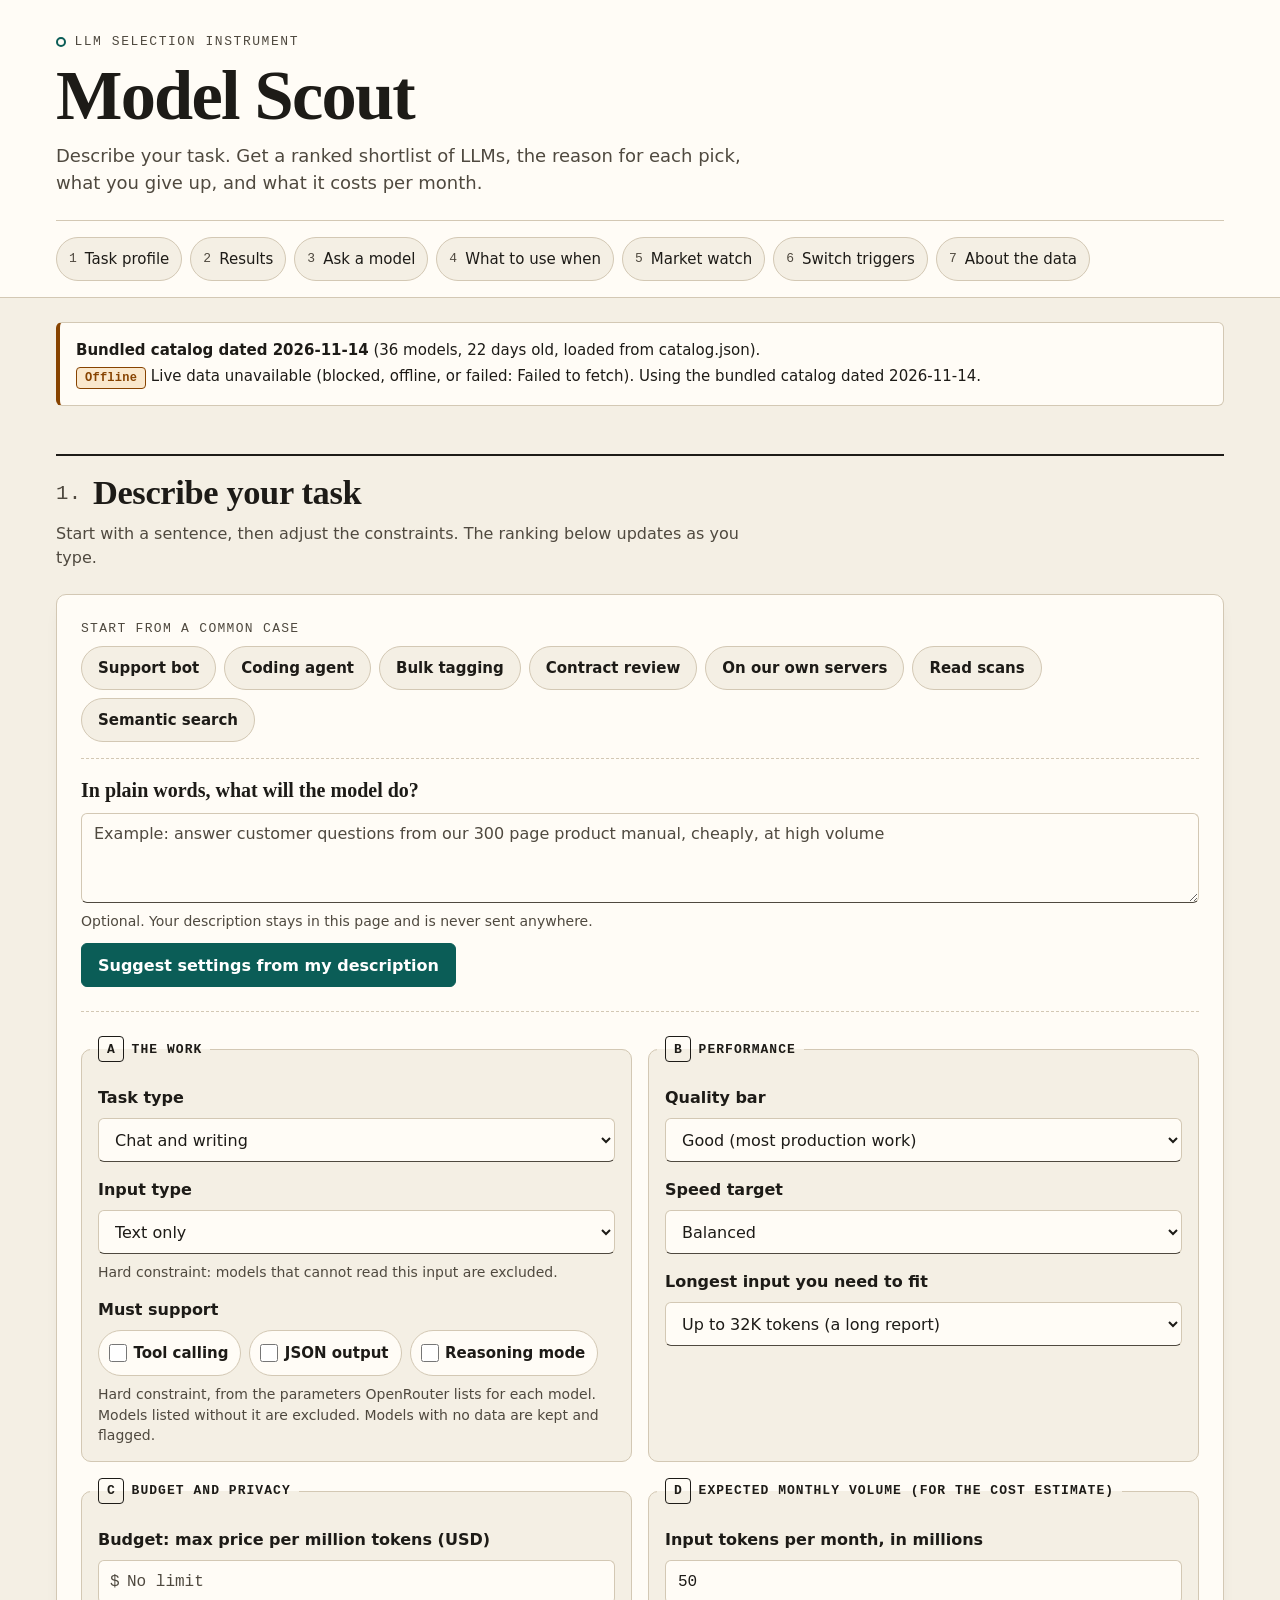
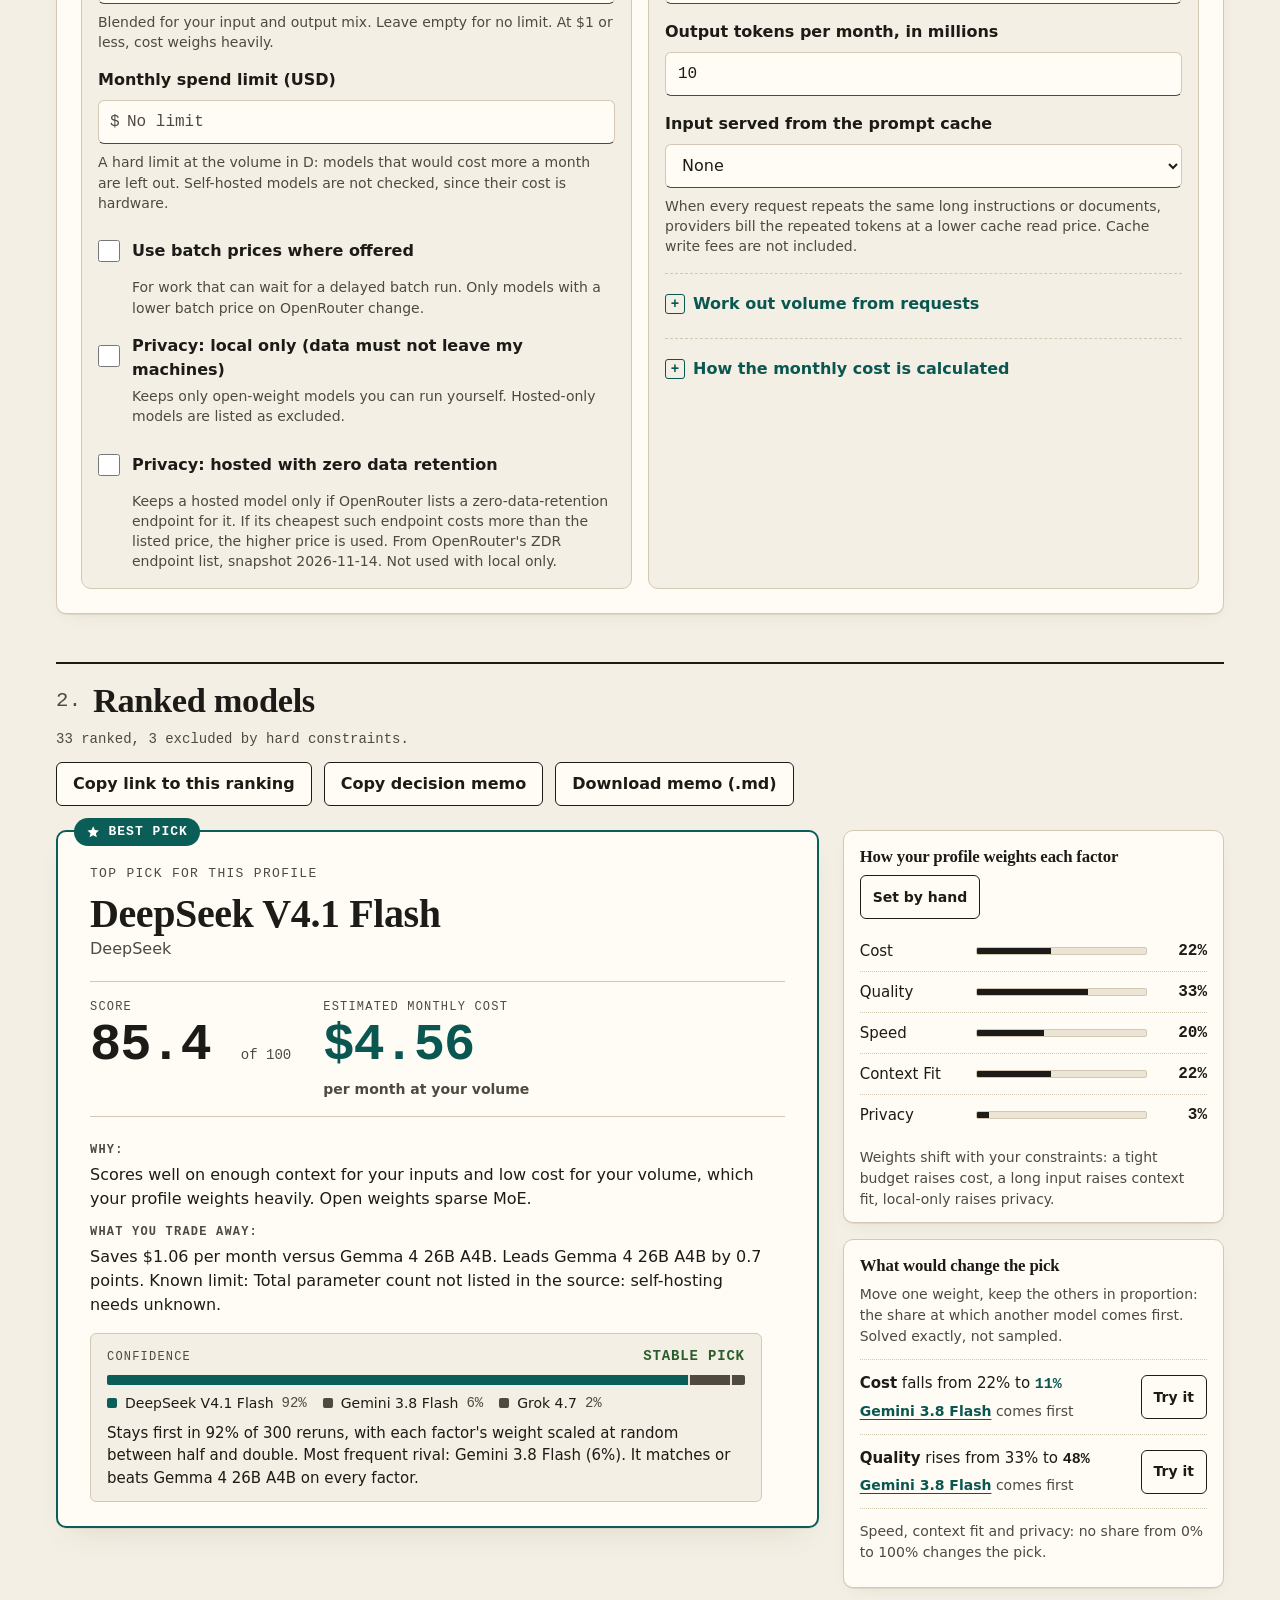
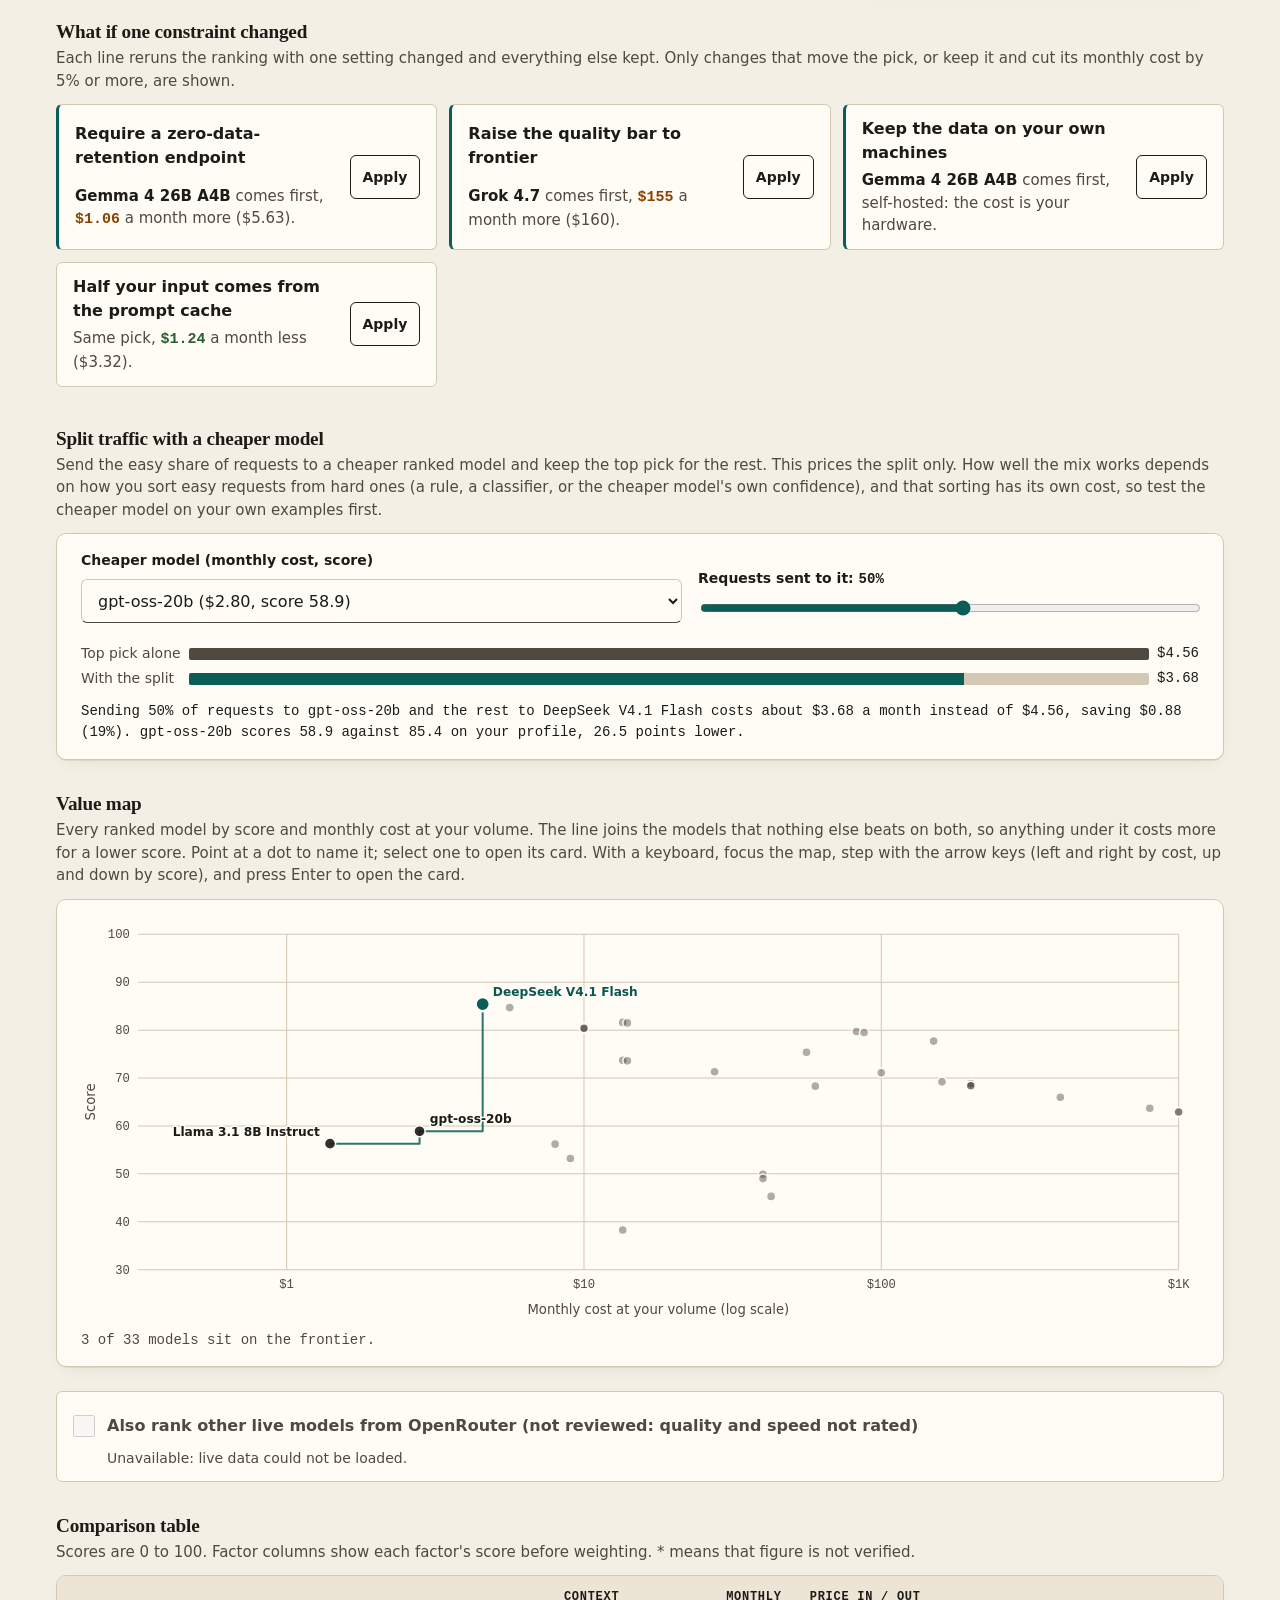
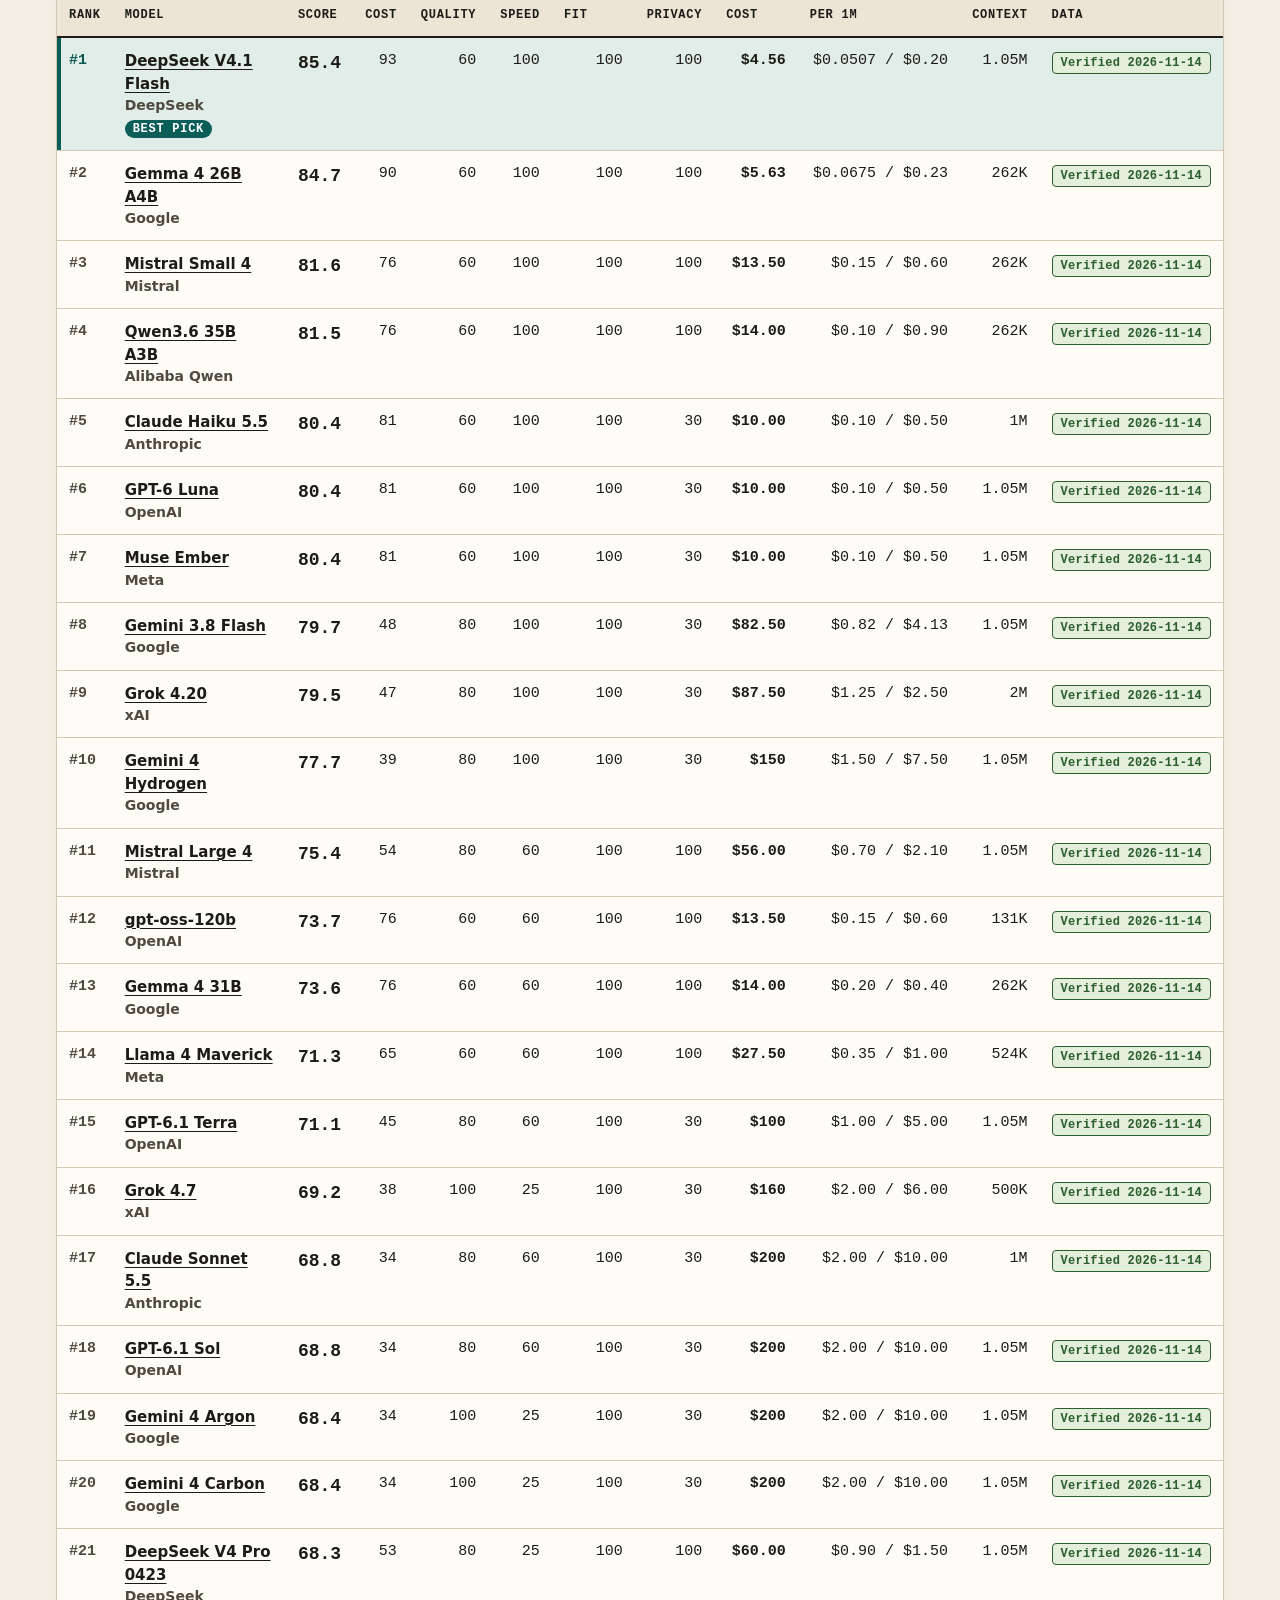
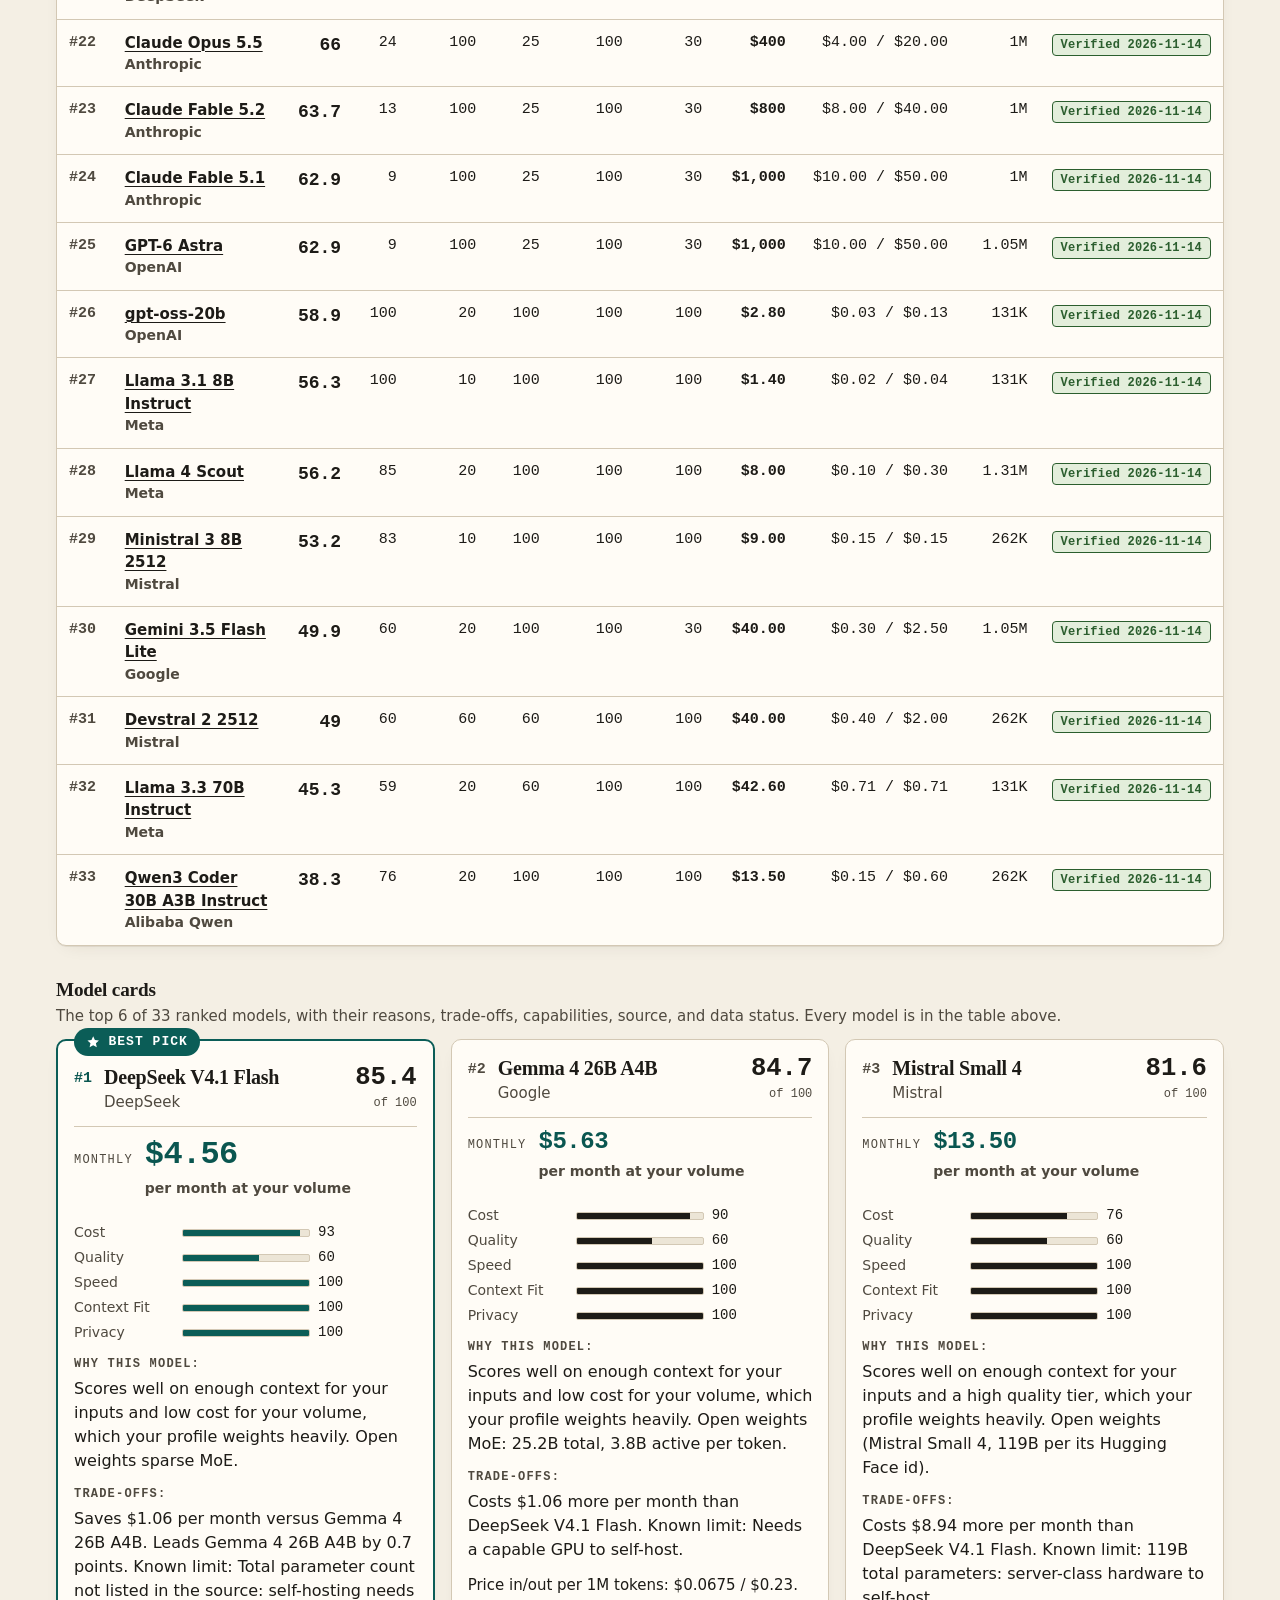
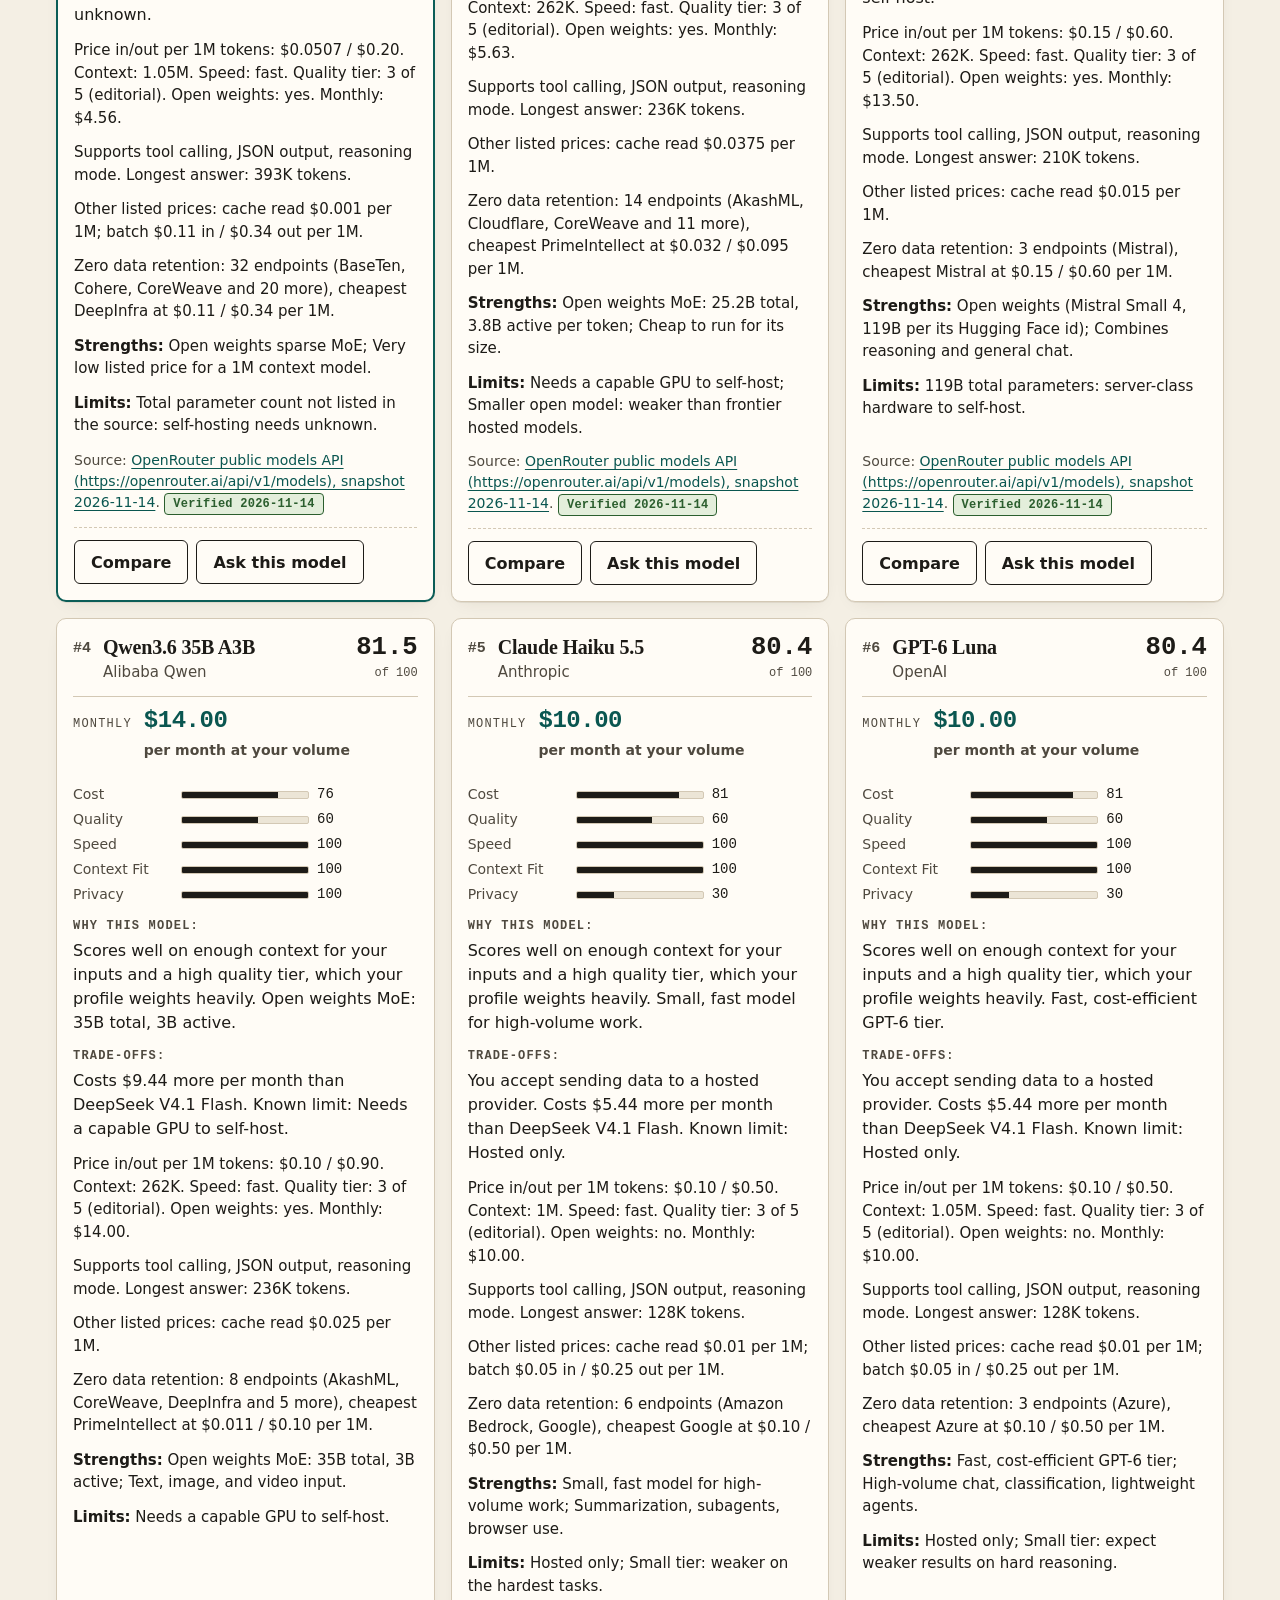
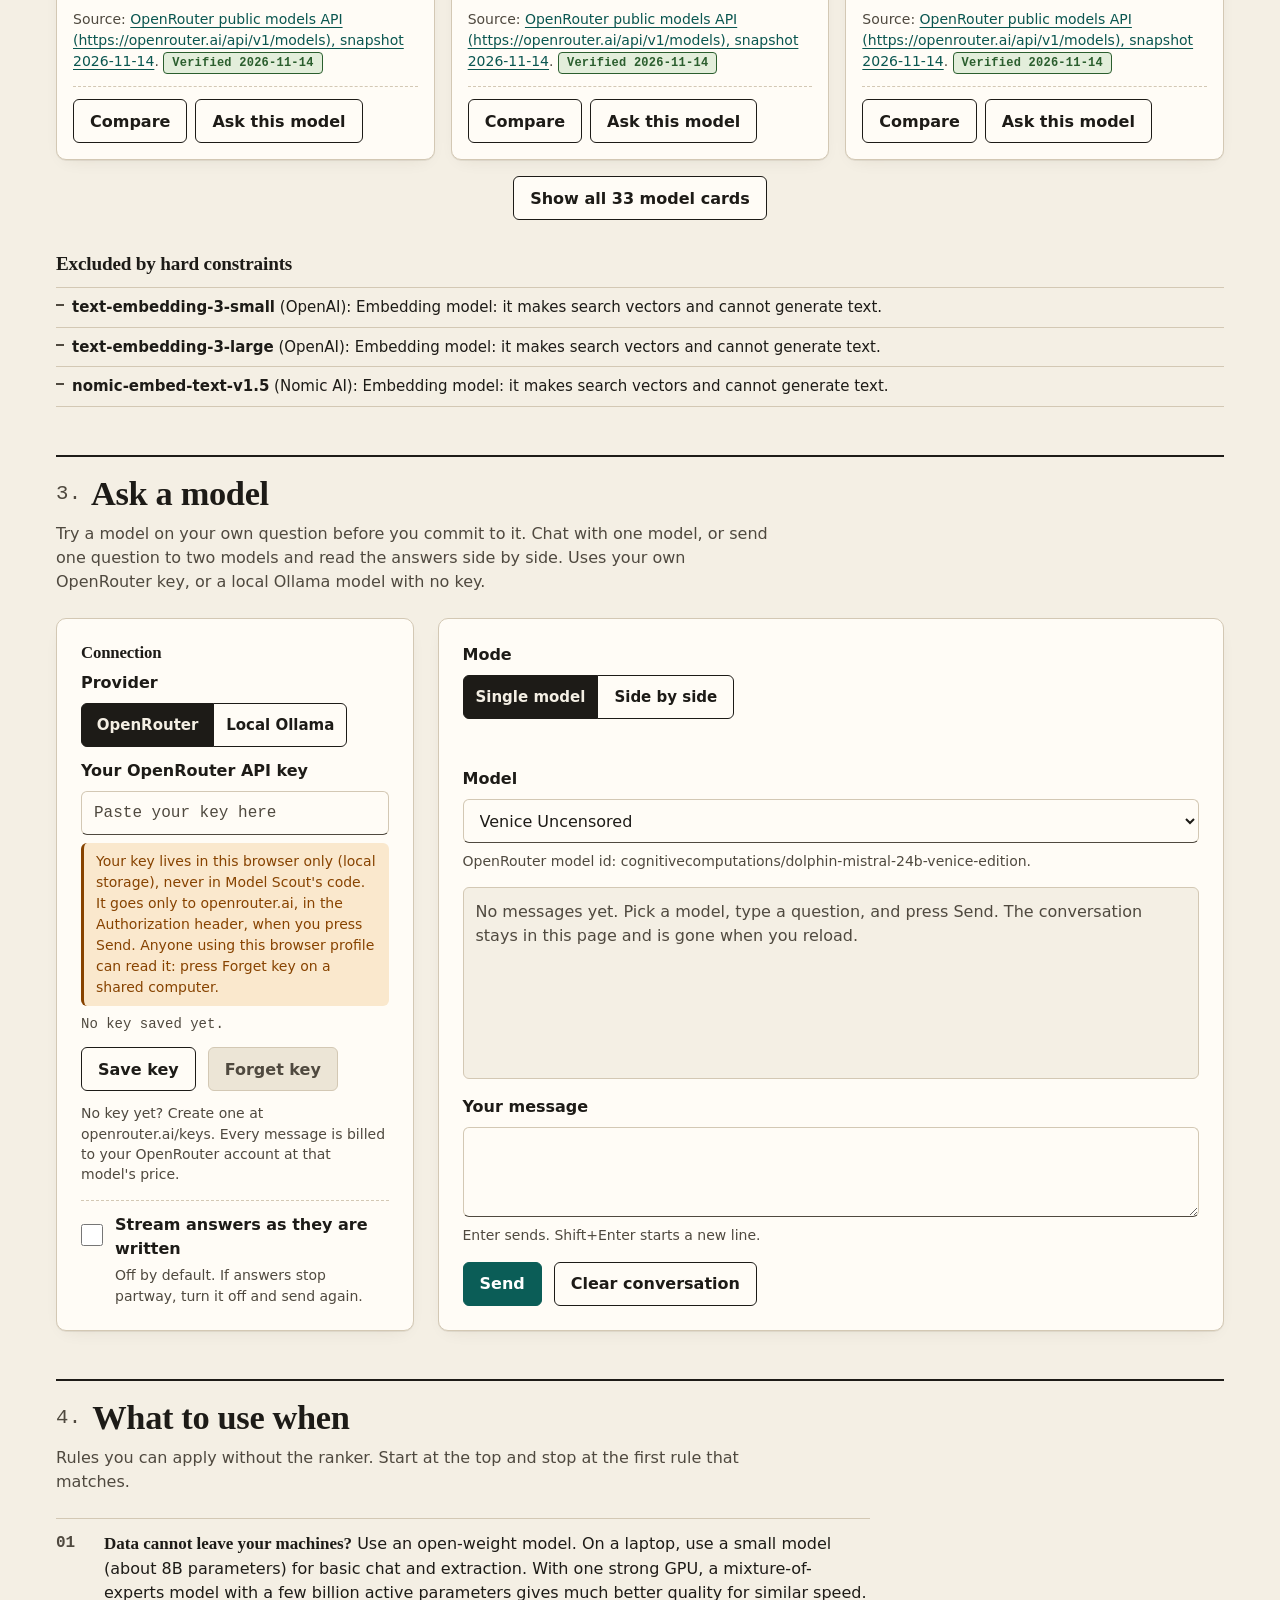
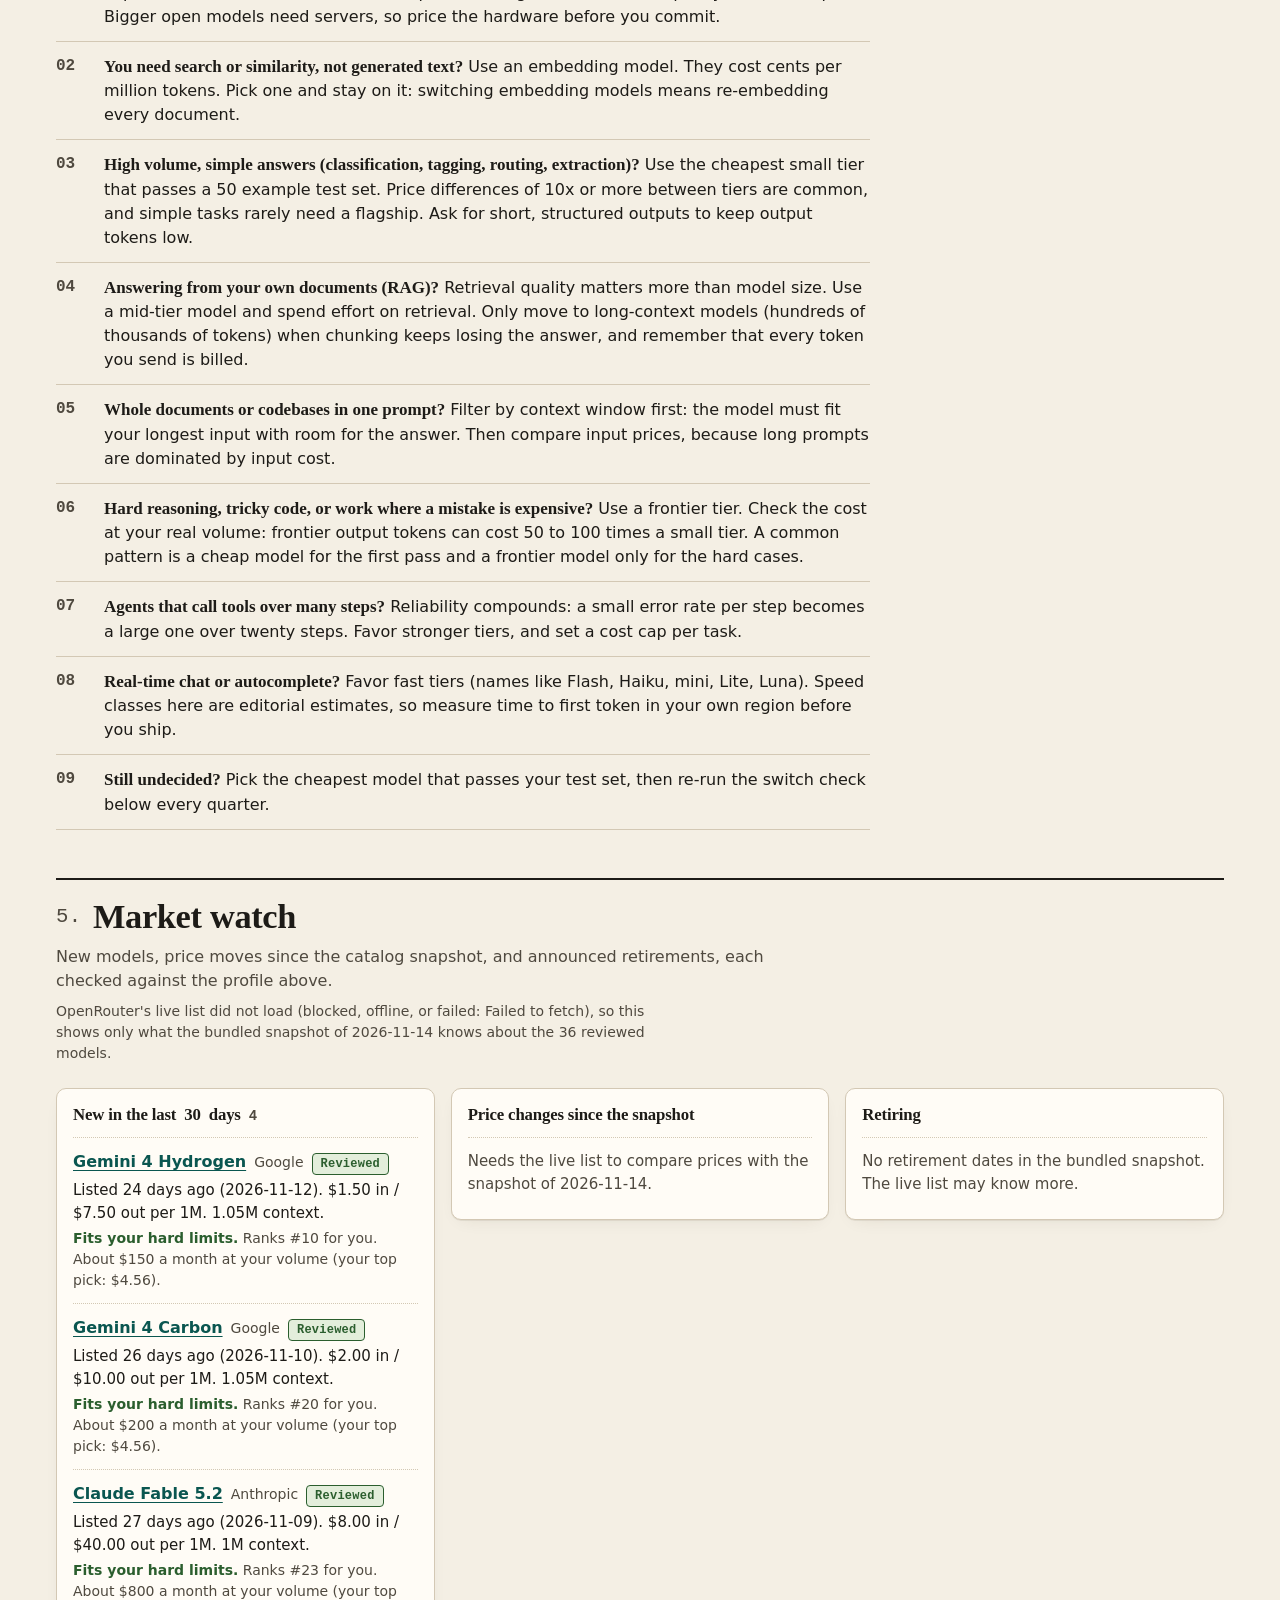
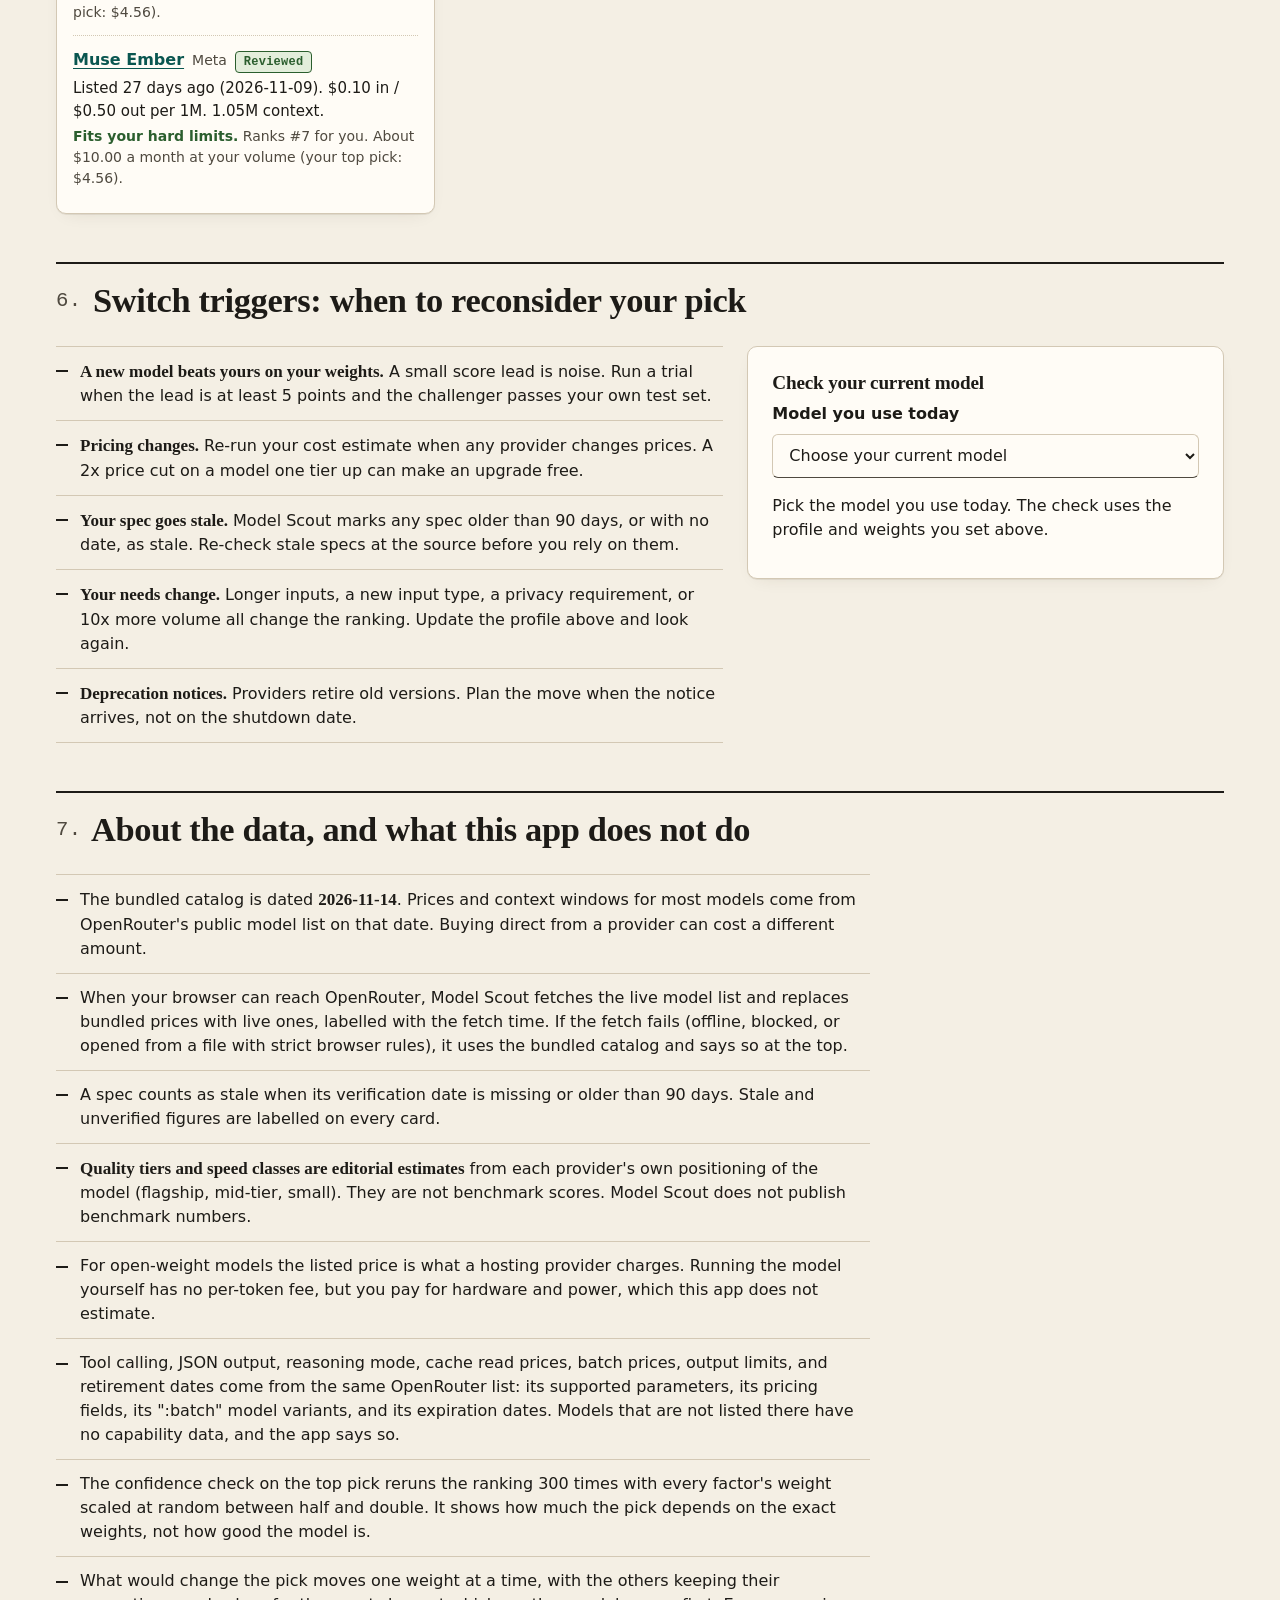
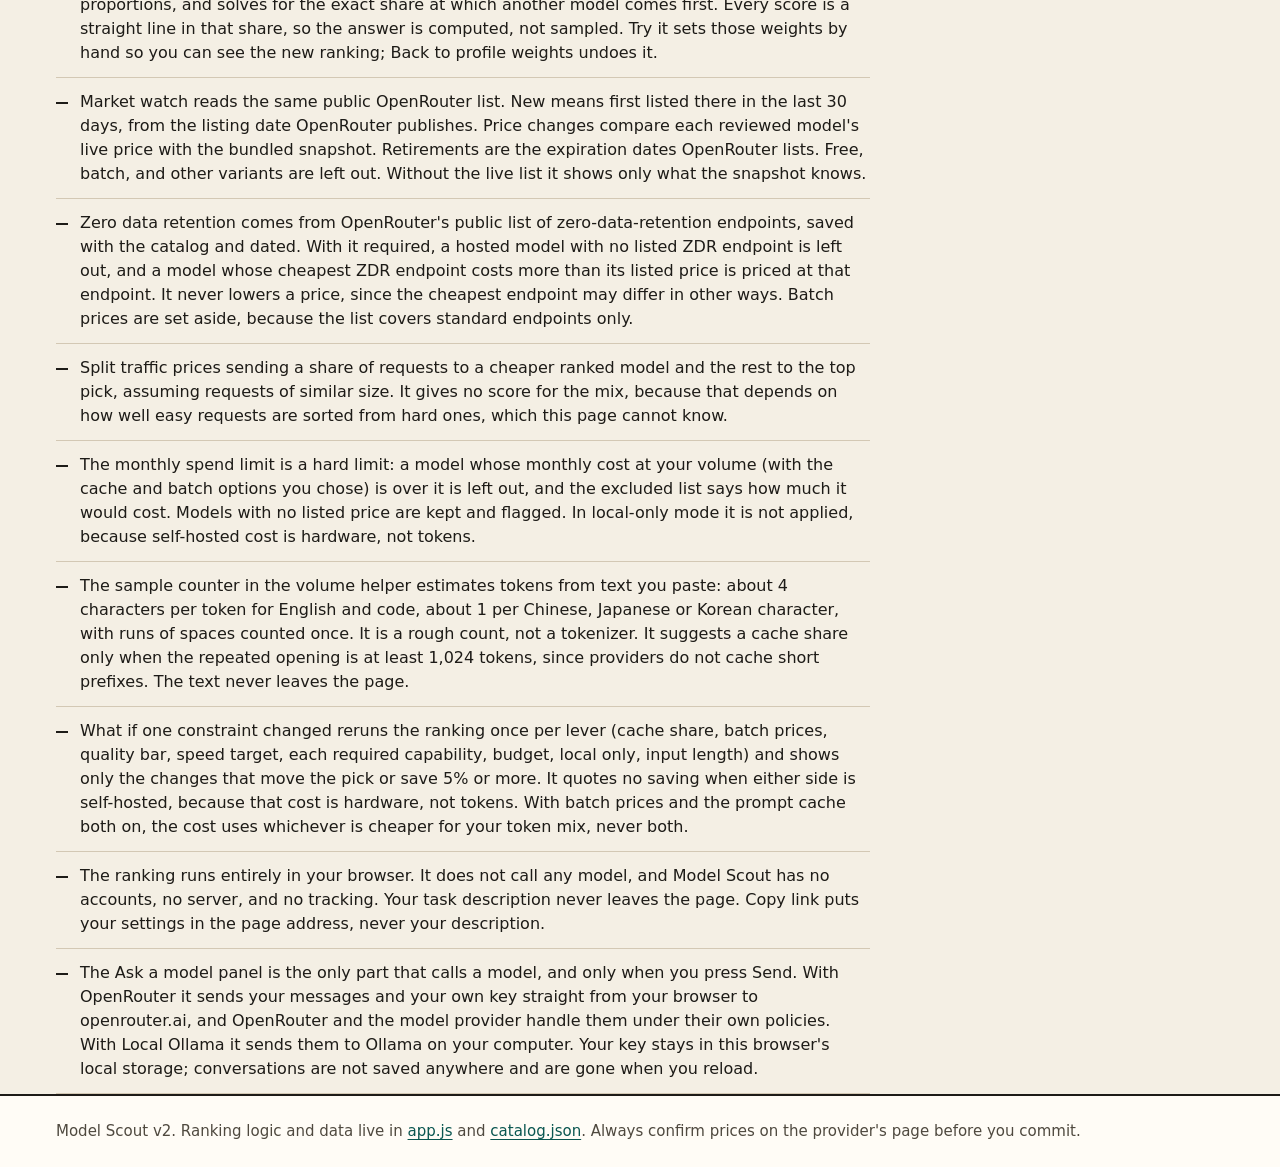
==== model-scout/index.html @ de6fe310 "Model Scout: zero data retention requirement on the site, 244 tests Co-Authored-By: Claude Opus 5.5 " ====
<!doctype html>
<html lang="en">
<head>
  <meta charset="utf-8">
  <meta name="viewport" content="width=device-width, initial-scale=1">
  <title>Model Scout: pick the right LLM for your task</title>
  <meta name="description" content="Describe your task and constraints. Model Scout ranks LLMs on cost, quality, speed, context, and privacy, and explains every pick.">
  <meta name="color-scheme" content="light dark">
  <link rel="icon" href="data:image/svg+xml,%3Csvg xmlns='http://www.w3.org/2000/svg' viewBox='0 0 32 32'%3E%3Ccircle cx='16' cy='16' r='10.5' fill='none' stroke='%230b5d57' stroke-width='5'/%3E%3C/svg%3E">
  <link rel="stylesheet" href="styles.css">
</head>
<body>
  <a class="skip" href="#results">Skip to results</a>
  <header class="masthead">
    <div class="wrap">
      <p class="kicker"><span class="kicker-mark" aria-hidden="true"></span>LLM selection instrument</p>
      <h1>Model Scout</h1>
      <p class="tagline">Describe your task. Get a ranked shortlist of LLMs, the reason for each pick, what you give up, and what it costs per month.</p>
      <nav class="sections" aria-label="Sections">
        <a href="#profile-section"><span class="nav-num">1</span> Task profile</a>
        <a href="#results"><span class="nav-num">2</span> Results</a>
        <a href="#chat"><span class="nav-num">3</span> Ask a model</a>
        <a href="#playbook"><span class="nav-num">4</span> What to use when</a>
        <a href="#market"><span class="nav-num">5</span> Market watch</a>
        <a href="#switch"><span class="nav-num">6</span> Switch triggers</a>
        <a href="#about"><span class="nav-num">7</span> About the data</a>
      </nav>
    </div>
  </header>

  <main class="wrap">
    <section id="data-status" class="status" data-state="loading" aria-live="polite">
      <p class="loading-line"><span class="spinner" aria-hidden="true"></span>Loading the model catalog...</p>
    </section>
    <noscript><p class="verdict warn">The ranking needs JavaScript. The playbook and switch triggers below still work as plain guidance.</p></noscript>

    <section id="profile-section" class="block" aria-labelledby="profile-h">
      <div class="block-head">
        <h2 id="profile-h"><span class="sec-num">1.</span> Describe your task</h2>
        <p class="block-lede">Start with a sentence, then adjust the constraints. The ranking below updates as you type.</p>
      </div>
      <form id="profile" class="panel profiler" novalidate>
        <div id="presets" class="presets" hidden>
          <p id="presets-label" class="presets-label">Start from a common case</p>
          <div id="preset-list" class="preset-list" role="group" aria-labelledby="presets-label"></div>
          <p id="preset-result" class="muted preset-result" aria-live="polite"></p>
        </div>

        <div class="field describe">
          <label for="task-desc">In plain words, what will the model do?</label>
          <textarea id="task-desc" rows="3" aria-describedby="task-desc-help" placeholder="Example: answer customer questions from our 300 page product manual, cheaply, at high volume"></textarea>
          <small id="task-desc-help">Optional. Your description stays in this page and is never sent anywhere.</small>
          <div class="row suggest-row">
            <button type="button" id="suggest" class="btn primary">Suggest settings from my description</button>
            <span id="suggest-result" class="muted" aria-live="polite"></span>
          </div>
        </div>

        <div class="groups">
          <fieldset class="group">
            <legend><span class="group-num">A</span> The work</legend>
            <div class="field">
              <label for="task-type">Task type</label>
              <select id="task-type">
                <option value="chat">Chat and writing</option>
                <option value="code">Code</option>
                <option value="rag">RAG (answer from your documents)</option>
                <option value="vision">Vision (images)</option>
                <option value="embeddings">Embeddings (search vectors)</option>
                <option value="agentic">Agentic work (tools, multi-step)</option>
              </select>
            </div>
            <div class="field">
              <label for="modality">Input type</label>
              <select id="modality" aria-describedby="modality-help">
                <option value="text">Text only</option>
                <option value="image">Images</option>
                <option value="file">Files (PDF and similar)</option>
                <option value="audio">Audio</option>
                <option value="video">Video</option>
              </select>
              <small id="modality-help">Hard constraint: models that cannot read this input are excluded.</small>
            </div>
            <fieldset class="field caps" aria-describedby="caps-help">
              <legend>Must support</legend>
              <div class="caps-row">
                <div class="check chip"><input id="need-tools" type="checkbox"><label for="need-tools">Tool calling</label></div>
                <div class="check chip"><input id="need-json" type="checkbox"><label for="need-json">JSON output</label></div>
                <div class="check chip"><input id="need-reasoning" type="checkbox"><label for="need-reasoning">Reasoning mode</label></div>
              </div>
              <small id="caps-help">Hard constraint, from the parameters OpenRouter lists for each model. Models listed without it are excluded. Models with no data are kept and flagged.</small>
            </fieldset>
          </fieldset>

          <fieldset class="group">
            <legend><span class="group-num">B</span> Performance</legend>
            <div class="field">
              <label for="quality">Quality bar</label>
              <select id="quality">
                <option value="good">Good (most production work)</option>
                <option value="basic">Basic (classification, extraction, simple chat)</option>
                <option value="frontier">Frontier (hardest reasoning, coding, research)</option>
              </select>
            </div>
            <div class="field">
              <label for="latency">Speed target</label>
              <select id="latency">
                <option value="balanced">Balanced</option>
                <option value="fast">Fast (real-time chat, autocomplete)</option>
                <option value="any">Do not care (batch jobs)</option>
              </select>
            </div>
            <div class="field">
              <label for="context-need">Longest input you need to fit</label>
              <select id="context-need">
                <option value="8000">Up to 8K tokens (a few pages)</option>
                <option value="32000" selected>Up to 32K tokens (a long report)</option>
                <option value="128000">Up to 128K tokens (a short book)</option>
                <option value="200000">Up to 200K tokens</option>
                <option value="400000">Up to 400K tokens (a large codebase slice)</option>
                <option value="1000000">Up to 1M tokens</option>
                <option value="2000000">Up to 2M tokens</option>
              </select>
            </div>
          </fieldset>

          <fieldset class="group">
            <legend><span class="group-num">C</span> Budget and privacy</legend>
            <div class="field">
              <label for="budget">Budget: max price per million tokens (USD)</label>
              <div class="affix">
                <span class="affix-mark" aria-hidden="true">$</span>
                <input id="budget" type="number" min="0" step="0.05" inputmode="decimal" placeholder="No limit" aria-describedby="budget-help budget-error">
              </div>
              <small id="budget-help">Blended for your input and output mix. Leave empty for no limit. At $1 or less, cost weighs heavily.</small>
              <p id="budget-error" class="field-error" aria-live="polite"></p>
            </div>
            <div class="field">
              <label for="monthly-cap">Monthly spend limit (USD)</label>
              <div class="affix">
                <span class="affix-mark" aria-hidden="true">$</span>
                <input id="monthly-cap" type="number" min="0" step="1" inputmode="decimal" placeholder="No limit" aria-describedby="monthly-cap-help monthly-cap-error">
              </div>
              <small id="monthly-cap-help">A hard limit at the volume in D: models that would cost more a month are left out. Self-hosted models are not checked, since their cost is hardware.</small>
              <p id="monthly-cap-error" class="field-error" aria-live="polite"></p>
            </div>
            <div class="field check">
              <input id="use-batch" type="checkbox" aria-describedby="use-batch-help">
              <label for="use-batch">Use batch prices where offered</label>
              <small id="use-batch-help">For work that can wait for a delayed batch run. Only models with a lower batch price on OpenRouter change.</small>
            </div>
            <div class="field check">
              <input id="local-only" type="checkbox" aria-describedby="local-only-help">
              <label for="local-only">Privacy: local only (data must not leave my machines)</label>
              <small id="local-only-help">Keeps only open-weight models you can run yourself. Hosted-only models are listed as excluded.</small>
            </div>
            <div class="field check">
              <input id="need-zdr" type="checkbox" aria-describedby="need-zdr-help">
              <label for="need-zdr">Privacy: hosted with zero data retention</label>
              <small id="need-zdr-help">Keeps a hosted model only if OpenRouter lists a zero-data-retention endpoint for it. If its cheapest such endpoint costs more than the listed price, the higher price is used. From OpenRouter's ZDR endpoint list, snapshot <span id="zdr-date">in the catalog</span>. Not used with local only.</small>
            </div>
          </fieldset>

          <fieldset class="group">
            <legend><span class="group-num">D</span> Expected monthly volume (for the cost estimate)</legend>
            <div class="field">
              <label for="vol-in">Input tokens per month, in millions</label>
              <input id="vol-in" type="number" min="0" step="any" value="50" inputmode="decimal" aria-describedby="vol-in-error">
              <p id="vol-in-error" class="field-error" aria-live="polite"></p>
            </div>
            <div class="field">
              <label for="vol-out">Output tokens per month, in millions</label>
              <input id="vol-out" type="number" min="0" step="any" value="10" inputmode="decimal" aria-describedby="vol-out-error">
              <p id="vol-out-error" class="field-error" aria-live="polite"></p>
            </div>
            <div class="field">
              <label for="cache-share">Input served from the prompt cache</label>
              <select id="cache-share" aria-describedby="cache-share-help">
                <option value="0" selected>None</option>
                <option value="0.25">25% of input tokens</option>
                <option value="0.5">50% of input tokens</option>
                <option value="0.75">75% of input tokens</option>
                <option value="0.9">90% of input tokens</option>
              </select>
              <small id="cache-share-help">When every request repeats the same long instructions or documents, providers bill the repeated tokens at a lower cache read price. Cache write fees are not included.</small>
            </div>
            <details id="volume-helper" class="disclose">
              <summary>Work out volume from requests</summary>
              <details id="sample-helper" class="disclose sample-helper">
                <summary>Not sure of the token counts? Paste a sample</summary>
                <p class="muted" id="sample-help">A rough count: about 4 characters per token for English and code, about 1 per Chinese, Japanese or Korean character. Your provider's tokenizer gives the real number. Pasted text stays in this page: it is not saved, sent anywhere, or put in the share link.</p>
                <div class="field">
                  <label for="sample-fixed">Repeated on every request (instructions, shared documents)</label>
                  <textarea id="sample-fixed" rows="3" aria-describedby="sample-help"></textarea>
                </div>
                <div class="field">
                  <label for="sample-var">A typical message or input that changes each time</label>
                  <textarea id="sample-var" rows="3" aria-describedby="sample-help"></textarea>
                </div>
                <div class="field">
                  <label for="sample-reply">A typical reply</label>
                  <textarea id="sample-reply" rows="3" aria-describedby="sample-help"></textarea>
                </div>
                <p id="sample-readout" class="readout helper-readout" aria-live="polite">Paste a message or a reply to count its tokens.</p>
                <button type="button" id="sample-apply" class="btn" disabled>Use these counts</button>
              </details>
              <div class="helper-grid">
                <div class="field">
                  <label for="req-day">Requests per day</label>
                  <input id="req-day" type="number" min="0" step="any" inputmode="decimal" placeholder="2000">
                </div>
                <div class="field">
                  <label for="req-in">Input tokens per request</label>
                  <input id="req-in" type="number" min="0" step="any" inputmode="decimal" placeholder="1500">
                </div>
                <div class="field">
                  <label for="req-out">Output tokens per request</label>
                  <input id="req-out" type="number" min="0" step="any" inputmode="decimal" placeholder="300">
                </div>
              </div>
              <p id="req-readout" class="readout helper-readout" aria-live="polite">Fill in the three numbers to see the monthly volume.</p>
              <button type="button" id="req-apply" class="btn" disabled>Use these volumes</button>
            </details>
            <details class="disclose">
              <summary>How the monthly cost is calculated</summary>
              <p class="muted">Monthly cost = input tokens x input price + output tokens x output price, with prices per million tokens. With a cache share, that share of input tokens uses the cache read price. With batch prices on, models that list a lower batch price use it instead (the cache discount is then not added on top). A rough guide: one page of English is about 500 to 700 tokens.</p>
            </details>
          </fieldset>
        </div>
      </form>
    </section>

    <section id="results" class="block" aria-labelledby="results-h" tabindex="-1">
      <div class="block-head">
        <h2 id="results-h"><span class="sec-num">2.</span> Ranked models</h2>
        <p id="result-count" class="block-lede readout" aria-live="polite">Ranking will appear once the catalog loads.</p>
        <div class="share-row">
          <button type="button" id="share-link" class="btn">Copy link to this ranking</button>
          <button type="button" id="memo-copy" class="btn">Copy decision memo</button>
          <button type="button" id="memo-download" class="btn">Download memo (.md)</button>
          <span id="share-status" class="muted" aria-live="polite"></span>
        </div>
      </div>

      <div class="results-top">
        <div id="top-pick" class="top-pick" aria-live="polite" aria-busy="true">
          <p class="eyebrow">Top pick for this profile</p>
          <p class="loading-line"><span class="spinner" aria-hidden="true"></span>Loading the model catalog...</p>
          <div class="skeleton" aria-hidden="true"><span></span><span></span><span></span></div>
        </div>
        <div class="results-side">
          <aside class="weights-box panel" aria-labelledby="weights-h">
            <div class="weights-head">
              <h3 id="weights-h">How your profile weights each factor</h3>
              <button type="button" id="weights-edit" class="btn btn-small" aria-pressed="false">Set by hand</button>
            </div>
            <ul id="weights" class="weights"></ul>
            <p id="weights-note" class="muted small-print">Weights shift with your constraints: a tight budget raises cost, a long input raises context fit, local-only raises privacy.</p>
            <button type="button" id="weights-reset" class="btn btn-small weights-reset" hidden>Back to profile weights</button>
          </aside>
          <aside class="tips-box panel" aria-labelledby="tips-h">
            <h3 id="tips-h">What would change the pick</h3>
            <p id="tips-lede" class="muted small-print">Move one weight, keep the others in proportion: the share at which another model comes first. Solved exactly, not sampled.</p>
            <ul id="tips" class="tips"></ul>
            <p id="tips-status" class="muted small-print" aria-live="polite"></p>
          </aside>
        </div>
      </div>

      <div class="sub-head">
        <h3 id="whatif-h">What if one constraint changed</h3>
        <p class="muted">Each line reruns the ranking with one setting changed and everything else kept. Only changes that move the pick, or keep it and cut its monthly cost by 5% or more, are shown.</p>
      </div>
      <ul id="whatif" class="whatif" aria-labelledby="whatif-h"></ul>
      <div class="whatif-status">
        <p id="whatif-status" class="muted small-print" aria-live="polite"></p>
        <button type="button" id="whatif-undo" class="btn btn-small" hidden>Undo</button>
      </div>

      <div class="sub-head">
        <h3 id="route-h">Split traffic with a cheaper model</h3>
        <p class="muted">Send the easy share of requests to a cheaper ranked model and keep the top pick for the rest. This prices the split only. How well the mix works depends on how you sort easy requests from hard ones (a rule, a classifier, or the cheaper model's own confidence), and that sorting has its own cost, so test the cheaper model on your own examples first.</p>
      </div>
      <div id="route" class="route panel" aria-labelledby="route-h">
        <div class="route-controls">
          <div class="field">
            <label for="route-model">Cheaper model (monthly cost, score)</label>
            <select id="route-model" disabled><option value="">Waiting for the ranking</option></select>
          </div>
          <div class="field">
            <label for="route-share">Requests sent to it: <output id="route-share-out" for="route-share">50%</output></label>
            <input id="route-share" type="range" min="0" max="95" step="5" value="50" disabled>
          </div>
        </div>
        <div id="route-bars" class="route-bars" aria-hidden="true"></div>
        <p id="route-readout" class="readout route-readout" aria-live="polite">The split appears once the ranking loads.</p>
      </div>

      <div class="sub-head">
        <h3>Value map</h3>
        <p class="muted">Every ranked model by score and monthly cost at your volume. The line joins the models that nothing else beats on both, so anything under it costs more for a lower score. Point at a dot to name it; select one to open its card. With a keyboard, focus the map, step with the arrow keys (left and right by cost, up and down by score), and press Enter to open the card.</p>
      </div>
      <figure id="value-map-fig" class="value-map panel">
        <div id="value-map" class="vm-plot" tabindex="0" role="group" aria-label="Value map. Arrow keys step between models, Enter opens the card." aria-describedby="value-map-readout"><p class="muted">The map appears once the ranking loads.</p></div>
        <figcaption id="value-map-readout" class="vm-readout" aria-live="polite"></figcaption>
      </figure>

      <div class="toolbar">
        <div class="check">
          <input id="include-live" type="checkbox" disabled aria-describedby="include-live-help">
          <label for="include-live">Also rank other live models from OpenRouter (not reviewed: quality and speed not rated)</label>
        </div>
        <small id="include-live-help">Turns on once the live OpenRouter list has loaded.</small>
      </div>

      <div class="sub-head">
        <h3>Comparison table</h3>
        <p class="muted">Scores are 0 to 100. Factor columns show each factor's score before weighting. * means that figure is not verified.</p>
      </div>
      <div class="table-wrap" tabindex="0" role="region" aria-label="Comparison table">
        <table class="compare">
          <thead>
            <tr>
              <th scope="col">Rank</th><th scope="col">Model</th><th scope="col">Score</th>
              <th scope="col">Cost</th><th scope="col">Quality</th><th scope="col">Speed</th><th scope="col">Context fit</th><th scope="col">Privacy</th>
              <th scope="col">Monthly cost</th><th scope="col">Price in / out per 1M</th><th scope="col">Context</th><th scope="col">Data</th>
            </tr>
          </thead>
          <tbody id="compare-body">
            <tr class="placeholder"><td colspan="12">Loading rankings...</td></tr>
          </tbody>
        </table>
      </div>

      <section id="h2h" class="h2h" aria-labelledby="h2h-h" tabindex="-1" hidden>
        <div class="sub-head">
          <h3 id="h2h-h">Head to head</h3>
          <p id="h2h-lede" class="muted">The models you picked with Compare. The better figure in each row is marked.</p>
        </div>
        <div class="h2h-wrap" tabindex="0" role="region" aria-labelledby="h2h-h">
          <table class="h2h-table" id="h2h-table"></table>
        </div>
        <div class="row h2h-actions">
          <button type="button" id="h2h-ask" class="btn primary">Ask the first two side by side</button>
          <button type="button" id="h2h-clear" class="btn">Clear the comparison</button>
        </div>
      </section>

      <div class="sub-head">
        <h3>Model cards</h3>
        <p id="cards-lede" class="muted">Ranked models, with their reasons, trade-offs, capabilities, source, and data status.</p>
      </div>
      <div id="cards" class="cards"></div>
      <div class="cards-more">
        <button type="button" id="cards-toggle" class="btn" aria-controls="cards" aria-expanded="false" hidden>Show every model card</button>
      </div>

      <div class="sub-head">
        <h3>Excluded by hard constraints</h3>
      </div>
      <ul id="excluded" class="excluded"></ul>
    </section>

    <section id="chat" class="block" aria-labelledby="chat-h" tabindex="-1">
      <div class="block-head">
        <h2 id="chat-h"><span class="sec-num">3.</span> Ask a model</h2>
        <p class="block-lede">Try a model on your own question before you commit to it. Chat with one model, or send one question to two models and read the answers side by side. Uses your own OpenRouter key, or a local Ollama model with no key.</p>
      </div>
      <div class="chat-layout">
        <div class="chat-settings panel">
          <h3>Connection</h3>
          <fieldset class="seg-group">
            <legend>Provider</legend>
            <div class="seg">
              <input type="radio" name="chat-provider" id="chat-provider-openrouter" value="openrouter" checked>
              <label for="chat-provider-openrouter">OpenRouter</label>
              <input type="radio" name="chat-provider" id="chat-provider-local" value="local">
              <label for="chat-provider-local">Local Ollama</label>
            </div>
          </fieldset>

          <div id="chat-key-box">
            <form id="chat-key-form" class="key-box" novalidate>
              <div class="field">
                <label for="chat-key">Your OpenRouter API key</label>
                <input id="chat-key" type="password" autocomplete="off" autocapitalize="off" spellcheck="false" placeholder="Paste your key here" aria-describedby="chat-key-warning chat-key-status chat-key-error">
                <p id="chat-key-warning" class="key-warning">Your key lives in this browser only (local storage), never in Model Scout's code. It goes only to openrouter.ai, in the Authorization header, when you press Send. Anyone using this browser profile can read it: press Forget key on a shared computer.</p>
                <p id="chat-key-status" class="key-status" aria-live="polite">No key saved yet.</p>
                <p id="chat-key-error" class="field-error" aria-live="polite"></p>
              </div>
              <div class="row">
                <button type="submit" id="chat-key-save" class="btn">Save key</button>
                <button type="button" id="chat-key-forget" class="btn">Forget key</button>
              </div>
              <small class="key-help">No key yet? Create one at openrouter.ai/keys. Every message is billed to your OpenRouter account at that model's price.</small>
            </form>
          </div>

          <div id="chat-local-note" class="local-note" hidden>
            <p><strong>Local Ollama</strong> sends your messages to Ollama on this computer (localhost, port 11434) with the dolphin3 model. No key is needed and nothing leaves your machine.</p>
            <p>It only works when Model Scout is served from localhost, for example with <code>python3 -m http.server 8000</code> and then opening localhost:8000. The public https site cannot call http://localhost, so local mode fails there.</p>
            <p>Before you start, run <code>ollama pull dolphin3</code> and keep Ollama running.</p>
            <p id="chat-local-check" class="verdict warn" aria-live="polite">Checking where this page is served from...</p>
          </div>

          <div class="check stream-check">
            <input id="chat-stream" type="checkbox" aria-describedby="chat-stream-help">
            <label for="chat-stream">Stream answers as they are written</label>
            <small id="chat-stream-help">Off by default. If answers stop partway, turn it off and send again.</small>
          </div>
        </div>

        <div id="chat-main" class="chat-main panel">
          <fieldset class="seg-group">
            <legend>Mode</legend>
            <div class="seg">
              <input type="radio" name="chat-mode" id="chat-mode-single" value="single" checked>
              <label for="chat-mode-single">Single model</label>
              <input type="radio" name="chat-mode" id="chat-mode-side" value="side">
              <label for="chat-mode-side">Side by side</label>
            </div>
          </fieldset>
          <p id="chat-status" class="chat-status" aria-live="polite"></p>

          <div id="chat-single" class="chat-pane">
            <div class="field">
              <label for="chat-model">Model</label>
              <select id="chat-model" aria-describedby="chat-model-note">
                <option value="cognitivecomputations/dolphin-mistral-24b-venice-edition" selected>Venice Uncensored</option>
                <option value="nousresearch/hermes-3-llama-3.1-70b">Nous Hermes 3 70B</option>
              </select>
              <small id="chat-model-note">OpenRouter model id: cognitivecomputations/dolphin-mistral-24b-venice-edition.</small>
            </div>
            <div id="chat-log" class="chat-log" role="log" aria-live="polite" aria-label="Conversation" tabindex="0">
              <p class="chat-empty">No messages yet.</p>
            </div>
            <form id="chat-form" class="chat-form" novalidate>
              <div class="field">
                <label for="chat-input">Your message</label>
                <textarea id="chat-input" rows="3" aria-describedby="chat-input-help"></textarea>
                <small id="chat-input-help">Enter sends. Shift+Enter starts a new line.</small>
              </div>
              <div class="row">
                <button type="submit" id="chat-send" class="btn primary">Send</button>
                <button type="button" id="chat-clear" class="btn">Clear conversation</button>
              </div>
            </form>
          </div>

          <div id="chat-side" class="chat-pane" hidden>
            <form id="side-form" novalidate>
              <div class="side-pickers">
                <div class="field">
                  <label for="side-model-a">Left model</label>
                  <select id="side-model-a"><option value="">Choose a model</option></select>
                </div>
                <div class="field">
                  <label for="side-model-b">Right model</label>
                  <select id="side-model-b"><option value="">Choose a model</option></select>
                </div>
              </div>
              <div class="field">
                <label for="side-input">Your question</label>
                <textarea id="side-input" rows="3" aria-describedby="side-input-help"></textarea>
                <small id="side-input-help">Both models get the same question at the same time. Each column finishes or fails on its own. Ask this model on any card fills the first empty column, or the left one if both are set.</small>
              </div>
              <button type="submit" id="side-send" class="btn primary">Send to both</button>
            </form>
            <div id="side-cols" class="side-cols">
              <article id="side-col-a" class="side-col" data-status="idle" aria-live="polite" aria-label="Left answer">
                <header class="side-head"><p class="eyebrow">Left</p><h3 class="side-name">No model chosen</h3><span class="badge idle">Ready</span></header>
                <div class="side-body"><p class="muted">The answer appears here.</p></div>
              </article>
              <article id="side-col-b" class="side-col" data-status="idle" aria-live="polite" aria-label="Right answer">
                <header class="side-head"><p class="eyebrow">Right</p><h3 class="side-name">No model chosen</h3><span class="badge idle">Ready</span></header>
                <div class="side-body"><p class="muted">The answer appears here.</p></div>
              </article>
            </div>
          </div>
        </div>
      </div>
    </section>

    <section id="playbook" class="block" aria-labelledby="playbook-h">
      <div class="block-head">
        <h2 id="playbook-h"><span class="sec-num">4.</span> What to use when</h2>
        <p class="block-lede">Rules you can apply without the ranker. Start at the top and stop at the first rule that matches.</p>
      </div>
      <ol class="rules numbered">
        <li><strong>Data cannot leave your machines?</strong> Use an open-weight model. On a laptop, use a small model (about 8B parameters) for basic chat and extraction. With one strong GPU, a mixture-of-experts model with a few billion active parameters gives much better quality for similar speed. Bigger open models need servers, so price the hardware before you commit.</li>
        <li><strong>You need search or similarity, not generated text?</strong> Use an embedding model. They cost cents per million tokens. Pick one and stay on it: switching embedding models means re-embedding every document.</li>
        <li><strong>High volume, simple answers (classification, tagging, routing, extraction)?</strong> Use the cheapest small tier that passes a 50 example test set. Price differences of 10x or more between tiers are common, and simple tasks rarely need a flagship. Ask for short, structured outputs to keep output tokens low.</li>
        <li><strong>Answering from your own documents (RAG)?</strong> Retrieval quality matters more than model size. Use a mid-tier model and spend effort on retrieval. Only move to long-context models (hundreds of thousands of tokens) when chunking keeps losing the answer, and remember that every token you send is billed.</li>
        <li><strong>Whole documents or codebases in one prompt?</strong> Filter by context window first: the model must fit your longest input with room for the answer. Then compare input prices, because long prompts are dominated by input cost.</li>
        <li><strong>Hard reasoning, tricky code, or work where a mistake is expensive?</strong> Use a frontier tier. Check the cost at your real volume: frontier output tokens can cost 50 to 100 times a small tier. A common pattern is a cheap model for the first pass and a frontier model only for the hard cases.</li>
        <li><strong>Agents that call tools over many steps?</strong> Reliability compounds: a small error rate per step becomes a large one over twenty steps. Favor stronger tiers, and set a cost cap per task.</li>
        <li><strong>Real-time chat or autocomplete?</strong> Favor fast tiers (names like Flash, Haiku, mini, Lite, Luna). Speed classes here are editorial estimates, so measure time to first token in your own region before you ship.</li>
        <li><strong>Still undecided?</strong> Pick the cheapest model that passes your test set, then re-run the switch check below every quarter.</li>
      </ol>
    </section>

    <section id="market" class="block" aria-labelledby="market-h">
      <div class="block-head">
        <h2 id="market-h"><span class="sec-num">5.</span> Market watch</h2>
        <p class="block-lede">New models, price moves since the catalog snapshot, and announced retirements, each checked against the profile above.</p>
        <p id="market-source" class="muted small-print">Loading the model list...</p>
      </div>
      <div class="market-grid">
        <article class="market-col panel" aria-labelledby="mw-fresh-h">
          <h3 id="mw-fresh-h">New in the last <span id="mw-days">30</span> days <span id="mw-fresh-count" class="mw-count"></span></h3>
          <ol id="mw-fresh" class="mw-list"></ol>
          <button type="button" id="mw-fresh-more" class="btn btn-small mw-more" aria-expanded="false" hidden>Show all</button>
          <div id="mw-fresh-note" class="mw-note" hidden>
            <p id="mw-fresh-note-text" class="muted small-print"></p>
            <button type="button" id="mw-include" class="btn btn-small">Include live models in the ranking</button>
          </div>
        </article>
        <article class="market-col panel" aria-labelledby="mw-moves-h">
          <h3 id="mw-moves-h">Price changes since the snapshot <span id="mw-moves-count" class="mw-count"></span></h3>
          <ol id="mw-moves" class="mw-list"></ol>
        </article>
        <article class="market-col panel" aria-labelledby="mw-retire-h">
          <h3 id="mw-retire-h">Retiring <span id="mw-retire-count" class="mw-count"></span></h3>
          <ol id="mw-retire" class="mw-list"></ol>
          <button type="button" id="mw-retire-more" class="btn btn-small mw-more" aria-expanded="false" hidden>Show all</button>
        </article>
      </div>
    </section>

    <section id="switch" class="block" aria-labelledby="switch-h">
      <div class="block-head">
        <h2 id="switch-h"><span class="sec-num">6.</span> Switch triggers: when to reconsider your pick</h2>
      </div>
      <div class="switch-layout">
        <ul class="rules ticks">
          <li><strong>A new model beats yours on your weights.</strong> A small score lead is noise. Run a trial when the lead is at least 5 points and the challenger passes your own test set.</li>
          <li><strong>Pricing changes.</strong> Re-run your cost estimate when any provider changes prices. A 2x price cut on a model one tier up can make an upgrade free.</li>
          <li><strong>Your spec goes stale.</strong> Model Scout marks any spec older than <span id="stale-days">90</span> days, or with no date, as stale. Re-check stale specs at the source before you rely on them.</li>
          <li><strong>Your needs change.</strong> Longer inputs, a new input type, a privacy requirement, or 10x more volume all change the ranking. Update the profile above and look again.</li>
          <li><strong>Deprecation notices.</strong> Providers retire old versions. Plan the move when the notice arrives, not on the shutdown date.</li>
        </ul>
        <div class="switch-box panel">
          <h3>Check your current model</h3>
          <div class="field">
            <label for="current-model">Model you use today</label>
            <select id="current-model"><option value="">Choose your current model</option></select>
          </div>
          <div id="switch-result" aria-live="polite"></div>
        </div>
      </div>
    </section>

    <section id="about" class="block" aria-labelledby="about-h">
      <div class="block-head">
        <h2 id="about-h"><span class="sec-num">7.</span> About the data, and what this app does not do</h2>
      </div>
      <ul class="rules ticks about">
        <li>The bundled catalog is dated <strong id="catalog-date">(loading)</strong>. Prices and context windows for most models come from OpenRouter's public model list on that date. Buying direct from a provider can cost a different amount.</li>
        <li>When your browser can reach OpenRouter, Model Scout fetches the live model list and replaces bundled prices with live ones, labelled with the fetch time. If the fetch fails (offline, blocked, or opened from a file with strict browser rules), it uses the bundled catalog and says so at the top.</li>
        <li>A spec counts as stale when its verification date is missing or older than 90 days. Stale and unverified figures are labelled on every card.</li>
        <li><strong>Quality tiers and speed classes are editorial estimates</strong> from each provider's own positioning of the model (flagship, mid-tier, small). They are not benchmark scores. Model Scout does not publish benchmark numbers.</li>
        <li>For open-weight models the listed price is what a hosting provider charges. Running the model yourself has no per-token fee, but you pay for hardware and power, which this app does not estimate.</li>
        <li>Tool calling, JSON output, reasoning mode, cache read prices, batch prices, output limits, and retirement dates come from the same OpenRouter list: its supported parameters, its pricing fields, its ":batch" model variants, and its expiration dates. Models that are not listed there have no capability data, and the app says so.</li>
        <li>The confidence check on the top pick reruns the ranking 300 times with every factor's weight scaled at random between half and double. It shows how much the pick depends on the exact weights, not how good the model is.</li>
        <li>What would change the pick moves one weight at a time, with the others keeping their proportions, and solves for the exact share at which another model comes first. Every score is a straight line in that share, so the answer is computed, not sampled. Try it sets those weights by hand so you can see the new ranking; Back to profile weights undoes it.</li>
        <li>Market watch reads the same public OpenRouter list. New means first listed there in the last 30 days, from the listing date OpenRouter publishes. Price changes compare each reviewed model's live price with the bundled snapshot. Retirements are the expiration dates OpenRouter lists. Free, batch, and other variants are left out. Without the live list it shows only what the snapshot knows.</li>
        <li>Zero data retention comes from OpenRouter's public list of zero-data-retention endpoints, saved with the catalog and dated. With it required, a hosted model with no listed ZDR endpoint is left out, and a model whose cheapest ZDR endpoint costs more than its listed price is priced at that endpoint. It never lowers a price, since the cheapest endpoint may differ in other ways. Batch prices are set aside, because the list covers standard endpoints only.</li>
        <li>Split traffic prices sending a share of requests to a cheaper ranked model and the rest to the top pick, assuming requests of similar size. It gives no score for the mix, because that depends on how well easy requests are sorted from hard ones, which this page cannot know.</li>
        <li>The monthly spend limit is a hard limit: a model whose monthly cost at your volume (with the cache and batch options you chose) is over it is left out, and the excluded list says how much it would cost. Models with no listed price are kept and flagged. In local-only mode it is not applied, because self-hosted cost is hardware, not tokens.</li>
        <li>The sample counter in the volume helper estimates tokens from text you paste: about 4 characters per token for English and code, about 1 per Chinese, Japanese or Korean character, with runs of spaces counted once. It is a rough count, not a tokenizer. It suggests a cache share only when the repeated opening is at least 1,024 tokens, since providers do not cache short prefixes. The text never leaves the page.</li>
        <li>What if one constraint changed reruns the ranking once per lever (cache share, batch prices, quality bar, speed target, each required capability, budget, local only, input length) and shows only the changes that move the pick or save 5% or more. It quotes no saving when either side is self-hosted, because that cost is hardware, not tokens. With batch prices and the prompt cache both on, the cost uses whichever is cheaper for your token mix, never both.</li>
        <li>The ranking runs entirely in your browser. It does not call any model, and Model Scout has no accounts, no server, and no tracking. Your task description never leaves the page. Copy link puts your settings in the page address, never your description.</li>
        <li>The Ask a model panel is the only part that calls a model, and only when you press Send. With OpenRouter it sends your messages and your own key straight from your browser to openrouter.ai, and OpenRouter and the model provider handle them under their own policies. With Local Ollama it sends them to Ollama on your computer. Your key stays in this browser's local storage; conversations are not saved anywhere and are gone when you reload.</li>
      </ul>
    </section>
    <div id="compare-tray" class="compare-tray" role="region" aria-label="Compare tray" hidden>
      <p id="compare-tray-text" class="compare-tray-text"></p>
      <a id="compare-tray-go" class="btn primary" href="#h2h">View head to head</a>
      <button type="button" id="compare-tray-clear" class="btn">Clear</button>
    </div>
  </main>

  <footer class="site">
    <div class="wrap">
      <p>Model Scout v2. Ranking logic and data live in <a href="app.js">app.js</a> and <a href="catalog.json">catalog.json</a>. Always confirm prices on the provider's page before you commit.</p>
    </div>
  </footer>

  <!-- Copy of catalog.json for when the page is opened as a local file (browsers block fetch on file://).
       Keep in sync with: node tests/sync_embedded_catalog.js (tests fail if it drifts). -->
  <script type="application/json" id="embedded-catalog">
{"catalog_date":"2026-11-14","stale_after_days":90,"notes":["Prices are USD per million tokens. For models with an openrouter_id, prices and context windows are OpenRouter's listed figures on the snapshot date; buying direct from the provider may differ.","For open-weight models the OpenRouter price is what a hosting provider charges. Running the model yourself has no per-token fee but costs hardware and power.","quality_tier (1 to 5) and latency_class are editorial estimates based on each provider's own positioning of the model (flagship, mid-tier, small). They are not benchmark scores.","local_hardware is a rough guide from listed parameter counts: laptop, workstation (one strong GPU), server (multiple GPUs), cluster, or unknown."],"models":[{"id":"gpt-6-astra","model":"GPT-6 Astra","provider":"OpenAI","kind":"generation","openrouter_id":"openai/gpt-6-astra","context_window":1050000,"input_price_per_mtok":10,"output_price_per_mtok":50,"price_status":"verified","unverified_fields":[],"latency_class":"slow","quality_tier":5,"task_fit":["chat","code","rag","vision","agentic"],"input_modalities":["file","image","text"],"open_weights":false,"local_hardware":null,"strengths":["OpenAI's flagship tier in the GPT-6 series","Long-horizon analysis, software engineering, deep research"],"limits":["Highest price tier in this catalog","Flagship models tend to respond slower than smaller tiers"],"source":{"name":"OpenRouter public models API (https://openrouter.ai/api/v1/models), snapshot 2026-11-14","url":"https://openrouter.ai/openai/gpt-6-astra"},"last_verified":"2026-11-14","capabilities":{"tools":true,"json":true,"reasoning":true},"cache_read_price_per_mtok":1,"batch_input_price_per_mtok":5,"batch_output_price_per_mtok":25,"max_output_tokens":128000,"retires_on":null,"listed_on":"2026-09-04","zdr":{"endpoints":2,"providers":["Azure"],"cheapest":"Azure","input_price_per_mtok":10,"output_price_per_mtok":50,"cache_read_price_per_mtok":1}},{"id":"gpt-6.1-sol","model":"GPT-6.1 Sol","provider":"OpenAI","kind":"generation","openrouter_id":"openai/gpt-6.1-sol","context_window":1050000,"input_price_per_mtok":2,"output_price_per_mtok":10,"price_status":"verified","unverified_fields":[],"latency_class":"medium","quality_tier":4,"task_fit":["chat","code","rag","vision","agentic"],"input_modalities":["file","image","text"],"open_weights":false,"local_hardware":null,"strengths":["Positioned just below GPT-6 Astra","Agentic coding, computer use, document-heavy work"],"limits":["Hosted only","Not the top OpenAI tier"],"source":{"name":"OpenRouter public models API (https://openrouter.ai/api/v1/models), snapshot 2026-11-14","url":"https://openrouter.ai/openai/gpt-6.1-sol"},"last_verified":"2026-11-14","capabilities":{"tools":true,"json":true,"reasoning":true},"cache_read_price_per_mtok":0.1,"batch_input_price_per_mtok":1,"batch_output_price_per_mtok":5,"max_output_tokens":128000,"retires_on":null,"listed_on":"2026-09-29","zdr":{"endpoints":3,"providers":["Azure"],"cheapest":"Azure","input_price_per_mtok":2,"output_price_per_mtok":10,"cache_read_price_per_mtok":0.1}},{"id":"gpt-6.1-terra","model":"GPT-6.1 Terra","provider":"OpenAI","kind":"generation","openrouter_id":"openai/gpt-6.1-terra","context_window":1050000,"input_price_per_mtok":1,"output_price_per_mtok":5,"price_status":"verified","unverified_fields":[],"latency_class":"medium","quality_tier":4,"task_fit":["chat","code","rag","vision","agentic"],"input_modalities":["file","image","text"],"open_weights":false,"local_hardware":null,"strengths":["Mid-tier GPT-6.1 model, priced below Sol","Everyday agentic, coding, and writing work; screenshot understanding"],"limits":["Hosted only","Below Sol and Astra on OpenAI's own positioning"],"source":{"name":"OpenRouter public models API (https://openrouter.ai/api/v1/models), snapshot 2026-11-14","url":"https://openrouter.ai/openai/gpt-6.1-terra"},"last_verified":"2026-11-14","capabilities":{"tools":true,"json":true,"reasoning":true},"cache_read_price_per_mtok":0.05,"batch_input_price_per_mtok":0.5,"batch_output_price_per_mtok":2.5,"max_output_tokens":128000,"retires_on":null,"listed_on":"2026-10-26","zdr":{"endpoints":3,"providers":["Azure"],"cheapest":"Azure","input_price_per_mtok":1,"output_price_per_mtok":5,"cache_read_price_per_mtok":0.05}},{"id":"gpt-6-luna","model":"GPT-6 Luna","provider":"OpenAI","kind":"generation","openrouter_id":"openai/gpt-6-luna","context_window":1050000,"input_price_per_mtok":0.1,"output_price_per_mtok":0.5,"price_status":"verified","unverified_fields":[],"latency_class":"fast","quality_tier":3,"task_fit":["chat","code","rag","vision","agentic"],"input_modalities":["file","image","text"],"open_weights":false,"local_hardware":null,"strengths":["Fast, cost-efficient GPT-6 tier","High-volume chat, classification, lightweight agents"],"limits":["Hosted only","Small tier: expect weaker results on hard reasoning"],"source":{"name":"OpenRouter public models API (https://openrouter.ai/api/v1/models), snapshot 2026-11-14","url":"https://openrouter.ai/openai/gpt-6-luna"},"last_verified":"2026-11-14","capabilities":{"tools":true,"json":true,"reasoning":true},"cache_read_price_per_mtok":0.01,"batch_input_price_per_mtok":0.05,"batch_output_price_per_mtok":0.25,"max_output_tokens":128000,"retires_on":null,"listed_on":"2026-09-22","zdr":{"endpoints":3,"providers":["Azure"],"cheapest":"Azure","input_price_per_mtok":0.1,"output_price_per_mtok":0.5,"cache_read_price_per_mtok":0.01}},{"id":"gpt-oss-120b","model":"gpt-oss-120b","provider":"OpenAI","kind":"generation","openrouter_id":"openai/gpt-oss-120b","context_window":131072,"input_price_per_mtok":0.15,"output_price_per_mtok":0.6,"price_status":"verified","unverified_fields":[],"latency_class":"medium","quality_tier":3,"task_fit":["chat","code","rag","agentic"],"input_modalities":["text"],"open_weights":true,"local_hardware":"server","strengths":["Open weights (Apache 2.0), can be self-hosted","Mixture-of-experts with about 5.1B active parameters"],"limits":["Text only","117B total parameters: needs a large GPU or a server to self-host","Older (2025) release"],"source":{"name":"OpenRouter public models API (https://openrouter.ai/api/v1/models), snapshot 2026-11-14","url":"https://openrouter.ai/openai/gpt-oss-120b"},"last_verified":"2026-11-14","capabilities":{"tools":true,"json":true,"reasoning":true},"cache_read_price_per_mtok":0.075,"batch_input_price_per_mtok":0.0296,"batch_output_price_per_mtok":0.136,"max_output_tokens":65536,"retires_on":null,"listed_on":"2025-08-05","zdr":{"endpoints":26,"providers":["AkashML","Amazon Bedrock","BaseTen","Cerebras","CoreWeave","Crusoe","DeepInfra","DekaLLM","DigitalOcean","Google","Groq","Io Net","Mancer 2","Near AI","Nebius","Parasail","PrimeIntellect","Sail Research","SambaNova","SiliconFlow","Together","Venice"],"cheapest":"PrimeIntellect","input_price_per_mtok":0.035,"output_price_per_mtok":0.075,"cache_read_price_per_mtok":0.031}},{"id":"gpt-oss-20b","model":"gpt-oss-20b","provider":"OpenAI","kind":"generation","openrouter_id":"openai/gpt-oss-20b","context_window":131072,"input_price_per_mtok":0.03,"output_price_per_mtok":0.13,"price_status":"verified","unverified_fields":[],"latency_class":"fast","quality_tier":2,"task_fit":["chat","code","rag","agentic"],"input_modalities":["text"],"open_weights":true,"local_hardware":"workstation","strengths":["Open weights (Apache 2.0)","Small enough (21B total, 3.6B active) for a strong workstation"],"limits":["Text only","Small model: limited on complex reasoning","Older (2025) release"],"source":{"name":"OpenRouter public models API (https://openrouter.ai/api/v1/models), snapshot 2026-11-14","url":"https://openrouter.ai/openai/gpt-oss-20b"},"last_verified":"2026-11-14","capabilities":{"tools":true,"json":true,"reasoning":true},"cache_read_price_per_mtok":0.03,"batch_input_price_per_mtok":0.024,"batch_output_price_per_mtok":0.112,"max_output_tokens":117964,"retires_on":null,"listed_on":"2025-08-05","zdr":{"endpoints":10,"providers":["AkashML","Amazon Bedrock","CoreWeave","DeepInfra","DekaLLM","Groq","Parasail","PrimeIntellect","SiliconFlow"],"cheapest":"PrimeIntellect","input_price_per_mtok":0.03,"output_price_per_mtok":0.044,"cache_read_price_per_mtok":0.027}},{"id":"claude-fable-5.1","model":"Claude Fable 5.1","provider":"Anthropic","kind":"generation","openrouter_id":"anthropic/claude-fable-5.1","context_window":1000000,"input_price_per_mtok":10,"output_price_per_mtok":50,"price_status":"verified","unverified_fields":[],"latency_class":"slow","quality_tier":5,"task_fit":["chat","code","rag","vision","agentic"],"input_modalities":["file","image","text"],"open_weights":false,"local_hardware":null,"strengths":["Anthropic's top price tier in this catalog","Agentic coding, long-running workflows, long refactors"],"limits":["Highest price tier with GPT-6 Astra","Hosted only"],"source":{"name":"OpenRouter public models API (https://openrouter.ai/api/v1/models), snapshot 2026-11-14","url":"https://openrouter.ai/anthropic/claude-fable-5.1"},"last_verified":"2026-11-14","capabilities":{"tools":true,"json":true,"reasoning":true},"cache_read_price_per_mtok":0.25,"batch_input_price_per_mtok":5,"batch_output_price_per_mtok":25,"max_output_tokens":128000,"retires_on":null,"listed_on":"2026-09-01","zdr":{"endpoints":0,"providers":[],"cheapest":null,"input_price_per_mtok":null,"output_price_per_mtok":null,"cache_read_price_per_mtok":null}},{"id":"claude-opus-5.5","model":"Claude Opus 5.5","provider":"Anthropic","kind":"generation","openrouter_id":"anthropic/claude-opus-5.5","context_window":1000000,"input_price_per_mtok":4,"output_price_per_mtok":20,"price_status":"verified","unverified_fields":[],"latency_class":"slow","quality_tier":5,"task_fit":["chat","code","rag","vision","agentic"],"input_modalities":["file","image","text"],"open_weights":false,"local_hardware":null,"strengths":["Anthropic flagship for demanding reasoning and coding","Multi-step changes in large codebases"],"limits":["Premium price","Hosted only"],"source":{"name":"OpenRouter public models API (https://openrouter.ai/api/v1/models), snapshot 2026-11-14","url":"https://openrouter.ai/anthropic/claude-opus-5.5"},"last_verified":"2026-11-14","capabilities":{"tools":true,"json":true,"reasoning":true},"cache_read_price_per_mtok":0.2,"batch_input_price_per_mtok":2,"batch_output_price_per_mtok":10,"max_output_tokens":128000,"retires_on":null,"listed_on":"2026-09-22","zdr":{"endpoints":6,"providers":["Amazon Bedrock","Google"],"cheapest":"Amazon Bedrock","input_price_per_mtok":4,"output_price_per_mtok":20,"cache_read_price_per_mtok":0.2}},{"id":"claude-sonnet-5.5","model":"Claude Sonnet 5.5","provider":"Anthropic","kind":"generation","openrouter_id":"anthropic/claude-sonnet-5.5","context_window":1000000,"input_price_per_mtok":2,"output_price_per_mtok":10,"price_status":"verified","unverified_fields":[],"latency_class":"medium","quality_tier":4,"task_fit":["chat","code","rag","vision","agentic"],"input_modalities":["file","image","text"],"open_weights":false,"local_hardware":null,"strengths":["Sonnet-class model for well-scoped everyday work","Building features, fixing bugs"],"limits":["Hosted only","Below Opus on Anthropic's own positioning"],"source":{"name":"OpenRouter public models API (https://openrouter.ai/api/v1/models), snapshot 2026-11-14","url":"https://openrouter.ai/anthropic/claude-sonnet-5.5"},"last_verified":"2026-11-14","capabilities":{"tools":true,"json":true,"reasoning":true},"cache_read_price_per_mtok":0.1,"batch_input_price_per_mtok":1,"batch_output_price_per_mtok":5,"max_output_tokens":128000,"retires_on":null,"listed_on":"2026-09-28","zdr":{"endpoints":6,"providers":["Amazon Bedrock","Google"],"cheapest":"Google","input_price_per_mtok":2,"output_price_per_mtok":10,"cache_read_price_per_mtok":0.1}},{"id":"claude-haiku-5.5","model":"Claude Haiku 5.5","provider":"Anthropic","kind":"generation","openrouter_id":"anthropic/claude-haiku-5.5","context_window":1000000,"input_price_per_mtok":0.1,"output_price_per_mtok":0.5,"price_status":"verified","unverified_fields":[],"latency_class":"fast","quality_tier":3,"task_fit":["chat","code","rag","vision","agentic"],"input_modalities":["file","image","text"],"open_weights":false,"local_hardware":null,"strengths":["Small, fast model for high-volume work","Summarization, subagents, browser use"],"limits":["Hosted only","Small tier: weaker on the hardest tasks"],"source":{"name":"OpenRouter public models API (https://openrouter.ai/api/v1/models), snapshot 2026-11-14","url":"https://openrouter.ai/anthropic/claude-haiku-5.5"},"last_verified":"2026-11-14","capabilities":{"tools":true,"json":true,"reasoning":true},"cache_read_price_per_mtok":0.01,"batch_input_price_per_mtok":0.05,"batch_output_price_per_mtok":0.25,"max_output_tokens":128000,"retires_on":null,"listed_on":"2026-10-07","zdr":{"endpoints":6,"providers":["Amazon Bedrock","Google"],"cheapest":"Google","input_price_per_mtok":0.1,"output_price_per_mtok":0.5,"cache_read_price_per_mtok":0.01}},{"id":"gemini-4-argon","model":"Gemini 4 Argon","provider":"Google","kind":"generation","openrouter_id":"google/gemini-4-argon","context_window":1048576,"input_price_per_mtok":2,"output_price_per_mtok":10,"price_status":"verified","unverified_fields":[],"latency_class":"slow","quality_tier":5,"task_fit":["chat","code","rag","vision","agentic"],"input_modalities":["audio","file","image","text","video"],"open_weights":false,"local_hardware":null,"strengths":["Google's flagship reasoning model","Accepts text, image, file, audio, and video input"],"limits":["Hosted only","Flagship price and latency"],"source":{"name":"OpenRouter public models API (https://openrouter.ai/api/v1/models), snapshot 2026-11-14","url":"https://openrouter.ai/google/gemini-4-argon"},"last_verified":"2026-11-14","capabilities":{"tools":true,"json":true,"reasoning":true},"cache_read_price_per_mtok":0.1,"batch_input_price_per_mtok":1,"batch_output_price_per_mtok":5,"max_output_tokens":943718,"retires_on":null,"listed_on":"2026-10-13","zdr":{"endpoints":3,"providers":["Google"],"cheapest":"Google","input_price_per_mtok":2,"output_price_per_mtok":10,"cache_read_price_per_mtok":0.1}},{"id":"gemini-3.8-flash","model":"Gemini 3.8 Flash","provider":"Google","kind":"generation","openrouter_id":"google/gemini-3.8-flash","context_window":1048576,"input_price_per_mtok":0.825,"output_price_per_mtok":4.125,"price_status":"verified","unverified_fields":[],"latency_class":"fast","quality_tier":4,"task_fit":["chat","code","rag","vision","agentic"],"input_modalities":["audio","file","image","text","video"],"open_weights":false,"local_hardware":null,"strengths":["Google's most capable Flash model per Google","Multimodal input including audio and video"],"limits":["Hosted only","Flash tier, not the flagship"],"source":{"name":"OpenRouter public models API (https://openrouter.ai/api/v1/models), snapshot 2026-11-14","url":"https://openrouter.ai/google/gemini-3.8-flash"},"last_verified":"2026-11-14","capabilities":{"tools":true,"json":true,"reasoning":true},"cache_read_price_per_mtok":0.0825,"batch_input_price_per_mtok":0.375,"batch_output_price_per_mtok":1.875,"max_output_tokens":65536,"retires_on":null,"listed_on":"2026-09-02","zdr":{"endpoints":4,"providers":["Google"],"cheapest":"Google","input_price_per_mtok":0.375,"output_price_per_mtok":1.875,"cache_read_price_per_mtok":0.0375}},{"id":"gemini-3.5-flash-lite","model":"Gemini 3.5 Flash Lite","provider":"Google","kind":"generation","openrouter_id":"google/gemini-3.5-flash-lite","context_window":1048576,"input_price_per_mtok":0.3,"output_price_per_mtok":2.5,"price_status":"verified","unverified_fields":[],"latency_class":"fast","quality_tier":2,"task_fit":["chat","rag","vision","agentic"],"input_modalities":["audio","file","image","text","video"],"open_weights":false,"local_hardware":null,"strengths":["High-efficiency model for focused subagent tasks","Multimodal input including audio and video"],"limits":["Hosted only","Lite tier: not for hard reasoning"],"source":{"name":"OpenRouter public models API (https://openrouter.ai/api/v1/models), snapshot 2026-11-14","url":"https://openrouter.ai/google/gemini-3.5-flash-lite"},"last_verified":"2026-11-14","capabilities":{"tools":true,"json":true,"reasoning":true},"cache_read_price_per_mtok":0.03,"batch_input_price_per_mtok":0.15,"batch_output_price_per_mtok":1.25,"max_output_tokens":65536,"retires_on":null,"listed_on":"2026-07-21","zdr":{"endpoints":5,"providers":["Google"],"cheapest":"Google","input_price_per_mtok":0.15,"output_price_per_mtok":1.25,"cache_read_price_per_mtok":0.015}},{"id":"gemma-4-31b-it","model":"Gemma 4 31B","provider":"Google","kind":"generation","openrouter_id":"google/gemma-4-31b-it","context_window":262144,"input_price_per_mtok":0.2,"output_price_per_mtok":0.4,"price_status":"verified","unverified_fields":[],"latency_class":"medium","quality_tier":3,"task_fit":["chat","code","rag","vision","agentic"],"input_modalities":["image","text","video"],"open_weights":true,"local_hardware":"workstation","strengths":["Open weights, 30.7B dense, text and image input","Configurable thinking mode, function calling"],"limits":["Needs a capable GPU to self-host","Max output listed at 16K tokens on OpenRouter"],"source":{"name":"OpenRouter public models API (https://openrouter.ai/api/v1/models), snapshot 2026-11-14","url":"https://openrouter.ai/google/gemma-4-31b-it"},"last_verified":"2026-11-14","capabilities":{"tools":true,"json":true,"reasoning":true},"cache_read_price_per_mtok":null,"batch_input_price_per_mtok":null,"batch_output_price_per_mtok":null,"max_output_tokens":16384,"retires_on":null,"listed_on":"2026-04-02","zdr":{"endpoints":15,"providers":["CoreWeave","Crusoe","DeepInfra","DekaLLM","Modal","NextBit","Novita","Parasail","PrimeIntellect","SambaNova","SiliconFlow","Venice"],"cheapest":"CoreWeave","input_price_per_mtok":0.1,"output_price_per_mtok":0.34,"cache_read_price_per_mtok":0.1}},{"id":"gemma-4-26b-a4b-it","model":"Gemma 4 26B A4B","provider":"Google","kind":"generation","openrouter_id":"google/gemma-4-26b-a4b-it","context_window":262144,"input_price_per_mtok":0.0675,"output_price_per_mtok":0.225,"price_status":"verified","unverified_fields":[],"latency_class":"fast","quality_tier":3,"task_fit":["chat","code","rag","vision","agentic"],"input_modalities":["image","text","video"],"open_weights":true,"local_hardware":"workstation","strengths":["Open weights MoE: 25.2B total, 3.8B active per token","Cheap to run for its size"],"limits":["Needs a capable GPU to self-host","Smaller open model: weaker than frontier hosted models"],"source":{"name":"OpenRouter public models API (https://openrouter.ai/api/v1/models), snapshot 2026-11-14","url":"https://openrouter.ai/google/gemma-4-26b-a4b-it"},"last_verified":"2026-11-14","capabilities":{"tools":true,"json":true,"reasoning":true},"cache_read_price_per_mtok":0.0375,"batch_input_price_per_mtok":null,"batch_output_price_per_mtok":null,"max_output_tokens":235929,"retires_on":null,"listed_on":"2026-04-03","zdr":{"endpoints":14,"providers":["AkashML","Cloudflare","CoreWeave","DeepInfra","DekaLLM","Google","Io Net","Makora","NextBit","Novita","Parasail","PrimeIntellect","SiliconFlow","Venice"],"cheapest":"PrimeIntellect","input_price_per_mtok":0.032,"output_price_per_mtok":0.095,"cache_read_price_per_mtok":0.016}},{"id":"llama-4-maverick","model":"Llama 4 Maverick","provider":"Meta","kind":"generation","openrouter_id":"meta-llama/llama-4-maverick","context_window":524288,"input_price_per_mtok":0.35,"output_price_per_mtok":1,"price_status":"verified","unverified_fields":[],"latency_class":"medium","quality_tier":3,"task_fit":["chat","rag","vision"],"input_modalities":["image","text"],"open_weights":true,"local_hardware":"server","strengths":["Open weights MoE, 17B active parameters, 128 experts","Text and image input"],"limits":["Large total size: server-class hardware to self-host","2025 release, older than most of this catalog"],"source":{"name":"OpenRouter public models API (https://openrouter.ai/api/v1/models), snapshot 2026-11-14","url":"https://openrouter.ai/meta-llama/llama-4-maverick"},"last_verified":"2026-11-14","capabilities":{"tools":true,"json":true,"reasoning":false},"cache_read_price_per_mtok":0.17,"batch_input_price_per_mtok":null,"batch_output_price_per_mtok":null,"max_output_tokens":32768,"retires_on":null,"listed_on":"2025-04-05","zdr":{"endpoints":2,"providers":["Google","Parasail"],"cheapest":"Parasail","input_price_per_mtok":0.35,"output_price_per_mtok":1,"cache_read_price_per_mtok":0.17}},{"id":"llama-4-scout","model":"Llama 4 Scout","provider":"Meta","kind":"generation","openrouter_id":"meta-llama/llama-4-scout","context_window":1310720,"input_price_per_mtok":0.1,"output_price_per_mtok":0.3,"price_status":"verified","unverified_fields":[],"latency_class":"fast","quality_tier":2,"task_fit":["chat","rag","vision"],"input_modalities":["image","text"],"open_weights":true,"local_hardware":"server","strengths":["Open weights MoE, 17B active of 109B total","Very long listed context (1.3M tokens)"],"limits":["109B total parameters: server-class hardware to self-host","2025 release"],"source":{"name":"OpenRouter public models API (https://openrouter.ai/api/v1/models), snapshot 2026-11-14","url":"https://openrouter.ai/meta-llama/llama-4-scout"},"last_verified":"2026-11-14","capabilities":{"tools":true,"json":true,"reasoning":false},"cache_read_price_per_mtok":null,"batch_input_price_per_mtok":null,"batch_output_price_per_mtok":null,"max_output_tokens":16384,"retires_on":null,"listed_on":"2025-04-05","zdr":{"endpoints":4,"providers":["DeepInfra","Google"],"cheapest":"DeepInfra","input_price_per_mtok":0.08,"output_price_per_mtok":0.24,"cache_read_price_per_mtok":null}},{"id":"llama-3.3-70b-instruct","model":"Llama 3.3 70B Instruct","provider":"Meta","kind":"generation","openrouter_id":"meta-llama/llama-3.3-70b-instruct","context_window":131072,"input_price_per_mtok":0.71,"output_price_per_mtok":0.71,"price_status":"verified","unverified_fields":[],"latency_class":"medium","quality_tier":2,"task_fit":["chat","rag"],"input_modalities":["text"],"open_weights":true,"local_hardware":"server","strengths":["Open weights, widely supported by hosting tools","Multilingual"],"limits":["Text only","70B dense: needs a large GPU","2024 release"],"source":{"name":"OpenRouter public models API (https://openrouter.ai/api/v1/models), snapshot 2026-11-14","url":"https://openrouter.ai/meta-llama/llama-3.3-70b-instruct"},"last_verified":"2026-11-14","capabilities":{"tools":true,"json":true,"reasoning":false},"cache_read_price_per_mtok":0.71,"batch_input_price_per_mtok":null,"batch_output_price_per_mtok":null,"max_output_tokens":115200,"retires_on":null,"listed_on":"2024-12-06","zdr":{"endpoints":9,"providers":["AkashML","Cloudflare","CoreWeave","DeepInfra","Google","Groq","Parasail","SambaNova"],"cheapest":"DeepInfra","input_price_per_mtok":0.1,"output_price_per_mtok":0.32,"cache_read_price_per_mtok":null}},{"id":"llama-3.1-8b-instruct","model":"Llama 3.1 8B Instruct","provider":"Meta","kind":"generation","openrouter_id":"meta-llama/llama-3.1-8b-instruct","context_window":131072,"input_price_per_mtok":0.02,"output_price_per_mtok":0.04,"price_status":"verified","unverified_fields":[],"latency_class":"fast","quality_tier":1,"task_fit":["chat","rag"],"input_modalities":["text"],"open_weights":true,"local_hardware":"laptop","strengths":["Open weights, runs on a laptop with quantization","Very cheap when hosted"],"limits":["Text only","Small, 2024-era model: basic tasks only"],"source":{"name":"OpenRouter public models API (https://openrouter.ai/api/v1/models), snapshot 2026-11-14","url":"https://openrouter.ai/meta-llama/llama-3.1-8b-instruct"},"last_verified":"2026-11-14","capabilities":{"tools":true,"json":true,"reasoning":false},"cache_read_price_per_mtok":null,"batch_input_price_per_mtok":null,"batch_output_price_per_mtok":null,"max_output_tokens":16384,"retires_on":null,"listed_on":"2024-07-23","zdr":{"endpoints":4,"providers":["Cloudflare","CoreWeave","DeepInfra","Groq"],"cheapest":"DeepInfra","input_price_per_mtok":0.02,"output_price_per_mtok":0.04,"cache_read_price_per_mtok":null}},{"id":"mistral-large-4-0","model":"Mistral Large 4","provider":"Mistral","kind":"generation","openrouter_id":"mistralai/mistral-large-4-0","context_window":1048576,"input_price_per_mtok":0.7,"output_price_per_mtok":2.1,"price_status":"verified","unverified_fields":[],"latency_class":"medium","quality_tier":4,"task_fit":["chat","code","rag","vision","agentic"],"input_modalities":["image","text"],"open_weights":true,"local_hardware":"cluster","strengths":["Mistral's frontier multimodal model","Reasoning, coding, agentic work"],"limits":["About 1T total parameters per its Hugging Face id: impractical to self-host for most teams"],"source":{"name":"OpenRouter public models API (https://openrouter.ai/api/v1/models), snapshot 2026-11-14","url":"https://openrouter.ai/mistralai/mistral-large-4-0"},"last_verified":"2026-11-14","capabilities":{"tools":true,"json":true,"reasoning":true},"cache_read_price_per_mtok":0.07,"batch_input_price_per_mtok":null,"batch_output_price_per_mtok":null,"max_output_tokens":262144,"retires_on":null,"listed_on":"2026-10-06","zdr":{"endpoints":2,"providers":["Mistral"],"cheapest":"Mistral","input_price_per_mtok":0.7,"output_price_per_mtok":2.1,"cache_read_price_per_mtok":0.07}},{"id":"mistral-small-2603","model":"Mistral Small 4","provider":"Mistral","kind":"generation","openrouter_id":"mistralai/mistral-small-2603","context_window":262144,"input_price_per_mtok":0.15,"output_price_per_mtok":0.6,"price_status":"verified","unverified_fields":[],"latency_class":"fast","quality_tier":3,"task_fit":["chat","code","rag","vision","agentic"],"input_modalities":["image","text"],"open_weights":true,"local_hardware":"server","strengths":["Open weights (Mistral Small 4, 119B per its Hugging Face id)","Combines reasoning and general chat"],"limits":["119B total parameters: server-class hardware to self-host"],"source":{"name":"OpenRouter public models API (https://openrouter.ai/api/v1/models), snapshot 2026-11-14","url":"https://openrouter.ai/mistralai/mistral-small-2603"},"last_verified":"2026-11-14","capabilities":{"tools":true,"json":true,"reasoning":true},"cache_read_price_per_mtok":0.015,"batch_input_price_per_mtok":null,"batch_output_price_per_mtok":null,"max_output_tokens":209715,"retires_on":null,"listed_on":"2026-03-16","zdr":{"endpoints":3,"providers":["Mistral"],"cheapest":"Mistral","input_price_per_mtok":0.15,"output_price_per_mtok":0.6,"cache_read_price_per_mtok":0.015}},{"id":"ministral-8b-2512","model":"Ministral 3 8B 2512","provider":"Mistral","kind":"generation","openrouter_id":"mistralai/ministral-8b-2512","context_window":262144,"input_price_per_mtok":0.15,"output_price_per_mtok":0.15,"price_status":"verified","unverified_fields":[],"latency_class":"fast","quality_tier":1,"task_fit":["chat","rag","vision"],"input_modalities":["image","text"],"open_weights":true,"local_hardware":"laptop","strengths":["Open weights, small 8B model with vision","Flat low price"],"limits":["Small model: basic tasks only"],"source":{"name":"OpenRouter public models API (https://openrouter.ai/api/v1/models), snapshot 2026-11-14","url":"https://openrouter.ai/mistralai/ministral-8b-2512"},"last_verified":"2026-11-14","capabilities":{"tools":true,"json":true,"reasoning":false},"cache_read_price_per_mtok":0.015,"batch_input_price_per_mtok":null,"batch_output_price_per_mtok":null,"max_output_tokens":209715,"retires_on":null,"listed_on":"2025-12-02","zdr":{"endpoints":2,"providers":["Mistral"],"cheapest":"Mistral","input_price_per_mtok":0.15,"output_price_per_mtok":0.15,"cache_read_price_per_mtok":0.015}},{"id":"devstral-2512","model":"Devstral 2 2512","provider":"Mistral","kind":"generation","openrouter_id":"mistralai/devstral-2512","context_window":262144,"input_price_per_mtok":0.4,"output_price_per_mtok":2,"price_status":"verified","unverified_fields":[],"latency_class":"medium","quality_tier":3,"task_fit":["code","agentic"],"input_modalities":["file","text"],"open_weights":true,"local_hardware":"server","strengths":["Open weights 123B dense model specialized for agentic coding","256K context per Mistral"],"limits":["Coding specialist: not a general chat pick","123B dense: large GPU server to self-host","No image input"],"source":{"name":"OpenRouter public models API (https://openrouter.ai/api/v1/models), snapshot 2026-11-14","url":"https://openrouter.ai/mistralai/devstral-2512"},"last_verified":"2026-11-14","capabilities":{"tools":true,"json":true,"reasoning":false},"cache_read_price_per_mtok":0.04,"batch_input_price_per_mtok":null,"batch_output_price_per_mtok":null,"max_output_tokens":209715,"retires_on":null,"listed_on":"2025-12-09","zdr":{"endpoints":1,"providers":["Mistral"],"cheapest":"Mistral","input_price_per_mtok":0.4,"output_price_per_mtok":2,"cache_read_price_per_mtok":0.04}},{"id":"deepseek-v4.1-flash","model":"DeepSeek V4.1 Flash","provider":"DeepSeek","kind":"generation","openrouter_id":"deepseek/deepseek-v4.1-flash","context_window":1048576,"input_price_per_mtok":0.0507,"output_price_per_mtok":0.2028,"price_status":"verified","unverified_fields":[],"latency_class":"fast","quality_tier":3,"task_fit":["chat","code","rag","vision","agentic"],"input_modalities":["image","text"],"open_weights":true,"local_hardware":"unknown","strengths":["Open weights sparse MoE","Very low listed price for a 1M context model"],"limits":["Total parameter count not listed in the source: self-hosting needs unknown"],"source":{"name":"OpenRouter public models API (https://openrouter.ai/api/v1/models), snapshot 2026-11-14","url":"https://openrouter.ai/deepseek/deepseek-v4.1-flash"},"last_verified":"2026-11-14","capabilities":{"tools":true,"json":true,"reasoning":true},"cache_read_price_per_mtok":0.001,"batch_input_price_per_mtok":0.112,"batch_output_price_per_mtok":0.336,"max_output_tokens":393216,"retires_on":null,"listed_on":"2026-09-10","zdr":{"endpoints":32,"providers":["BaseTen","Cohere","CoreWeave","Crusoe","DeepInfra","DigitalOcean","Fireworks","Google","InferenceNet","Makora","Mancer 2","Modal","Morph","Novita","OpenInference","Parasail","Reka","Relace","River","SiliconFlow","Together","Venice","Wafer"],"cheapest":"DeepInfra","input_price_per_mtok":0.112,"output_price_per_mtok":0.336,"cache_read_price_per_mtok":0.0034}},{"id":"deepseek-v4-pro","model":"DeepSeek V4 Pro 0423","provider":"DeepSeek","kind":"generation","openrouter_id":"deepseek/deepseek-v4-pro","context_window":1048576,"input_price_per_mtok":0.9,"output_price_per_mtok":1.5,"price_status":"verified","unverified_fields":[],"latency_class":"slow","quality_tier":4,"task_fit":["chat","code","rag","agentic"],"input_modalities":["text"],"open_weights":true,"local_hardware":"cluster","strengths":["Open weights MoE, 1.6T total and 49B active parameters","Advanced reasoning and coding"],"limits":["Text only","1.6T parameters: cluster-class hardware to self-host"],"source":{"name":"OpenRouter public models API (https://openrouter.ai/api/v1/models), snapshot 2026-11-14","url":"https://openrouter.ai/deepseek/deepseek-v4-pro"},"last_verified":"2026-11-14","capabilities":{"tools":true,"json":true,"reasoning":true},"cache_read_price_per_mtok":0.25,"batch_input_price_per_mtok":null,"batch_output_price_per_mtok":null,"max_output_tokens":393216,"retires_on":null,"listed_on":"2026-04-24","zdr":{"endpoints":7,"providers":["Azure","DeepInfra","DigitalOcean","Novita","Relace","SiliconFlow","Venice"],"cheapest":"Relace","input_price_per_mtok":0.9,"output_price_per_mtok":1.5,"cache_read_price_per_mtok":0.25}},{"id":"grok-4.7","model":"Grok 4.7","provider":"xAI","kind":"generation","openrouter_id":"x-ai/grok-4.7","context_window":500000,"input_price_per_mtok":2,"output_price_per_mtok":6,"price_status":"verified","unverified_fields":[],"latency_class":"slow","quality_tier":5,"task_fit":["chat","code","rag","vision","agentic"],"input_modalities":["file","image","text"],"open_weights":false,"local_hardware":null,"strengths":["xAI flagship for coding, agentic tasks, knowledge work"],"limits":["Hosted only","Context listed at 500K, shorter than several peers"],"source":{"name":"OpenRouter public models API (https://openrouter.ai/api/v1/models), snapshot 2026-11-14","url":"https://openrouter.ai/x-ai/grok-4.7"},"last_verified":"2026-11-14","capabilities":{"tools":true,"json":true,"reasoning":true},"cache_read_price_per_mtok":0.5,"batch_input_price_per_mtok":1.6,"batch_output_price_per_mtok":4.8,"max_output_tokens":450000,"retires_on":null,"listed_on":"2026-09-21","zdr":{"endpoints":4,"providers":["Amazon Bedrock","xAI"],"cheapest":"Amazon Bedrock","input_price_per_mtok":2,"output_price_per_mtok":6,"cache_read_price_per_mtok":0.5}},{"id":"grok-4.20","model":"Grok 4.20","provider":"xAI","kind":"generation","openrouter_id":"x-ai/grok-4.20","context_window":2000000,"input_price_per_mtok":1.25,"output_price_per_mtok":2.5,"price_status":"verified","unverified_fields":[],"latency_class":"fast","quality_tier":4,"task_fit":["chat","code","rag","vision","agentic"],"input_modalities":["file","image","text"],"open_weights":false,"local_hardware":null,"strengths":["Reasoning model positioned for speed and tool calling","Longest listed context in this catalog (2M tokens)"],"limits":["Hosted only","Older than Grok 4.7"],"source":{"name":"OpenRouter public models API (https://openrouter.ai/api/v1/models), snapshot 2026-11-14","url":"https://openrouter.ai/x-ai/grok-4.20"},"last_verified":"2026-11-14","capabilities":{"tools":true,"json":true,"reasoning":true},"cache_read_price_per_mtok":0.2,"batch_input_price_per_mtok":null,"batch_output_price_per_mtok":null,"max_output_tokens":1800000,"retires_on":null,"listed_on":"2026-03-31","zdr":{"endpoints":2,"providers":["xAI"],"cheapest":"xAI","input_price_per_mtok":1.25,"output_price_per_mtok":2.5,"cache_read_price_per_mtok":0.2}},{"id":"qwen3.6-35b-a3b","model":"Qwen3.6 35B A3B","provider":"Alibaba Qwen","kind":"generation","openrouter_id":"qwen/qwen3.6-35b-a3b","context_window":262144,"input_price_per_mtok":0.1,"output_price_per_mtok":0.9,"price_status":"verified","unverified_fields":[],"latency_class":"fast","quality_tier":3,"task_fit":["chat","code","rag","vision","agentic"],"input_modalities":["image","text","video"],"open_weights":true,"local_hardware":"workstation","strengths":["Open weights MoE: 35B total, 3B active","Text, image, and video input"],"limits":["Needs a capable GPU to self-host"],"source":{"name":"OpenRouter public models API (https://openrouter.ai/api/v1/models), snapshot 2026-11-14","url":"https://openrouter.ai/qwen/qwen3.6-35b-a3b"},"last_verified":"2026-11-14","capabilities":{"tools":true,"json":true,"reasoning":true},"cache_read_price_per_mtok":0.025,"batch_input_price_per_mtok":null,"batch_output_price_per_mtok":null,"max_output_tokens":235929,"retires_on":null,"listed_on":"2026-04-27","zdr":{"endpoints":8,"providers":["AkashML","CoreWeave","DeepInfra","DekaLLM","Parasail","PrimeIntellect","SiliconFlow","Venice"],"cheapest":"PrimeIntellect","input_price_per_mtok":0.011,"output_price_per_mtok":0.101,"cache_read_price_per_mtok":0.01}},{"id":"qwen3-coder-30b-a3b-instruct","model":"Qwen3 Coder 30B A3B Instruct","provider":"Alibaba Qwen","kind":"generation","openrouter_id":"qwen/qwen3-coder-30b-a3b-instruct","context_window":262144,"input_price_per_mtok":0.15,"output_price_per_mtok":0.6,"price_status":"verified","unverified_fields":[],"latency_class":"fast","quality_tier":2,"task_fit":["code","agentic"],"input_modalities":["text"],"open_weights":true,"local_hardware":"workstation","strengths":["Open weights coding model, 30.5B total MoE","Repository-scale code understanding, tool use"],"limits":["Text only","Coding specialist","2025 release"],"source":{"name":"OpenRouter public models API (https://openrouter.ai/api/v1/models), snapshot 2026-11-14","url":"https://openrouter.ai/qwen/qwen3-coder-30b-a3b-instruct"},"last_verified":"2026-11-14","capabilities":{"tools":true,"json":true,"reasoning":false},"cache_read_price_per_mtok":null,"batch_input_price_per_mtok":null,"batch_output_price_per_mtok":null,"max_output_tokens":235929,"retires_on":null,"listed_on":"2025-07-31","zdr":{"endpoints":2,"providers":["Amazon Bedrock","SiliconFlow"],"cheapest":"SiliconFlow","input_price_per_mtok":0.07,"output_price_per_mtok":0.28,"cache_read_price_per_mtok":null}},{"id":"text-embedding-3-small","model":"text-embedding-3-small","provider":"OpenAI","kind":"embedding","openrouter_id":null,"context_window":8191,"input_price_per_mtok":0.02,"output_price_per_mtok":0,"price_status":"verified","unverified_fields":["context_window"],"latency_class":"fast","quality_tier":2,"task_fit":["embeddings"],"input_modalities":["text"],"open_weights":false,"local_hardware":null,"strengths":["Very cheap hosted embeddings","Simple default for semantic search"],"limits":["Hosted only","Context limit (8,191 tokens) is last known, not re-checked for this release","Embeddings produce no output tokens"],"source":{"name":"OpenAI API pricing page, checked 2026-11-02","url":"https://developers.openai.com/api/docs/pricing"},"last_verified":"2026-11-02"},{"id":"text-embedding-3-large","model":"text-embedding-3-large","provider":"OpenAI","kind":"embedding","openrouter_id":null,"context_window":8191,"input_price_per_mtok":0.13,"output_price_per_mtok":0,"price_status":"verified","unverified_fields":["context_window"],"latency_class":"fast","quality_tier":3,"task_fit":["embeddings"],"input_modalities":["text"],"open_weights":false,"local_hardware":null,"strengths":["OpenAI's larger embedding model","Higher-dimension vectors than the small model"],"limits":["Hosted only","Context limit (8,191 tokens) is last known, not re-checked for this release"],"source":{"name":"OpenAI API pricing page, checked 2026-11-02","url":"https://developers.openai.com/api/docs/pricing"},"last_verified":"2026-11-02"},{"id":"nomic-embed-text-v1.5","model":"nomic-embed-text-v1.5","provider":"Nomic AI","kind":"embedding","openrouter_id":null,"context_window":8192,"input_price_per_mtok":0,"output_price_per_mtok":0,"price_status":"self-hosted","unverified_fields":[],"latency_class":"fast","quality_tier":2,"task_fit":["embeddings"],"input_modalities":["text"],"open_weights":true,"local_hardware":"laptop","strengths":["Open weights (Apache 2.0), runs on a laptop","Resizable (Matryoshka) embeddings"],"limits":["No per-token price: you pay for your own hardware","Text only"],"source":{"name":"Hugging Face model card and config.json (n_positions 8192, license apache-2.0), checked 2026-11-02","url":"https://huggingface.co/nomic-ai/nomic-embed-text-v1.5"},"last_verified":"2026-11-02"},{"kind":"generation","price_status":"verified","unverified_fields":[],"input_price_per_mtok":8,"output_price_per_mtok":40,"context_window":1000000,"open_weights":false,"local_hardware":null,"task_fit":["chat","code","rag","vision","agentic"],"last_verified":"2026-11-14","id":"claude-fable-5.2","model":"Claude Fable 5.2","provider":"Anthropic","openrouter_id":"anthropic/claude-fable-5.2","latency_class":"slow","quality_tier":5,"input_modalities":["file","image","text"],"strengths":["Anthropic's most capable model for the most demanding technical work, per Anthropic","Gains over Fable 5.1 in coding, reasoning, and vision, per Anthropic"],"limits":["Hosted only","Flagship price and latency"],"source":{"name":"OpenRouter public models API (https://openrouter.ai/api/v1/models), snapshot 2026-11-14","url":"https://openrouter.ai/anthropic/claude-fable-5.2"},"capabilities":{"tools":true,"json":true,"reasoning":true},"cache_read_price_per_mtok":0.2,"batch_input_price_per_mtok":4,"batch_output_price_per_mtok":20,"max_output_tokens":128000,"retires_on":null,"listed_on":"2026-11-09","zdr":{"endpoints":0,"providers":[],"cheapest":null,"input_price_per_mtok":null,"output_price_per_mtok":null,"cache_read_price_per_mtok":null}},{"kind":"generation","price_status":"verified","unverified_fields":[],"input_price_per_mtok":2,"output_price_per_mtok":10,"context_window":1048576,"open_weights":false,"local_hardware":null,"task_fit":["chat","code","rag","vision","agentic"],"last_verified":"2026-11-14","id":"gemini-4-carbon","model":"Gemini 4 Carbon","provider":"Google","openrouter_id":"google/gemini-4-carbon","latency_class":"slow","quality_tier":5,"input_modalities":["audio","file","image","text","video"],"strengths":["A frontier Gemini 4 model for coding, agentic, and complex reasoning work, per Google","Accepts text, image, file, audio, and video input"],"limits":["Hosted only","Flagship price and latency"],"source":{"name":"OpenRouter public models API (https://openrouter.ai/api/v1/models), snapshot 2026-11-14","url":"https://openrouter.ai/google/gemini-4-carbon"},"capabilities":{"tools":true,"json":true,"reasoning":true},"cache_read_price_per_mtok":0.1,"batch_input_price_per_mtok":1,"batch_output_price_per_mtok":5,"max_output_tokens":943718,"retires_on":null,"listed_on":"2026-11-10","zdr":{"endpoints":4,"providers":["Google"],"cheapest":"Google","input_price_per_mtok":2,"output_price_per_mtok":10,"cache_read_price_per_mtok":0.1}},{"kind":"generation","price_status":"verified","unverified_fields":[],"input_price_per_mtok":1.5,"output_price_per_mtok":7.5,"context_window":1048576,"open_weights":false,"local_hardware":null,"task_fit":["chat","code","rag","vision","agentic"],"last_verified":"2026-11-14","id":"gemini-4-hydrogen","model":"Gemini 4 Hydrogen","provider":"Google","openrouter_id":"google/gemini-4-hydrogen","latency_class":"fast","quality_tier":4,"input_modalities":["audio","file","image","text","video"],"strengths":["High-efficiency workhorse of the Gemini 4 family, per Google","Built for high-throughput agentic work and coding at lower cost and latency"],"limits":["Hosted only","Workhorse tier, not the Gemini 4 flagship"],"source":{"name":"OpenRouter public models API (https://openrouter.ai/api/v1/models), snapshot 2026-11-14","url":"https://openrouter.ai/google/gemini-4-hydrogen"},"capabilities":{"tools":true,"json":true,"reasoning":true},"cache_read_price_per_mtok":0.075,"batch_input_price_per_mtok":0.75,"batch_output_price_per_mtok":3.75,"max_output_tokens":943718,"retires_on":null,"listed_on":"2026-11-12","zdr":{"endpoints":4,"providers":["Google"],"cheapest":"Google","input_price_per_mtok":1.5,"output_price_per_mtok":7.5,"cache_read_price_per_mtok":0.075}},{"kind":"generation","price_status":"verified","unverified_fields":[],"input_price_per_mtok":0.1,"output_price_per_mtok":0.5,"context_window":1048576,"open_weights":false,"local_hardware":null,"task_fit":["chat","code","rag","vision","agentic"],"last_verified":"2026-11-14","id":"muse-ember","model":"Muse Ember","provider":"Meta","openrouter_id":"meta/muse-ember","latency_class":"fast","quality_tier":3,"input_modalities":["audio","file","image","text","video"],"strengths":["Meta's smallest and most efficient model, per Meta","Built for repeated agent work: tool calls, coding subtasks, routing"],"limits":["Hosted only: no downloadable weights listed","Small tier: weaker on the hardest tasks"],"source":{"name":"OpenRouter public models API (https://openrouter.ai/api/v1/models), snapshot 2026-11-14","url":"https://openrouter.ai/meta/muse-ember"},"capabilities":{"tools":true,"json":true,"reasoning":true},"cache_read_price_per_mtok":0.004,"batch_input_price_per_mtok":null,"batch_output_price_per_mtok":null,"max_output_tokens":943718,"retires_on":null,"listed_on":"2026-11-09","zdr":{"endpoints":1,"providers":["Google"],"cheapest":"Google","input_price_per_mtok":0.1,"output_price_per_mtok":0.5,"cache_read_price_per_mtok":0.004}}],"zdr_snapshot":"2026-11-14"}
  </script>
  <script src="app.js"></script>
</body>
</html>
---- model-scout/styles.css ----
/* Model Scout v2. Research instrument panel with editorial polish.
   Self-contained: system font stacks only, no external assets, no webfonts.
   Every color is a semantic token defined in the two :root blocks below. */
:root {
  /* light: warm paper, ink text, one deep teal accent */
  --bg: #f4efe4;
  --surface: #fffcf6;
  --surface-2: #ece5d6;
  --text: #1d1b17;
  --muted: #4f493f;
  --line: #d3c8b4;
  --line-strong: #1d1b17;
  --accent: #0b5d57;
  --on-accent: #ffffff;
  --accent-hover: #084844;
  --accent-soft: #e0ede8;
  --accent-text: #0a5650;
  --ok: #2b5e2e;
  --ok-soft: #e3eedb;
  --warn: #874300;
  --warn-soft: #fae8cd;
  --live: #2a4776;
  --live-soft: #e2e8f2;
  --focus: #0b5d57;
  --shadow-color: rgba(54, 40, 16, 0.08);
  --shadow-color-strong: rgba(54, 40, 16, 0.14);
  --skeleton: #e4dccb;
}
@media (prefers-color-scheme: dark) {
  :root {
    /* dark: deep ink, warm light text, the same teal lifted for contrast */
    --bg: #11151a;
    --surface: #191e25;
    --surface-2: #212833;
    --text: #efe7d8;
    --muted: #bab1a1;
    --line: #353d49;
    --line-strong: #efe7d8;
    --accent: #52c2b5;
    --on-accent: #062320;
    --accent-hover: #7ad4c9;
    --accent-soft: #14302e;
    --accent-text: #7fd8cd;
    --ok: #93d394;
    --ok-soft: #1b2e1d;
    --warn: #f3ba69;
    --warn-soft: #382914;
    --live: #a2bce8;
    --live-soft: #1e2a3d;
    --focus: #7fd8cd;
    --shadow-color: rgba(0, 0, 0, 0.35);
    --shadow-color-strong: rgba(0, 0, 0, 0.5);
    --skeleton: #262e3a;
  }
}

:root {
  color-scheme: light dark;
  --font-serif: "Iowan Old Style", "Palatino Linotype", Palatino, "Book Antiqua", Charter, "Bitstream Charter", Georgia, "Times New Roman", serif;
  --font-sans: system-ui, -apple-system, "Segoe UI", Roboto, "Helvetica Neue", Arial, sans-serif;
  --font-mono: ui-monospace, "SFMono-Regular", "Cascadia Mono", "Roboto Mono", Menlo, Consolas, "Liberation Mono", monospace;
  /* spacing scale */
  --s1: 0.25rem; --s2: 0.5rem; --s3: 0.75rem; --s4: 1rem; --s5: 1.5rem; --s6: 2rem; --s7: 3rem; --s8: 4.5rem;
  --radius: 10px;
  --radius-sm: 6px;
  --shadow: 0 1px 0 var(--shadow-color), 0 6px 18px -10px var(--shadow-color-strong);
  --shadow-lift: 0 1px 0 var(--shadow-color), 0 14px 32px -16px var(--shadow-color-strong);
  /* motion: each kind of change gets its own timing */
  --ease-out: cubic-bezier(0.2, 0.7, 0.2, 1);
  --t-hover: 120ms;
  --t-focus: 160ms;
  --t-reveal: 340ms;
}

/* ---------- base ---------- */
*, *::before, *::after { box-sizing: border-box; }
html { scroll-behavior: smooth; -webkit-text-size-adjust: 100%; text-size-adjust: 100%; }
body {
  margin: 0;
  background: var(--bg);
  color: var(--text);
  font-family: var(--font-sans);
  font-size: 1rem;
  line-height: 1.5;
  overflow-wrap: break-word;
}
img, svg { max-width: 100%; }
a { color: var(--accent-text); text-underline-offset: 0.18em; text-decoration-thickness: 1px; transition: color var(--t-hover) ease; }
a:hover { color: var(--text); text-decoration-thickness: 2px; }
:focus-visible { outline: 3px solid var(--focus); outline-offset: 3px; }
h1, h2, h3 { font-family: var(--font-serif); font-weight: 600; line-height: 1.2; letter-spacing: -0.01em; }
h3 { font-size: 1.2rem; margin: 0 0 var(--s2); }
p { margin: 0 0 var(--s3); }
.muted { color: var(--muted); }
small { display: block; font-size: 0.875rem; line-height: 1.45; color: var(--muted); }
strong { font-weight: 650; }
.wrap { width: 100%; max-width: 76rem; margin: 0 auto; padding: 0 var(--s4); }
@media (min-width: 40em) { .wrap { padding: 0 var(--s5); } }

.skip {
  position: absolute; left: var(--s3); top: var(--s3); z-index: 20;
  padding: var(--s3) var(--s4); min-height: 44px;
  background: var(--accent); color: var(--on-accent); font-weight: 650; text-decoration: none;
  border-radius: var(--radius-sm);
  transform: translateY(-200%);
  transition: transform var(--t-focus) var(--ease-out);
}
.skip:focus { transform: translateY(0); color: var(--on-accent); }

/* ---------- masthead ---------- */
.masthead { border-bottom: 1px solid var(--line); padding: var(--s6) 0 var(--s4); background: var(--surface); }
.kicker {
  display: flex; align-items: center; gap: var(--s2); margin: 0 0 var(--s2);
  font-family: var(--font-mono); font-size: 0.8125rem; letter-spacing: 0.12em; text-transform: uppercase; color: var(--muted);
}
.kicker-mark { width: 0.65rem; height: 0.65rem; border: 2px solid var(--accent); border-radius: 50%; flex: none; }
.masthead h1 { margin: 0; font-size: clamp(2.6rem, 8vw, 4.4rem); line-height: 1; letter-spacing: -0.025em; }
.tagline { margin: var(--s3) 0 var(--s5); max-width: 62ch; font-size: 1.125rem; color: var(--muted); }
.sections { display: flex; flex-wrap: wrap; gap: var(--s2); border-top: 1px solid var(--line); padding-top: var(--s4); }
.sections a {
  display: inline-flex; align-items: center; gap: var(--s2); min-height: 44px; padding: 0 var(--s3);
  border: 1px solid var(--line); border-radius: 999px; background: var(--bg);
  color: var(--text); text-decoration: none; font-size: 0.9375rem;
  transition: border-color var(--t-hover) ease, background-color var(--t-hover) ease;
}
.sections a:hover { border-color: var(--line-strong); background: var(--surface); }
.nav-num { font-family: var(--font-mono); font-size: 0.8125rem; color: var(--muted); font-variant-numeric: tabular-nums; }

/* ---------- section rhythm ---------- */
main { padding-bottom: var(--s7); }
.block { margin: var(--s7) 0 0; scroll-margin-top: var(--s4); }
.block:focus { outline: none; }
.block:focus-visible { outline: 3px solid var(--focus); outline-offset: 6px; }
.block-head { border-top: 2px solid var(--line-strong); padding-top: var(--s4); margin-bottom: var(--s5); }
.block-head h2 { margin: 0 0 var(--s2); font-size: clamp(1.6rem, 4.2vw, 2.15rem); }
.block-lede { margin: 0; max-width: 70ch; color: var(--muted); }
.sec-num {
  font-family: var(--font-mono); font-weight: 500; font-size: 0.6em; letter-spacing: 0.02em;
  vertical-align: 0.28em; color: var(--muted); margin-right: 0.15em;
}
.readout { font-family: var(--font-mono); font-size: 0.875rem; font-variant-numeric: tabular-nums; }
.sub-head { margin: var(--s6) 0 var(--s3); }
.sub-head h3 { margin: 0 0 var(--s1); }
.sub-head p { margin: 0; font-size: 0.9375rem; }

.panel {
  background: var(--surface); border: 1px solid var(--line); border-radius: var(--radius);
  box-shadow: var(--shadow);
}

/* ---------- data status strip ---------- */
.status {
  margin-top: var(--s5); padding: var(--s3) var(--s4); min-height: 4.25rem;
  background: var(--surface); border: 1px solid var(--line); border-left: 4px solid var(--line-strong);
  border-radius: var(--radius-sm); font-size: 0.9375rem;
  transition: border-color var(--t-focus) ease;
}
.status p { margin: var(--s1) 0; }
.status[data-state="live"] { border-left-color: var(--live); }
.status[data-state="offline"], .status[data-state="stale"], .status[data-state="error"] { border-left-color: var(--warn); }
.loading-line { display: flex; align-items: center; gap: var(--s2); color: var(--muted); }
.spinner {
  width: 1rem; height: 1rem; flex: none; border-radius: 50%;
  border: 2px solid var(--line); border-top-color: var(--accent);
  animation: spin 900ms linear infinite;
}
@keyframes spin { to { transform: rotate(360deg); } }

/* ---------- profiler form ---------- */
.profiler { padding: var(--s4); }
@media (min-width: 40em) { .profiler { padding: var(--s5); } }
.field { margin: 0 0 var(--s4); min-width: 0; }
.field:last-child { margin-bottom: 0; }
.field > label, .switch-box label { display: block; font-weight: 650; margin-bottom: var(--s2); }
.field > small { margin-top: var(--s2); }
.describe > label { font-family: var(--font-serif); font-size: 1.25rem; font-weight: 600; }
.describe { padding-bottom: var(--s5); margin-bottom: var(--s5); border-bottom: 1px dashed var(--line); }
.suggest-row { margin-top: var(--s3); }
.row { display: flex; flex-wrap: wrap; align-items: center; gap: var(--s3); }
#suggest-result { flex: 1 1 16rem; font-size: 0.9375rem; }

.groups { display: grid; grid-template-columns: 1fr; gap: var(--s4); }
@media (min-width: 48em) { .groups { grid-template-columns: repeat(2, minmax(0, 1fr)); } }
.group {
  margin: 0; min-width: 0; padding: var(--s4); padding-top: var(--s3);
  border: 1px solid var(--line); border-radius: var(--radius); background: var(--bg);
}
.group legend {
  display: flex; align-items: center; gap: var(--s2); padding: 0 var(--s2); margin-left: calc(-1 * var(--s2));
  font-family: var(--font-mono); font-size: 0.8125rem; letter-spacing: 0.08em; text-transform: uppercase; font-weight: 600; color: var(--text);
}
.group-num {
  display: inline-grid; place-items: center; width: 1.6rem; height: 1.6rem; border-radius: 4px;
  border: 1px solid var(--line-strong); font-size: 0.8125rem; letter-spacing: 0;
}
.group .field:first-of-type { margin-top: var(--s3); }

input[type="number"], select, textarea {
  display: block; width: 100%; min-height: 44px;
  font: inherit; color: var(--text); background: var(--surface);
  border: 1px solid var(--line); border-bottom-color: var(--muted); border-radius: var(--radius-sm);
  padding: var(--s2) var(--s3);
  transition: border-color var(--t-focus) ease, box-shadow var(--t-focus) ease;
}
textarea { resize: vertical; min-height: 5.5rem; line-height: 1.5; }
input[type="number"] { font-family: var(--font-mono); font-variant-numeric: tabular-nums; }
input[type="number"]:hover, select:hover, textarea:hover { border-color: var(--muted); }
input[type="number"]:focus, select:focus, textarea:focus { border-color: var(--accent); }
input[type="number"]:focus-visible, select:focus-visible, textarea:focus-visible { outline: 3px solid var(--focus); outline-offset: 1px; }
input[aria-invalid="true"] { border-color: var(--warn); border-bottom-width: 2px; }
::placeholder { color: var(--muted); opacity: 1; }

.affix { position: relative; }
.affix-mark { position: absolute; left: var(--s3); top: 50%; transform: translateY(-50%); font-family: var(--font-mono); color: var(--muted); pointer-events: none; }
.affix input { padding-left: 1.75rem; }

.field-error { margin: var(--s2) 0 0; font-size: 0.875rem; font-weight: 600; color: var(--warn); min-height: 0; }
.field-error:empty { display: none; }

.check { display: grid; grid-template-columns: auto 1fr; gap: var(--s1) var(--s3); align-items: start; }
.check input[type="checkbox"] {
  width: 1.375rem; height: 1.375rem; margin: 0.6875rem 0 0; accent-color: var(--accent); cursor: pointer;
}
.check label { display: flex; align-items: center; min-height: 44px; margin: 0; font-weight: 650; cursor: pointer; }
.check small { grid-column: 2; margin: 0; }
.check input:disabled + label { color: var(--muted); cursor: not-allowed; }

.disclose { margin-top: var(--s3); border-top: 1px dashed var(--line); padding-top: var(--s2); }
.disclose summary {
  display: flex; align-items: center; gap: var(--s2); min-height: 44px; cursor: pointer;
  font-weight: 600; color: var(--accent-text); list-style: none;
}
.disclose summary::-webkit-details-marker { display: none; }
.disclose summary::before {
  content: "+"; display: inline-grid; place-items: center; width: 1.25rem; height: 1.25rem;
  border: 1px solid currentColor; border-radius: 3px; font-family: var(--font-mono); font-size: 0.875rem; line-height: 1;
}
.disclose[open] summary::before { content: "-"; }
.disclose p { margin: var(--s1) 0 0; font-size: 0.9375rem; }

/* ---------- buttons ---------- */
.btn, button {
  display: inline-flex; align-items: center; justify-content: center; gap: var(--s2);
  min-height: 44px; padding: var(--s2) var(--s4);
  font: inherit; font-weight: 650; line-height: 1.2; text-align: center;
  border-radius: var(--radius-sm); cursor: pointer;
  border: 1px solid var(--line-strong); background: var(--surface); color: var(--text);
  transition: background-color var(--t-hover) ease, border-color var(--t-hover) ease, transform var(--t-hover) ease;
}
.btn.primary { background: var(--accent); border-color: var(--accent); color: var(--on-accent); }
.btn.primary:hover { background: var(--accent-hover); border-color: var(--accent-hover); }
.btn:active { transform: translateY(1px); }

/* ---------- results: winner + weights ---------- */
.results-top { display: grid; grid-template-columns: 1fr; gap: var(--s4); align-items: start; }
@media (min-width: 56em) { .results-top { grid-template-columns: minmax(0, 2fr) minmax(16rem, 1fr); gap: var(--s5); } }

.top-pick {
  position: relative; min-height: 18rem; padding: var(--s5) var(--s4) var(--s4);
  background: var(--surface); border: 2px solid var(--accent); border-radius: var(--radius);
  box-shadow: var(--shadow-lift);
}
@media (min-width: 40em) { .top-pick { padding: var(--s6) var(--s6) var(--s5); } }
.top-pick.is-empty { border: 2px dashed var(--line-strong); box-shadow: none; }
.best-flag {
  position: absolute; top: -0.85rem; left: var(--s4);
  display: inline-flex; align-items: center; gap: var(--s2); padding: var(--s1) var(--s3);
  background: var(--accent); color: var(--on-accent); border-radius: 999px;
  font-family: var(--font-mono); font-size: 0.8125rem; font-weight: 600; letter-spacing: 0.08em; text-transform: uppercase;
}
.best-flag svg { width: 0.9rem; height: 0.9rem; fill: currentColor; }
.eyebrow { margin: 0 0 var(--s2); font-family: var(--font-mono); font-size: 0.8125rem; letter-spacing: 0.1em; text-transform: uppercase; color: var(--muted); }
.top-pick h3 { margin: 0; font-size: clamp(1.75rem, 5vw, 2.5rem); line-height: 1.1; }
.provider { display: inline-block; font-family: var(--font-sans); font-size: 0.9375rem; font-weight: 400; color: var(--muted); letter-spacing: 0; }
.top-pick .provider { display: block; margin-top: var(--s1); font-size: 1rem; }
.figures {
  display: grid; grid-template-columns: 1fr; gap: var(--s3); margin: var(--s5) 0;
  padding: var(--s4) 0; border-top: 1px solid var(--line); border-bottom: 1px solid var(--line);
}
.figures p { margin: 0; }
@media (min-width: 30em) { .figures { grid-template-columns: auto 1fr; gap: var(--s6); } }
.figure-label { display: block; font-family: var(--font-mono); font-size: 0.75rem; letter-spacing: 0.1em; text-transform: uppercase; color: var(--muted); margin-bottom: var(--s1); }
.figure-value { font-family: var(--font-mono); font-variant-numeric: tabular-nums lining-nums; font-weight: 600; line-height: 1; letter-spacing: -0.02em; }
.figure-value small { display: inline; font-size: 0.875rem; font-weight: 400; letter-spacing: 0; }
.figure-value.score { font-size: clamp(2.5rem, 7vw, 3.25rem); }
.figure-value.cost { font-size: clamp(2.5rem, 7vw, 3.25rem); color: var(--accent-text); }
.figure-value.cost .unit { display: block; margin-top: var(--s2); font-family: var(--font-sans); font-size: 0.875rem; color: var(--muted); letter-spacing: 0; line-height: 1.4; }
.figure-value.cost .unit small { display: block; font-size: 0.875rem; }
.top-pick .reason { max-width: 66ch; }
.reason strong, .card .reason strong { display: block; font-family: var(--font-mono); font-size: 0.75rem; font-weight: 600; letter-spacing: 0.1em; text-transform: uppercase; color: var(--muted); margin-bottom: var(--s1); }

.skeleton { display: grid; gap: var(--s3); margin-top: var(--s5); }
.skeleton span { display: block; height: 1rem; border-radius: 4px; background: var(--skeleton); }
.skeleton span:nth-child(1) { height: 2.5rem; width: 60%; }
.skeleton span:nth-child(2) { width: 90%; }
.skeleton span:nth-child(3) { width: 75%; }

.weights-box { padding: var(--s4) var(--s4) var(--s3); }
.weights-box h3 { font-size: 1.05rem; }
.weights { list-style: none; padding: 0; margin: var(--s3) 0; }
.weights li { display: grid; grid-template-columns: 6.5rem minmax(0, 1fr) 3rem; align-items: center; gap: var(--s3); padding: var(--s2) 0; border-bottom: 1px dotted var(--line); }
.weights li:last-child { border-bottom: 0; }
.wname { font-size: 0.9375rem; text-transform: capitalize; }
.wval { text-align: right; font-family: var(--font-mono); font-variant-numeric: tabular-nums; font-weight: 600; }
.small-print { font-size: 0.875rem; margin: 0; }

/* ---------- weights set by hand, and tipping points ---------- */
.results-side { display: grid; gap: var(--s4); align-content: start; min-width: 0; }
.weights-head { display: flex; flex-wrap: wrap; align-items: center; justify-content: space-between; gap: var(--s2) var(--s3); }
.weights-head h3 { margin: 0; }
.btn-small { padding: var(--s1) var(--s3); font-size: 0.875rem; }
#weights-edit[aria-pressed="true"] { background: var(--accent-soft); border-color: var(--accent); color: var(--accent-text); }
.weights input[type="range"] { width: 100%; min-height: 44px; margin: 0; accent-color: var(--accent); background: transparent; cursor: pointer; }
.weights input[type="range"]:focus-visible { outline: 3px solid var(--focus); outline-offset: 2px; }
.weights li.is-edit { padding: 0; }
.weights-reset { margin-top: var(--s3); }

.tips-box { padding: var(--s4) var(--s4) var(--s3); }
.tips-box h3 { font-size: 1.05rem; margin: 0 0 var(--s2); }
.tips { list-style: none; padding: 0; margin: var(--s3) 0 0; }
.tip {
  display: grid; grid-template-columns: minmax(0, 1fr) auto; grid-template-areas: "move try" "who try";
  column-gap: var(--s3); row-gap: var(--s1); align-items: center; padding: var(--s3) 0; border-top: 1px dotted var(--line);
}
.tip-move { grid-area: move; margin: 0; font-size: 0.9375rem; }
.tip-move strong { font-family: var(--font-mono); font-variant-numeric: tabular-nums; }
.tip-factor { font-weight: 650; }
.tip-who { grid-area: who; margin: 0; font-size: 0.875rem; color: var(--muted); }
.tip-who a { font-weight: 650; }
.tip-try { grid-area: try; }
.tip.is-nearest .tip-move strong { color: var(--accent-text); }
.tip-none { padding: var(--s3) 0; border-top: 1px dotted var(--line); font-size: 0.875rem; color: var(--muted); }
#tips-status { margin-top: var(--s2); }
#tips-status:empty { display: none; }

/* gauge bar: width is set once from data, never animated */
.bar {
  position: relative; display: inline-block; width: 5rem; height: 0.5rem; vertical-align: middle;
  background: var(--surface-2); border: 1px solid var(--line); border-radius: 2px; overflow: hidden;
}
.weights .bar { width: 100%; }
.bar span { display: block; height: 100%; background: var(--text); }
.is-top .bar span, .top-pick .bar span { background: var(--accent); }

.toolbar { margin-top: var(--s5); padding: var(--s3) var(--s4); background: var(--surface); border: 1px solid var(--line); border-radius: var(--radius-sm); }
.toolbar small { margin-left: calc(1.375rem + var(--s3)); }

/* ---------- comparison table ---------- */
.table-wrap { overflow-x: auto; background: var(--surface); border: 1px solid var(--line); border-radius: var(--radius); box-shadow: var(--shadow); }
table.compare { border-collapse: collapse; width: 100%; font-size: 0.9375rem; }
.compare th, .compare td { padding: var(--s3); border-bottom: 1px solid var(--line); text-align: left; vertical-align: top; }
.compare thead th {
  position: sticky; top: 0; z-index: 1; background: var(--surface-2); color: var(--text);
  font-family: var(--font-mono); font-size: 0.75rem; font-weight: 700; letter-spacing: 0.06em; text-transform: uppercase;
  border-bottom: 2px solid var(--line-strong); vertical-align: bottom;
}
.compare tbody tr { transition: background-color var(--t-hover) ease; }
.compare tbody tr:hover { background: var(--bg); }
.compare tbody tr:last-child > * { border-bottom: 0; }
.compare tbody th { font-weight: 650; min-width: 10rem; }
.compare tbody th a { color: var(--text); }
.compare tbody th a:hover { color: var(--accent-text); }
.compare td.num { text-align: right; font-family: var(--font-mono); font-variant-numeric: tabular-nums; white-space: nowrap; }
.compare td.rank-cell { font-family: var(--font-mono); font-weight: 700; color: var(--muted); }
.compare td.score-cell strong { font-size: 1.125rem; }
.compare td.money { font-weight: 700; }
.compare tr.is-top { background: var(--accent-soft); }
.compare tr.is-top:hover { background: var(--accent-soft); }
.compare tr.is-top td.rank-cell { color: var(--accent-text); box-shadow: inset 4px 0 0 var(--accent); }
.compare tr.placeholder td, .compare tr.empty-row td { padding: var(--s5); text-align: center; color: var(--muted); }
.pick-tag {
  display: inline-block; margin-top: var(--s1); padding: 0 var(--s2); border-radius: 999px;
  background: var(--accent); color: var(--on-accent);
  font-family: var(--font-mono); font-size: 0.75rem; font-weight: 600; letter-spacing: 0.06em; text-transform: uppercase;
}

/* Under 60em the table becomes a stack of labelled row cards: no sideways scrolling on phones. */
@media (max-width: 59.99em) {
  .table-wrap { overflow: visible; background: none; border: 0; box-shadow: none; }
  table.compare, .compare tbody, .compare tr, .compare td, .compare tbody th { display: block; width: 100%; }
  .compare thead { position: absolute; width: 1px; height: 1px; overflow: hidden; clip: rect(0 0 0 0); clip-path: inset(50%); white-space: nowrap; }
  .compare tbody tr {
    display: grid; grid-template-columns: repeat(2, minmax(0, 1fr)); gap: 0 var(--s4);
    margin-bottom: var(--s3); padding: var(--s3) var(--s4);
    background: var(--surface); border: 1px solid var(--line); border-radius: var(--radius); box-shadow: var(--shadow);
  }
  .compare tbody tr.is-top { border: 2px solid var(--accent); }
  .compare tbody tr > * { border-bottom: 1px dotted var(--line); padding: var(--s2) 0; min-width: 0; }
  .compare tbody th { grid-column: 1 / -1; order: -1; font-size: 1.125rem; font-family: var(--font-serif); border-bottom: 1px solid var(--line); }
  .compare td.rank-cell { grid-column: 1 / -1; order: -2; border-bottom: 0; padding-bottom: 0; box-shadow: none !important; }
  .compare td.num { text-align: left; white-space: normal; }
  .compare td[data-label]::before {
    content: attr(data-label); display: block; margin-bottom: 0.125rem;
    font-family: var(--font-mono); font-size: 0.75rem; font-weight: 600; letter-spacing: 0.06em; text-transform: uppercase; color: var(--muted);
  }
  .compare td.wide-cell { grid-column: 1 / -1; }
  .compare tbody tr > :last-child { border-bottom: 0; }
  .compare tr.placeholder, .compare tr.empty-row { display: block; }
  .compare tr.placeholder td, .compare tr.empty-row td { text-align: left; }
}

/* ---------- model cards ---------- */
.cards { display: grid; grid-template-columns: 1fr; gap: var(--s4); }
@media (min-width: 44em) { .cards { grid-template-columns: repeat(2, minmax(0, 1fr)); } }
@media (min-width: 72em) { .cards { grid-template-columns: repeat(3, minmax(0, 1fr)); } }
.card {
  position: relative; display: flex; flex-direction: column; min-width: 0;
  padding: var(--s4); background: var(--surface); border: 1px solid var(--line); border-radius: var(--radius);
  box-shadow: var(--shadow); scroll-margin-top: var(--s4);
  transition: box-shadow var(--t-hover) ease, border-color var(--t-hover) ease;
}
.card:hover { box-shadow: var(--shadow-lift); border-color: var(--muted); }
.card:target { border-color: var(--line-strong); }
.card.is-top { border: 2px solid var(--accent); padding-top: var(--s5); }
.card.is-top:hover { border-color: var(--accent); }
.card .best-flag { top: -0.8rem; }
.card-head { display: grid; grid-template-columns: auto minmax(0, 1fr) auto; gap: var(--s1) var(--s3); align-items: start; padding-bottom: var(--s3); border-bottom: 1px solid var(--line); }
.rank { font-family: var(--font-mono); font-weight: 700; font-size: 0.9375rem; color: var(--muted); padding-top: 0.2rem; font-variant-numeric: tabular-nums; }
.card.is-top .rank { color: var(--accent-text); }
.card h3 { margin: 0; font-size: 1.25rem; }
.card .provider { display: block; margin-top: 0.125rem; }
.card-score { text-align: right; font-family: var(--font-mono); font-size: 1.6rem; font-weight: 700; line-height: 1; font-variant-numeric: tabular-nums; }
.card-score small { display: block; margin-top: var(--s1); font-size: 0.75rem; font-weight: 500; }
.card-cost { margin: var(--s3) 0; display: flex; flex-wrap: wrap; align-items: baseline; gap: var(--s1) var(--s3); }
.card-cost .figure-value { font-size: 1.5rem; }
.card.is-top .card-cost .figure-value { font-size: 2rem; color: var(--accent-text); }
.card-cost .figure-label { margin: 0; }
.card-cost small { flex-basis: 100%; }
.card p { margin: var(--s3) 0 0; }
.facts { font-size: 0.9375rem; }
.source { margin-top: auto !important; padding-top: var(--s3); font-size: 0.875rem; color: var(--muted); }
.breakdown { display: grid; grid-template-columns: 6rem minmax(0, 1fr); gap: var(--s1) var(--s3); margin: var(--s3) 0 0; font-size: 0.875rem; }
.breakdown dt { color: var(--muted); text-transform: capitalize; }
.breakdown dd { margin: 0; display: flex; align-items: center; gap: var(--s2); font-family: var(--font-mono); font-variant-numeric: tabular-nums; }
.breakdown .bar { flex: 1 1 auto; max-width: 8rem; }
.cards-empty { padding: var(--s5); border: 1px dashed var(--line-strong); border-radius: var(--radius); color: var(--muted); }

/* ---------- flags and badges ---------- */
.flags { list-style: none; padding: 0; margin: var(--s3) 0 0; font-size: 0.875rem; display: grid; gap: var(--s1); }
.flags li { padding: var(--s1) var(--s2) var(--s1) var(--s3); border-radius: 4px; border-left: 3px solid currentColor; }
.flags li.warn { background: var(--warn-soft); color: var(--warn); }
.flags li.info { background: var(--surface-2); color: var(--text); border-left-color: var(--muted); }

.badge {
  display: inline-block; padding: 0.0625rem var(--s2); border-radius: 4px; border: 1px solid currentColor; white-space: nowrap;
  font-family: var(--font-mono); font-size: 0.75rem; font-weight: 600; letter-spacing: 0.02em; line-height: 1.5;
}
.badge.ok { background: var(--ok-soft); color: var(--ok); }
.badge.warn, .badge.stale { background: var(--warn-soft); color: var(--warn); }
.badge.live { background: var(--live-soft); color: var(--live); }

/* ---------- excluded list ---------- */
.excluded { list-style: none; padding: 0; margin: 0; border-top: 1px solid var(--line); }
.excluded li { padding: var(--s2) 0 var(--s2) var(--s4); border-bottom: 1px solid var(--line); position: relative; font-size: 0.9375rem; }
.excluded li::before { content: ""; position: absolute; left: 0; top: 1.05em; width: 0.5rem; height: 2px; background: var(--muted); }

/* ---------- playbook, switch, about ---------- */
.rules { margin: 0; padding: 0; list-style: none; max-width: 80ch; }
.rules li { position: relative; padding: var(--s3) 0 var(--s3) 3rem; border-bottom: 1px solid var(--line); }
.rules li:first-child { border-top: 1px solid var(--line); }
.rules.numbered { counter-reset: rule; }
.rules.numbered li { counter-increment: rule; }
.rules.numbered li::before {
  content: counter(rule, decimal-leading-zero); position: absolute; left: 0; top: var(--s3);
  font-family: var(--font-mono); font-weight: 600; color: var(--muted); font-variant-numeric: tabular-nums;
}
.rules.ticks li { padding-left: var(--s5); }
.rules.ticks li::before { content: ""; position: absolute; left: 0; top: 1.45em; width: 0.75rem; height: 2px; background: var(--line-strong); }
.rules strong { font-family: var(--font-serif); font-size: 1.0625rem; }

.switch-layout { display: grid; grid-template-columns: 1fr; gap: var(--s5); align-items: start; }
@media (min-width: 60em) { .switch-layout { grid-template-columns: minmax(0, 1.4fr) minmax(18rem, 1fr); } }
.switch-box { padding: var(--s4); }
@media (min-width: 40em) { .switch-box { padding: var(--s5); } }
#switch-result { min-height: 3rem; }
#switch-result ol { padding-left: var(--s5); font-family: var(--font-mono); font-size: 0.875rem; }
.verdict { padding: var(--s2) var(--s3); border-radius: var(--radius-sm); border-left: 3px solid currentColor; }
.verdict.ok { background: var(--ok-soft); color: var(--ok); }
.verdict.warn { background: var(--warn-soft); color: var(--warn); }

/* ---------- ask a model: chat, key box, side by side ---------- */
.visually-hidden {
  position: absolute; width: 1px; height: 1px; margin: -1px; padding: 0; overflow: hidden;
  clip: rect(0 0 0 0); clip-path: inset(50%); white-space: nowrap; border: 0;
}
button:disabled, .btn:disabled, .btn.primary:disabled {
  cursor: not-allowed; background: var(--surface-2); border-color: var(--line); color: var(--muted);
}
.btn:disabled:active { transform: none; }
code { font-family: var(--font-mono); font-size: 0.9em; padding: 0 var(--s1); border-radius: 3px; background: var(--surface-2); overflow-wrap: anywhere; }

.chat-layout { display: grid; grid-template-columns: 1fr; gap: var(--s4); align-items: start; }
@media (min-width: 60em) { .chat-layout { grid-template-columns: minmax(17rem, 1fr) minmax(0, 2.2fr); gap: var(--s5); } }
.chat-settings, .chat-main { min-width: 0; padding: var(--s4); }
.chat-main { scroll-margin-top: var(--s4); }
@media (min-width: 40em) { .chat-settings, .chat-main { padding: var(--s5); } }
.chat-settings h3 { font-size: 1.05rem; }
.chat-pane[hidden], #chat-key-box[hidden], .local-note[hidden] { display: none; }

/* segmented choice: real radio inputs, the label is the 44px target and carries the focus ring */
.seg-group { margin: 0 0 var(--s3); padding: 0; border: 0; min-width: 0; }
.seg-group legend { padding: 0; margin-bottom: var(--s2); font-weight: 650; }
.seg { position: relative; display: inline-grid; grid-auto-flow: column; grid-auto-columns: 1fr; max-width: 100%; }
.seg input { position: absolute; opacity: 0; width: 1px; height: 1px; margin: 0; }
.seg label {
  display: inline-flex; align-items: center; justify-content: center; min-height: 44px; padding: 0 var(--s3); margin-left: -1px;
  border: 1px solid var(--line-strong); background: var(--surface); color: var(--text);
  font-size: 0.9375rem; font-weight: 650; text-align: center; cursor: pointer;
  transition: background-color var(--t-hover) ease, color var(--t-hover) ease;
}
.seg label:first-of-type { margin-left: 0; border-radius: var(--radius-sm) 0 0 var(--radius-sm); }
.seg label:last-of-type { border-radius: 0 var(--radius-sm) var(--radius-sm) 0; }
.seg label:hover { background: var(--surface-2); }
.seg input:checked + label { background: var(--text); color: var(--bg); }
.seg input:focus-visible + label { position: relative; z-index: 1; outline: 3px solid var(--focus); outline-offset: 2px; }

.key-box .field { margin-bottom: var(--s3); }
.key-box input[type="password"] {
  display: block; width: 100%; min-height: 44px;
  font: inherit; font-family: var(--font-mono); color: var(--text); background: var(--surface);
  border: 1px solid var(--line); border-bottom-color: var(--muted); border-radius: var(--radius-sm);
  padding: var(--s2) var(--s3);
  transition: border-color var(--t-focus) ease;
}
.key-box input[type="password"]:focus { border-color: var(--accent); }
.key-box input[type="password"]:focus-visible { outline: 3px solid var(--focus); outline-offset: 1px; }
.key-warning {
  margin: var(--s2) 0 0; padding: var(--s2) var(--s3); font-size: 0.875rem;
  background: var(--warn-soft); color: var(--warn); border-left: 3px solid currentColor; border-radius: var(--radius-sm);
}
.key-status { margin: var(--s2) 0 0; font-family: var(--font-mono); font-size: 0.875rem; color: var(--muted); }
.key-help { margin-top: var(--s3); }
.local-note { font-size: 0.9375rem; }
.local-note p { margin: 0 0 var(--s2); }
.stream-check { margin-top: var(--s4); padding-top: var(--s3); border-top: 1px dashed var(--line); }

.chat-status { min-height: 1.5rem; margin: 0 0 var(--s3); font-size: 0.9375rem; }
.chat-status[data-level="warn"] { color: var(--warn); font-weight: 600; }
.chat-status[data-level="ok"] { color: var(--ok); }

.chat-log {
  display: grid; gap: var(--s3); align-content: start;
  min-height: 12rem; max-height: 32rem; overflow-y: auto; margin: 0 0 var(--s4); padding: var(--s3);
  background: var(--bg); border: 1px solid var(--line); border-radius: var(--radius-sm);
}
.chat-empty { margin: 0; color: var(--muted); }
.msg { min-width: 0; padding: var(--s3); background: var(--surface); border: 1px solid var(--line); border-radius: var(--radius-sm); }
.msg-user { margin-left: clamp(0rem, 6vw, 4rem); background: var(--surface-2); border-color: var(--surface-2); }
.msg-model { margin-right: clamp(0rem, 6vw, 4rem); border-left: 3px solid var(--line-strong); }
.msg-error { border-left-color: var(--warn); }
.msg-who { margin: 0 0 var(--s1); font-family: var(--font-mono); font-size: 0.75rem; font-weight: 600; letter-spacing: 0.08em; text-transform: uppercase; color: var(--muted); }
.msg-text { white-space: pre-wrap; overflow-wrap: anywhere; }
.msg .verdict, .side-body .verdict { margin: var(--s2) 0 0; }
.msg .loading-line { margin: 0; }

.side-pickers { display: grid; grid-template-columns: 1fr; gap: 0 var(--s4); }
.side-pickers .field { margin-bottom: var(--s4); }
@media (min-width: 40em) { .side-pickers { grid-template-columns: repeat(2, minmax(0, 1fr)); } }
.side-cols { display: grid; grid-template-columns: 1fr; gap: var(--s4); margin-top: var(--s5); }
@media (min-width: 40em) { .side-cols { grid-template-columns: repeat(2, minmax(0, 1fr)); } }
.side-col {
  min-width: 0; min-height: 12rem; padding: var(--s4);
  background: var(--bg); border: 1px solid var(--line); border-top: 3px solid var(--line-strong); border-radius: var(--radius-sm);
  transition: border-color var(--t-focus) ease;
}
.side-col[data-status="done"] { border-top-color: var(--ok); }
.side-col[data-status="error"] { border-top-color: var(--warn); }
.side-col[data-status="sending"] { border-top-color: var(--live); }
.side-head {
  display: grid; grid-template-columns: minmax(0, 1fr) auto; gap: var(--s1) var(--s3); align-items: start;
  padding-bottom: var(--s3); margin-bottom: var(--s3); border-bottom: 1px solid var(--line);
}
.side-head .eyebrow, .side-id { grid-column: 1 / -1; margin: 0; }
.side-name { margin: 0; font-size: 1.15rem; }
.side-id { font-family: var(--font-mono); font-size: 0.8125rem; color: var(--muted); overflow-wrap: anywhere; }
.badge.idle { background: var(--surface-2); color: var(--muted); }
.side-body .loading-line { margin: 0; }

.card-actions { margin-top: var(--s3); padding-top: var(--s3); border-top: 1px dashed var(--line); }
.card-actions small { margin-top: var(--s2); }

footer.site { border-top: 2px solid var(--line-strong); background: var(--surface); padding: var(--s5) 0; font-size: 0.9375rem; color: var(--muted); }
footer.site p { margin: 0; }

/* ---------- presets, capability chips, cost helpers ---------- */
[hidden] { display: none !important; }
.presets { padding-bottom: var(--s4); margin-bottom: var(--s4); border-bottom: 1px dashed var(--line); }
.presets-label { margin: 0 0 var(--s2); font-family: var(--font-mono); font-size: 0.8125rem; letter-spacing: 0.1em; text-transform: uppercase; color: var(--muted); }
.preset-list { display: flex; flex-wrap: wrap; gap: var(--s2); }
/* phones: one swipeable row instead of four rows of chips */
@media (max-width: 39.99em) {
  .preset-list {
    flex-wrap: nowrap; overflow-x: auto; scroll-snap-type: x proximity; overscroll-behavior-x: contain;
    margin: 0 calc(-1 * var(--s4)); padding: 0 var(--s4) var(--s2); scroll-padding-inline: var(--s4); scrollbar-width: thin;
  }
  .preset { flex: none; scroll-snap-align: start; }
}
.preset {
  min-height: 44px; padding: 0 var(--s4); border-radius: 999px; border: 1px solid var(--line); background: var(--bg);
  font-size: 0.9375rem; font-weight: 600;
}
.preset:hover { border-color: var(--line-strong); background: var(--surface); }
.preset[aria-pressed="true"] { background: var(--text); border-color: var(--text); color: var(--bg); }
.preset-result { margin: var(--s3) 0 0; font-size: 0.9375rem; }
.preset-result:empty { display: none; }

.group .caps { margin: var(--s4) 0 0; padding: 0; border: 0; }
.group .caps legend {
  display: block; padding: 0; margin: 0 0 var(--s2);
  font-family: var(--font-sans); font-size: 1rem; font-weight: 650; letter-spacing: 0; text-transform: none;
}
.caps-row { display: flex; flex-wrap: wrap; gap: var(--s2); }
.check.chip {
  display: inline-flex; align-items: center; gap: 0.4rem; padding: 0 0.75rem 0 0.625rem;
  border: 1px solid var(--line); border-radius: 999px; background: var(--surface);
  transition: border-color var(--t-hover) ease, background-color var(--t-hover) ease;
}
.check.chip input[type="checkbox"] { margin: 0; width: 1.125rem; height: 1.125rem; }
.check.chip label { font-weight: 600; font-size: 0.9375rem; }
.check.chip:hover { border-color: var(--muted); }
.check.chip:has(input:checked) { border-color: var(--accent); background: var(--accent-soft); }
.caps > small { margin-top: var(--s2); }

.helper-grid { display: grid; grid-template-columns: 1fr; gap: 0 var(--s3); align-items: end; margin-top: var(--s2); }
@media (min-width: 30em) { .helper-grid { grid-template-columns: repeat(3, minmax(0, 1fr)); } }
.group .helper-grid .field, .helper-grid .field { margin: 0 0 var(--s3); }
.helper-grid .field > label { font-size: 0.875rem; font-weight: 600; }
.helper-readout { margin: 0 0 var(--s3); color: var(--muted); }
.sample-helper { margin: var(--s2) 0 var(--s3); }
.group .sample-helper .field { margin: var(--s2) 0 0; }
.sample-helper .field > label { font-size: 0.875rem; font-weight: 600; }
.sample-helper textarea { min-height: 4.5rem; }
.sample-helper .helper-readout { margin: var(--s2) 0; }
.sample-helper .btn { margin-bottom: var(--s1); }

.share-row { display: flex; flex-wrap: wrap; align-items: center; gap: var(--s2) var(--s3); margin-top: var(--s3); }
#share-status { flex: 1 1 16rem; font-size: 0.9375rem; overflow-wrap: anywhere; }
.cards-more { display: flex; justify-content: center; margin-top: var(--s4); }

/* ---------- confidence: how much the top pick depends on the exact weights ---------- */
.confidence {
  max-width: 66ch; margin: var(--s4) 0 0; padding: var(--s3) var(--s4);
  background: var(--bg); border: 1px solid var(--line); border-radius: var(--radius-sm);
}
.conf-head { display: flex; flex-wrap: wrap; align-items: baseline; justify-content: space-between; gap: var(--s1) var(--s3); margin: 0 0 var(--s2); }
.conf-head .figure-label { margin: 0; }
.conf-verdict { font-family: var(--font-mono); font-size: 0.875rem; font-weight: 700; letter-spacing: 0.06em; text-transform: uppercase; }
.confidence[data-verdict="stable"] .conf-verdict { color: var(--ok); }
.confidence[data-verdict="likely"] .conf-verdict { color: var(--accent-text); }
.confidence[data-verdict="close"] .conf-verdict, .confidence[data-verdict="tie"] .conf-verdict { color: var(--warn); }
.conf-bar { display: flex; gap: 2px; height: 0.625rem; overflow: hidden; border-radius: 2px; background: var(--surface-2); }
.conf-seg { flex: 0 1 0; min-width: 3px; background: var(--muted); }
.conf-seg.is-top { background: var(--accent); }
.conf-legend { list-style: none; display: flex; flex-wrap: wrap; gap: var(--s1) var(--s4); margin: var(--s2) 0 0; padding: 0; font-size: 0.875rem; }
.conf-legend li { display: inline-flex; align-items: center; gap: var(--s2); min-width: 0; }
.conf-legend li::before { content: ""; flex: none; width: 0.625rem; height: 0.625rem; border-radius: 2px; background: var(--muted); }
.conf-legend li.is-top::before { background: var(--accent); }
.conf-legend li span:last-child { font-family: var(--font-mono); font-variant-numeric: tabular-nums; color: var(--muted); }
.conf-text { margin: var(--s2) 0 0; font-size: 0.9375rem; }

/* ---------- what if ---------- */
.route { margin-bottom: var(--s5); padding: var(--s3); }
@media (min-width: 40em) { .route { padding: var(--s4) var(--s5); } }
.route-controls { display: grid; grid-template-columns: 1fr; gap: 0 var(--s4); }
@media (min-width: 40em) { .route-controls { grid-template-columns: minmax(0, 1.2fr) minmax(0, 1fr); align-items: end; } }
.route-controls .field { margin: 0 0 var(--s3); }
.route-controls .field > label { font-size: 0.875rem; font-weight: 600; }
.route-controls output { font-family: var(--font-mono); font-variant-numeric: tabular-nums; }
.route-controls input[type="range"] { width: 100%; accent-color: var(--accent); }
.route-bars { display: grid; grid-template-columns: max-content minmax(0, 1fr) max-content; gap: var(--s1) var(--s2); align-items: center; margin: var(--s2) 0 var(--s3); font-size: 0.875rem; }
.route-bars .rb-label { color: var(--muted); }
.route-bars .rb-track { height: 0.75rem; background: var(--line); border-radius: 2px; overflow: hidden; }
.route-bars .rb-fill { display: block; height: 100%; background: var(--muted); }
.route-bars .rb-fill.is-split { background: var(--accent); }
.route-bars .rb-cost { font-family: var(--font-mono); font-variant-numeric: tabular-nums; text-align: right; }
.route-readout { margin: 0; }
.whatif { list-style: none; padding: 0; margin: 0; display: grid; grid-template-columns: 1fr; gap: var(--s3); }
@media (min-width: 48em) { .whatif { grid-template-columns: repeat(2, minmax(0, 1fr)); } }
@media (min-width: 72em) { .whatif { grid-template-columns: repeat(3, minmax(0, 1fr)); } }
.wi {
  display: grid; grid-template-columns: minmax(0, 1fr) auto; grid-template-areas: "label go" "out go"; column-gap: var(--s3); row-gap: var(--s1);
  align-items: center; padding: var(--s3) var(--s4); background: var(--surface); border: 1px solid var(--line); border-radius: var(--radius-sm);
}
.wi.is-new { border-left: 3px solid var(--accent); }
.wi-label { grid-area: label; margin: 0; font-weight: 650; }
.wi-out { grid-area: out; margin: 0; font-size: 0.9375rem; color: var(--muted); }
.wi-out strong { color: var(--text); }
.wi-save { font-family: var(--font-mono); font-variant-numeric: tabular-nums; color: var(--ok); font-weight: 650; }
.wi-cost { font-family: var(--font-mono); font-variant-numeric: tabular-nums; color: var(--warn); font-weight: 650; }
.wi .btn { grid-area: go; }
.wi-none { padding: var(--s3) var(--s4); border: 1px dashed var(--line); border-radius: var(--radius-sm); color: var(--muted); font-size: 0.9375rem; }
.whatif-status { margin-top: var(--s2); display: flex; flex-wrap: wrap; align-items: center; gap: var(--s2) var(--s3); }
.whatif-status p { margin: 0; }

/* ---------- market watch ---------- */
#market-source { margin-top: var(--s2); max-width: 70ch; }
.market-grid { display: grid; grid-template-columns: 1fr; gap: var(--s4); align-items: start; }
@media (min-width: 62em) { .market-grid { grid-template-columns: repeat(3, minmax(0, 1fr)); } }
.market-col { padding: var(--s4) var(--s4) var(--s3); min-width: 0; }
.market-col h3 { display: flex; align-items: baseline; gap: var(--s2); margin: 0; font-size: 1.05rem; }
.mw-count { font-family: var(--font-mono); font-size: 0.875rem; font-variant-numeric: tabular-nums; color: var(--muted); }
.mw-list { list-style: none; padding: 0; margin: var(--s3) 0 0; }
.mw-row { padding: var(--s3) 0; border-top: 1px dotted var(--line); }
.mw-row p { margin: 0; }
.mw-name { display: flex; flex-wrap: wrap; align-items: baseline; gap: var(--s1) var(--s2); font-weight: 650; }
.mw-name .provider { font-weight: 400; font-size: 0.875rem; color: var(--muted); }
.mw-facts { margin-top: var(--s1) !important; font-size: 0.9375rem; font-variant-numeric: tabular-nums; }
.mw-fit { margin-top: var(--s1) !important; font-size: 0.875rem; color: var(--muted); }
.mw-fit.is-in strong { color: var(--ok); font-weight: 650; }
.mw-fit.is-out { color: var(--muted); }
.mw-row.is-down .mw-facts { color: var(--ok); }
.mw-row.is-yours { border-left: 3px solid var(--warn); padding-left: var(--s3); }
.mw-row.is-past .mw-facts strong { color: var(--warn); }
.mw-empty { padding: var(--s3) 0; border-top: 1px dotted var(--line); font-size: 0.9375rem; color: var(--muted); }
.mw-more { margin-top: var(--s2); }
.mw-note { margin-top: var(--s3); padding-top: var(--s3); border-top: 1px solid var(--line); }
.mw-note .btn { margin-top: var(--s2); }

/* ---------- cheaper option under the top pick ---------- */
.alt-pick {
  max-width: 66ch; margin: var(--s4) 0 0; padding: var(--s3) var(--s4);
  border: 1px dashed var(--accent); border-radius: var(--radius-sm); background: var(--accent-soft); font-size: 0.9375rem;
}
.alt-pick .figure-label { color: var(--accent-text); }
.alt-pick a { font-weight: 650; }

/* ---------- value map ---------- */
.value-map { margin: 0; padding: var(--s3) var(--s3) var(--s2); }
@media (min-width: 40em) { .value-map { padding: var(--s4) var(--s5) var(--s3); } }
.vm-plot { min-height: 8rem; border-radius: var(--radius-sm); }
.vm-plot:focus-visible { outline: 3px solid var(--focus); outline-offset: 4px; }
.vm-svg .vm-pt.is-cursor { fill-opacity: 1; stroke: var(--focus); stroke-width: 3px; }
.vm-svg { display: block; width: 100%; height: auto; overflow: visible; font-family: var(--font-mono); }
.vm-grid { stroke: var(--line); stroke-width: 1; }
.vm-tick { fill: var(--muted); font-size: 12px; font-variant-numeric: tabular-nums; }
.vm-axis { fill: var(--muted); font-family: var(--font-sans); font-size: 13px; }
.vm-front { fill: none; stroke: var(--accent); stroke-width: 2; stroke-linejoin: round; opacity: 0.85; }
.vm-pt { fill: var(--muted); fill-opacity: 0.45; stroke: var(--surface); stroke-width: 1.5; cursor: pointer; transition: fill-opacity var(--t-hover) ease; }
.vm-pt:hover { fill-opacity: 1; }
.vm-pt.is-front { fill: var(--text); fill-opacity: 0.9; }
.vm-pt.is-top { fill: var(--accent); fill-opacity: 1; stroke: var(--surface); stroke-width: 2.5; }
.vm-label { fill: var(--text); font-family: var(--font-sans); font-size: 12px; font-weight: 600; paint-order: stroke; stroke: var(--surface); stroke-width: 3px; stroke-linejoin: round; }
.vm-label.is-top { fill: var(--accent-text); }
.vm-readout { min-height: 1.5rem; margin-top: var(--s2); font-family: var(--font-mono); font-size: 0.875rem; color: var(--muted); }
.vm-empty { padding: var(--s5) var(--s3); margin: 0; }

/* ---------- head to head ---------- */
.h2h { scroll-margin-top: var(--s4); }
.h2h:focus { outline: none; }
.h2h:focus-visible { outline: 3px solid var(--focus); outline-offset: 6px; }
.h2h-wrap { overflow-x: auto; background: var(--surface); border: 1px solid var(--line); border-radius: var(--radius); box-shadow: var(--shadow); }
.h2h-table { border-collapse: collapse; width: 100%; min-width: 34rem; font-size: 0.9375rem; }
.h2h-table th, .h2h-table td { padding: var(--s2) var(--s3); border-bottom: 1px solid var(--line); text-align: left; vertical-align: top; }
.h2h-table thead th { background: var(--surface-2); border-bottom: 2px solid var(--line-strong); font-family: var(--font-serif); font-size: 1.05rem; vertical-align: bottom; }
.h2h-table thead th small { display: block; font-family: var(--font-sans); font-size: 0.8125rem; }
.h2h-table tbody th { font-weight: 600; color: var(--muted); font-size: 0.875rem; width: 12rem; }
.h2h-table td { font-family: var(--font-mono); font-variant-numeric: tabular-nums; }
.h2h-table tbody tr:last-child > * { border-bottom: 0; }
.h2h-table td.is-best { background: var(--accent-soft); color: var(--accent-text); font-weight: 700; }
.h2h-best {
  display: inline-block; margin-left: var(--s1); padding: 0 0.375rem; border-radius: 999px; background: var(--accent); color: var(--on-accent);
  font-size: 0.75rem; font-weight: 700; letter-spacing: 0.04em; text-transform: uppercase; vertical-align: 0.05em;
}
.h2h-rank { font-family: var(--font-mono); font-size: 0.8125rem; color: var(--muted); }
.h2h-remove {
  min-height: 32px; margin-top: var(--s2); padding: 0 var(--s2); font-family: var(--font-sans); font-size: 0.8125rem; font-weight: 600;
  background: transparent; border-color: var(--line);
}
.h2h-actions { margin-top: var(--s3); }

/* ---------- compare buttons and the tray ---------- */
.card-actions .row { gap: var(--s2); }
.compare-btn[aria-pressed="true"] { background: var(--accent-soft); border-color: var(--accent); color: var(--accent-text); }
.compare-tray {
  position: fixed; left: 50%; bottom: var(--s3); z-index: 15; transform: translateX(-50%);
  display: flex; flex-wrap: wrap; align-items: center; gap: var(--s2) var(--s3);
  width: min(46rem, calc(100% - 2 * var(--s3))); padding: var(--s2) var(--s3);
  background: var(--surface); border: 2px solid var(--line-strong); border-radius: var(--radius); box-shadow: var(--shadow-lift);
}
.compare-tray-text { flex: 1 1 14rem; margin: 0; font-size: 0.9375rem; }
.compare-tray .btn { min-height: 40px; }
a.btn { text-decoration: none; }
a.btn.primary:hover { color: var(--on-accent); }
body.has-tray { padding-bottom: 7rem; }

/* ---------- ranking reveal: plays only when the order changes ---------- */
@keyframes rise { from { opacity: 0; transform: translateY(8px); } to { opacity: 1; transform: none; } }
@keyframes settle { from { opacity: 0.4; transform: translateY(4px); } to { opacity: 1; transform: none; } }
.top-pick.is-reveal > * { animation: settle var(--t-reveal) var(--ease-out) both; }
.cards.is-reveal .card { animation: rise var(--t-reveal) var(--ease-out) both; animation-delay: calc(var(--i, 0) * 45ms); }

@media (prefers-reduced-motion: reduce) {
  html { scroll-behavior: auto; }
  *, *::before, *::after { animation: none !important; }
  .skip, .btn, button, .card, .sections a { transition-property: color, background-color, border-color; }
  .btn:active { transform: none; }
  .spinner { border-top-color: var(--accent); border-right-color: var(--accent); }
}

@media print {
  .sections, .toolbar, .skip, #suggest, .presets, .share-row, .cards-more, .compare-tray, .h2h-actions, .h2h-remove { display: none; }
  .cards .card[hidden] { display: flex !important; }
  .card-actions, .chat-settings, .chat-form, #side-form, .tip-try, #weights-edit, .weights-reset, .mw-more, .wi .btn, #whatif-undo { display: none; }
  .mw-row[hidden] { display: block !important; }
  .panel, .card, .top-pick, .table-wrap { box-shadow: none; }
}
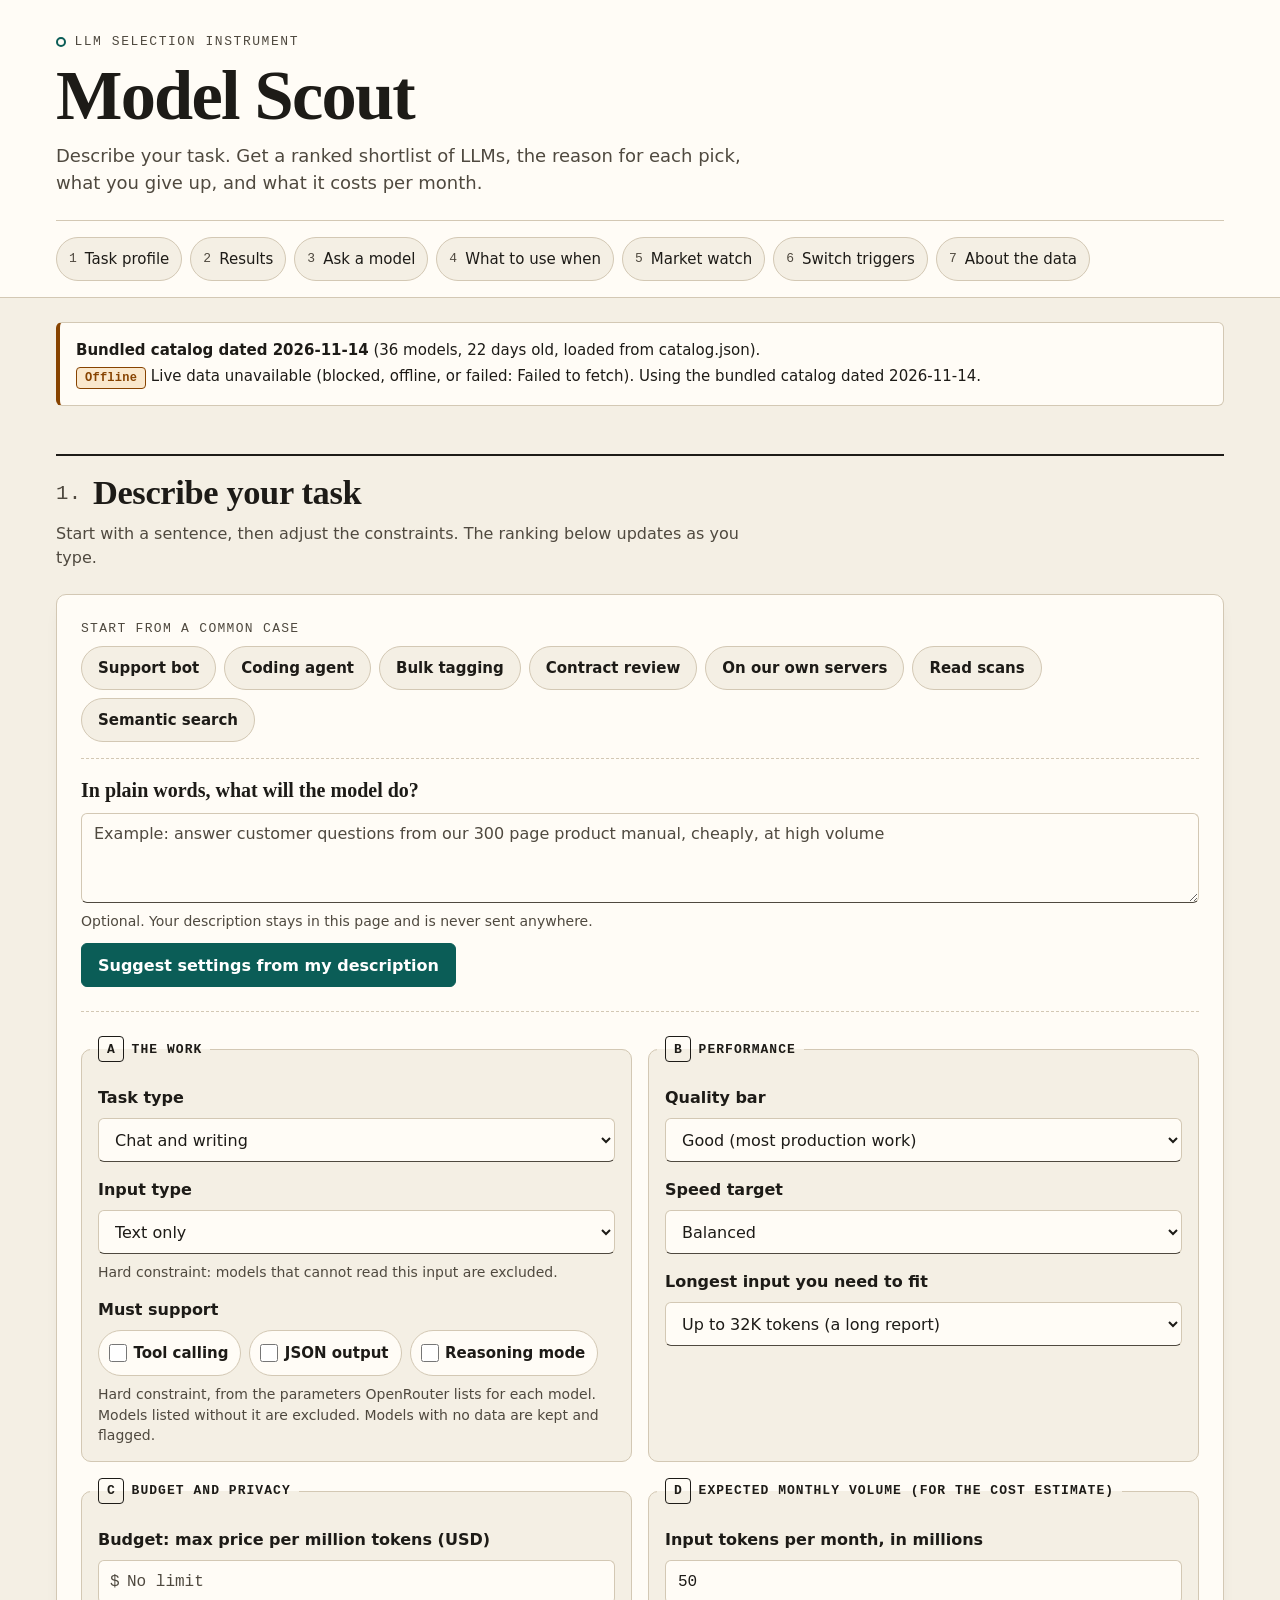
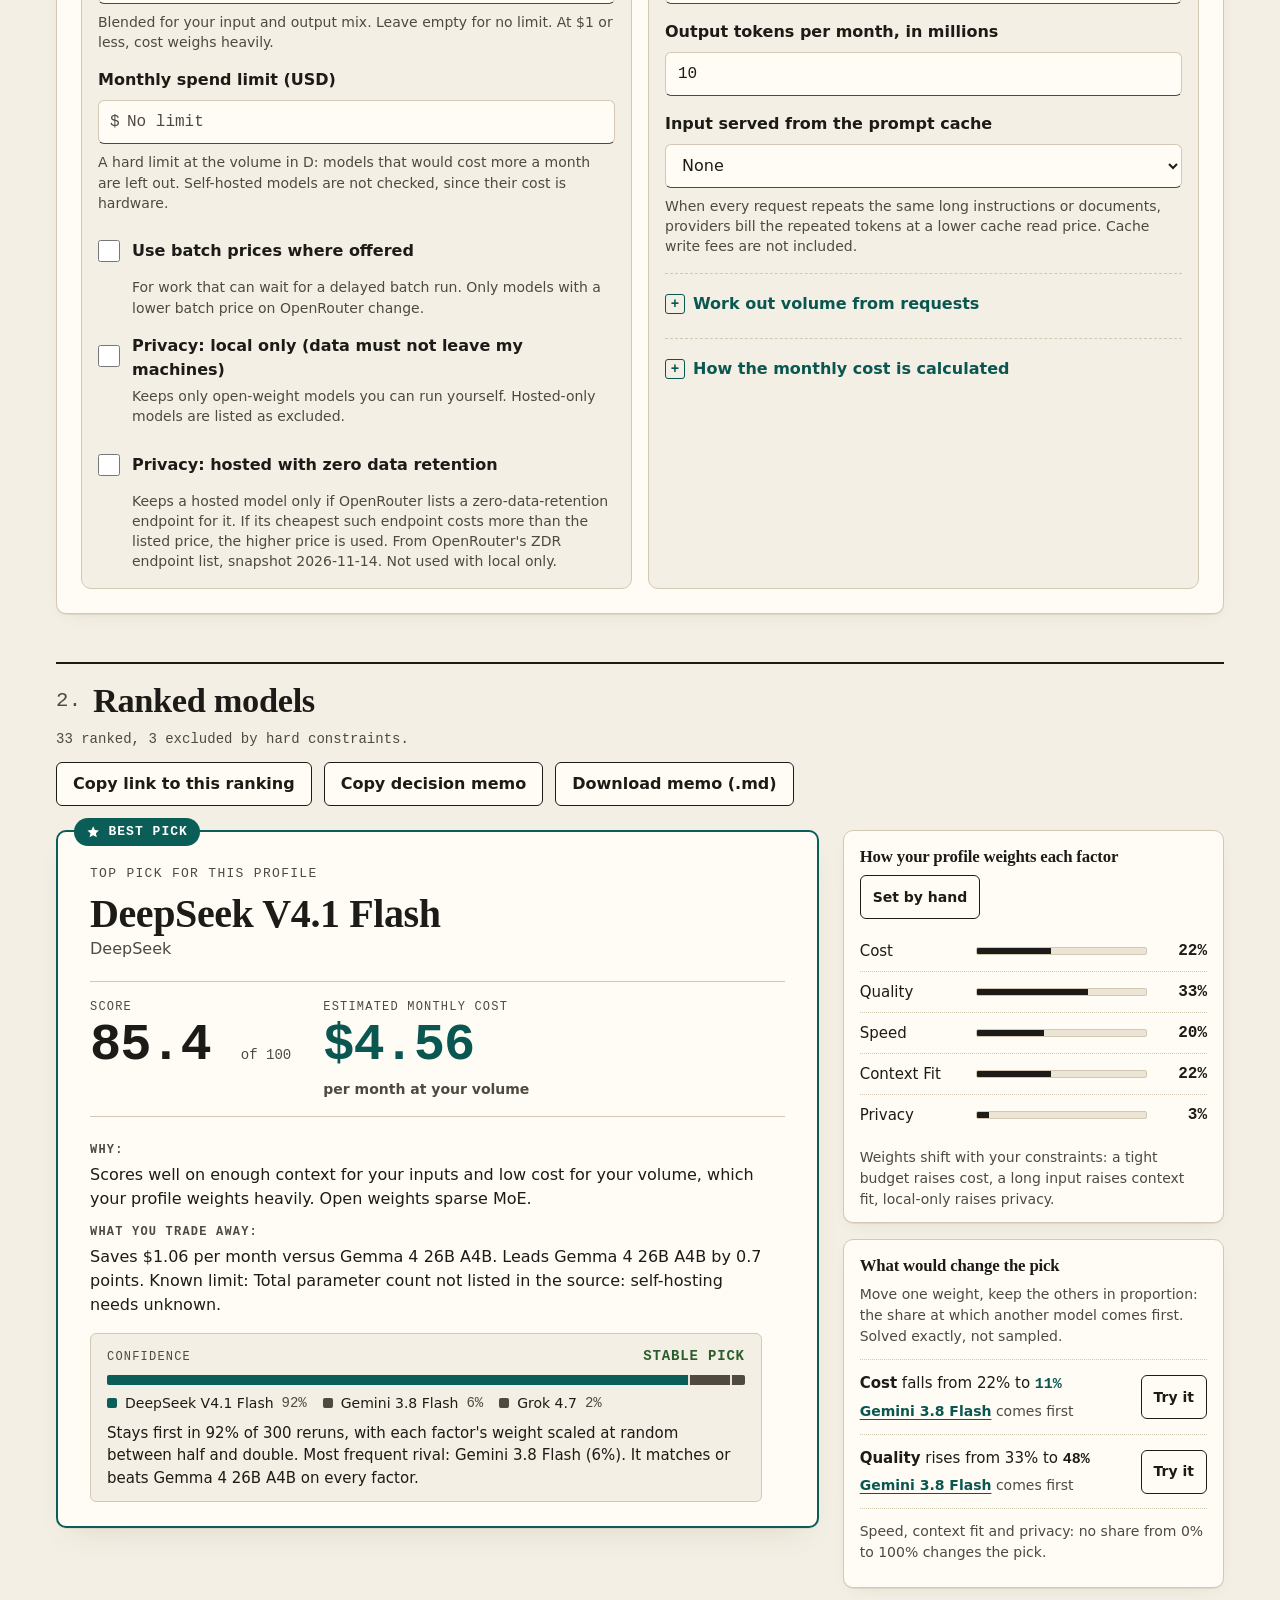
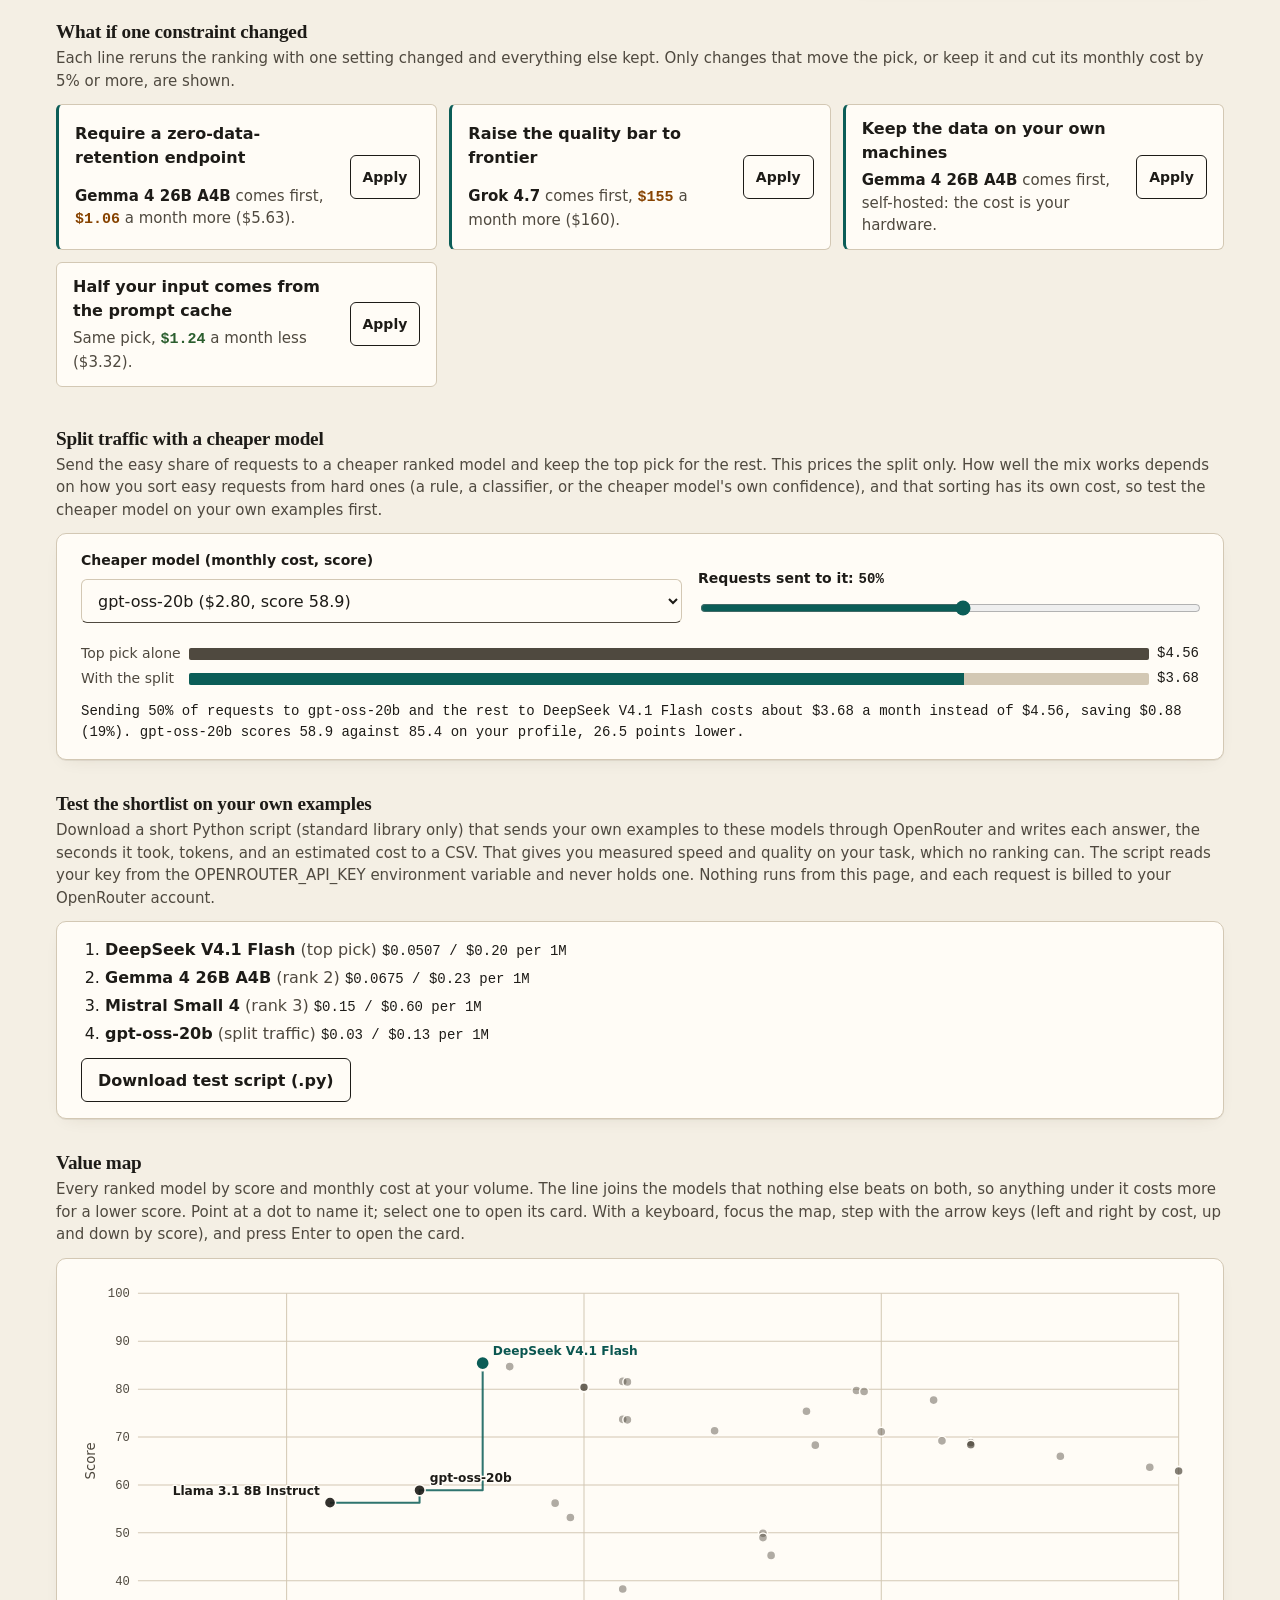
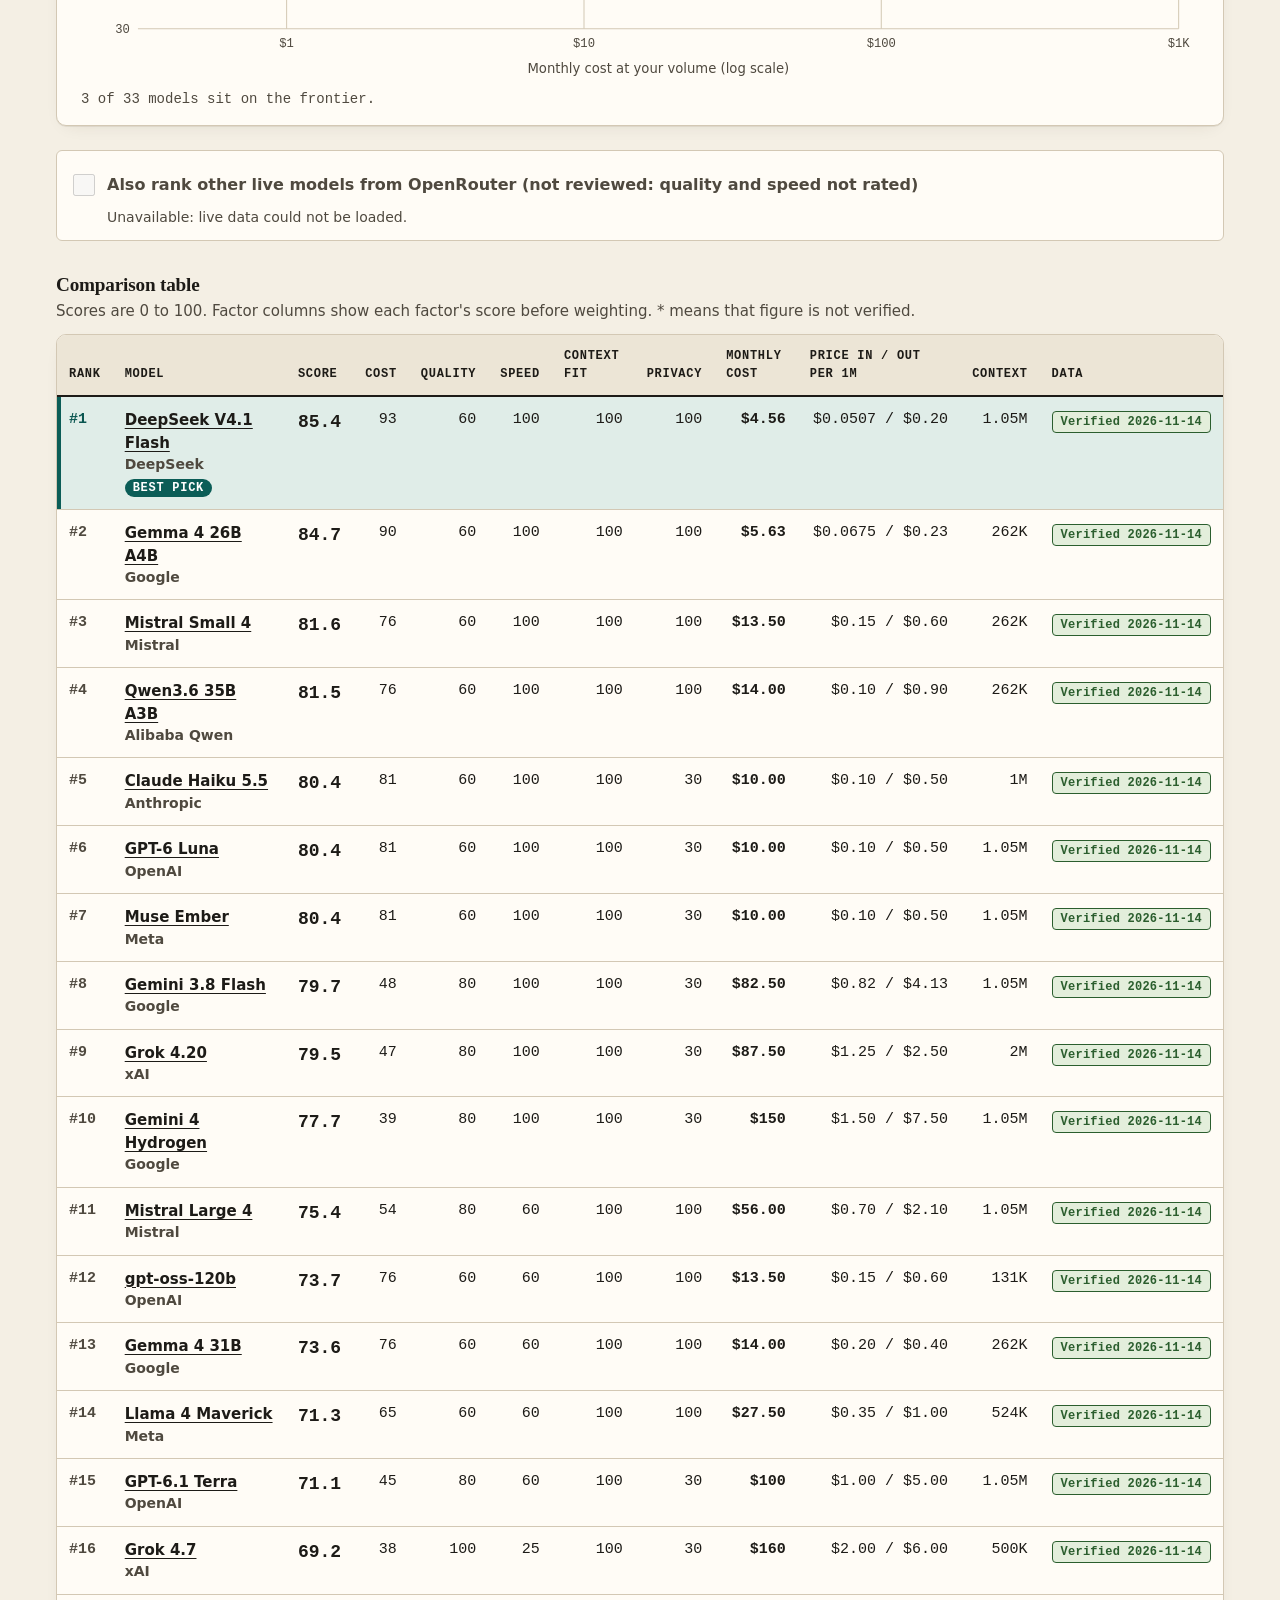
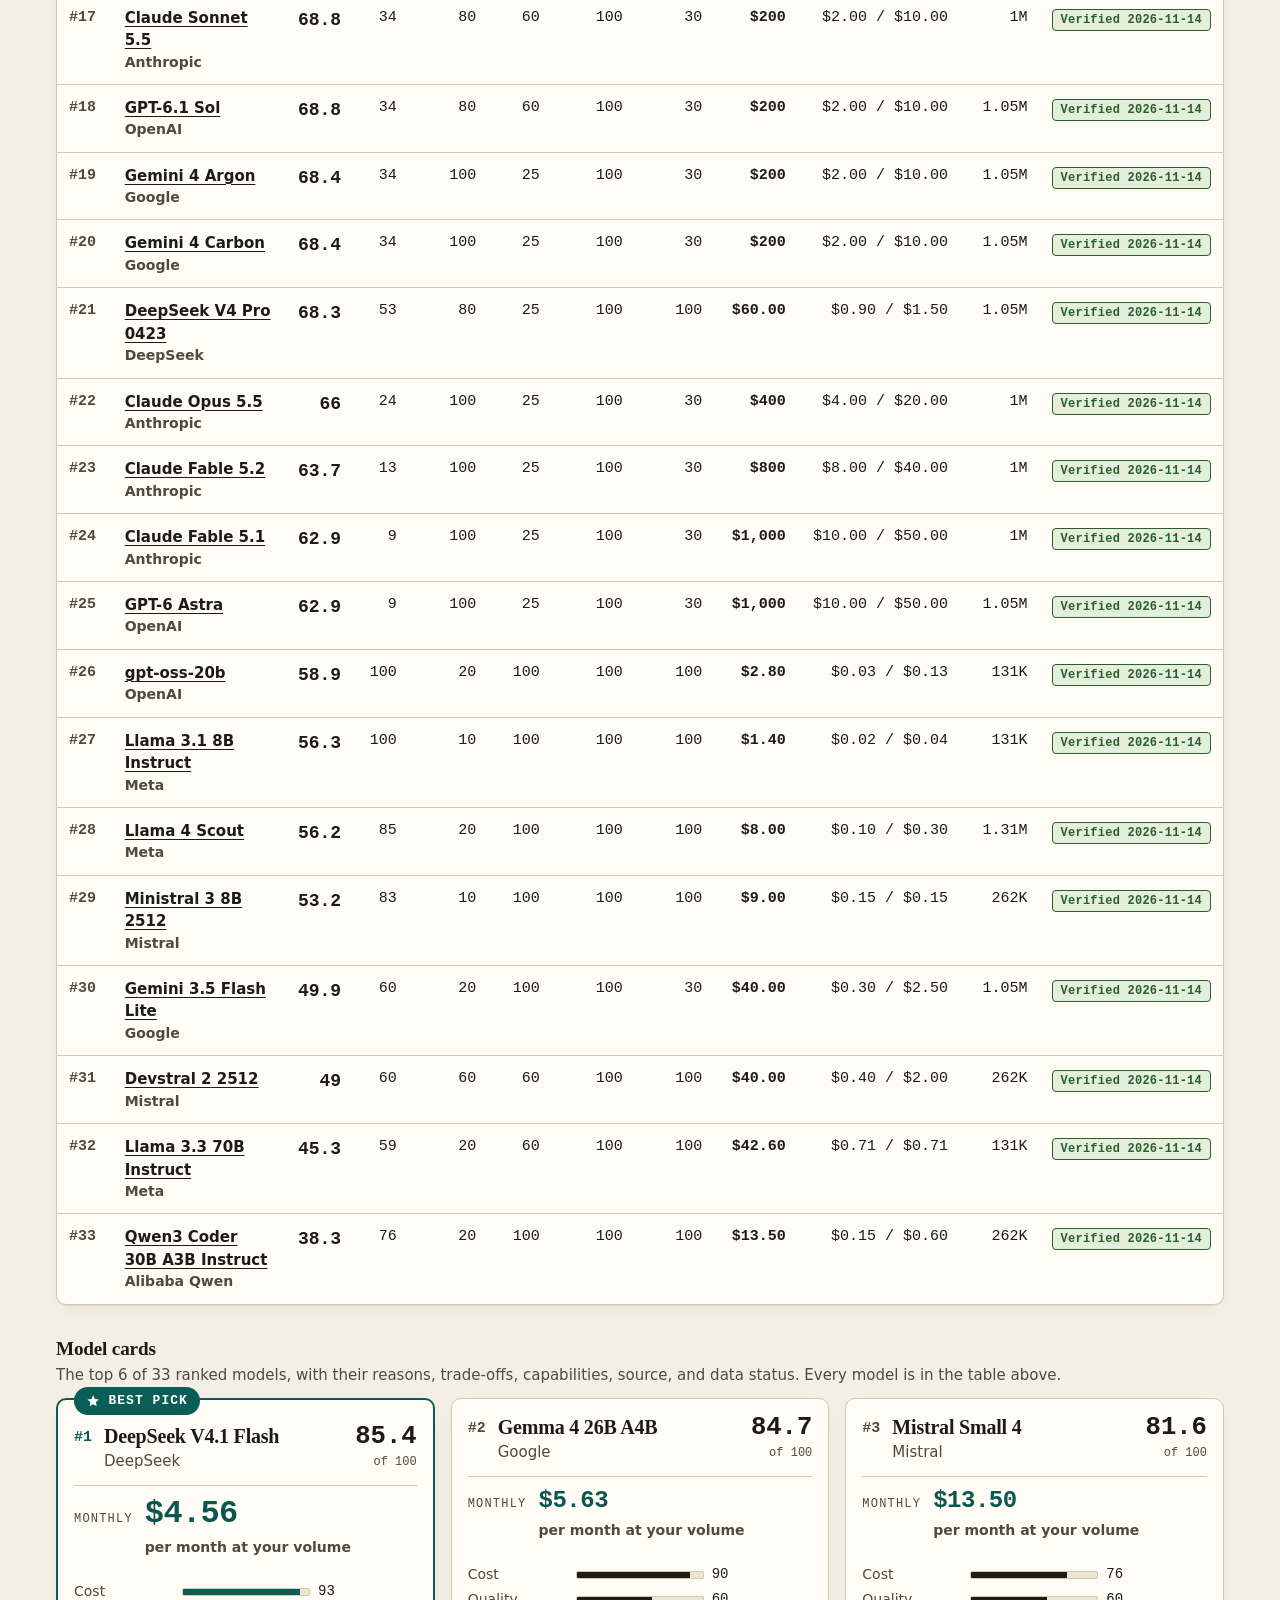
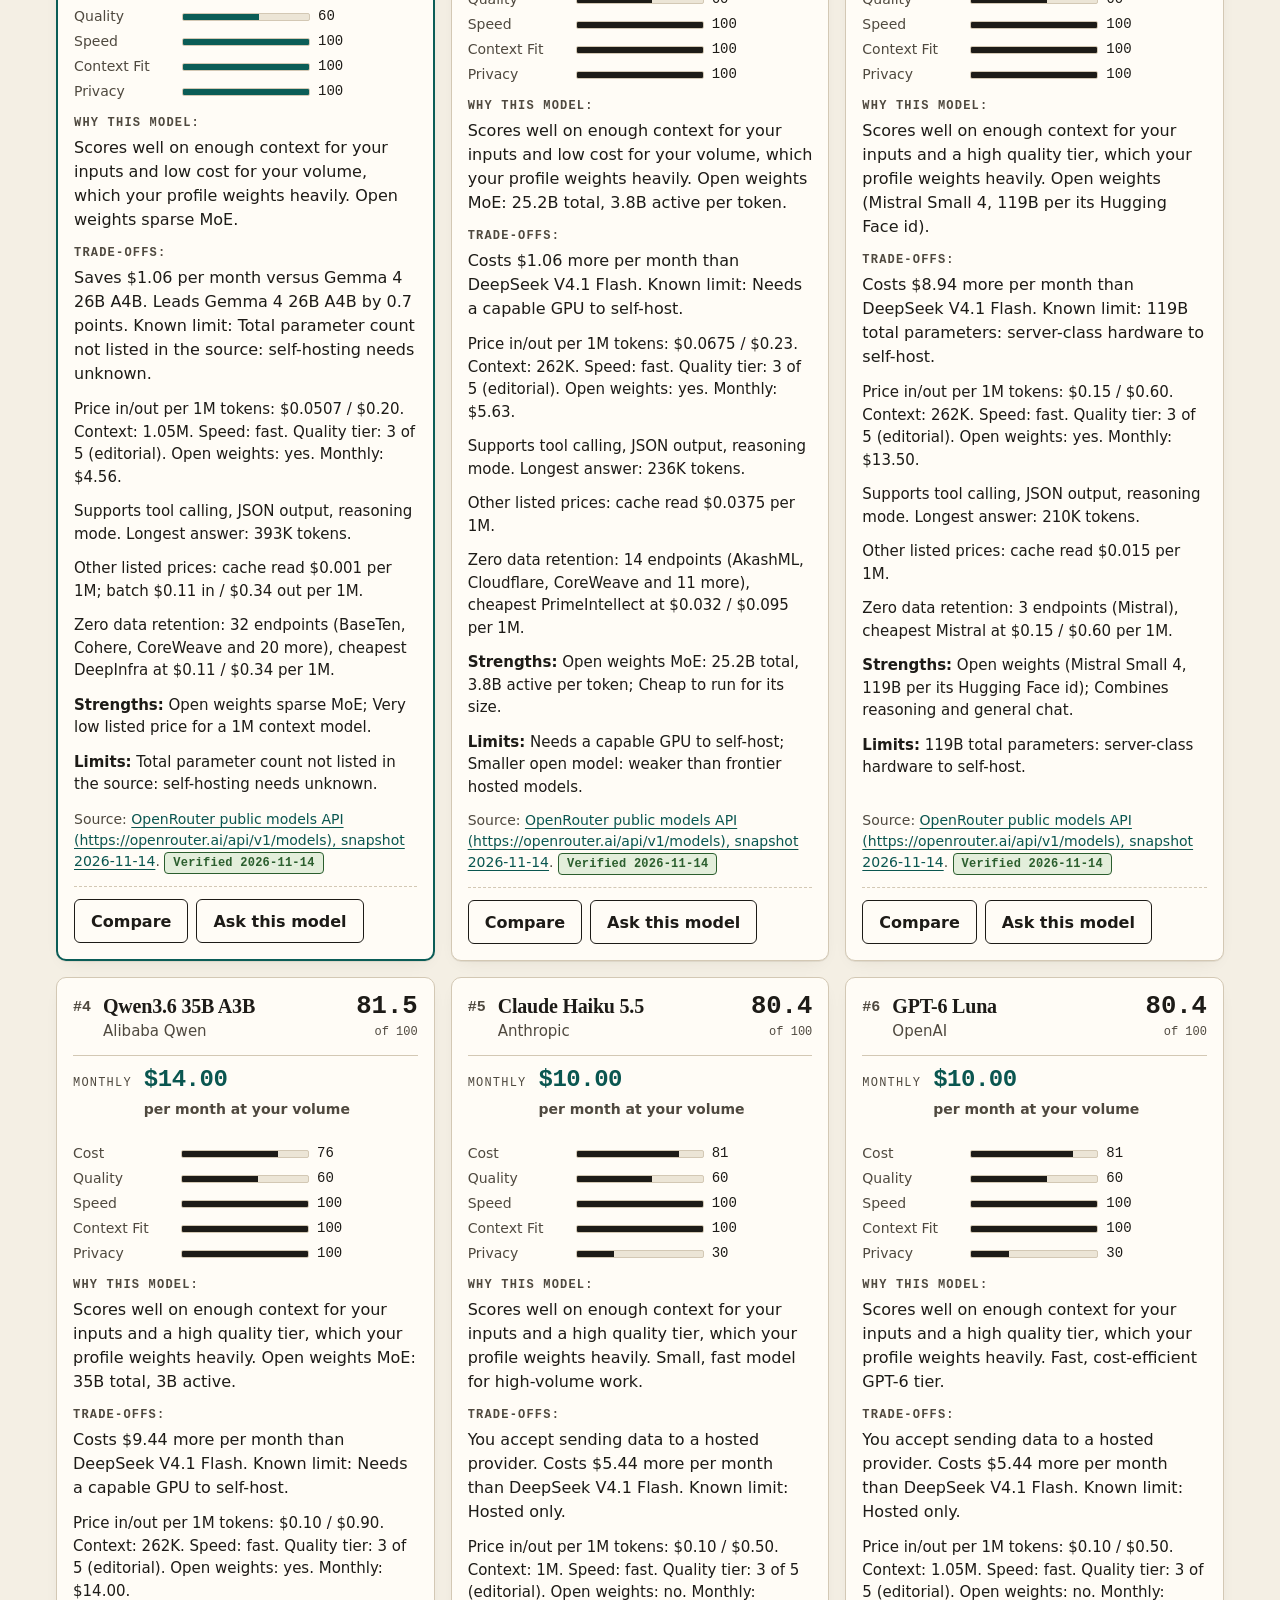
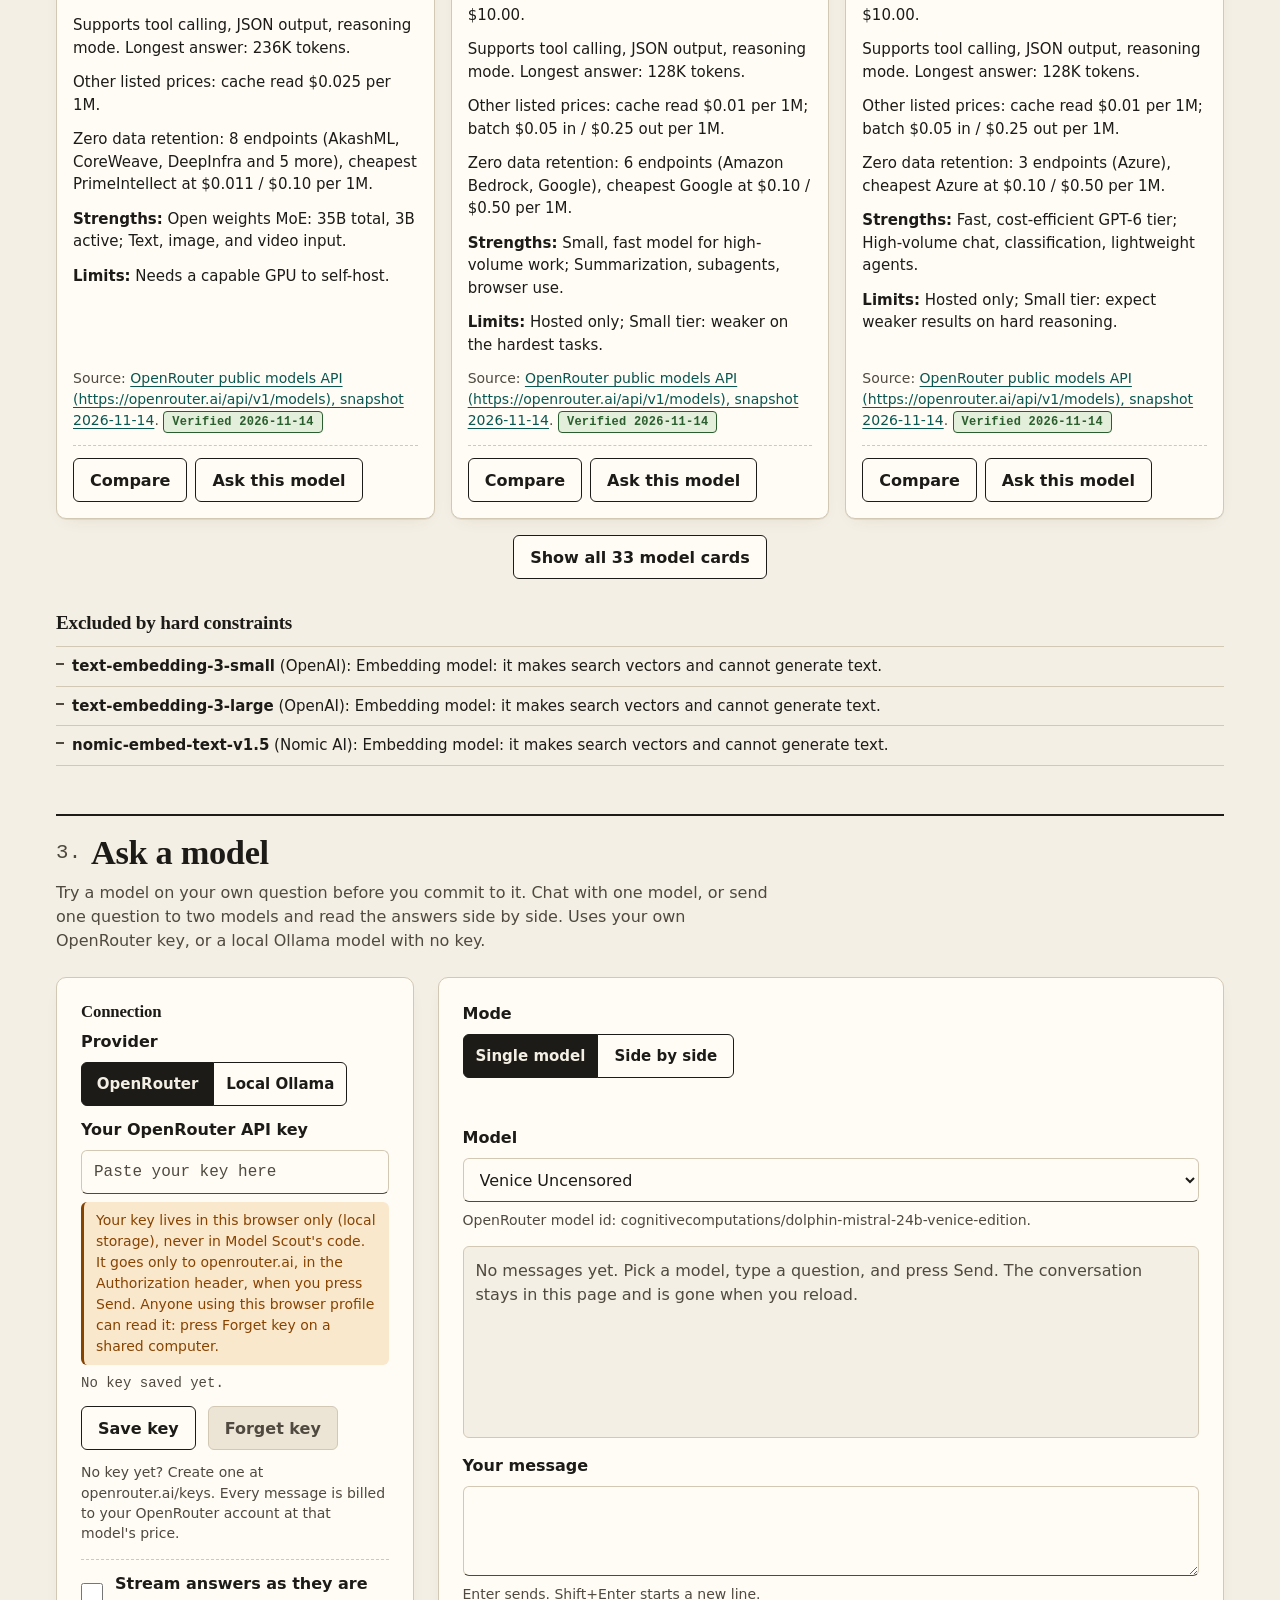
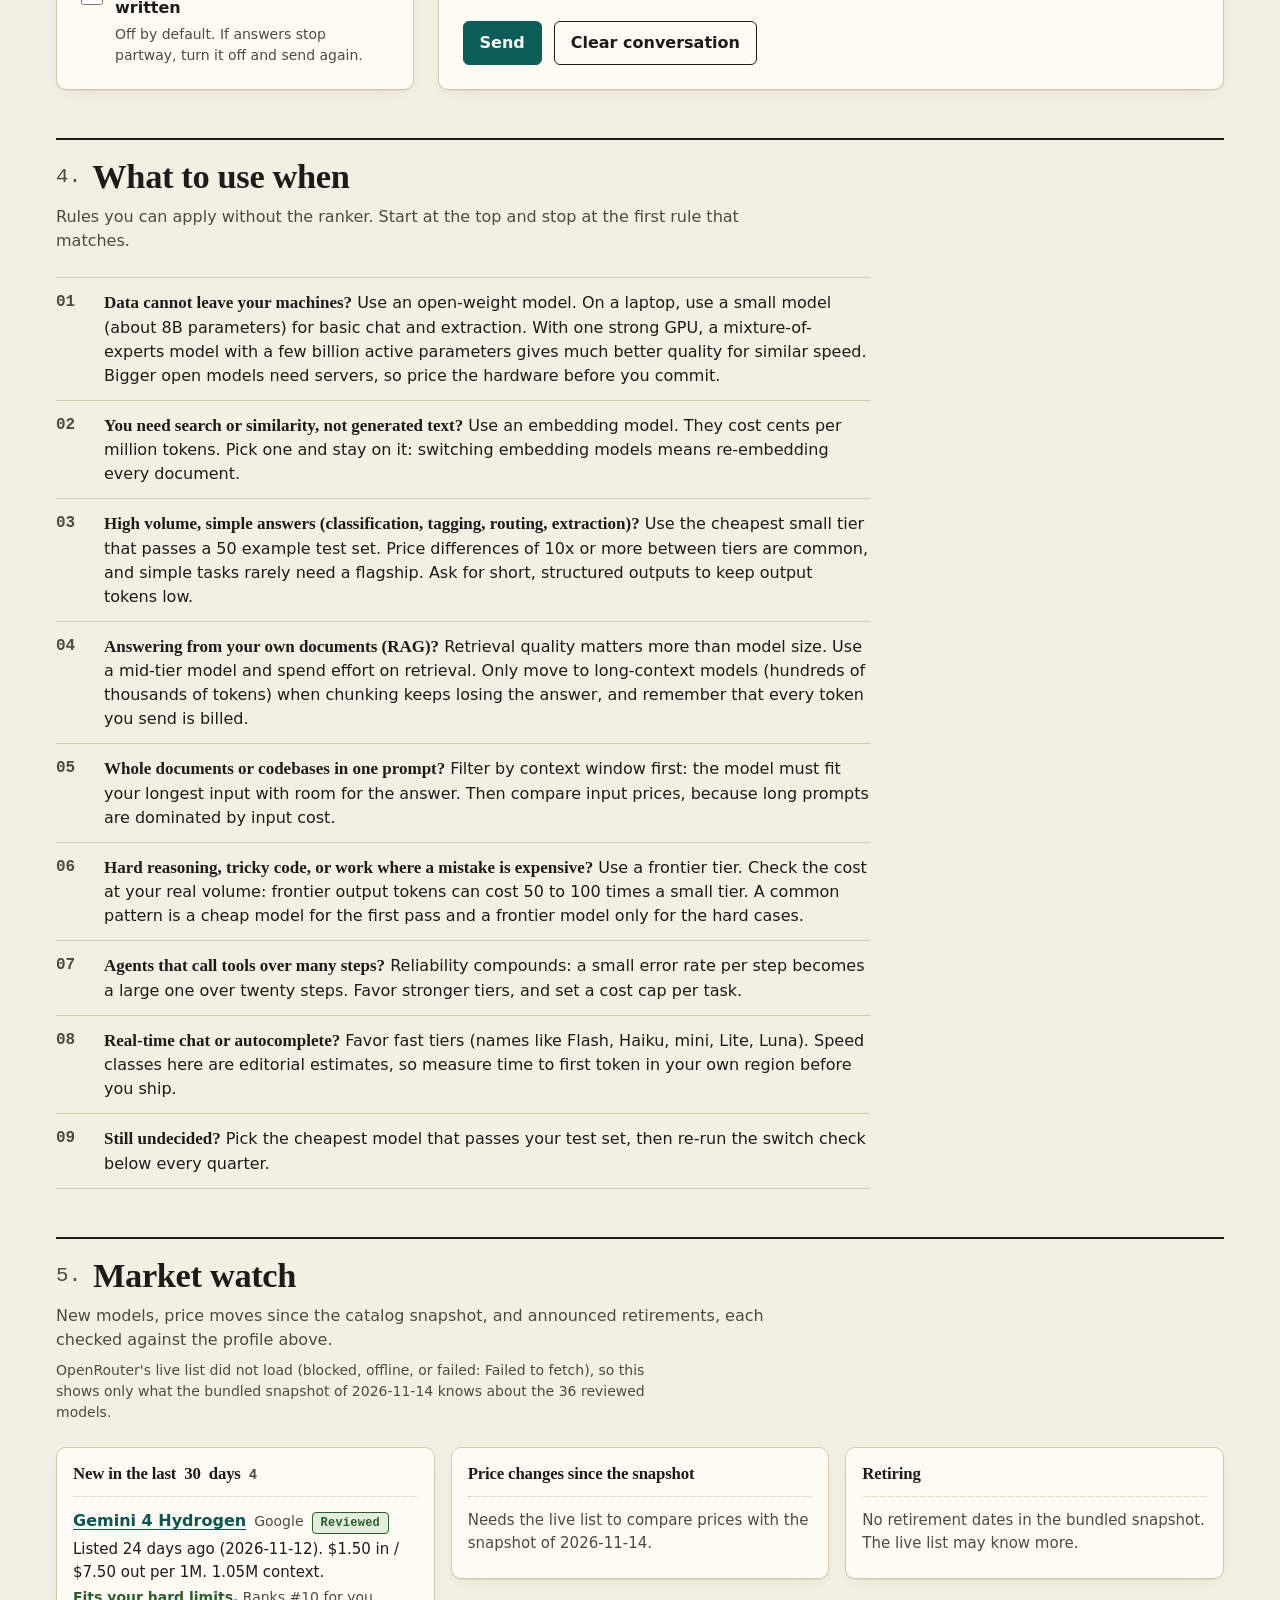
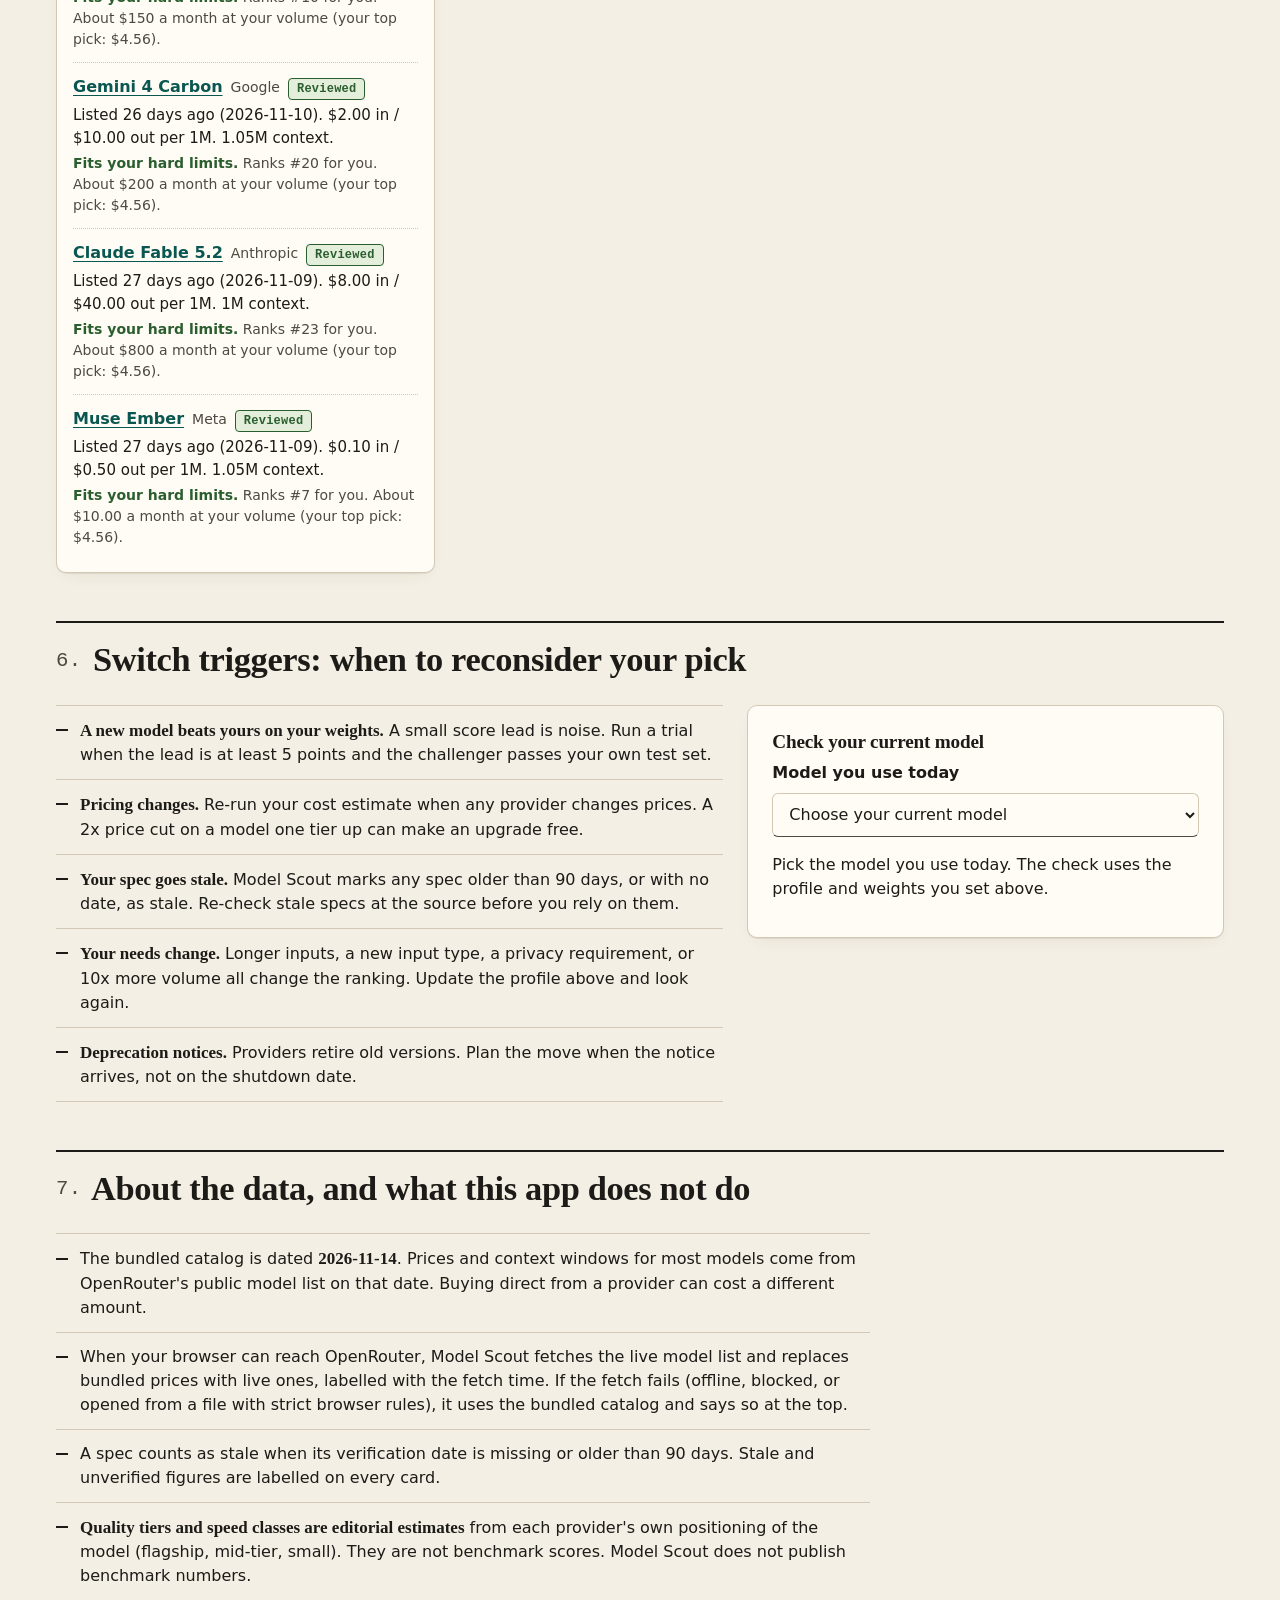
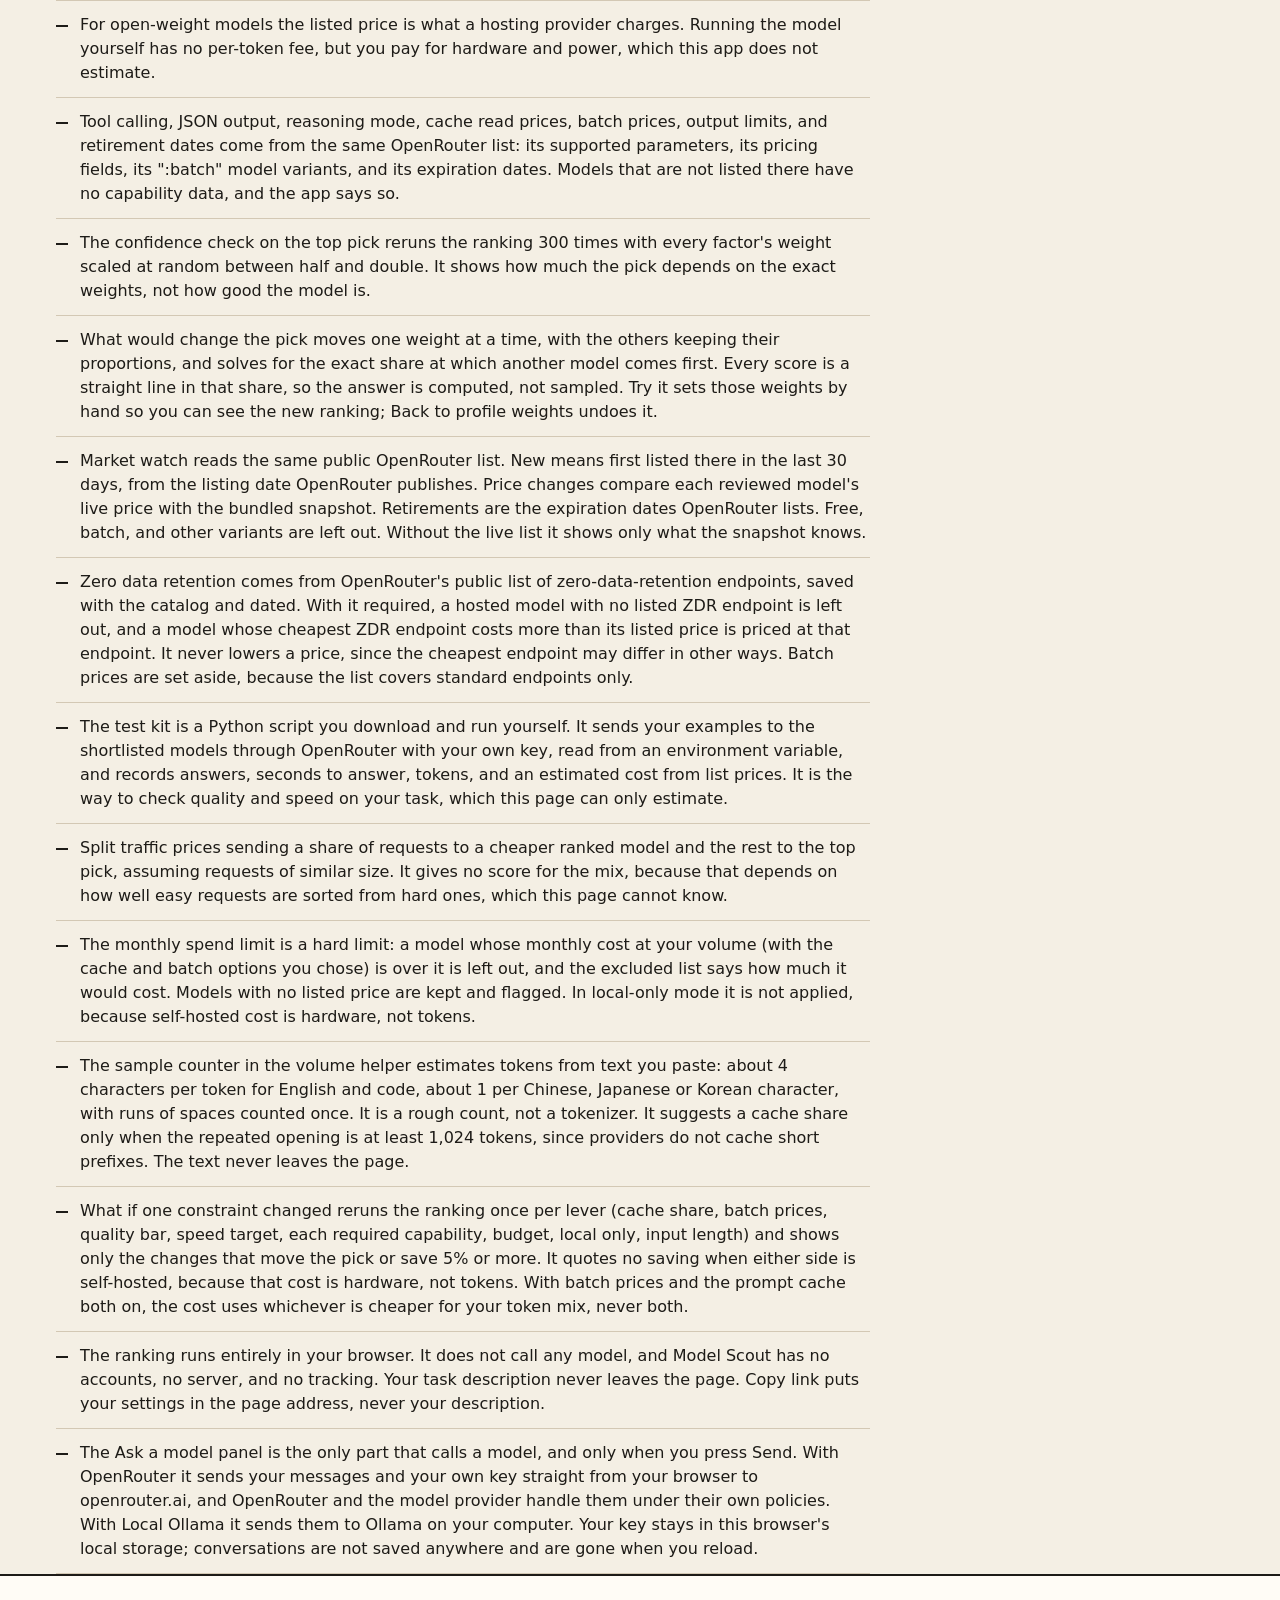
==== commit 860539ca: "Model Scout: test kit on the site, 247 tests Co-Authored-By: Claude Opus 5.5 <noreply@anthropic.com>" ====
--- a/model-scout/index.html
+++ b/model-scout/index.html
@@ -297,6 +297,18 @@
       </div>
 
       <div class="sub-head">
+        <h3 id="kit-h">Test the shortlist on your own examples</h3>
+        <p class="muted">Download a short Python script (standard library only) that sends your own examples to these models through OpenRouter and writes each answer, the seconds it took, tokens, and an estimated cost to a CSV. That gives you measured speed and quality on your task, which no ranking can. The script reads your key from the OPENROUTER_API_KEY environment variable and never holds one. Nothing runs from this page, and each request is billed to your OpenRouter account.</p>
+      </div>
+      <div id="kit" class="kit panel" aria-labelledby="kit-h">
+        <ol id="kit-models" class="kit-models"><li>The models appear once the ranking loads.</li></ol>
+        <div class="kit-actions">
+          <button type="button" id="kit-download" class="btn" disabled>Download test script (.py)</button>
+          <p id="kit-status" class="muted small-print" aria-live="polite"></p>
+        </div>
+      </div>
+
+      <div class="sub-head">
         <h3>Value map</h3>
         <p class="muted">Every ranked model by score and monthly cost at your volume. The line joins the models that nothing else beats on both, so anything under it costs more for a lower score. Point at a dot to name it; select one to open its card. With a keyboard, focus the map, step with the arrow keys (left and right by cost, up and down by score), and press Enter to open the card.</p>
       </div>
@@ -565,6 +577,7 @@
         <li>What would change the pick moves one weight at a time, with the others keeping their proportions, and solves for the exact share at which another model comes first. Every score is a straight line in that share, so the answer is computed, not sampled. Try it sets those weights by hand so you can see the new ranking; Back to profile weights undoes it.</li>
         <li>Market watch reads the same public OpenRouter list. New means first listed there in the last 30 days, from the listing date OpenRouter publishes. Price changes compare each reviewed model's live price with the bundled snapshot. Retirements are the expiration dates OpenRouter lists. Free, batch, and other variants are left out. Without the live list it shows only what the snapshot knows.</li>
         <li>Zero data retention comes from OpenRouter's public list of zero-data-retention endpoints, saved with the catalog and dated. With it required, a hosted model with no listed ZDR endpoint is left out, and a model whose cheapest ZDR endpoint costs more than its listed price is priced at that endpoint. It never lowers a price, since the cheapest endpoint may differ in other ways. Batch prices are set aside, because the list covers standard endpoints only.</li>
+        <li>The test kit is a Python script you download and run yourself. It sends your examples to the shortlisted models through OpenRouter with your own key, read from an environment variable, and records answers, seconds to answer, tokens, and an estimated cost from list prices. It is the way to check quality and speed on your task, which this page can only estimate.</li>
         <li>Split traffic prices sending a share of requests to a cheaper ranked model and the rest to the top pick, assuming requests of similar size. It gives no score for the mix, because that depends on how well easy requests are sorted from hard ones, which this page cannot know.</li>
         <li>The monthly spend limit is a hard limit: a model whose monthly cost at your volume (with the cache and batch options you chose) is over it is left out, and the excluded list says how much it would cost. Models with no listed price are kept and flagged. In local-only mode it is not applied, because self-hosted cost is hardware, not tokens.</li>
         <li>The sample counter in the volume helper estimates tokens from text you paste: about 4 characters per token for English and code, about 1 per Chinese, Japanese or Korean character, with runs of spaces counted once. It is a rough count, not a tokenizer. It suggests a cache share only when the repeated opening is at least 1,024 tokens, since providers do not cache short prefixes. The text never leaves the page.</li>
--- a/model-scout/styles.css
+++ b/model-scout/styles.css
@@ -674,6 +674,14 @@
 .route-bars .rb-fill.is-split { background: var(--accent); }
 .route-bars .rb-cost { font-family: var(--font-mono); font-variant-numeric: tabular-nums; text-align: right; }
 .route-readout { margin: 0; }
+.kit { margin-bottom: var(--s5); padding: var(--s3); }
+@media (min-width: 40em) { .kit { padding: var(--s4) var(--s5); } }
+.kit-models { margin: 0 0 var(--s3); padding-left: 1.5em; }
+.kit-models li { margin: 0 0 var(--s1); }
+.kit-models .kit-why { color: var(--muted); }
+.kit-models .kit-price { font-family: var(--font-mono); font-size: 0.875rem; font-variant-numeric: tabular-nums; }
+.kit-actions { display: flex; flex-wrap: wrap; align-items: center; gap: var(--s2) var(--s3); }
+.kit-actions p { margin: 0; flex: 1 1 16rem; }
 .whatif { list-style: none; padding: 0; margin: 0; display: grid; grid-template-columns: 1fr; gap: var(--s3); }
 @media (min-width: 48em) { .whatif { grid-template-columns: repeat(2, minmax(0, 1fr)); } }
 @media (min-width: 72em) { .whatif { grid-template-columns: repeat(3, minmax(0, 1fr)); } }
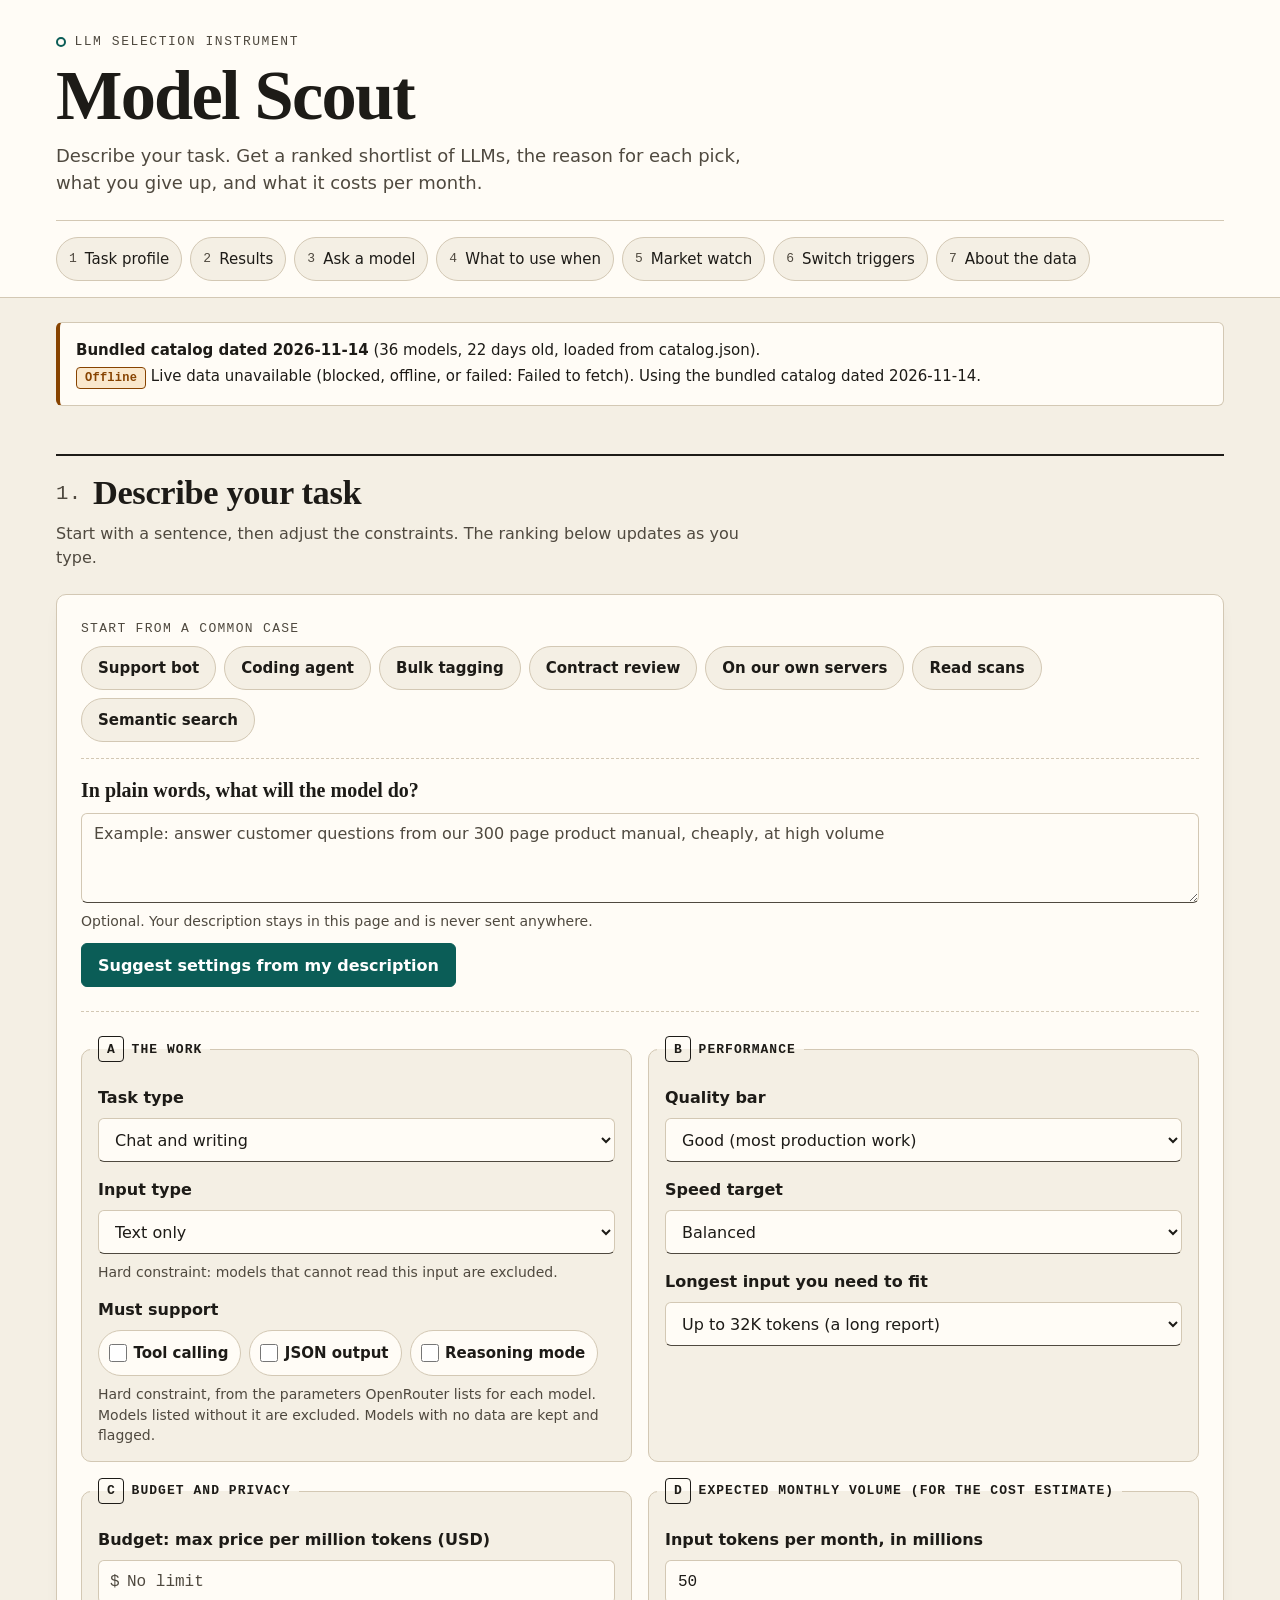
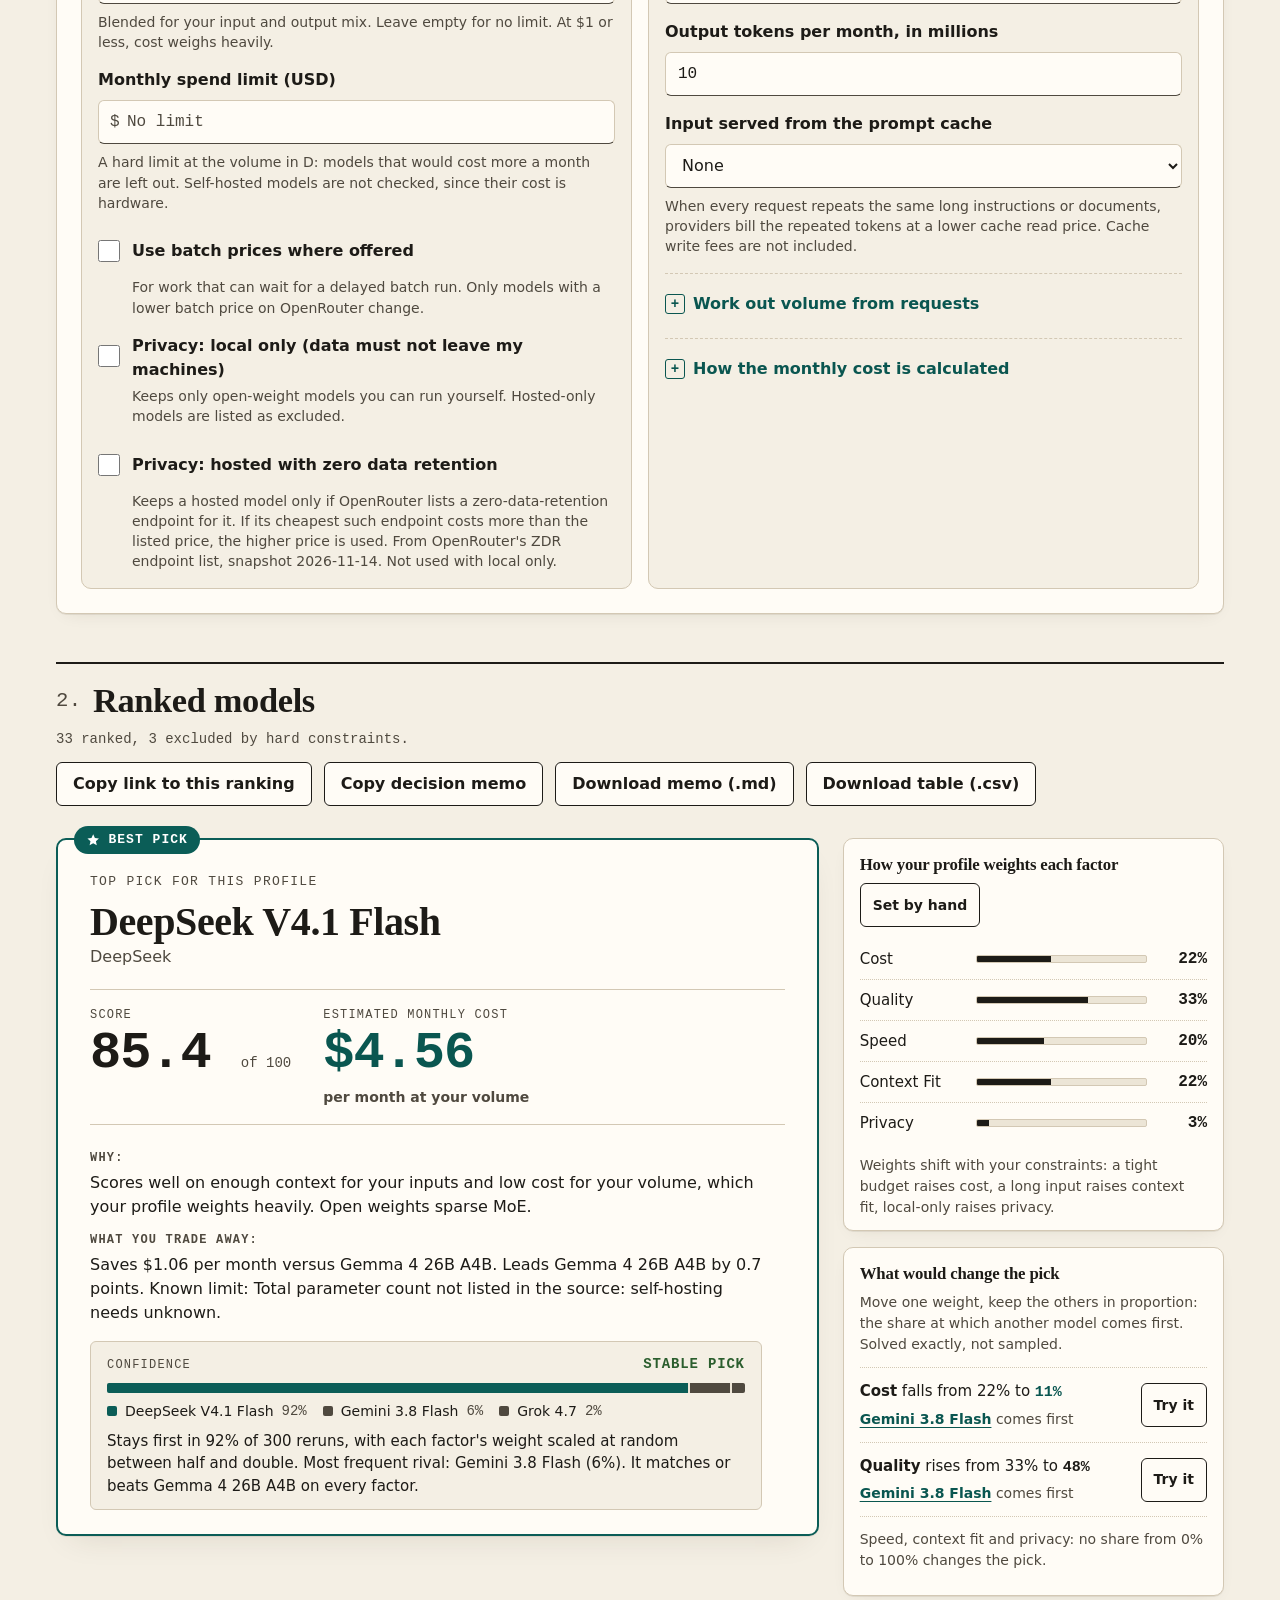
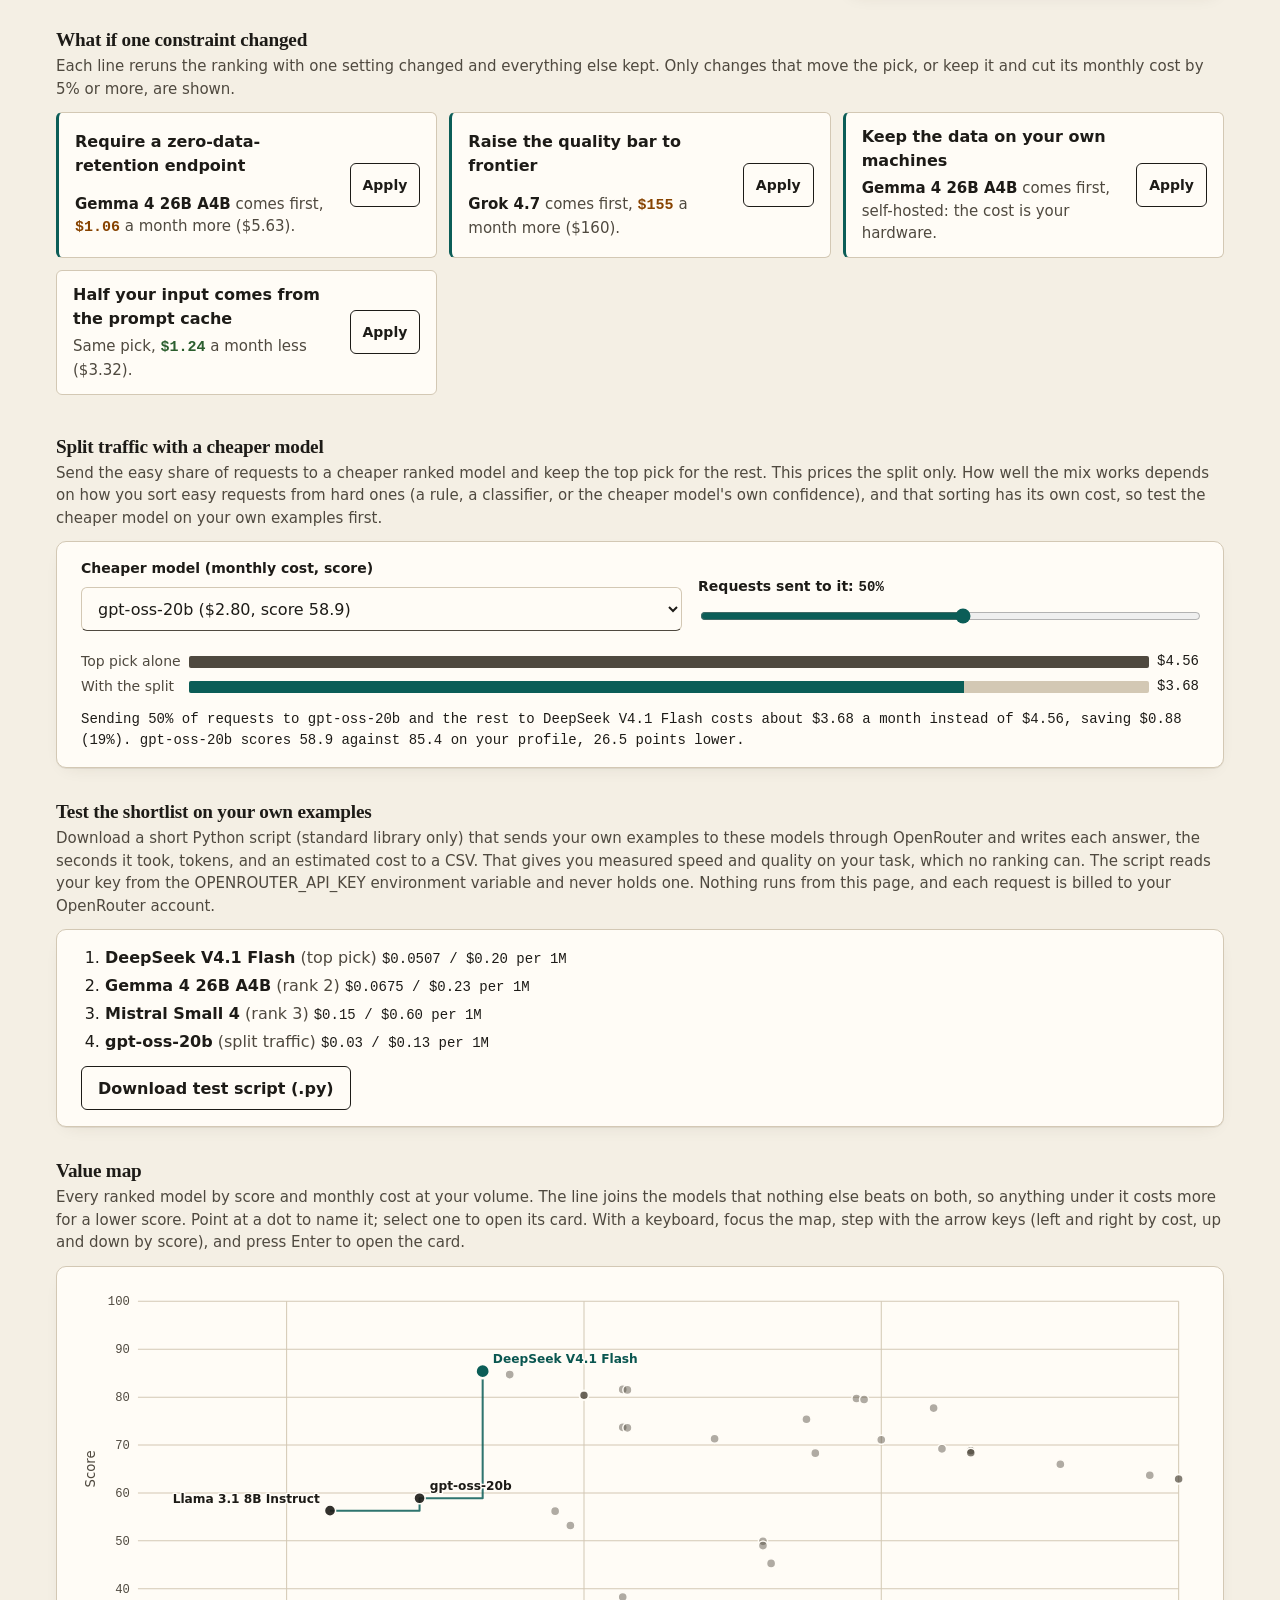
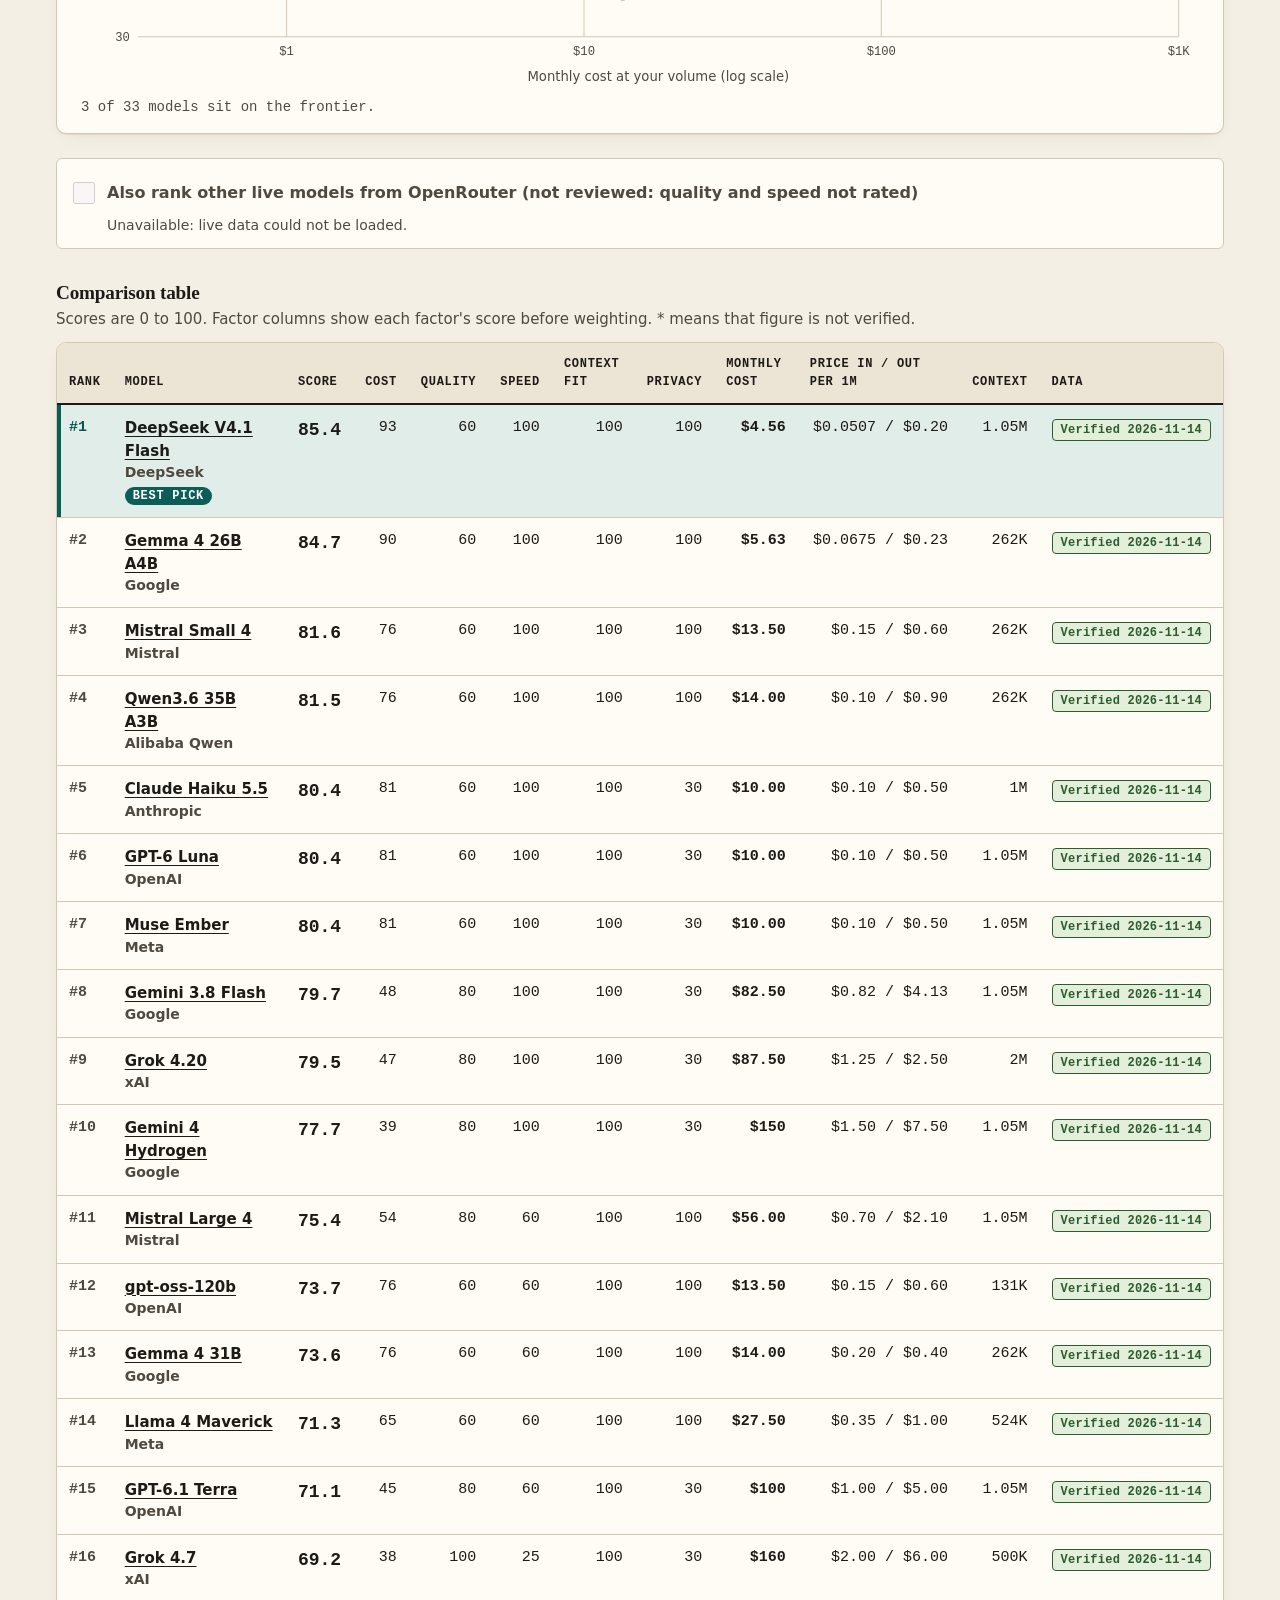
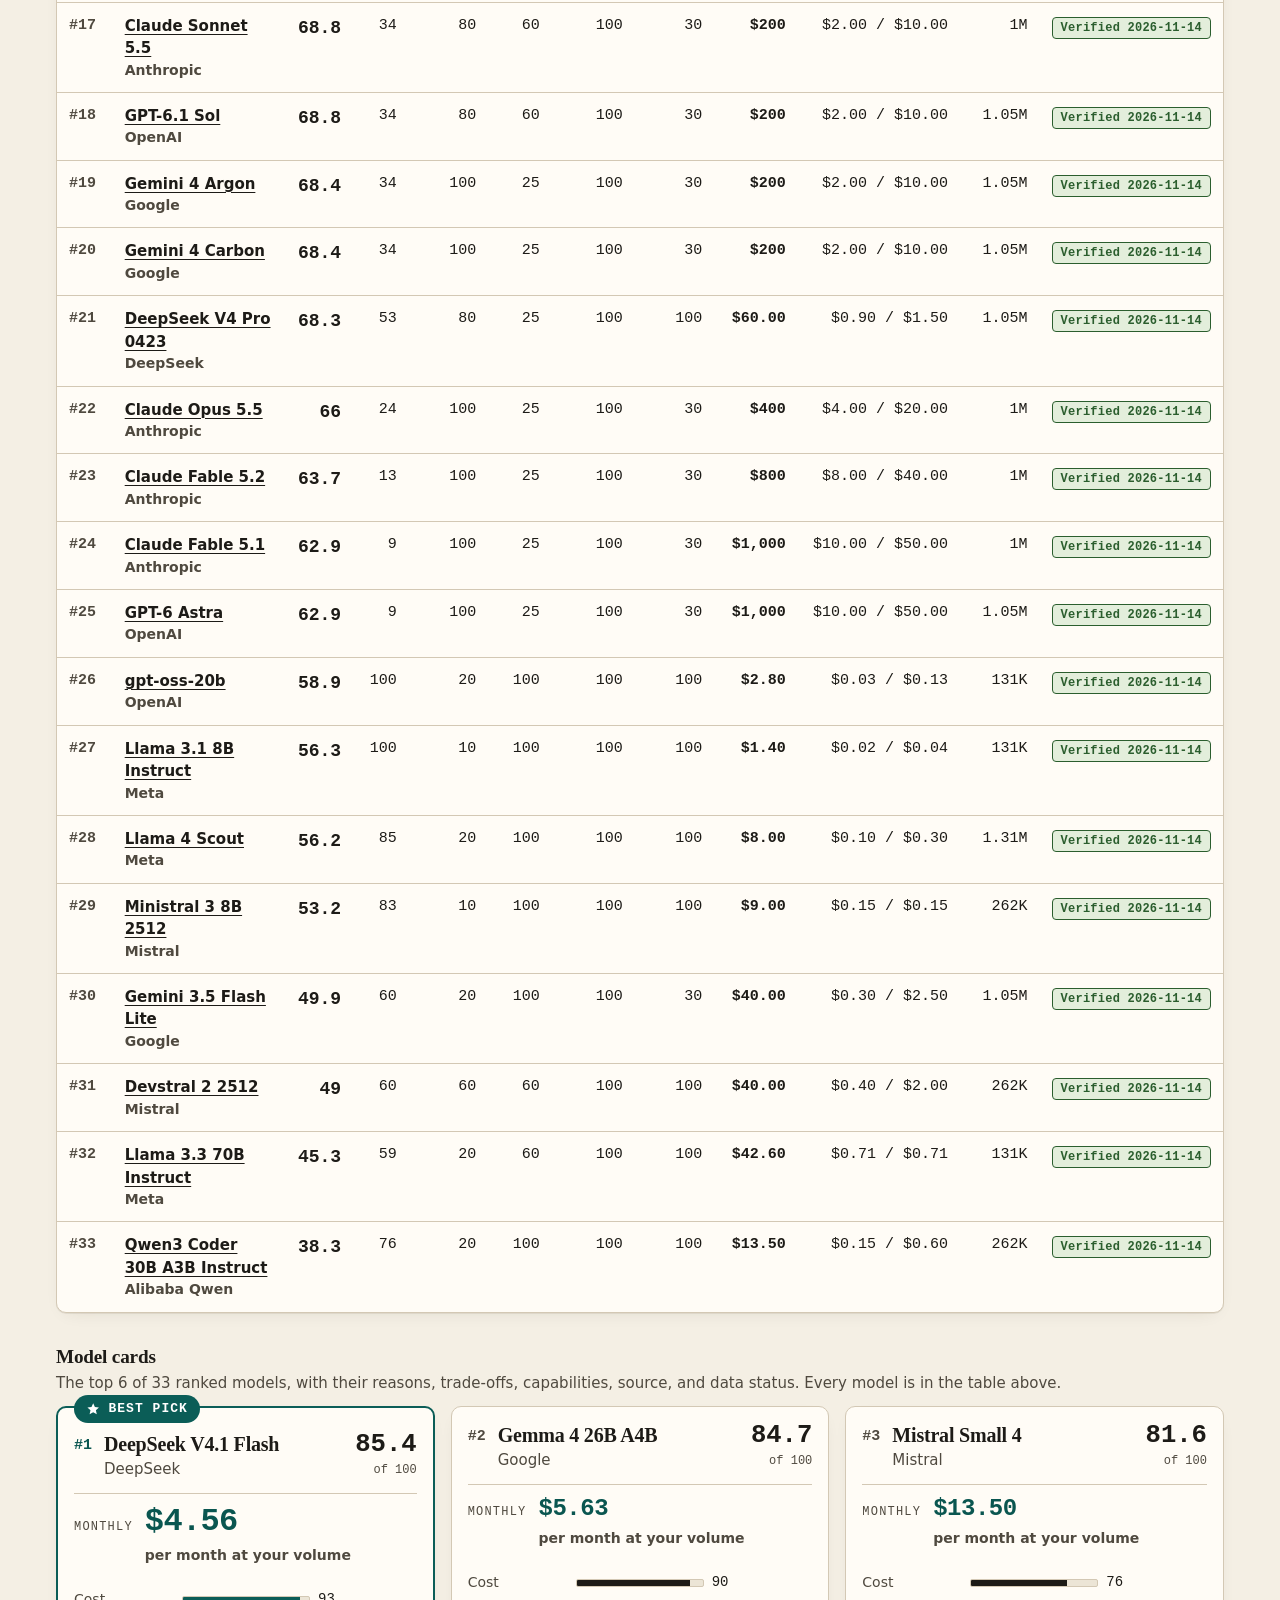
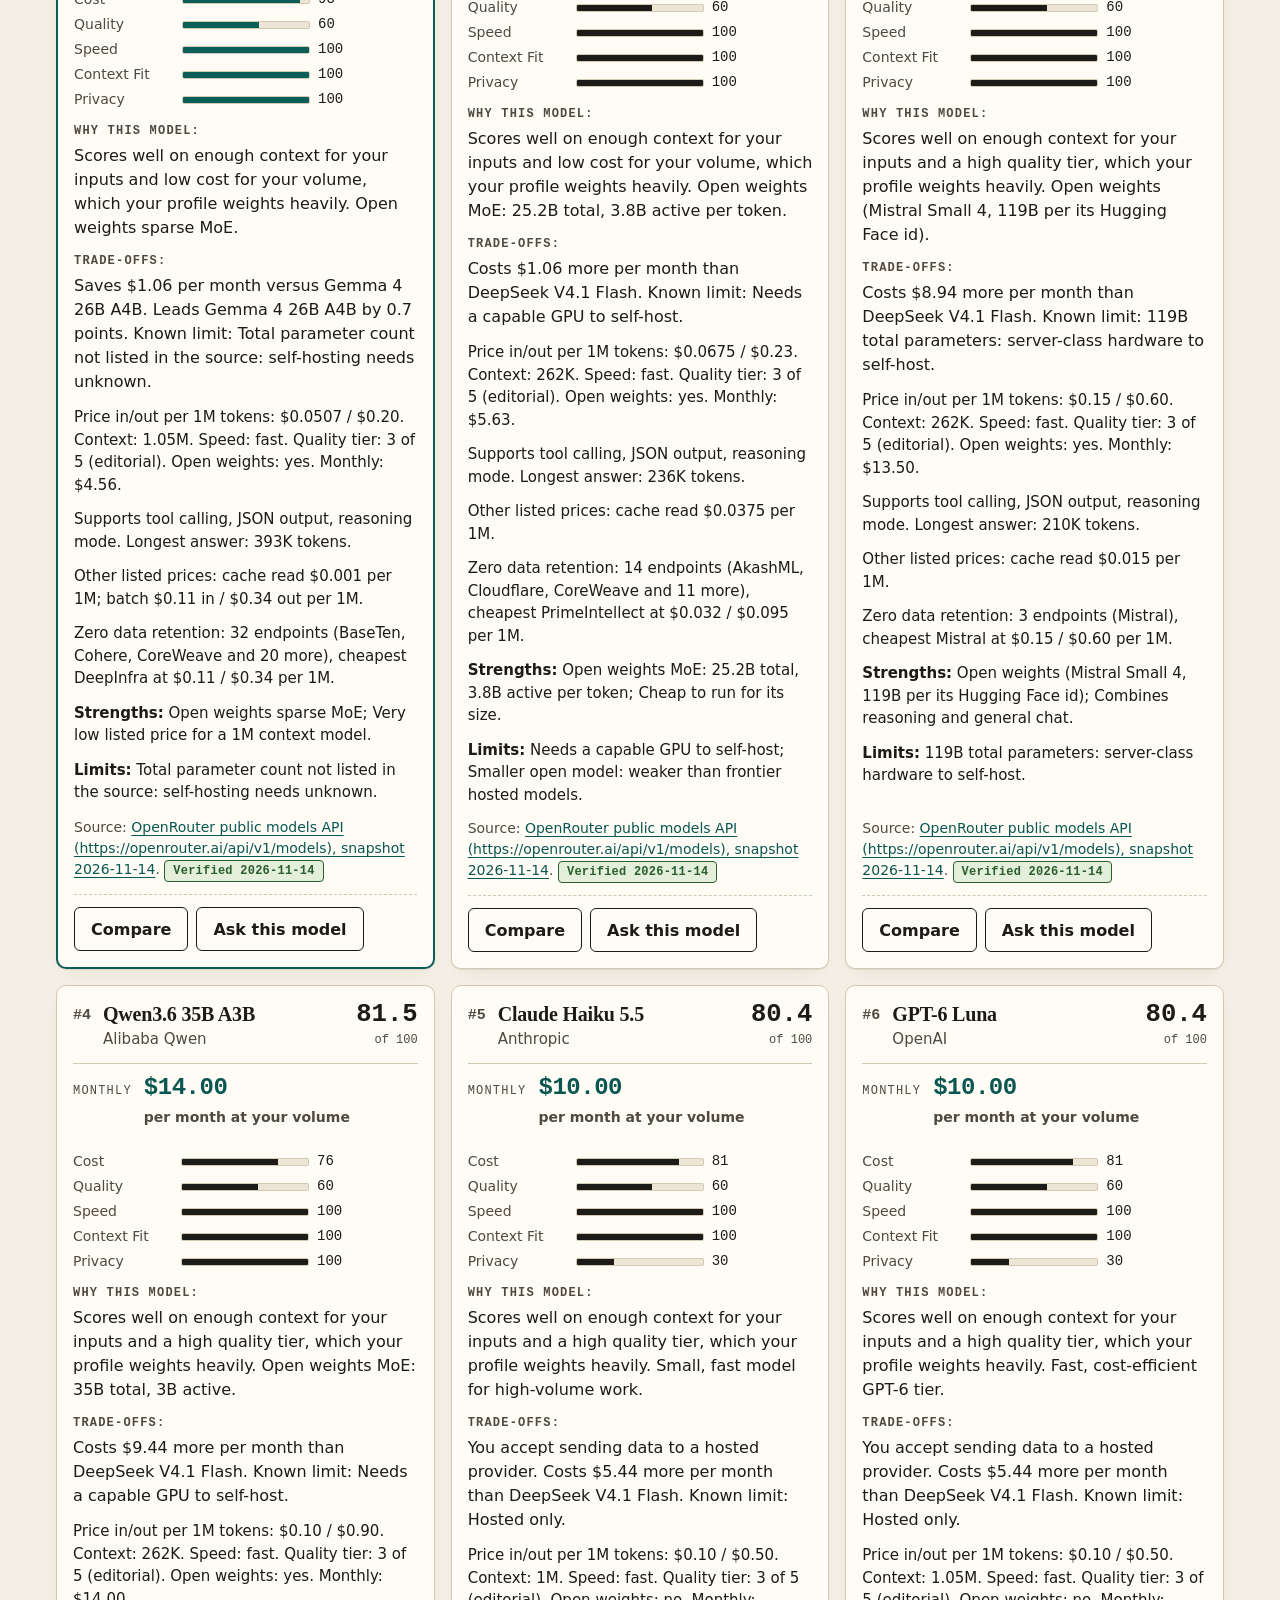
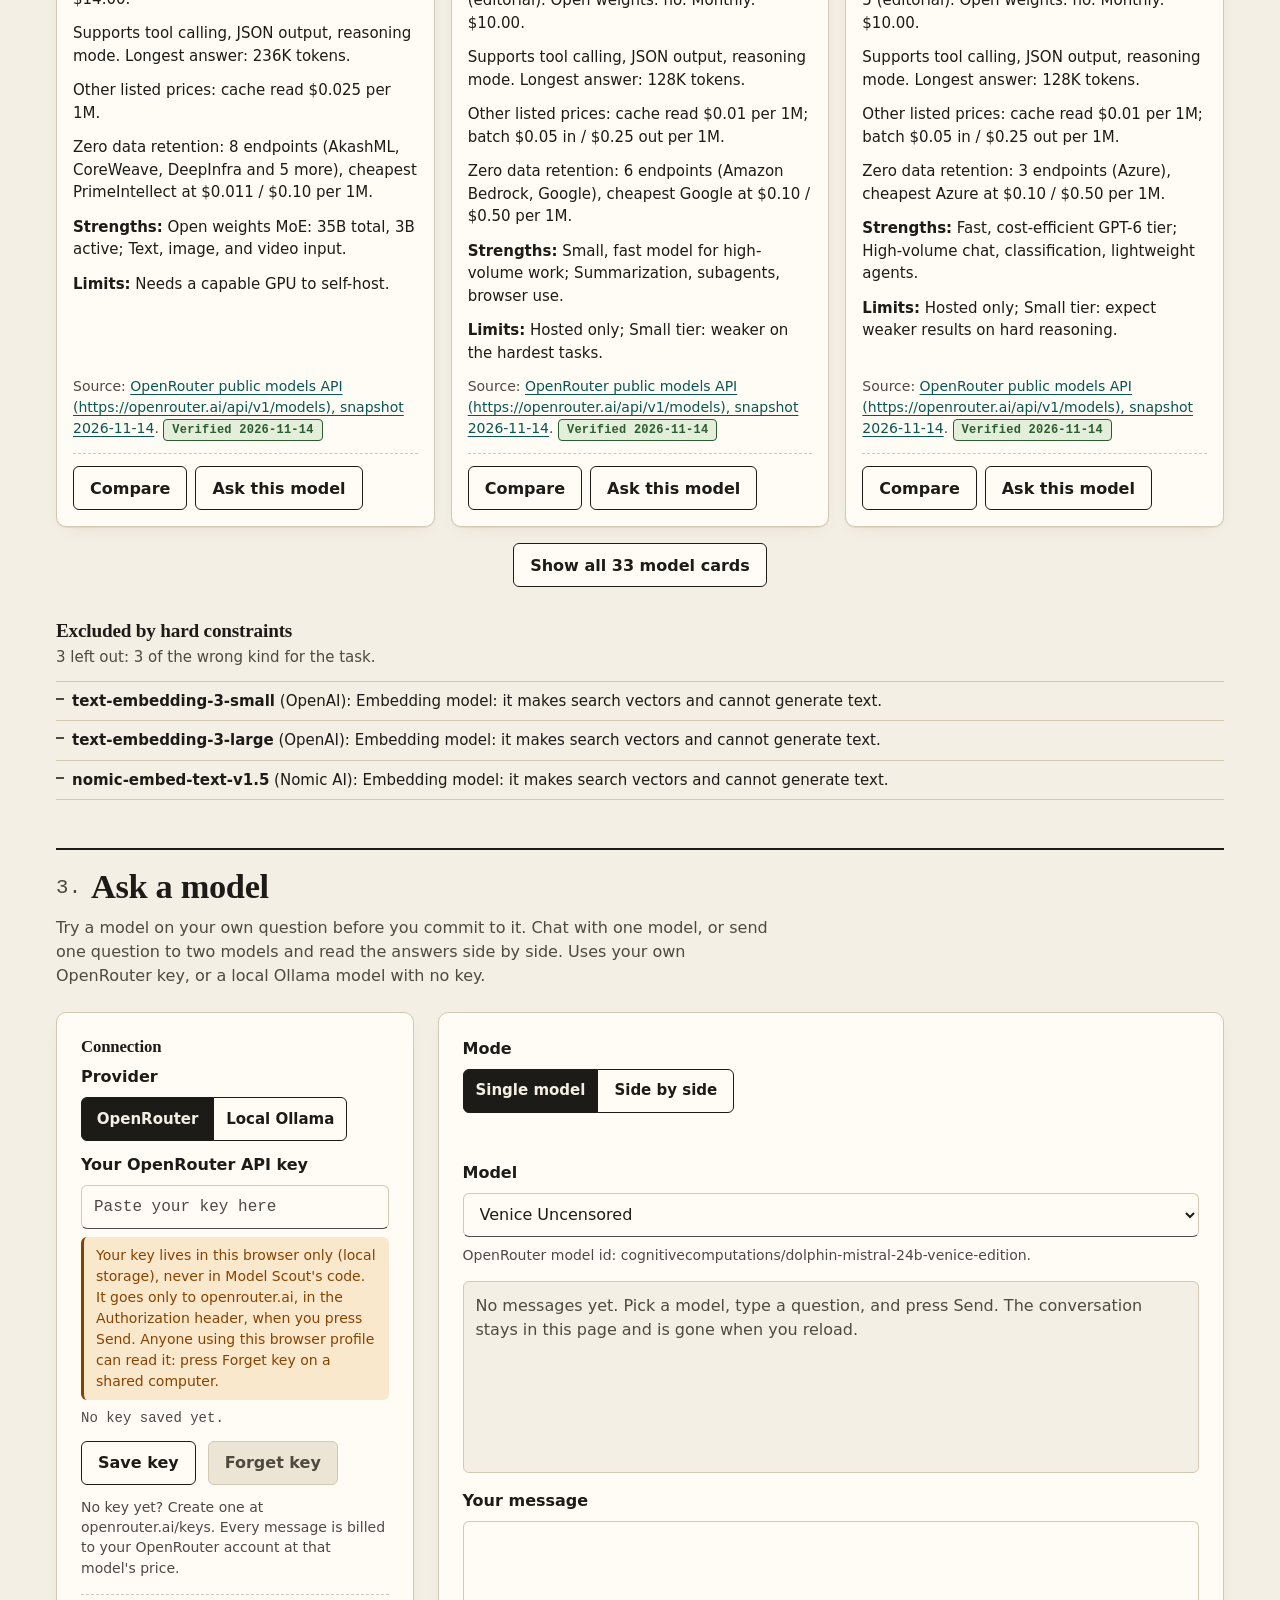
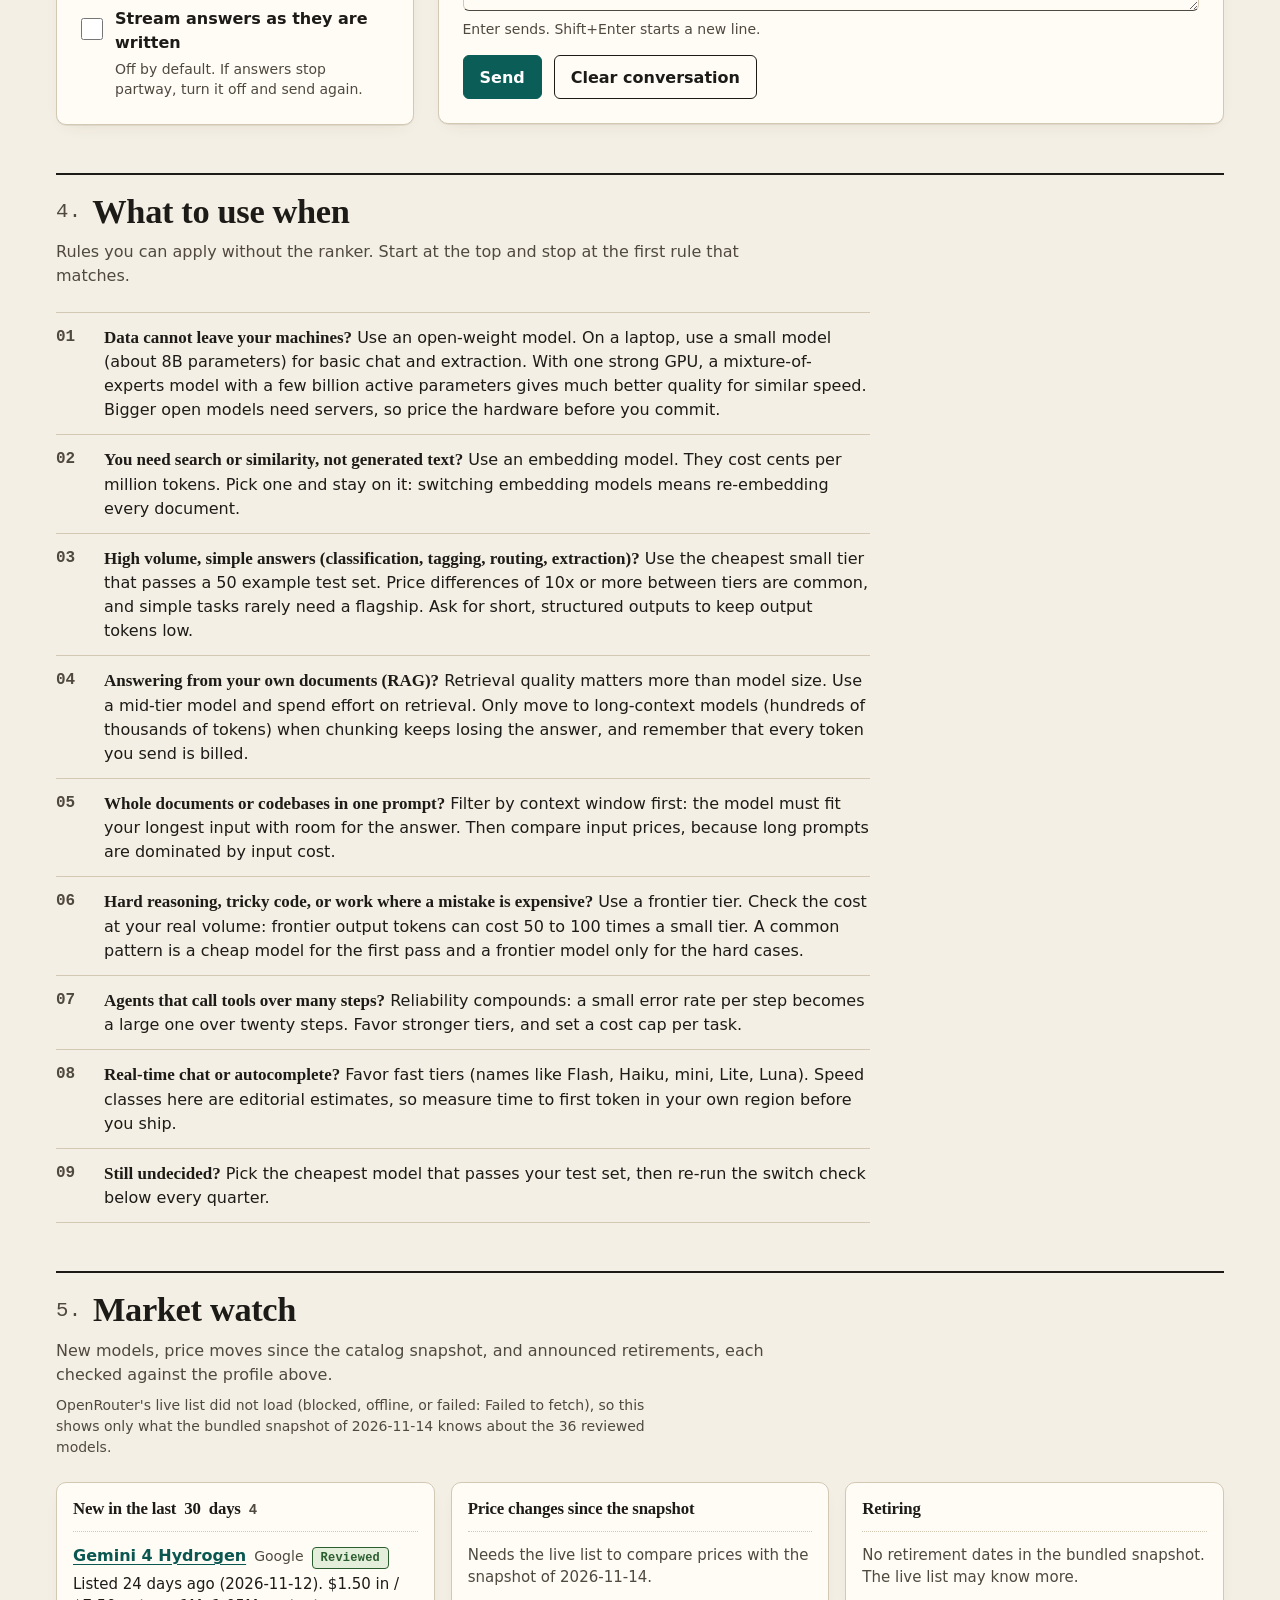
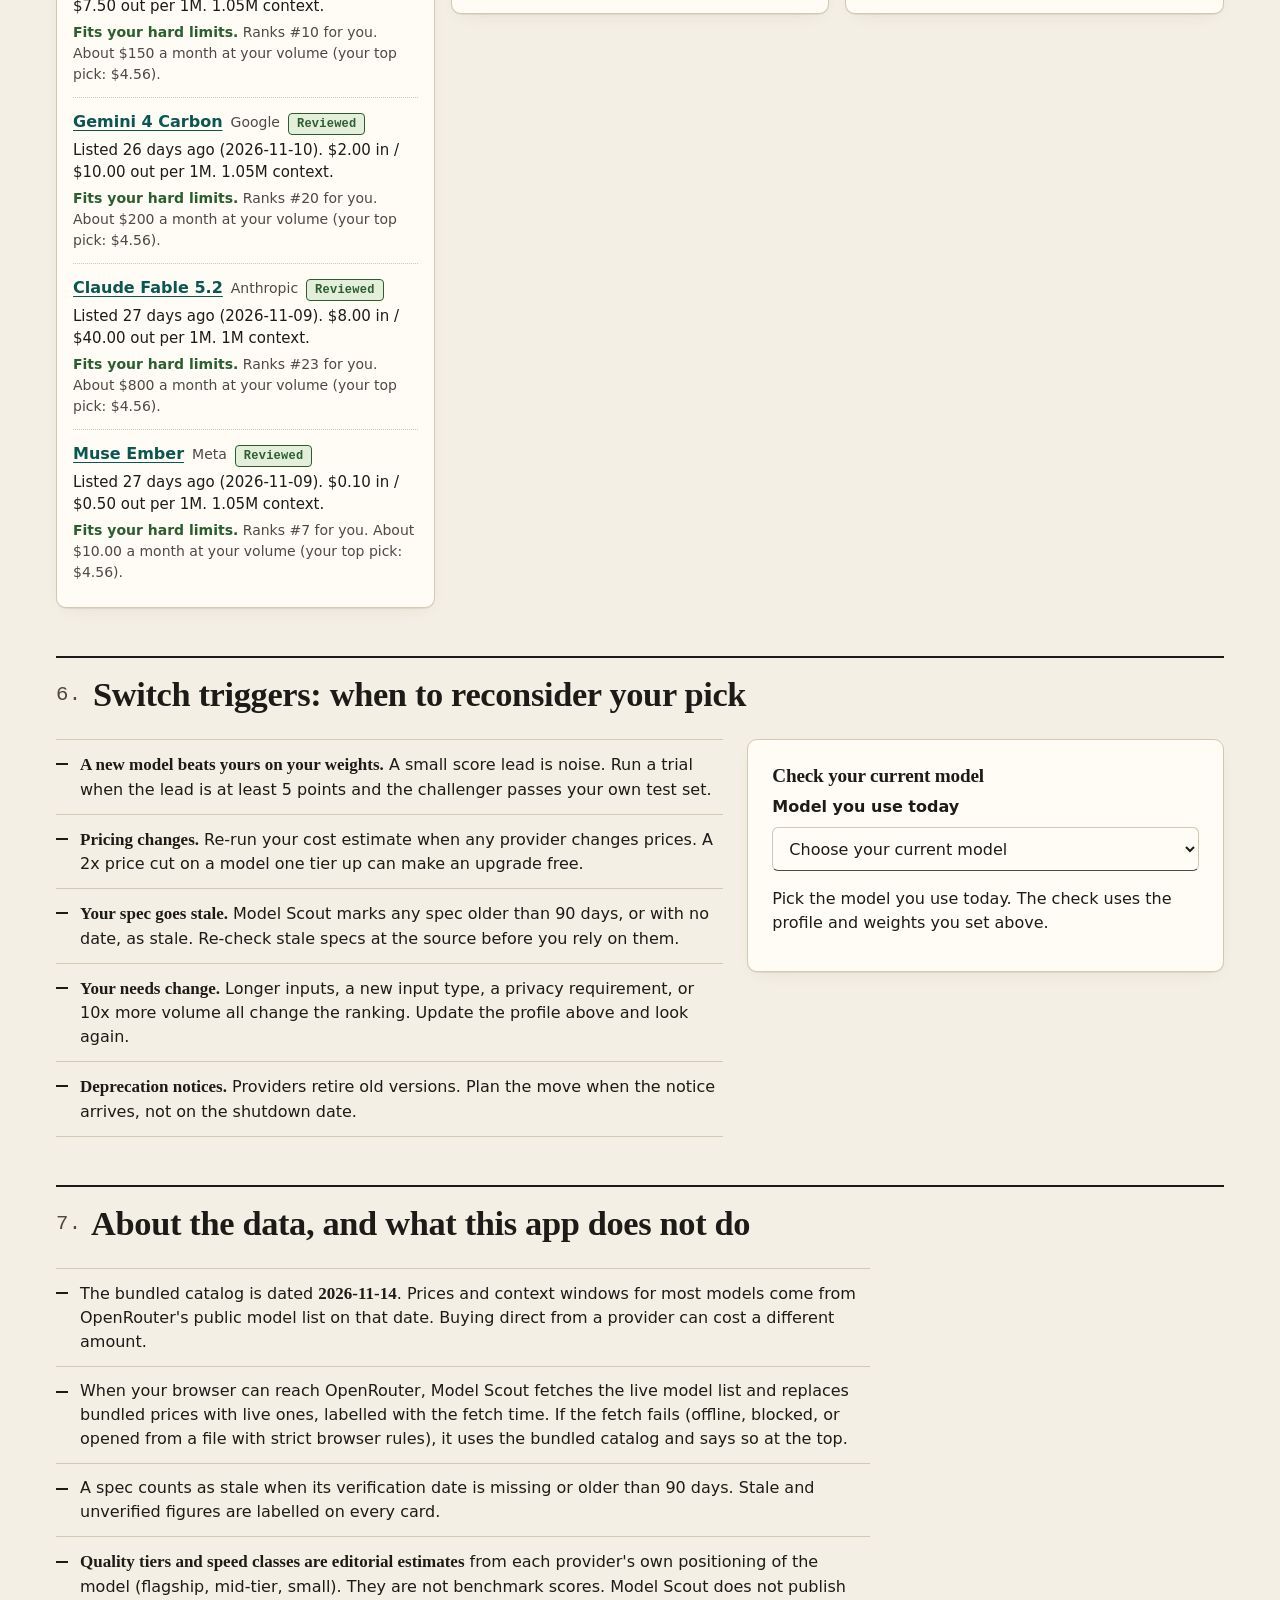
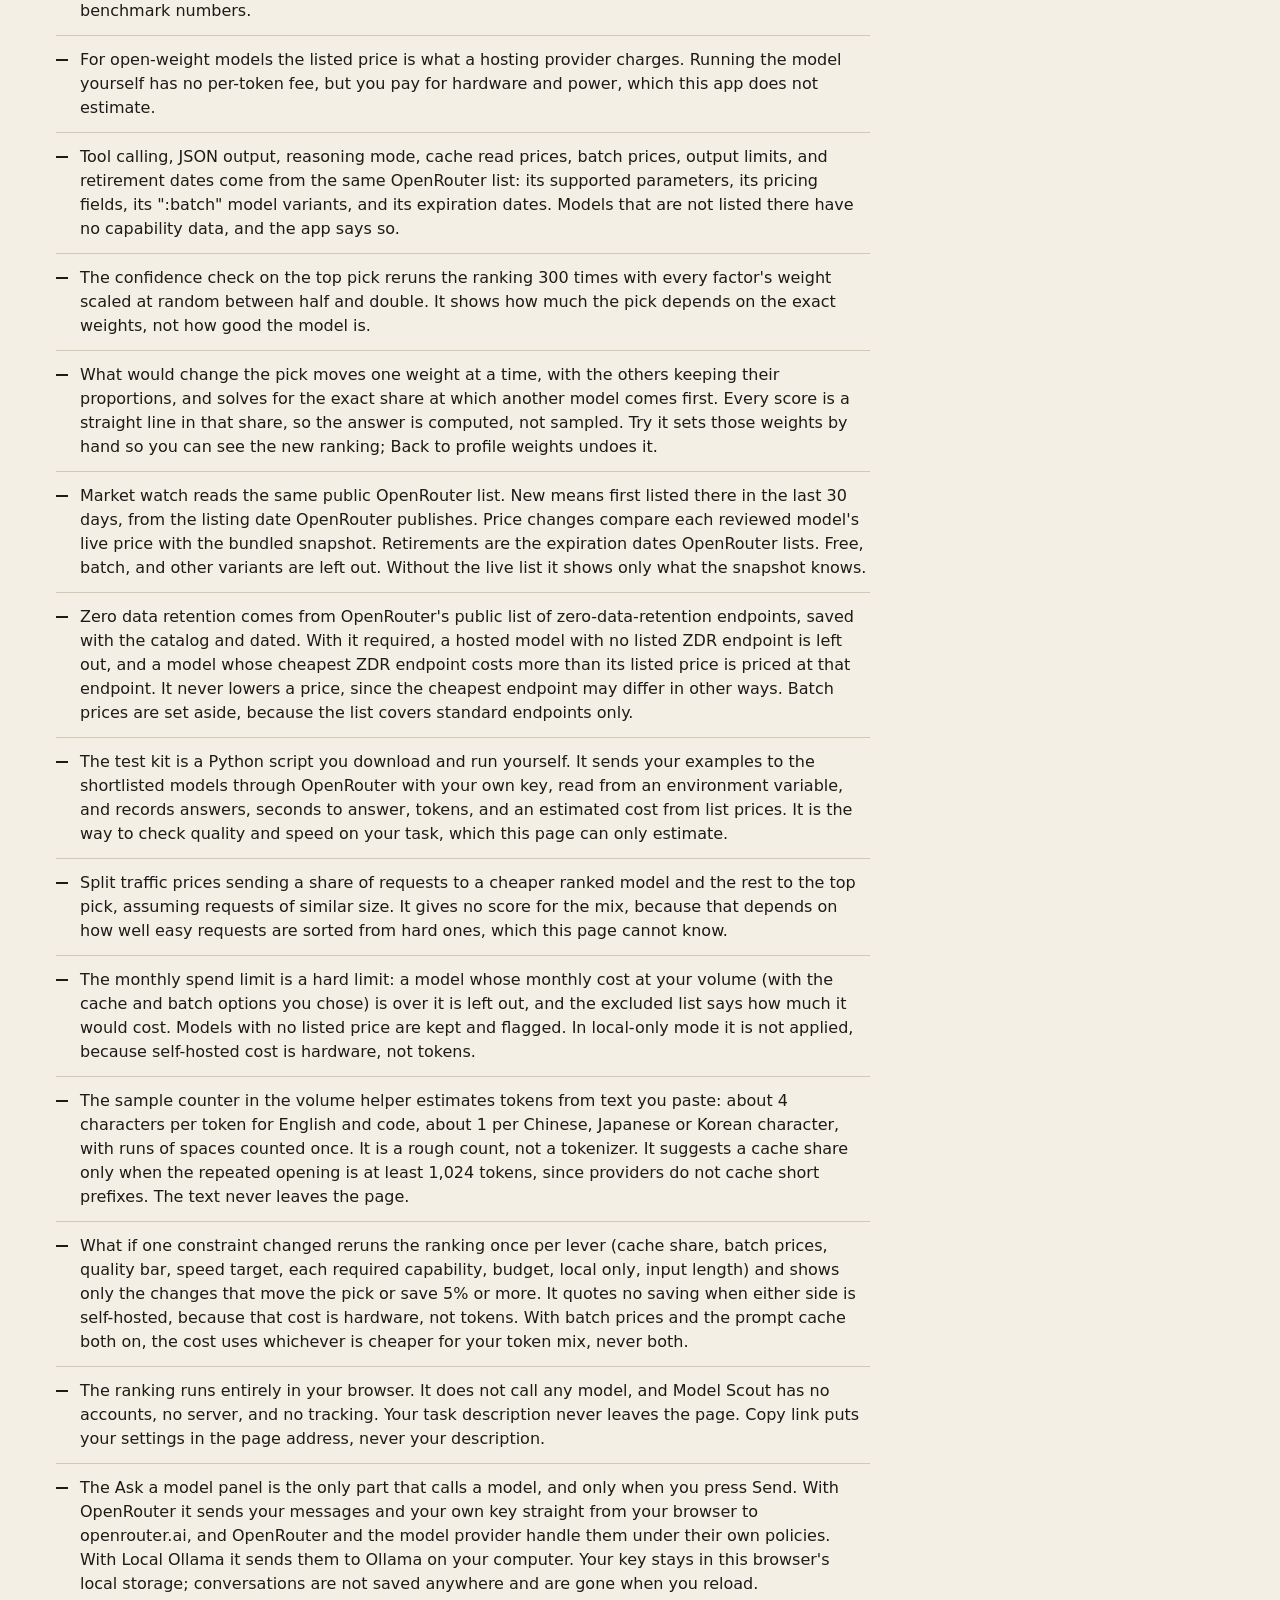
==== commit fb8d33db: "Model Scout: exclusion summary and CSV export on the site, 249 tests Co-Authored-By: Claude Opus 5.5" ====
--- a/model-scout/index.html
+++ b/model-scout/index.html
@@ -238,6 +238,7 @@
           <button type="button" id="share-link" class="btn">Copy link to this ranking</button>
           <button type="button" id="memo-copy" class="btn">Copy decision memo</button>
           <button type="button" id="memo-download" class="btn">Download memo (.md)</button>
+          <button type="button" id="table-csv" class="btn">Download table (.csv)</button>
           <span id="share-status" class="muted" aria-live="polite"></span>
         </div>
       </div>
@@ -369,6 +370,7 @@
 
       <div class="sub-head">
         <h3>Excluded by hard constraints</h3>
+        <p id="excluded-summary" class="muted" aria-live="polite"></p>
       </div>
       <ul id="excluded" class="excluded"></ul>
     </section>
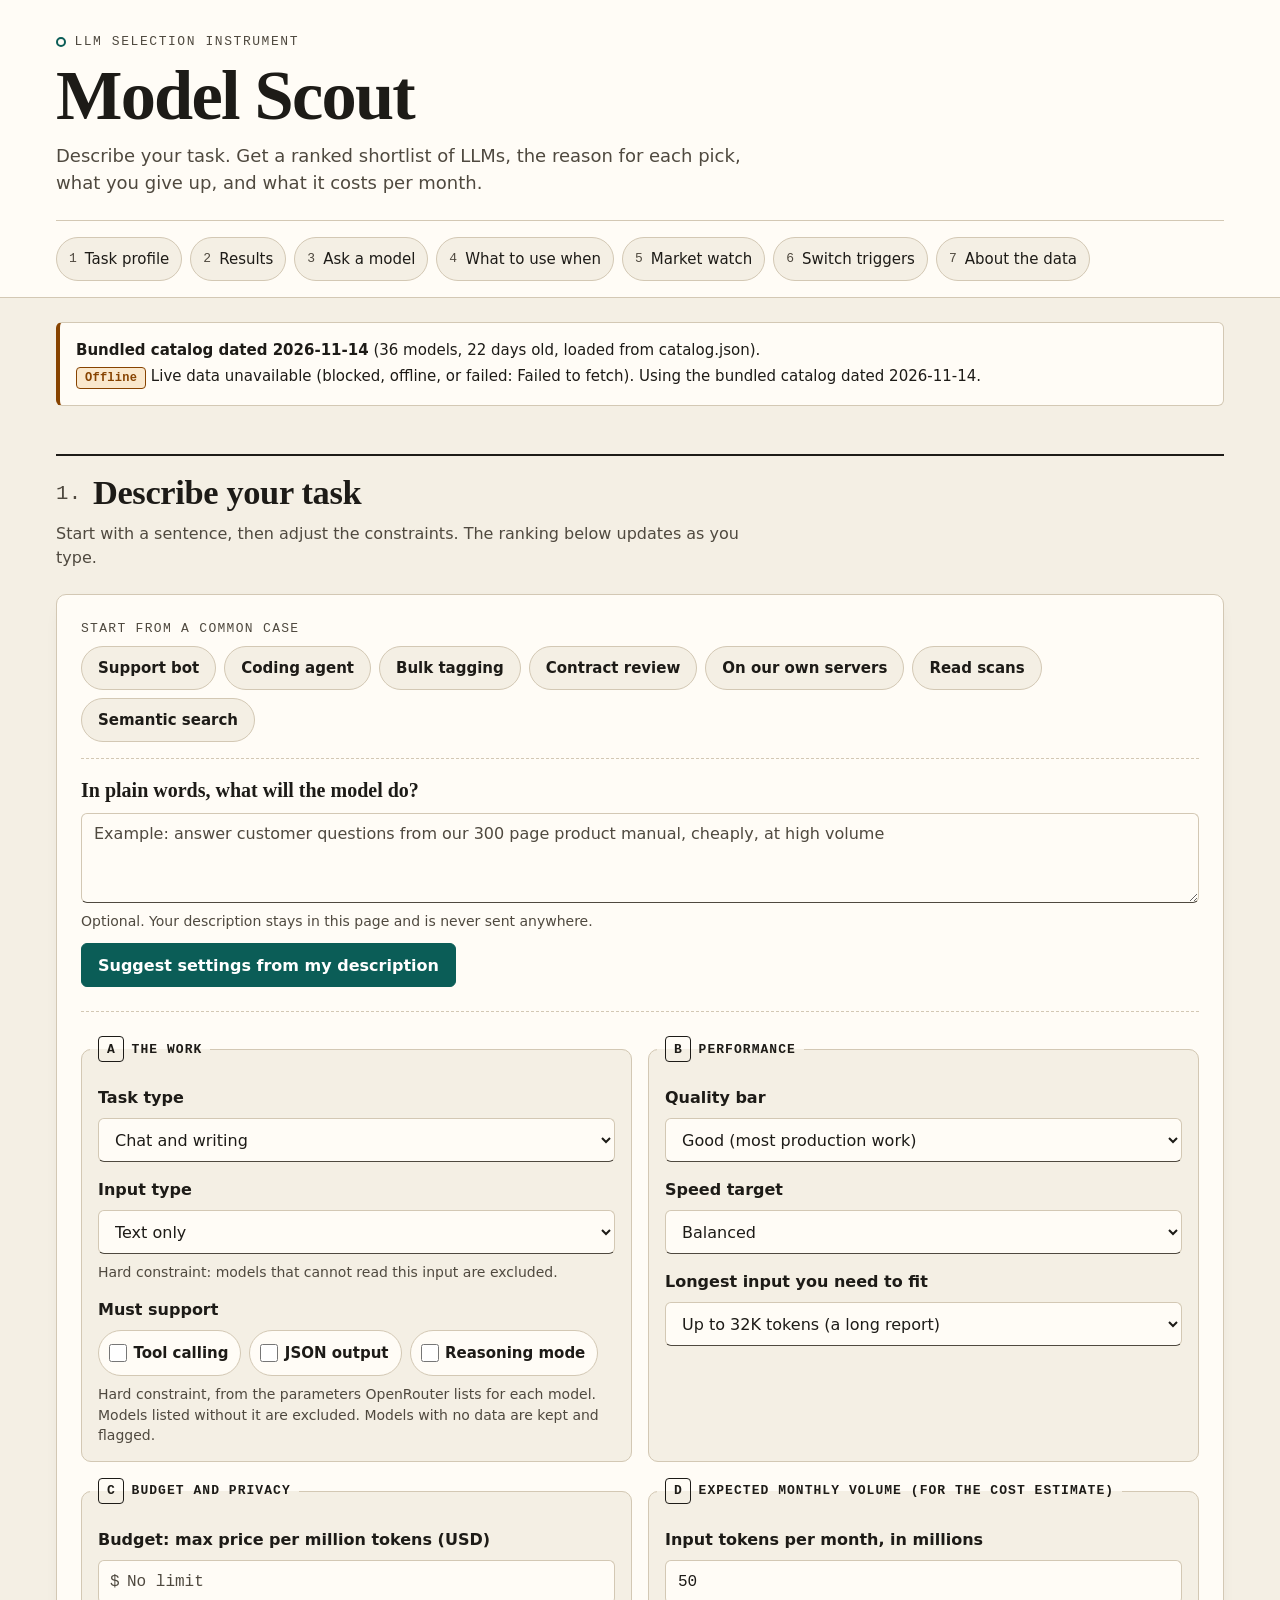
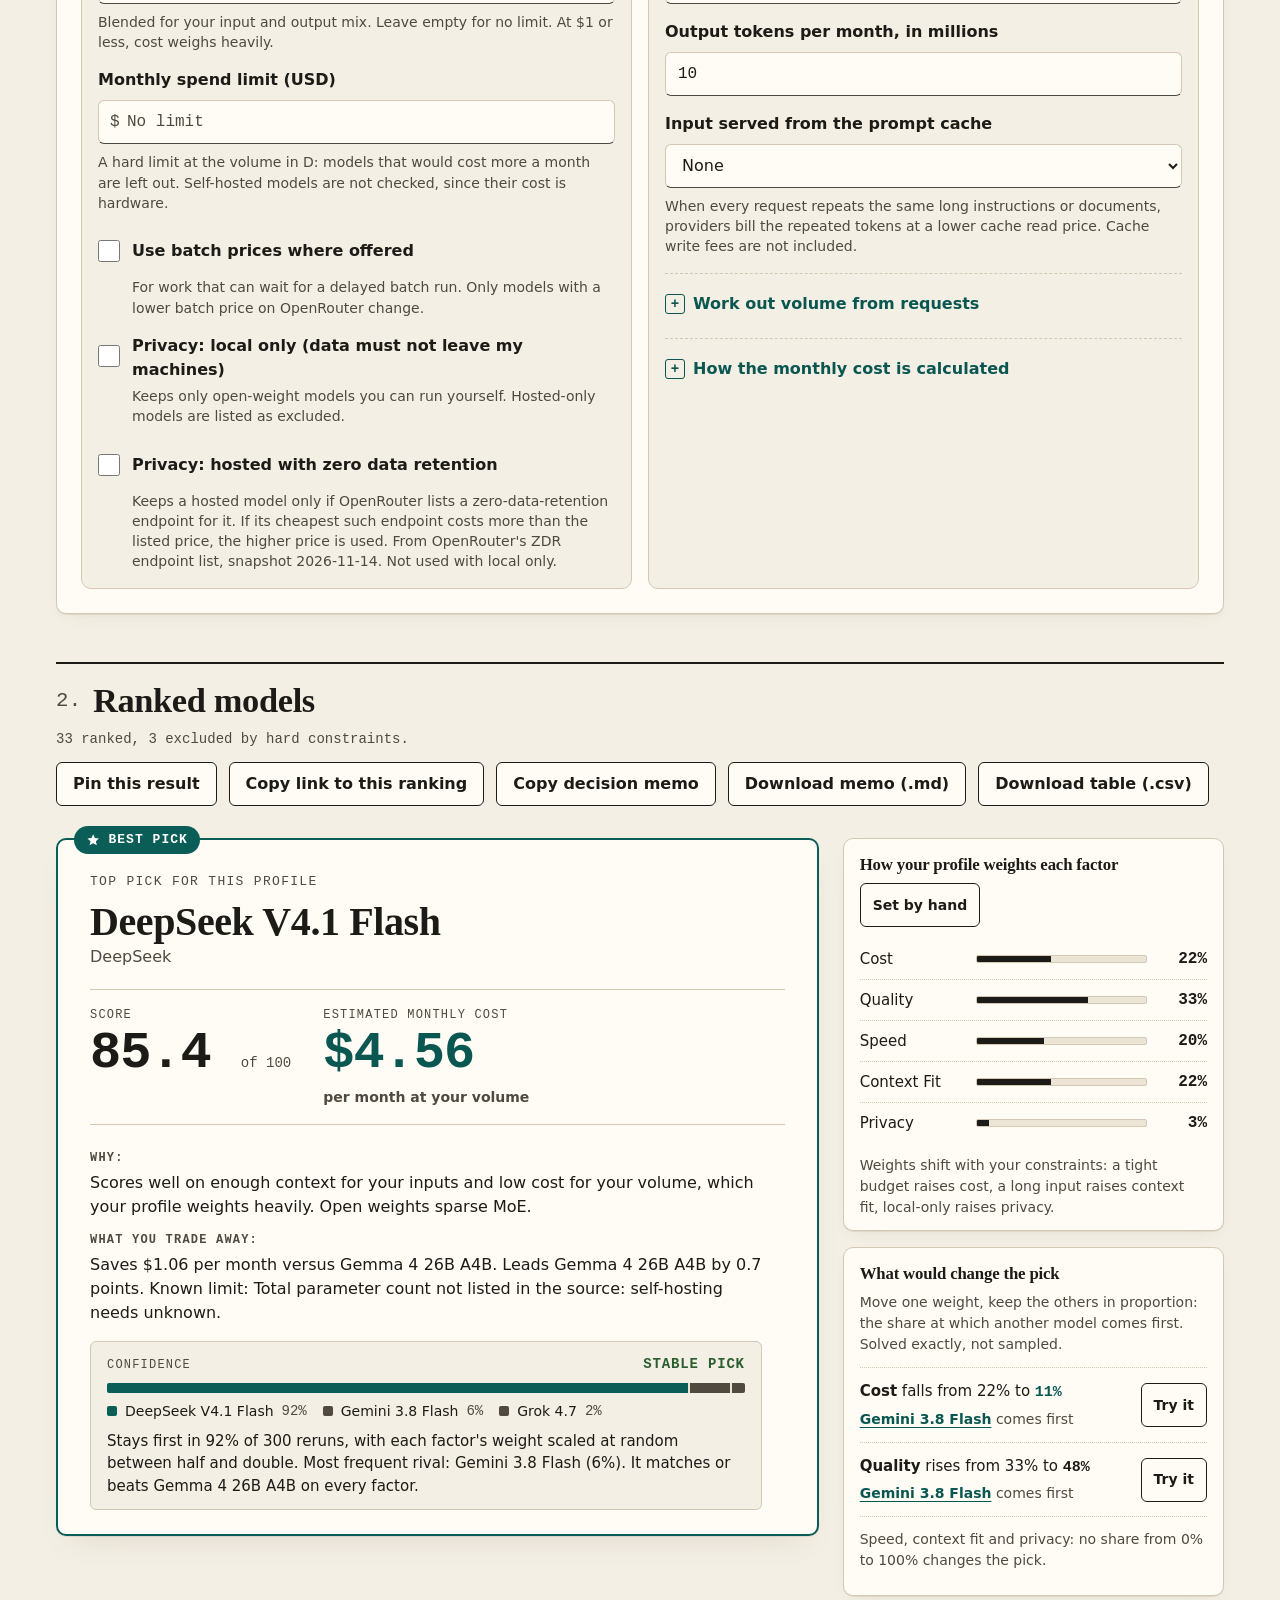
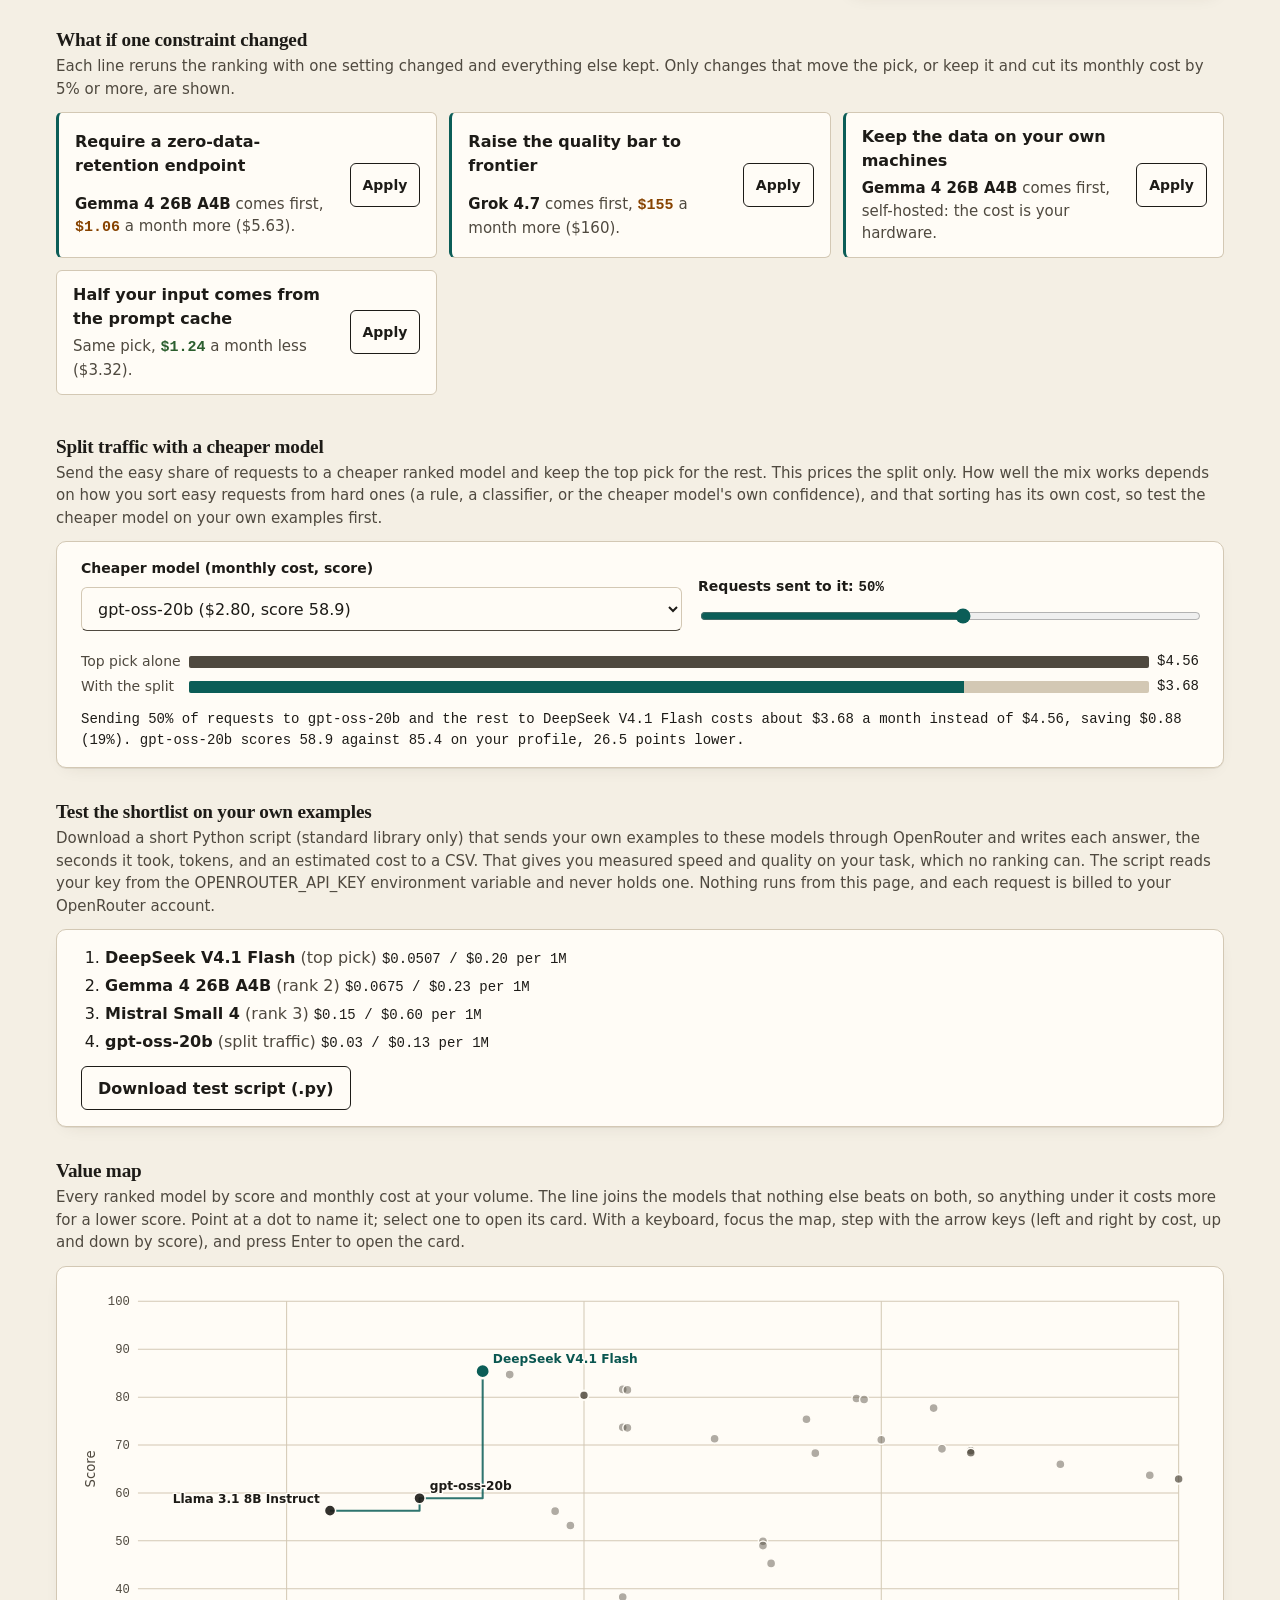
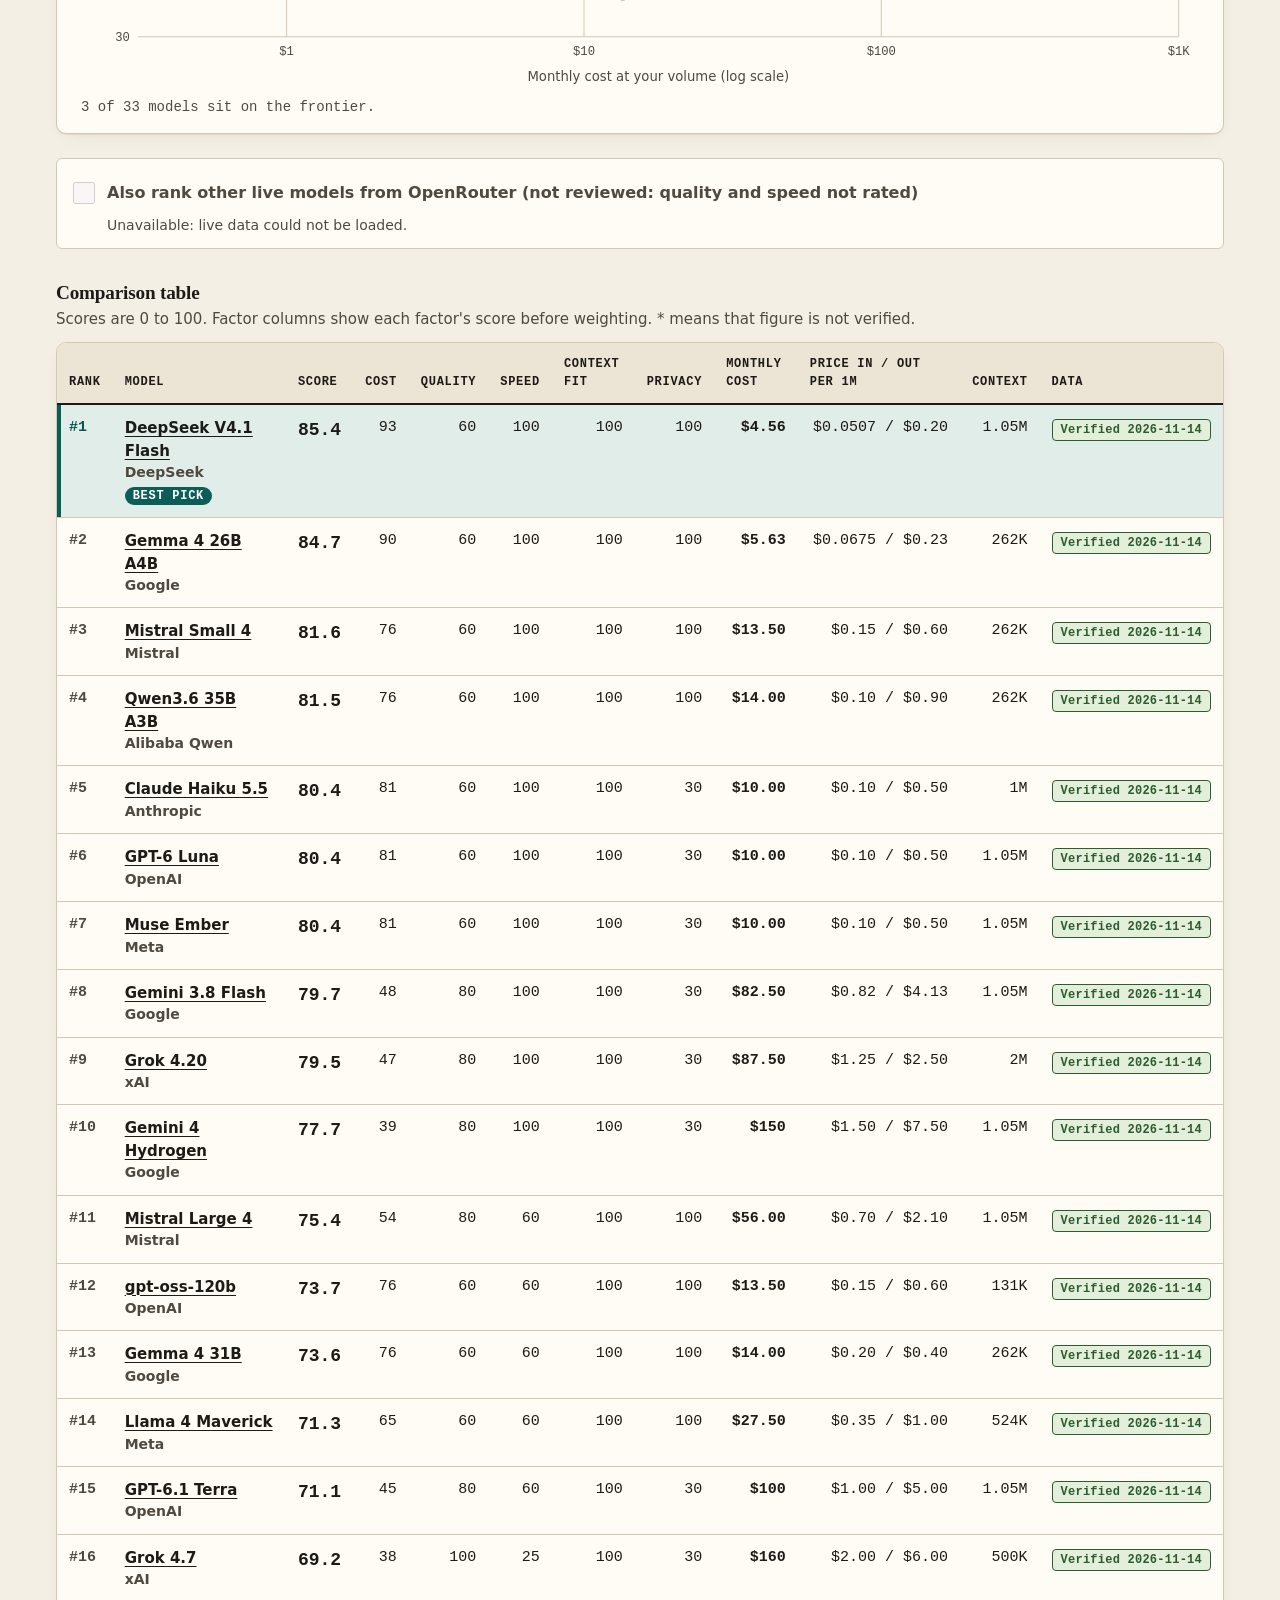
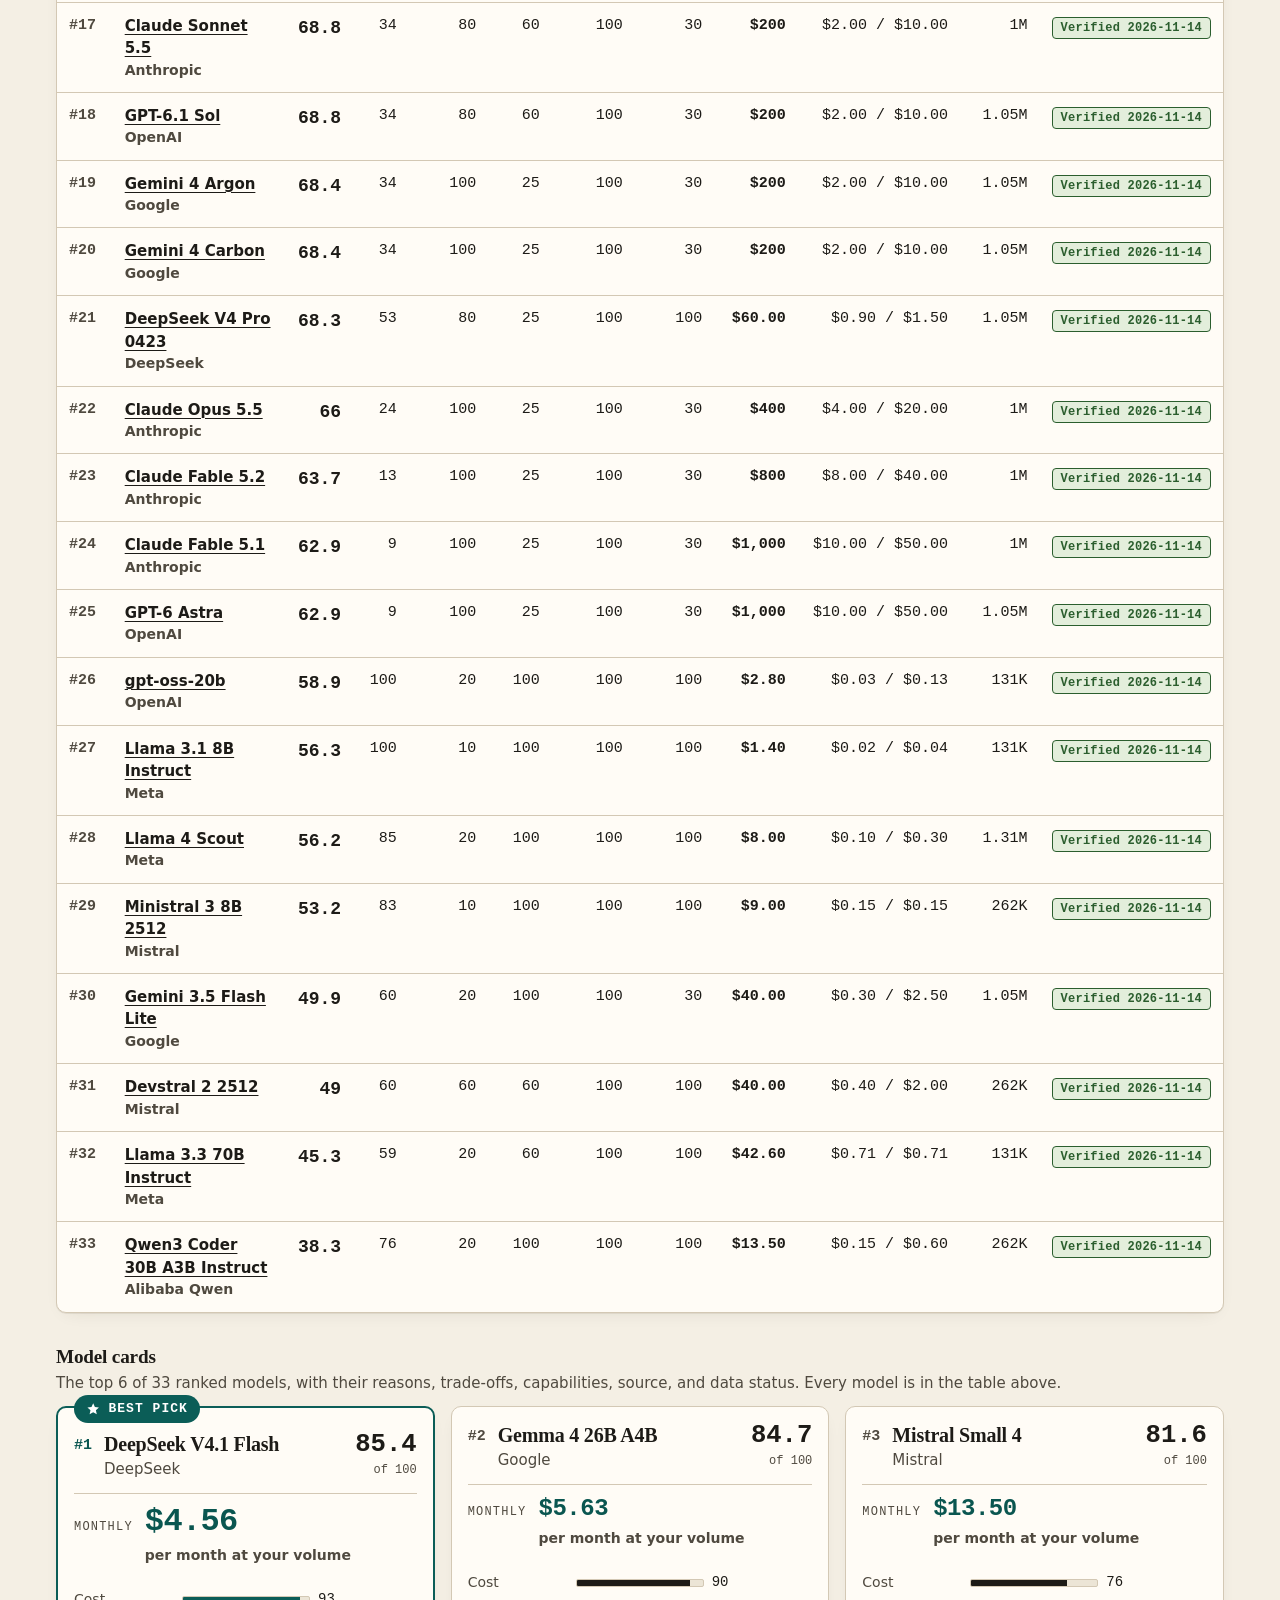
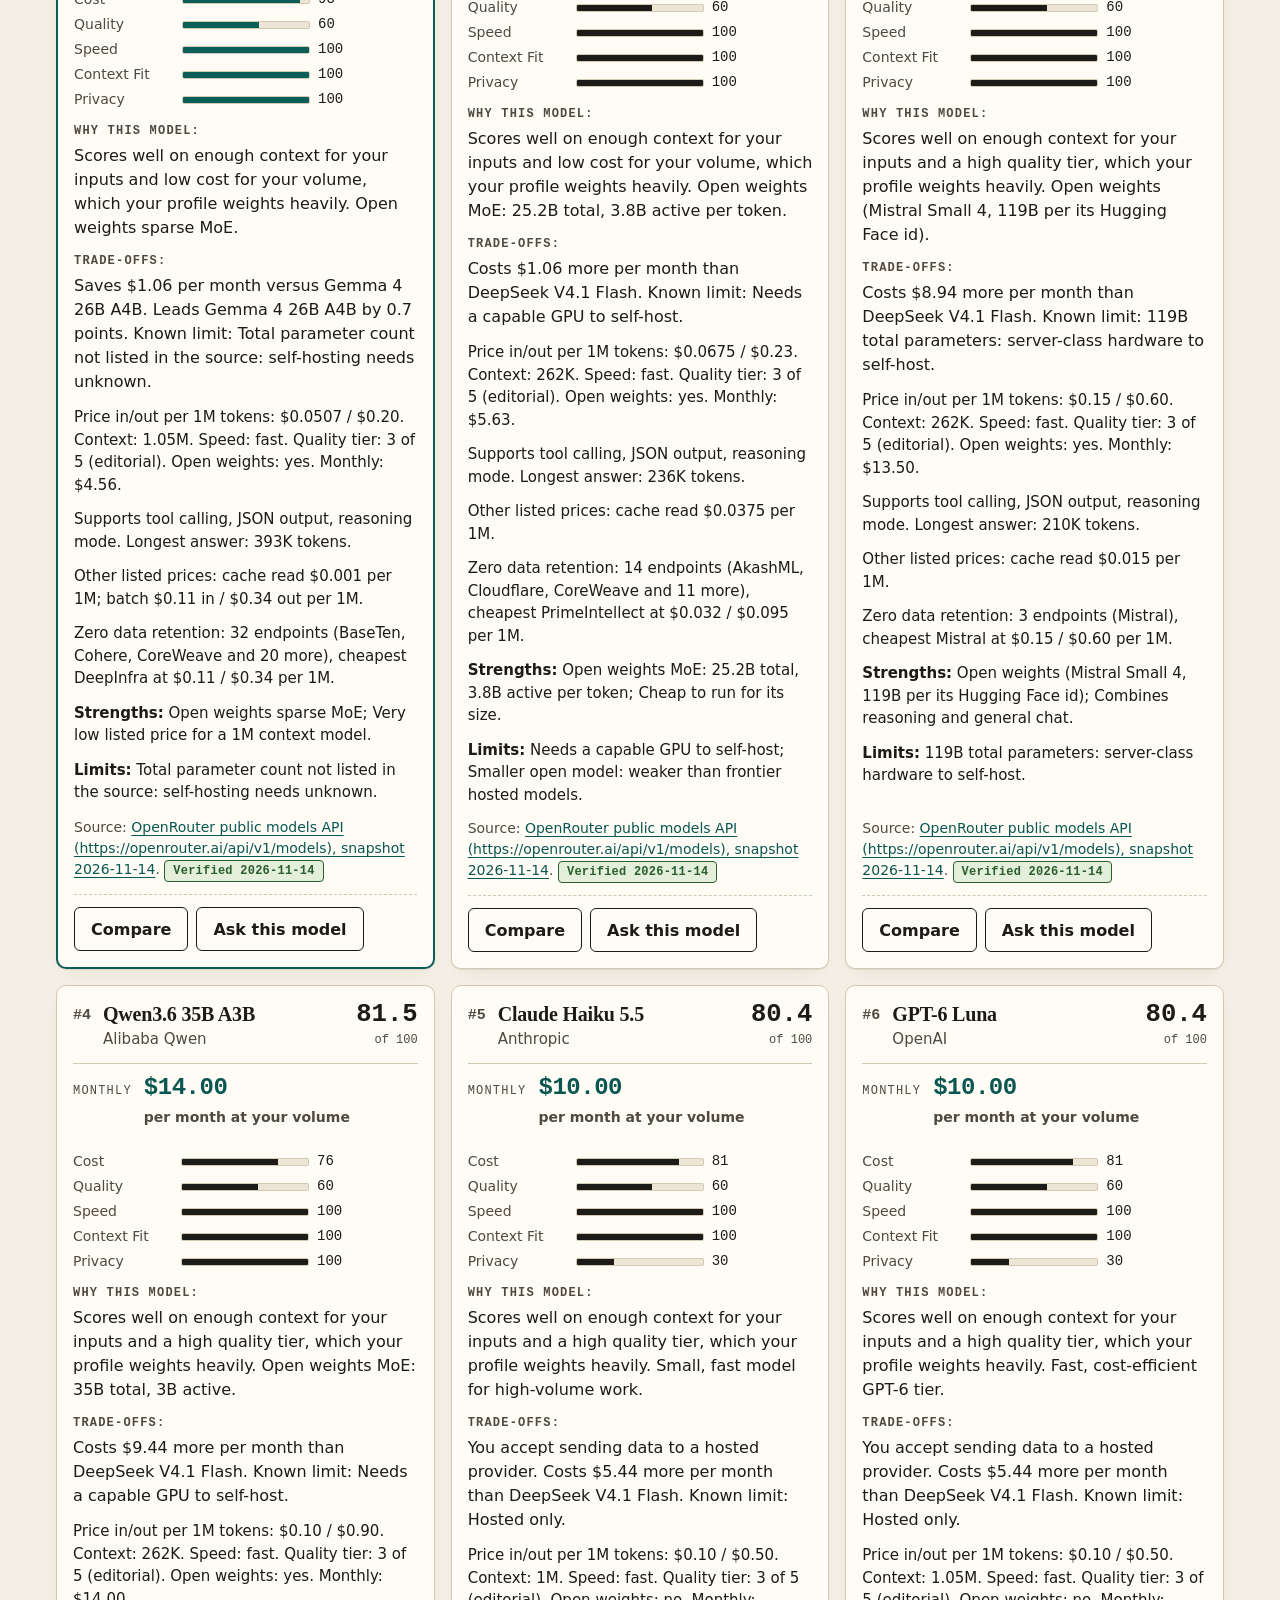
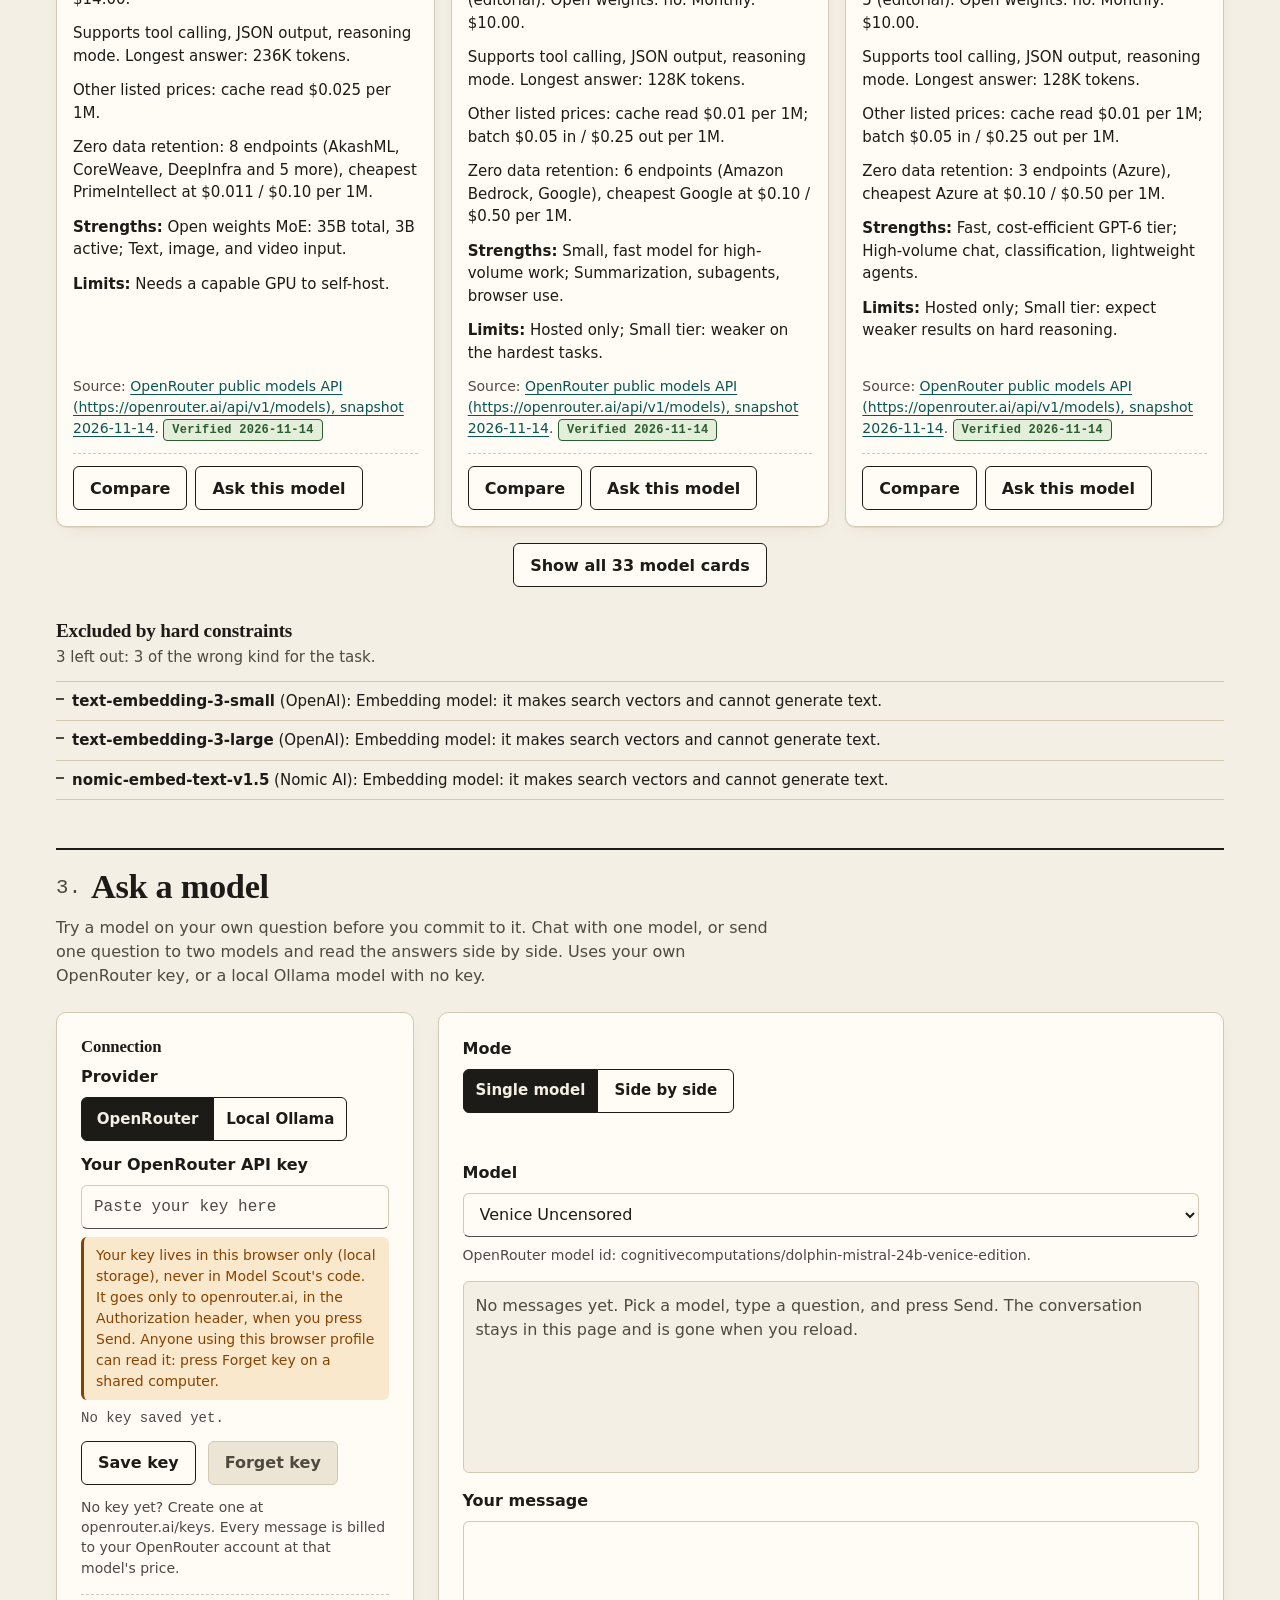
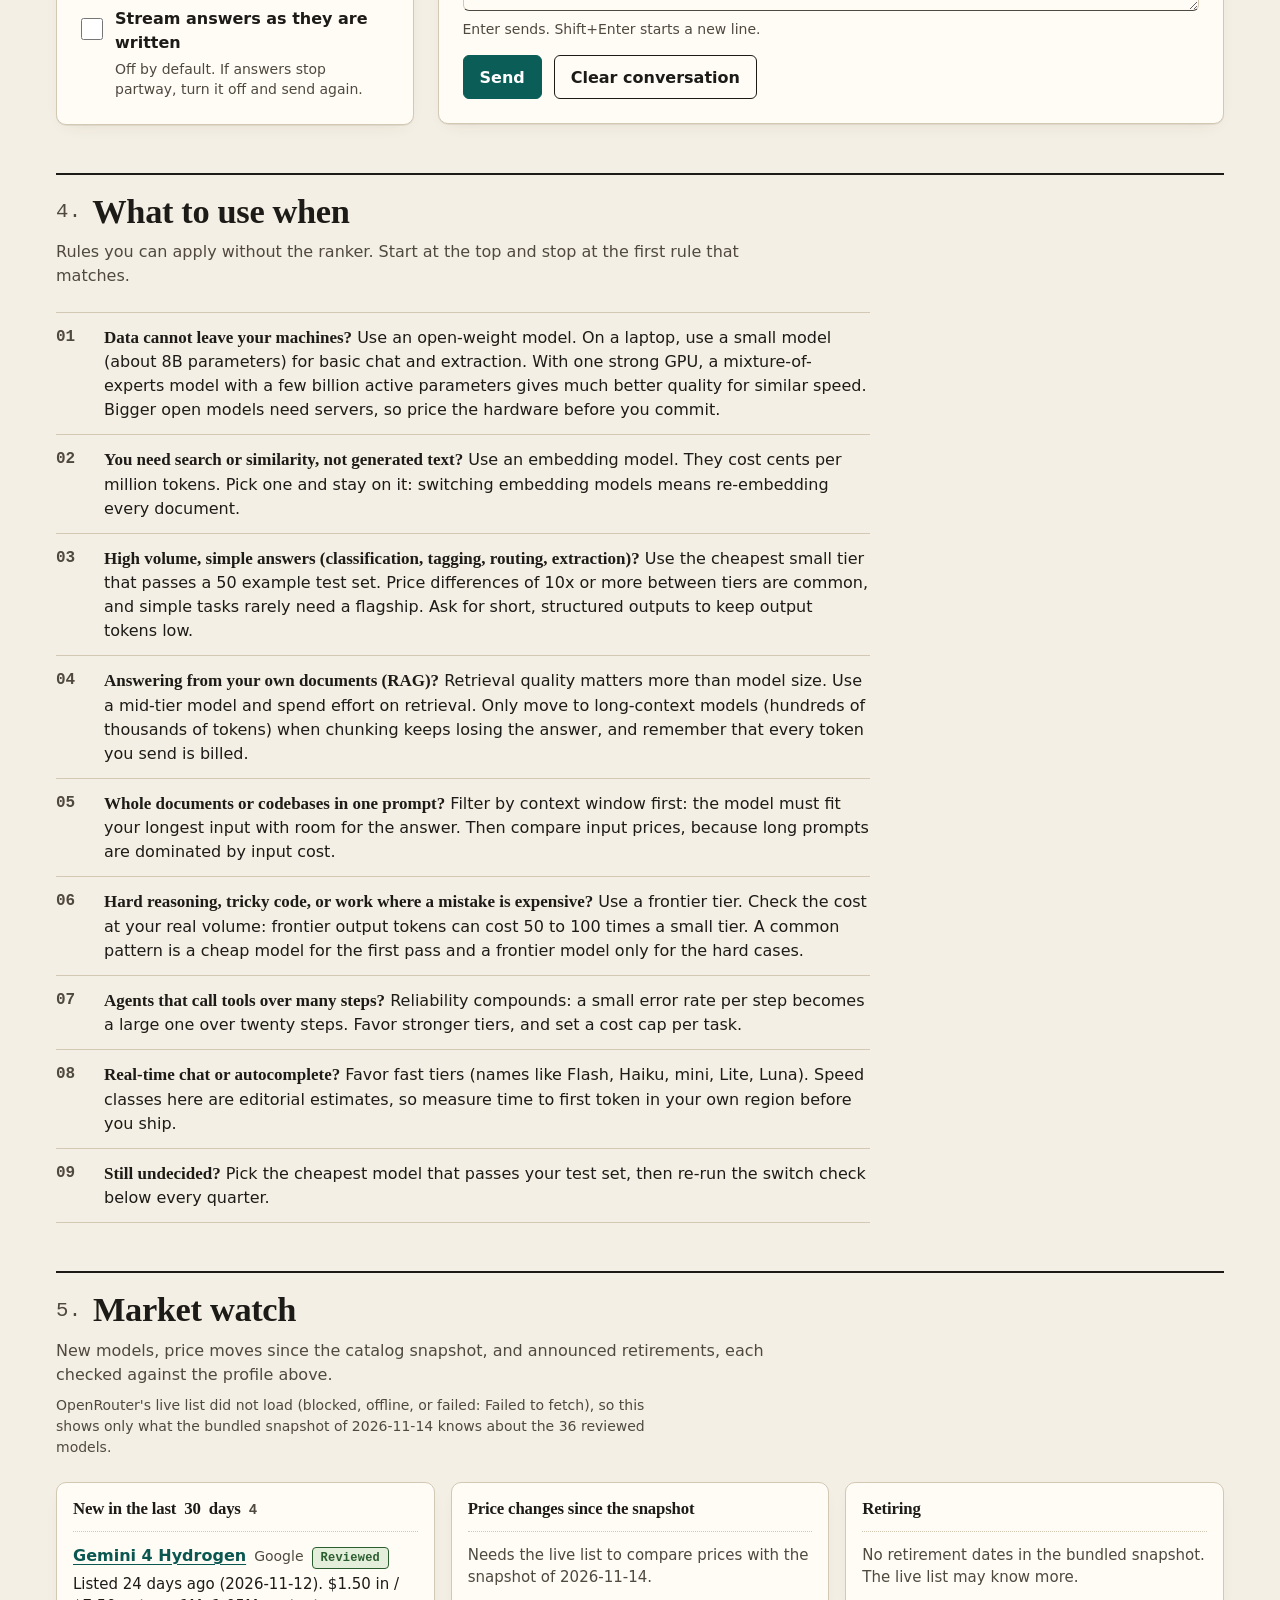
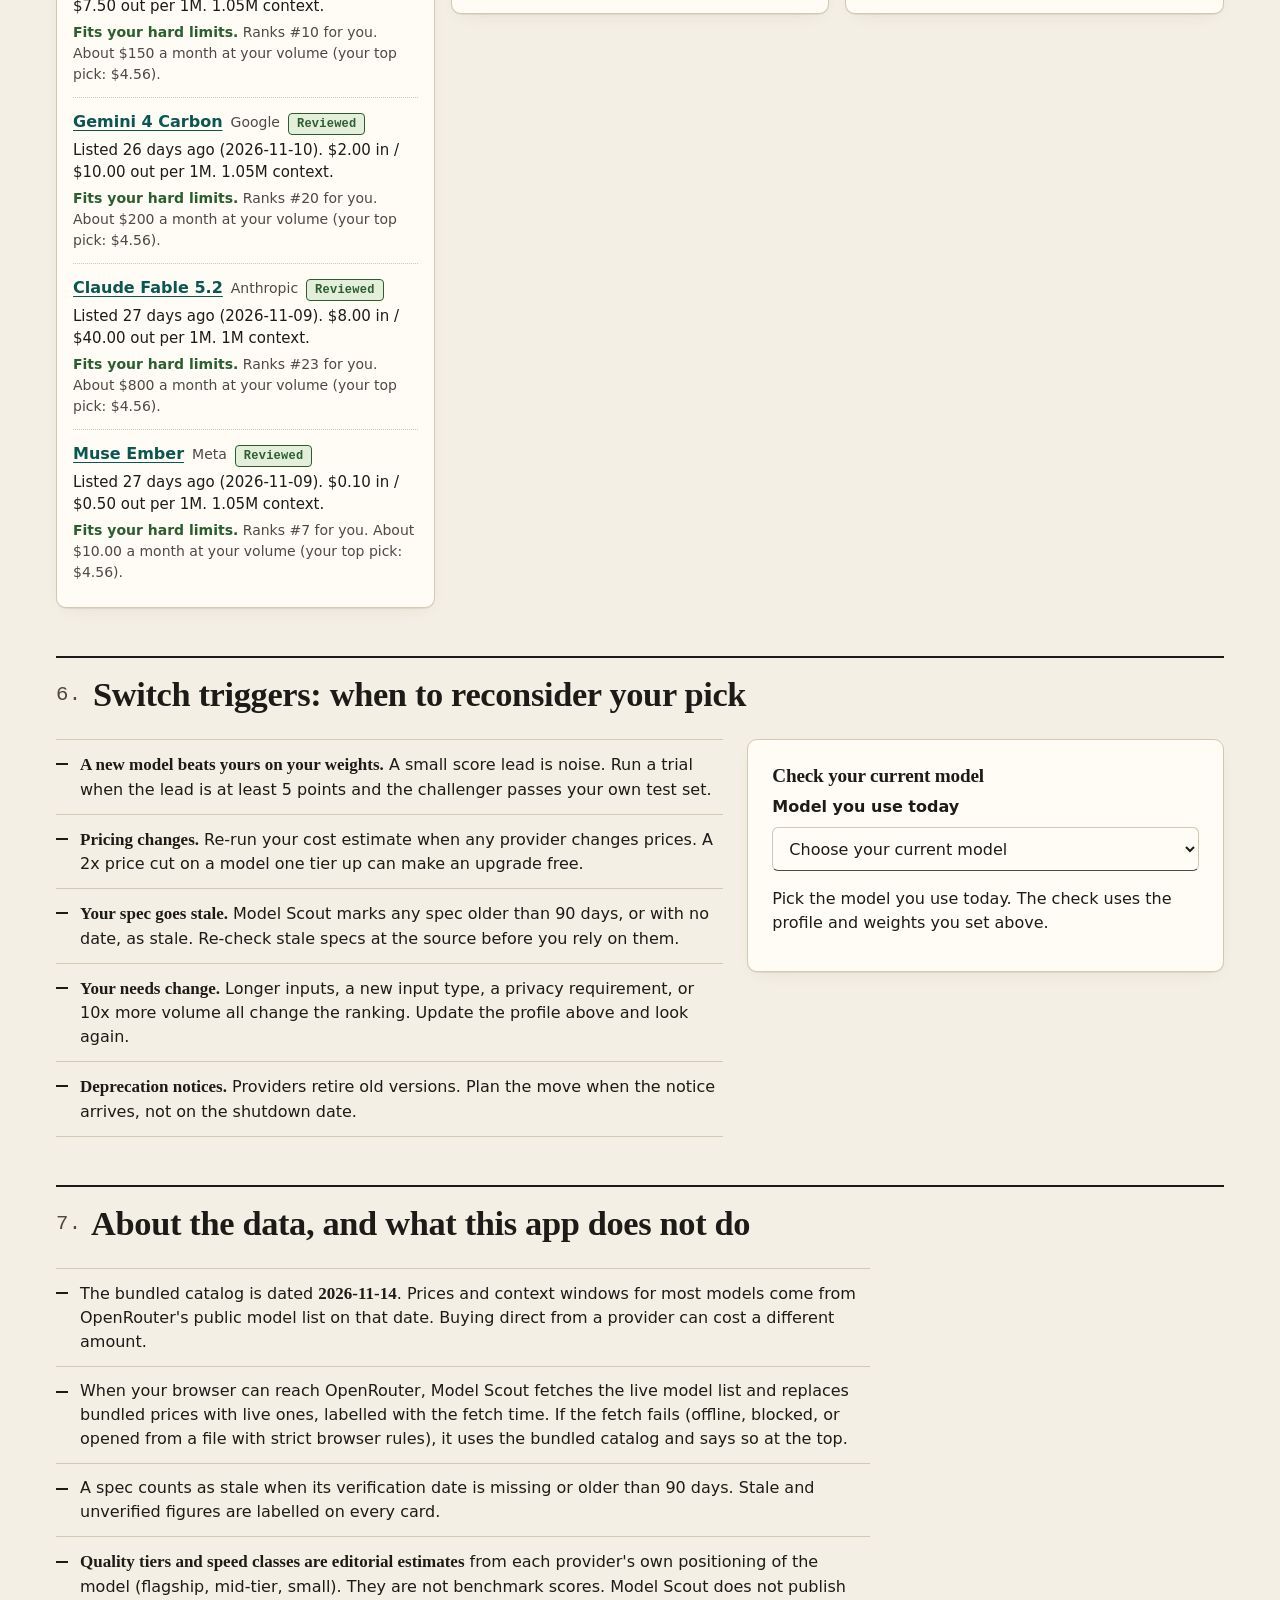
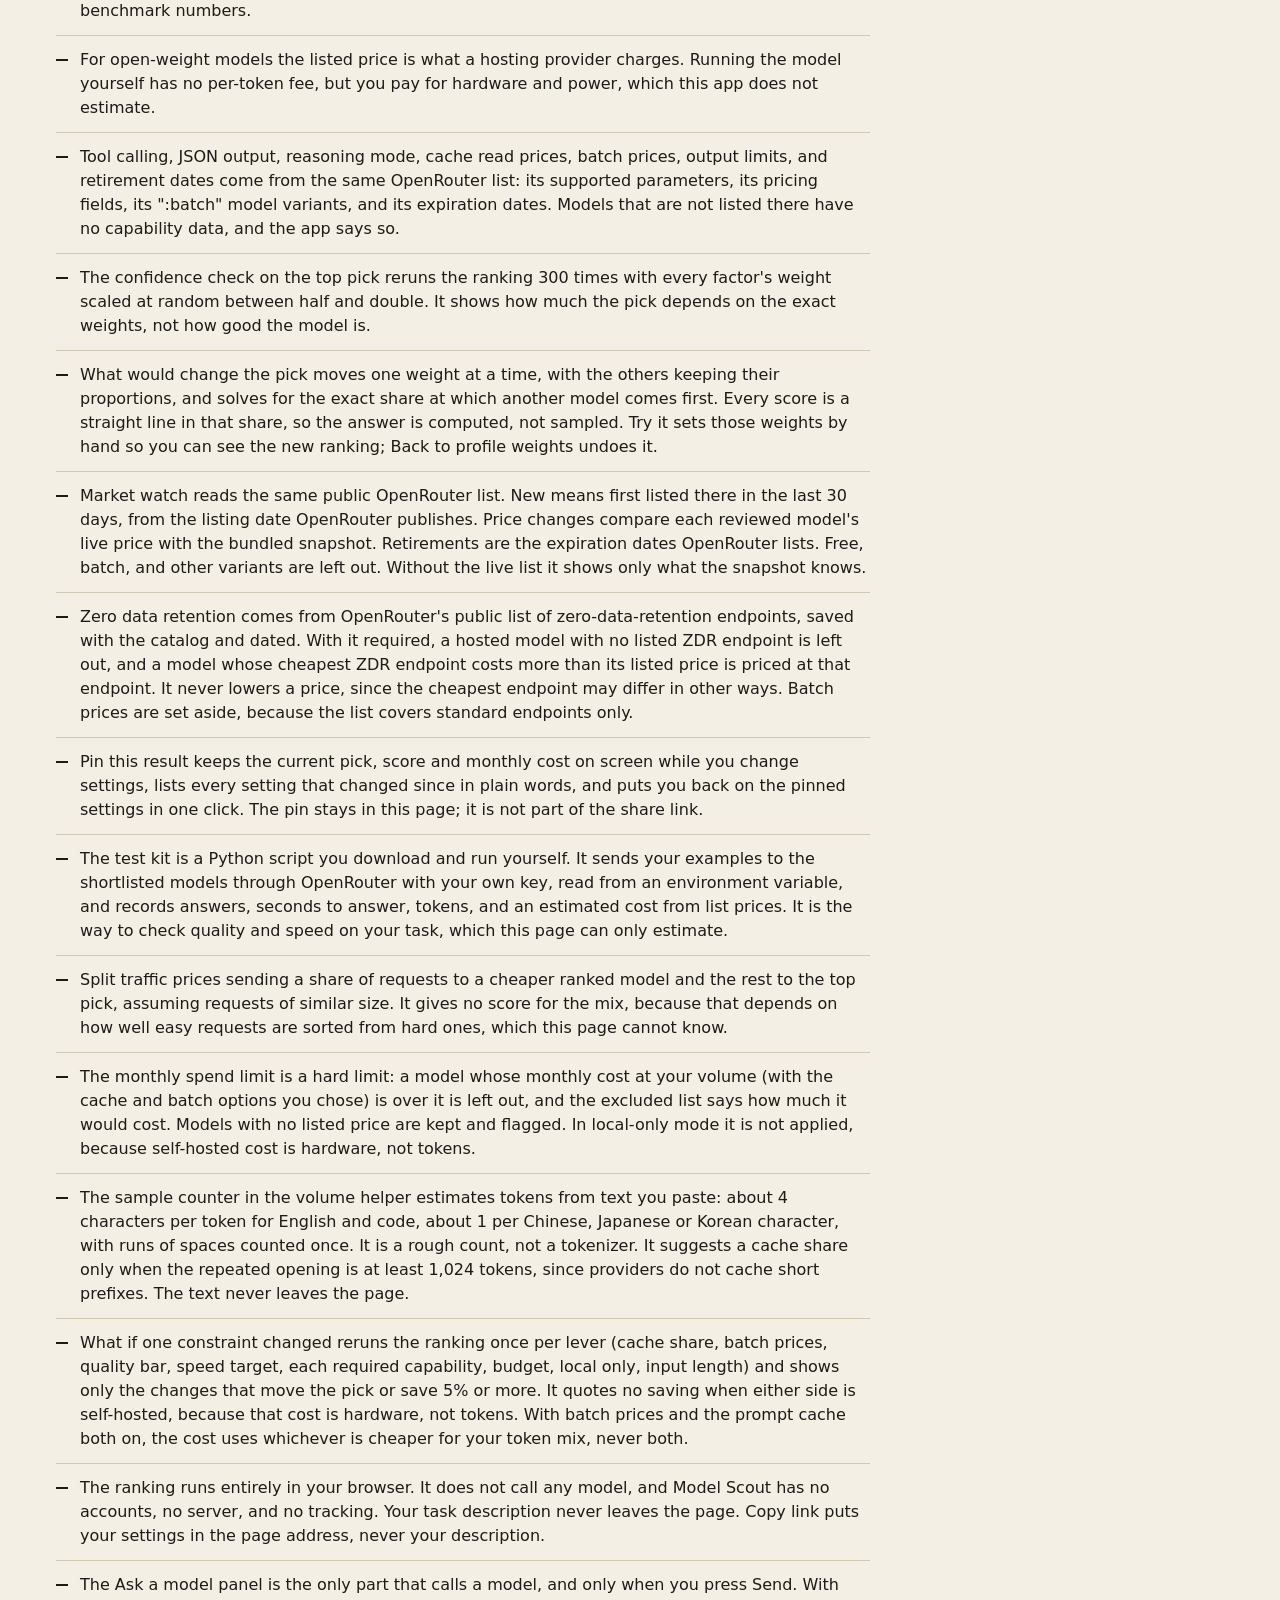
==== commit bc690bc5: "Model Scout: pinned scenario on the site, 252 tests Co-Authored-By: Claude Opus 5.5 <noreply@anthrop" ====
--- a/model-scout/index.html
+++ b/model-scout/index.html
@@ -235,11 +235,21 @@
         <h2 id="results-h"><span class="sec-num">2.</span> Ranked models</h2>
         <p id="result-count" class="block-lede readout" aria-live="polite">Ranking will appear once the catalog loads.</p>
         <div class="share-row">
+          <button type="button" id="pin-btn" class="btn">Pin this result</button>
           <button type="button" id="share-link" class="btn">Copy link to this ranking</button>
           <button type="button" id="memo-copy" class="btn">Copy decision memo</button>
           <button type="button" id="memo-download" class="btn">Download memo (.md)</button>
           <button type="button" id="table-csv" class="btn">Download table (.csv)</button>
           <span id="share-status" class="muted" aria-live="polite"></span>
+        </div>
+        <div id="pin-bar" class="pin-bar" role="region" aria-labelledby="pin-h" hidden>
+          <h3 id="pin-h" class="pin-h">Pinned scenario</h3>
+          <p id="pin-text" class="pin-text" aria-live="polite"></p>
+          <ul id="pin-diff" class="pin-diff"></ul>
+          <div class="pin-actions">
+            <button type="button" id="pin-restore" class="btn btn-small">Back to the pinned settings</button>
+            <button type="button" id="pin-clear" class="btn btn-small">Unpin</button>
+          </div>
         </div>
       </div>
 
@@ -579,6 +589,7 @@
         <li>What would change the pick moves one weight at a time, with the others keeping their proportions, and solves for the exact share at which another model comes first. Every score is a straight line in that share, so the answer is computed, not sampled. Try it sets those weights by hand so you can see the new ranking; Back to profile weights undoes it.</li>
         <li>Market watch reads the same public OpenRouter list. New means first listed there in the last 30 days, from the listing date OpenRouter publishes. Price changes compare each reviewed model's live price with the bundled snapshot. Retirements are the expiration dates OpenRouter lists. Free, batch, and other variants are left out. Without the live list it shows only what the snapshot knows.</li>
         <li>Zero data retention comes from OpenRouter's public list of zero-data-retention endpoints, saved with the catalog and dated. With it required, a hosted model with no listed ZDR endpoint is left out, and a model whose cheapest ZDR endpoint costs more than its listed price is priced at that endpoint. It never lowers a price, since the cheapest endpoint may differ in other ways. Batch prices are set aside, because the list covers standard endpoints only.</li>
+        <li>Pin this result keeps the current pick, score and monthly cost on screen while you change settings, lists every setting that changed since in plain words, and puts you back on the pinned settings in one click. The pin stays in this page; it is not part of the share link.</li>
         <li>The test kit is a Python script you download and run yourself. It sends your examples to the shortlisted models through OpenRouter with your own key, read from an environment variable, and records answers, seconds to answer, tokens, and an estimated cost from list prices. It is the way to check quality and speed on your task, which this page can only estimate.</li>
         <li>Split traffic prices sending a share of requests to a cheaper ranked model and the rest to the top pick, assuming requests of similar size. It gives no score for the mix, because that depends on how well easy requests are sorted from hard ones, which this page cannot know.</li>
         <li>The monthly spend limit is a hard limit: a model whose monthly cost at your volume (with the cache and batch options you chose) is over it is left out, and the excluded list says how much it would cost. Models with no listed price are kept and flagged. In local-only mode it is not applied, because self-hosted cost is hardware, not tokens.</li>
--- a/model-scout/styles.css
+++ b/model-scout/styles.css
@@ -633,6 +633,13 @@
 .sample-helper .helper-readout { margin: var(--s2) 0; }
 .sample-helper .btn { margin-bottom: var(--s1); }
 
+.pin-bar { margin-top: var(--s3); padding: var(--s3); border: 1px solid var(--line); border-left: 4px solid var(--accent); border-radius: var(--radius); background: var(--surface); }
+.pin-bar[hidden] { display: none; }
+.pin-h { margin: 0 0 var(--s1); font-size: 0.875rem; font-family: var(--font-mono); text-transform: uppercase; letter-spacing: 0.06em; color: var(--muted); }
+.pin-text { margin: 0 0 var(--s2); }
+.pin-diff { margin: 0 0 var(--s2); padding-left: 1.25em; font-size: 0.9375rem; }
+.pin-diff li { margin: 0 0 2px; }
+.pin-actions { display: flex; flex-wrap: wrap; gap: var(--s2); }
 .share-row { display: flex; flex-wrap: wrap; align-items: center; gap: var(--s2) var(--s3); margin-top: var(--s3); }
 #share-status { flex: 1 1 16rem; font-size: 0.9375rem; overflow-wrap: anywhere; }
 .cards-more { display: flex; justify-content: center; margin-top: var(--s4); }
@@ -806,7 +813,7 @@
 }
 
 @media print {
-  .sections, .toolbar, .skip, #suggest, .presets, .share-row, .cards-more, .compare-tray, .h2h-actions, .h2h-remove { display: none; }
+  .sections, .toolbar, .skip, #suggest, .presets, .share-row, .pin-actions, .cards-more, .compare-tray, .h2h-actions, .h2h-remove { display: none; }
   .cards .card[hidden] { display: flex !important; }
   .card-actions, .chat-settings, .chat-form, #side-form, .tip-try, #weights-edit, .weights-reset, .mw-more, .wi .btn, #whatif-undo { display: none; }
   .mw-row[hidden] { display: block !important; }
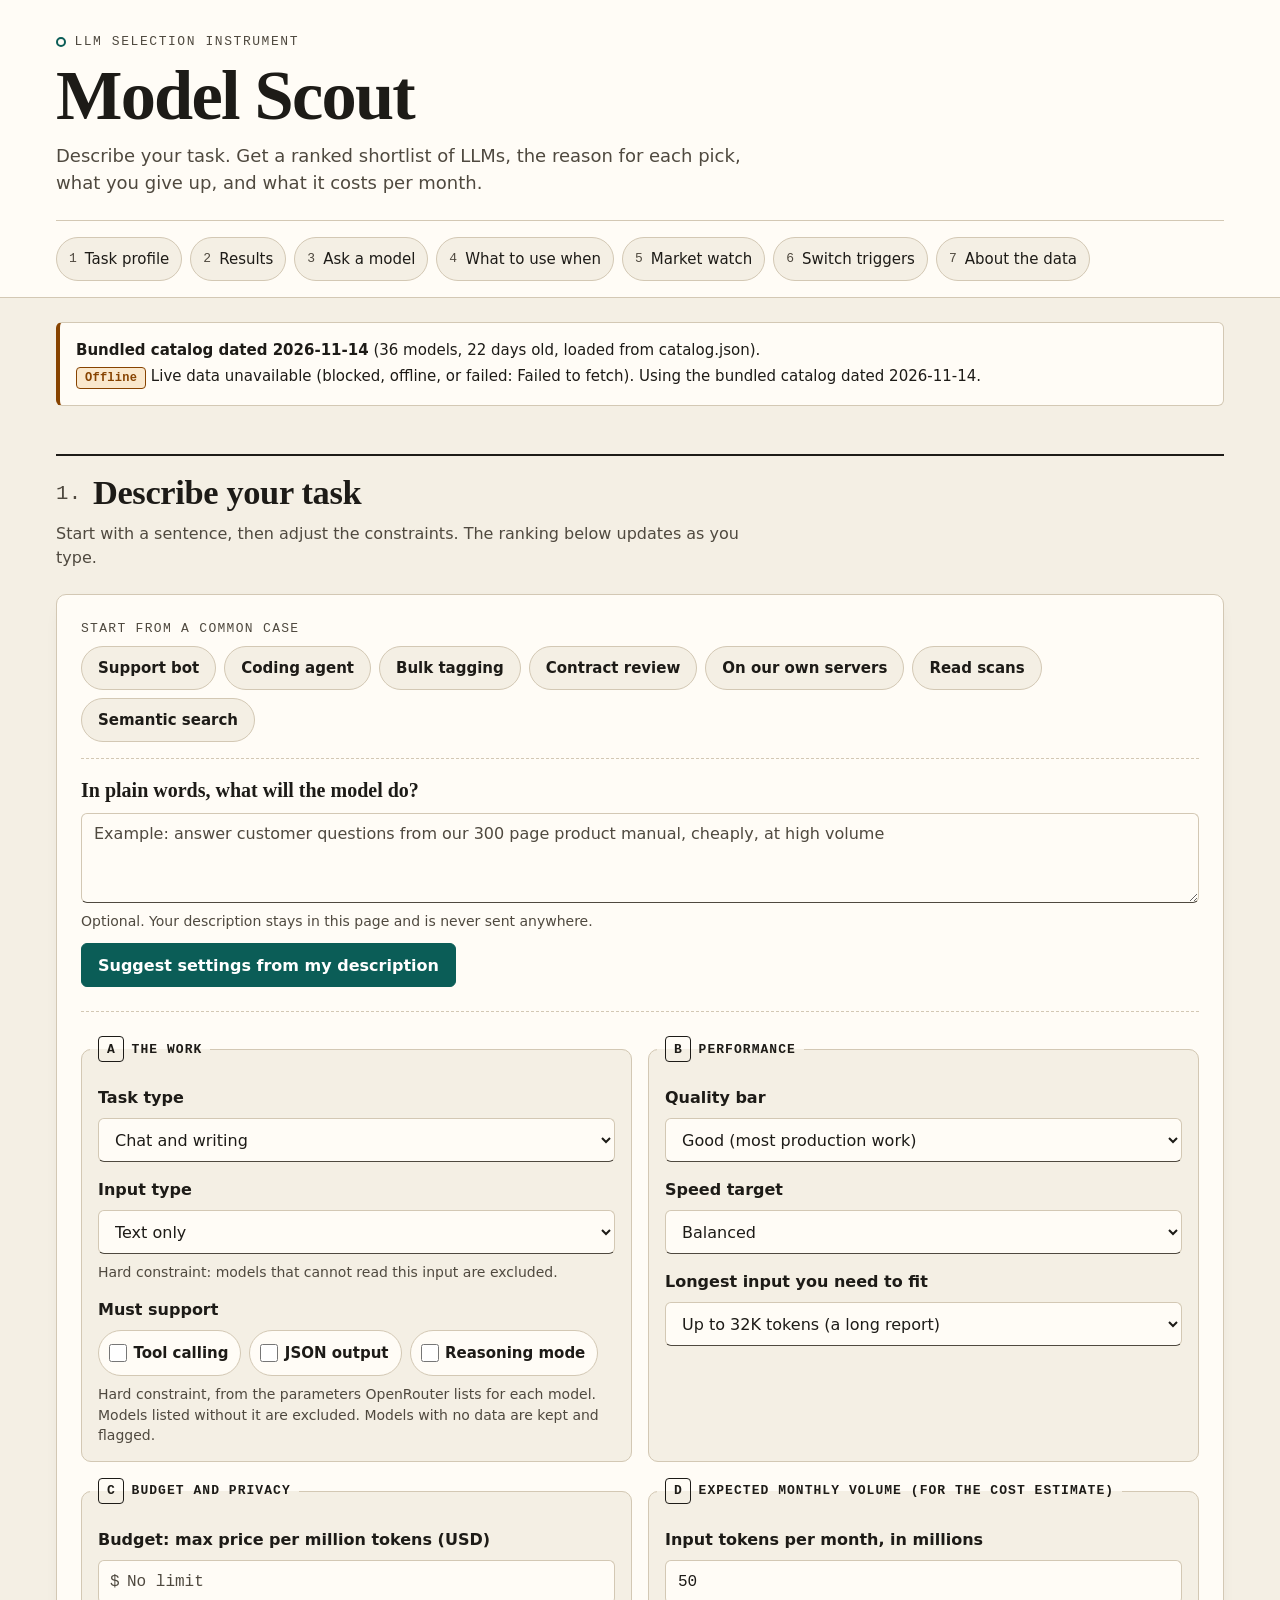
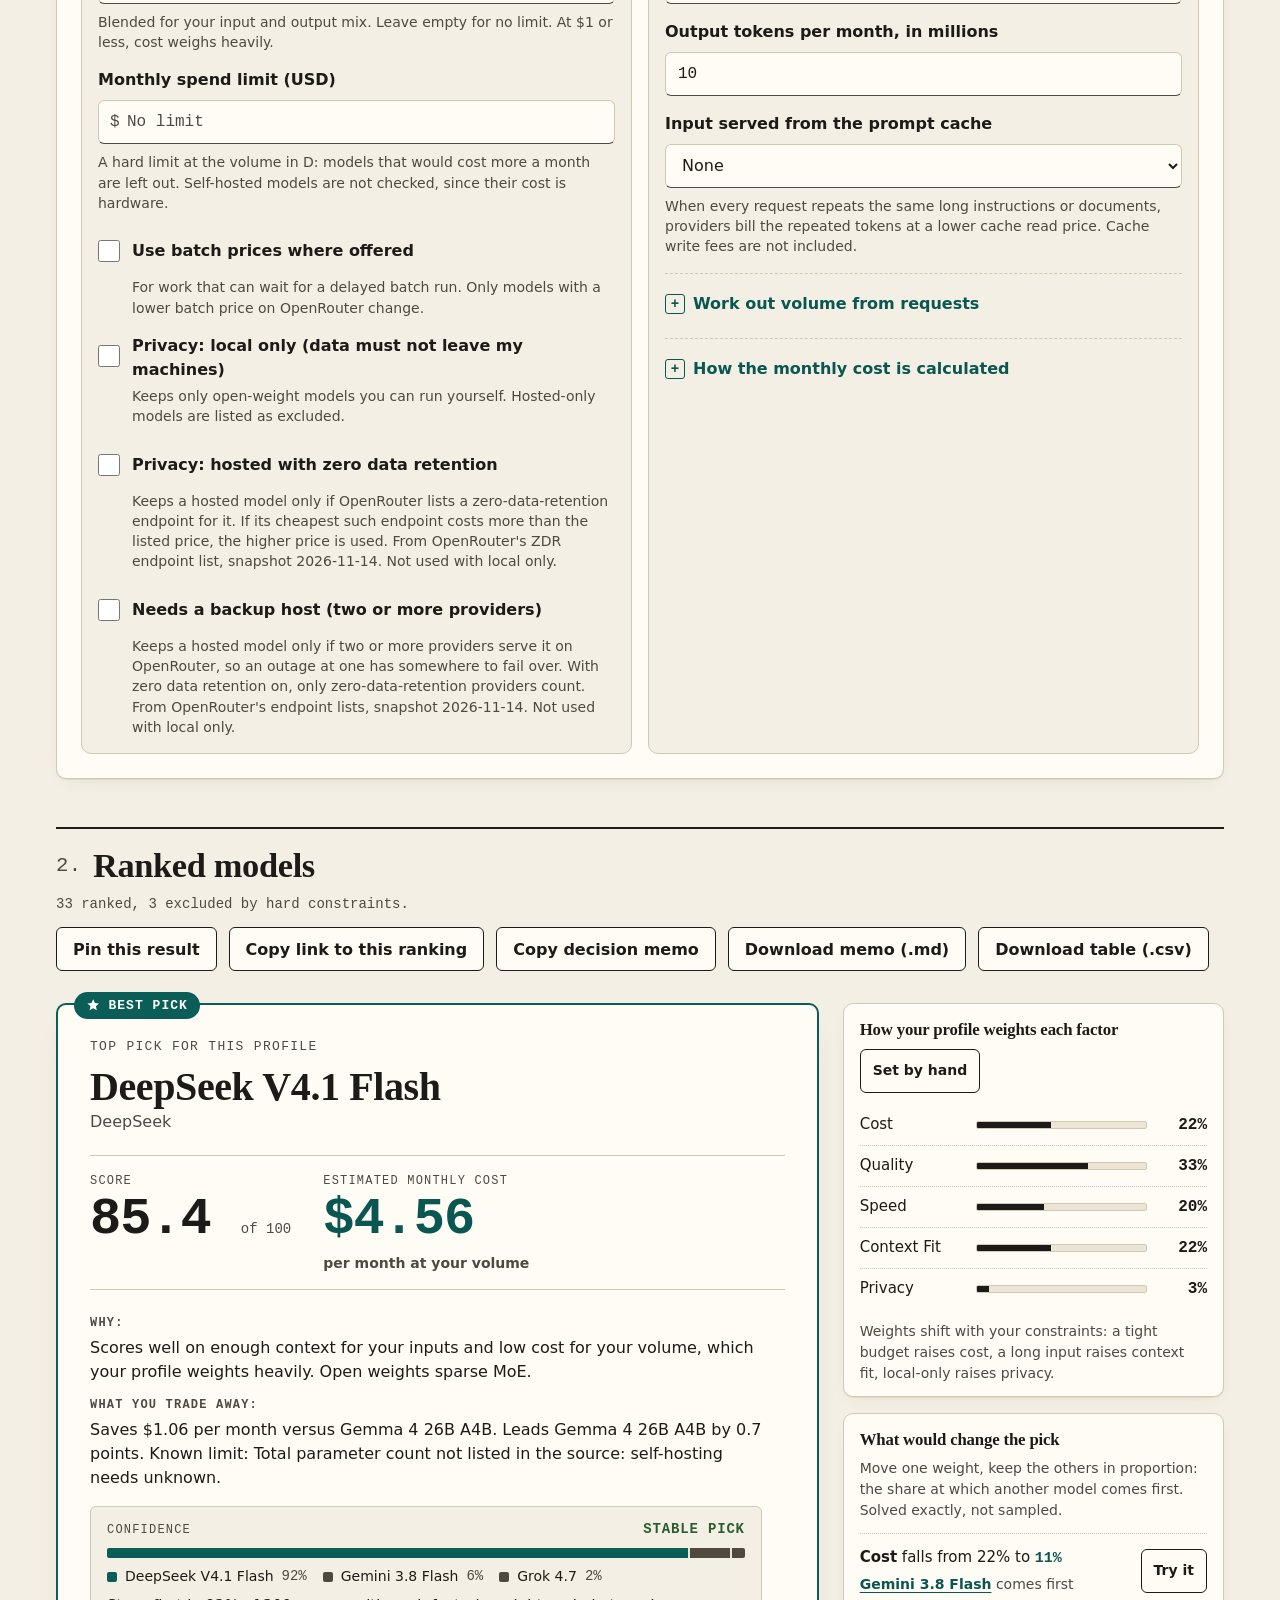
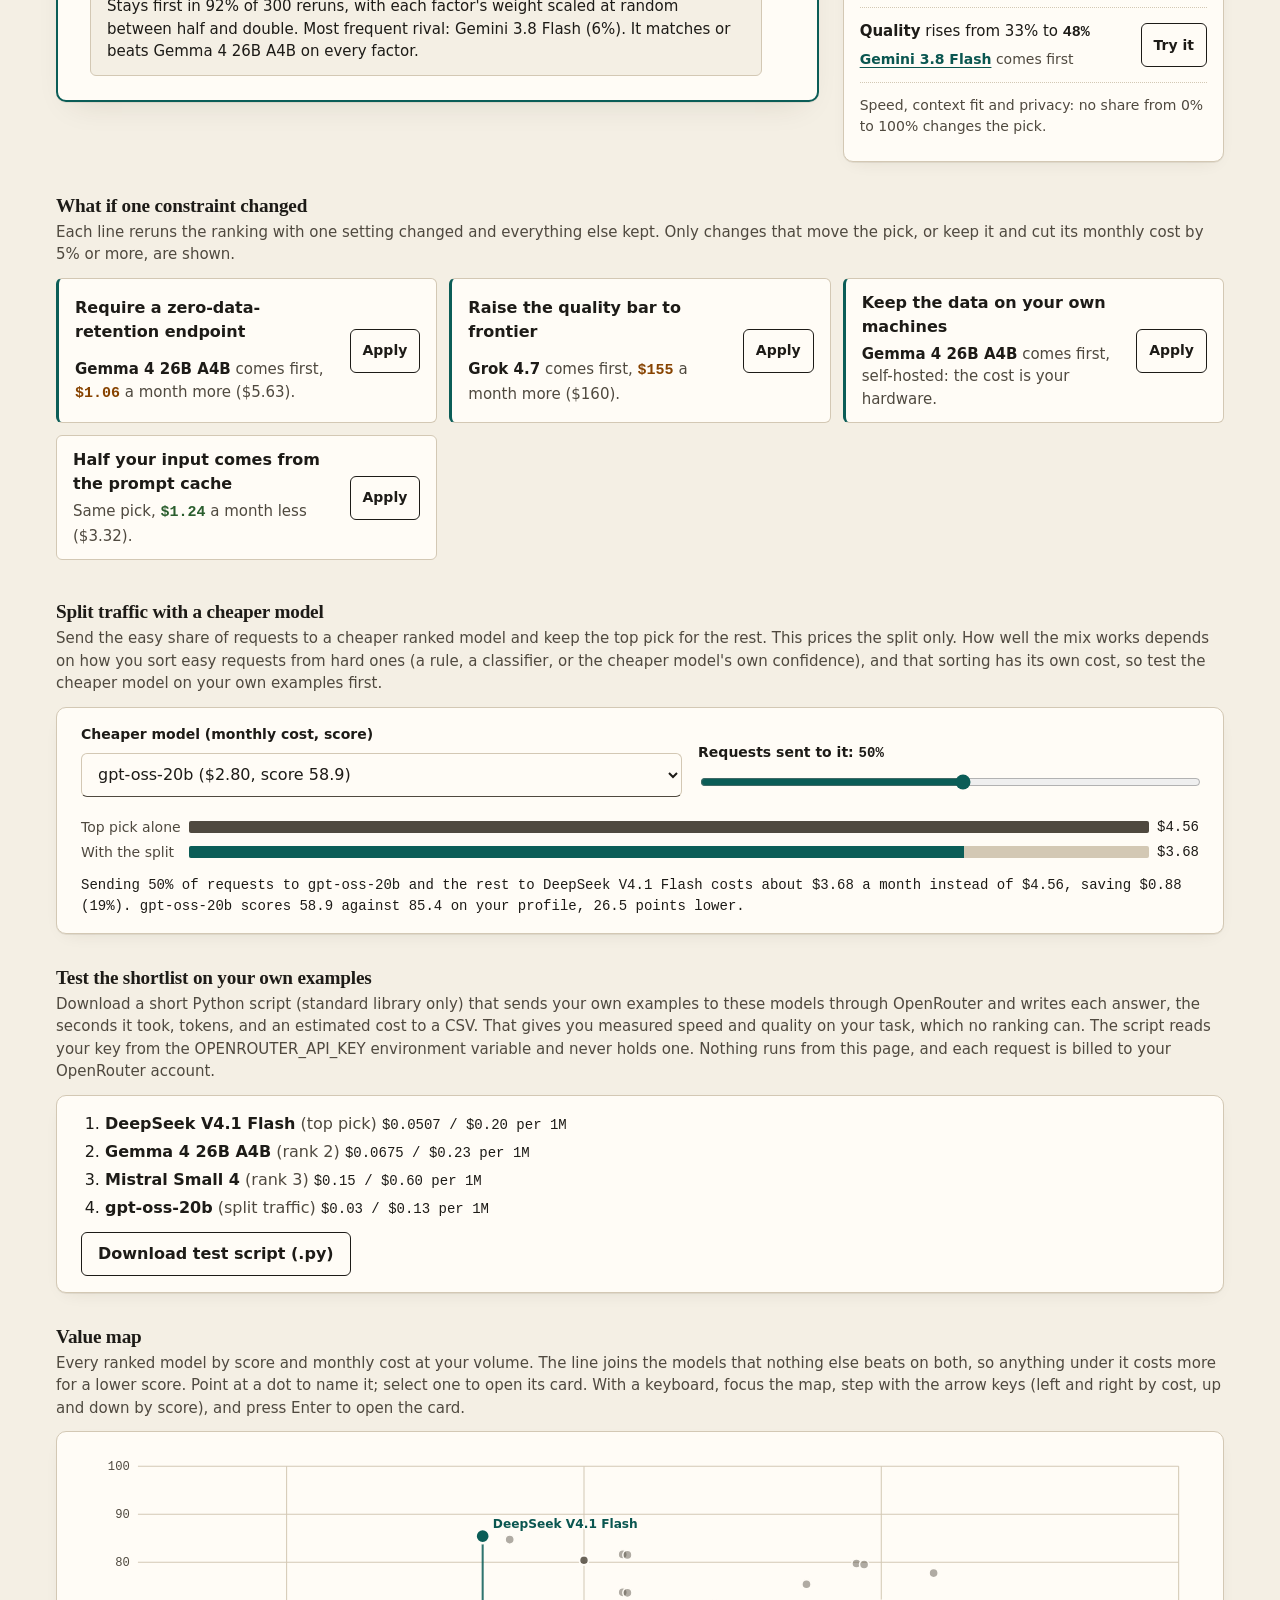
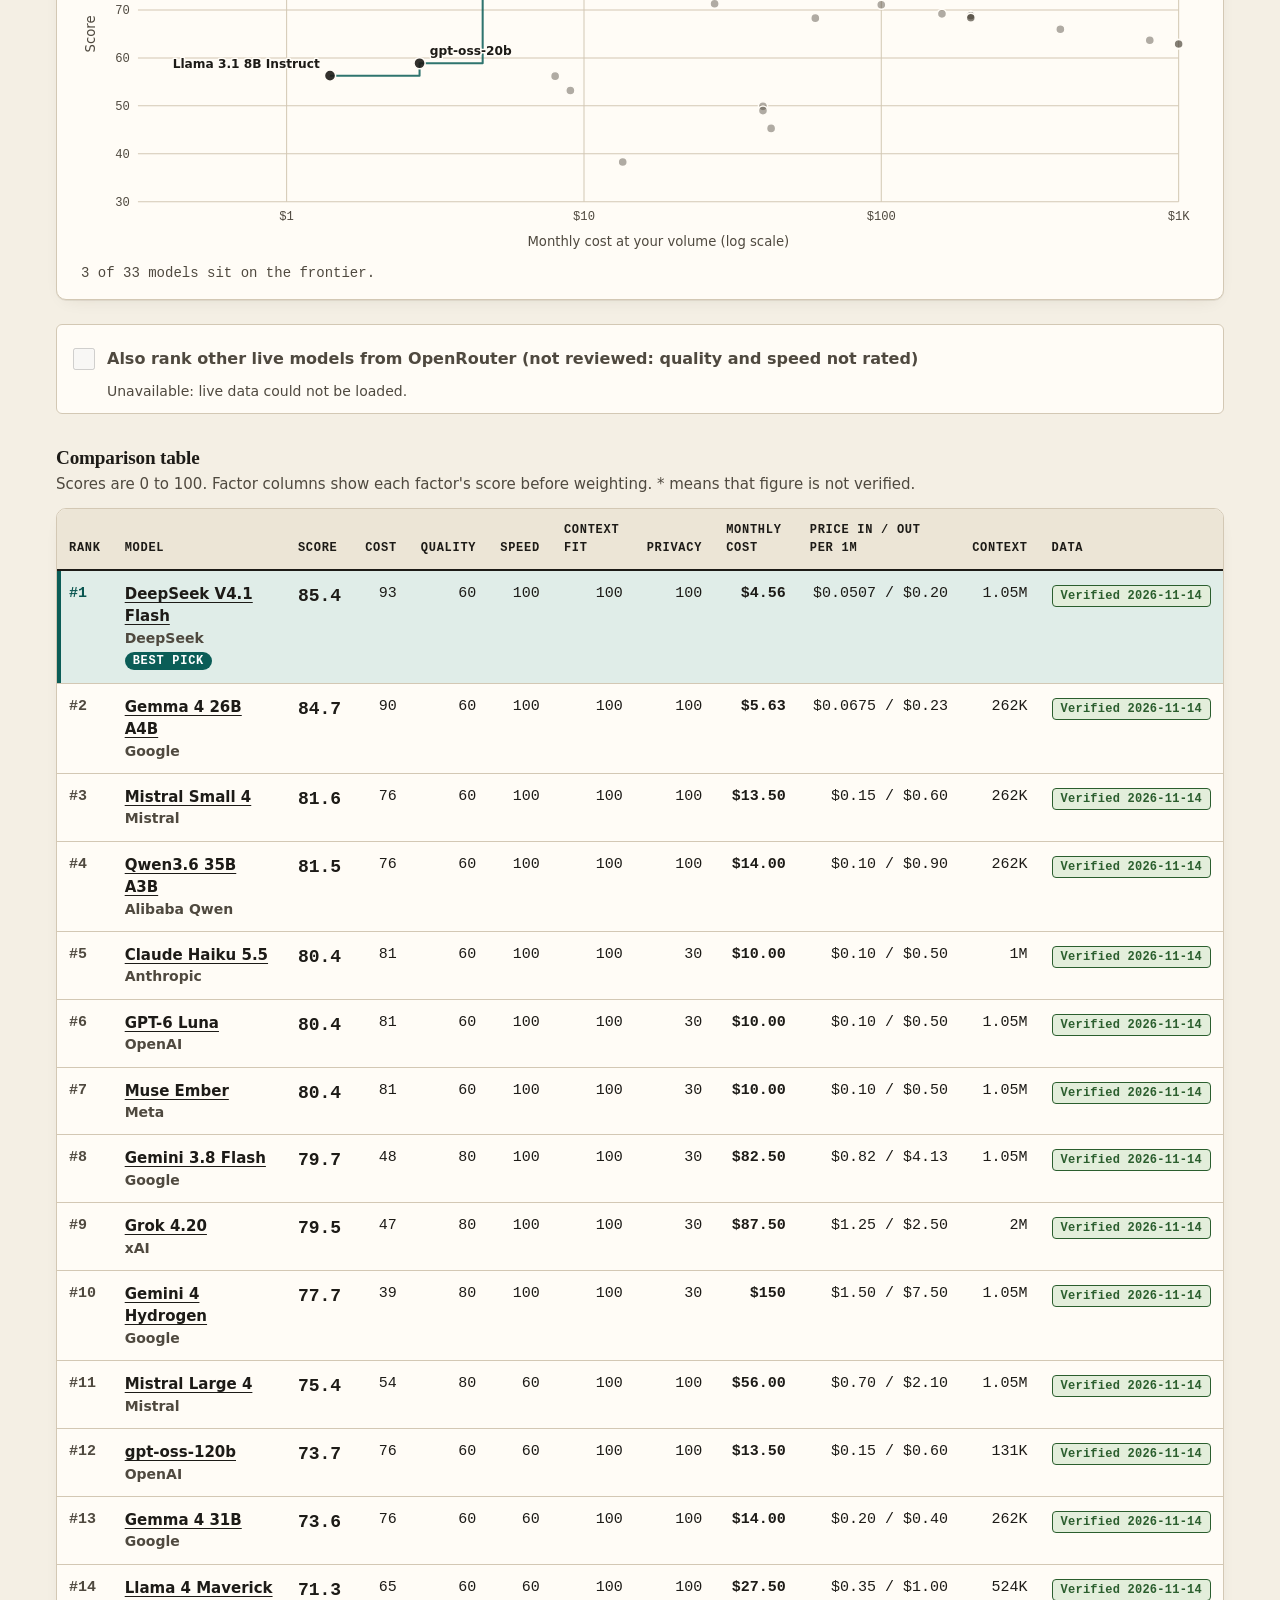
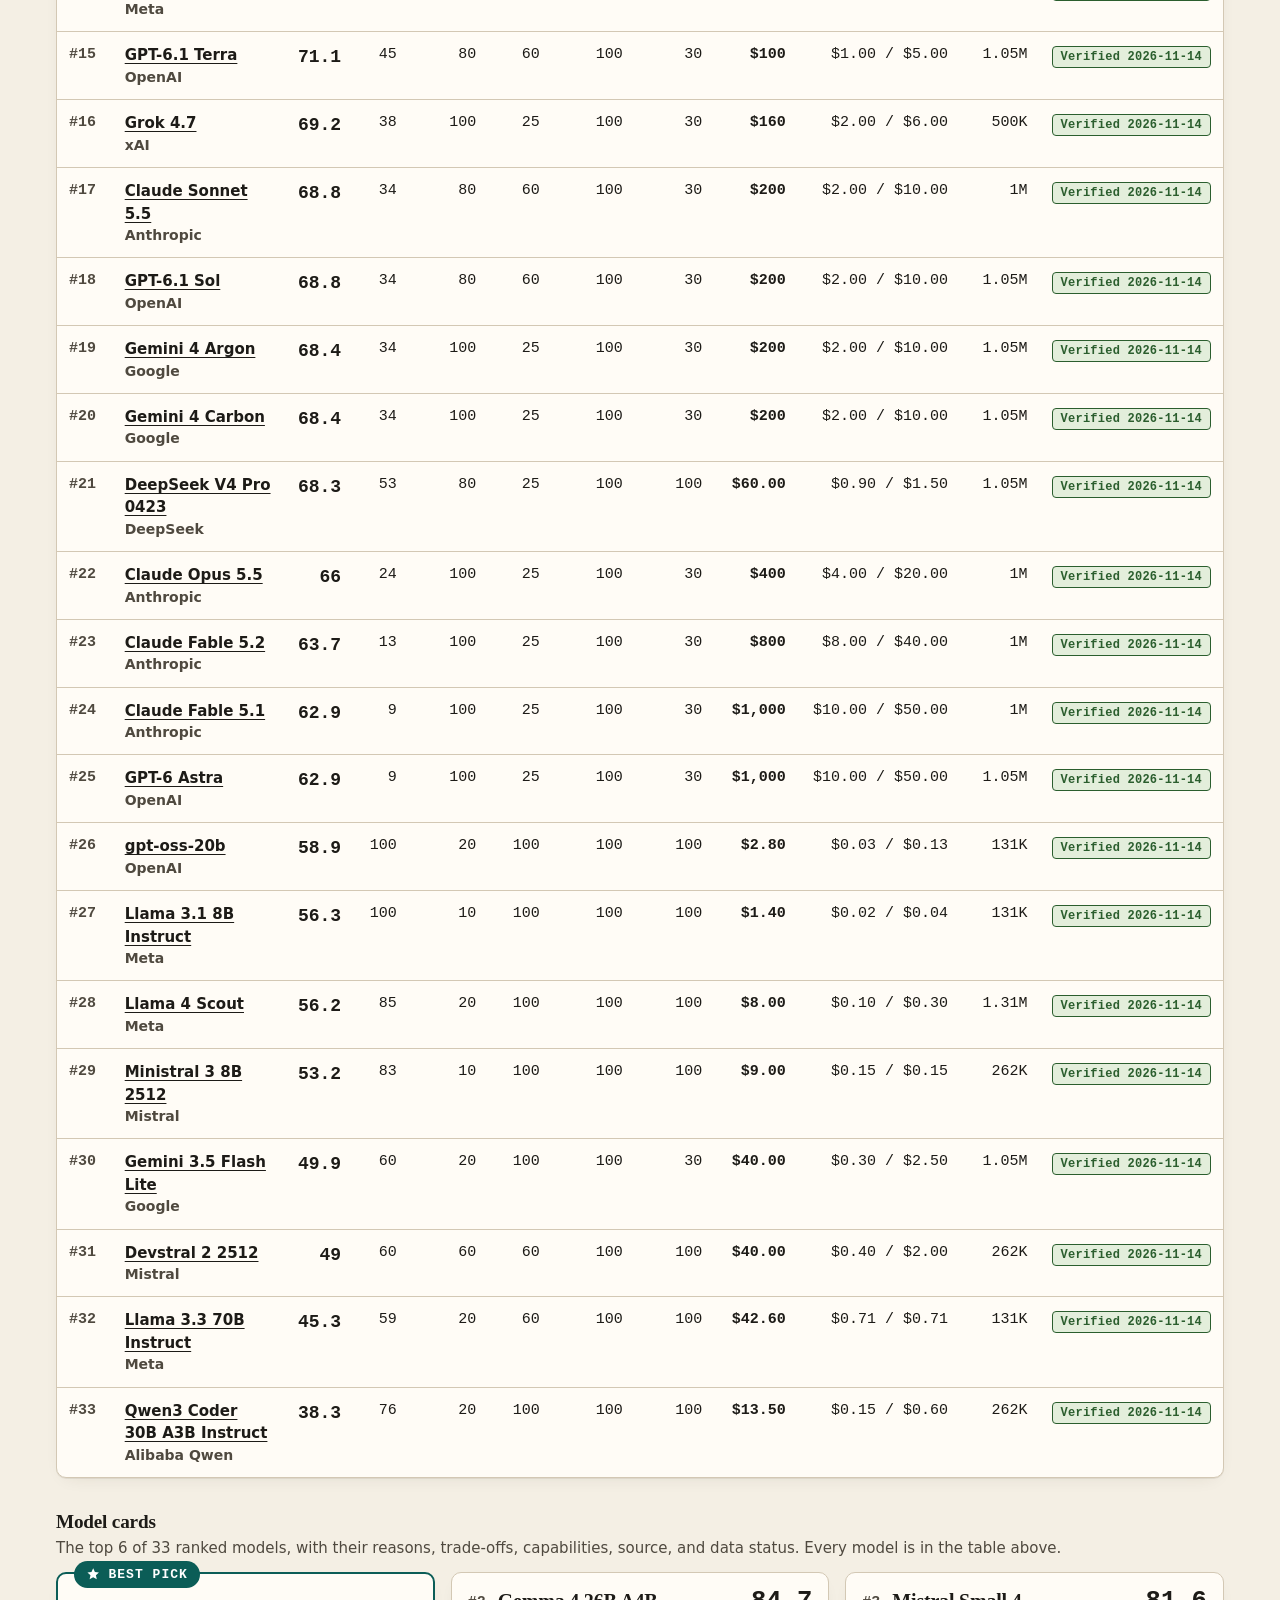
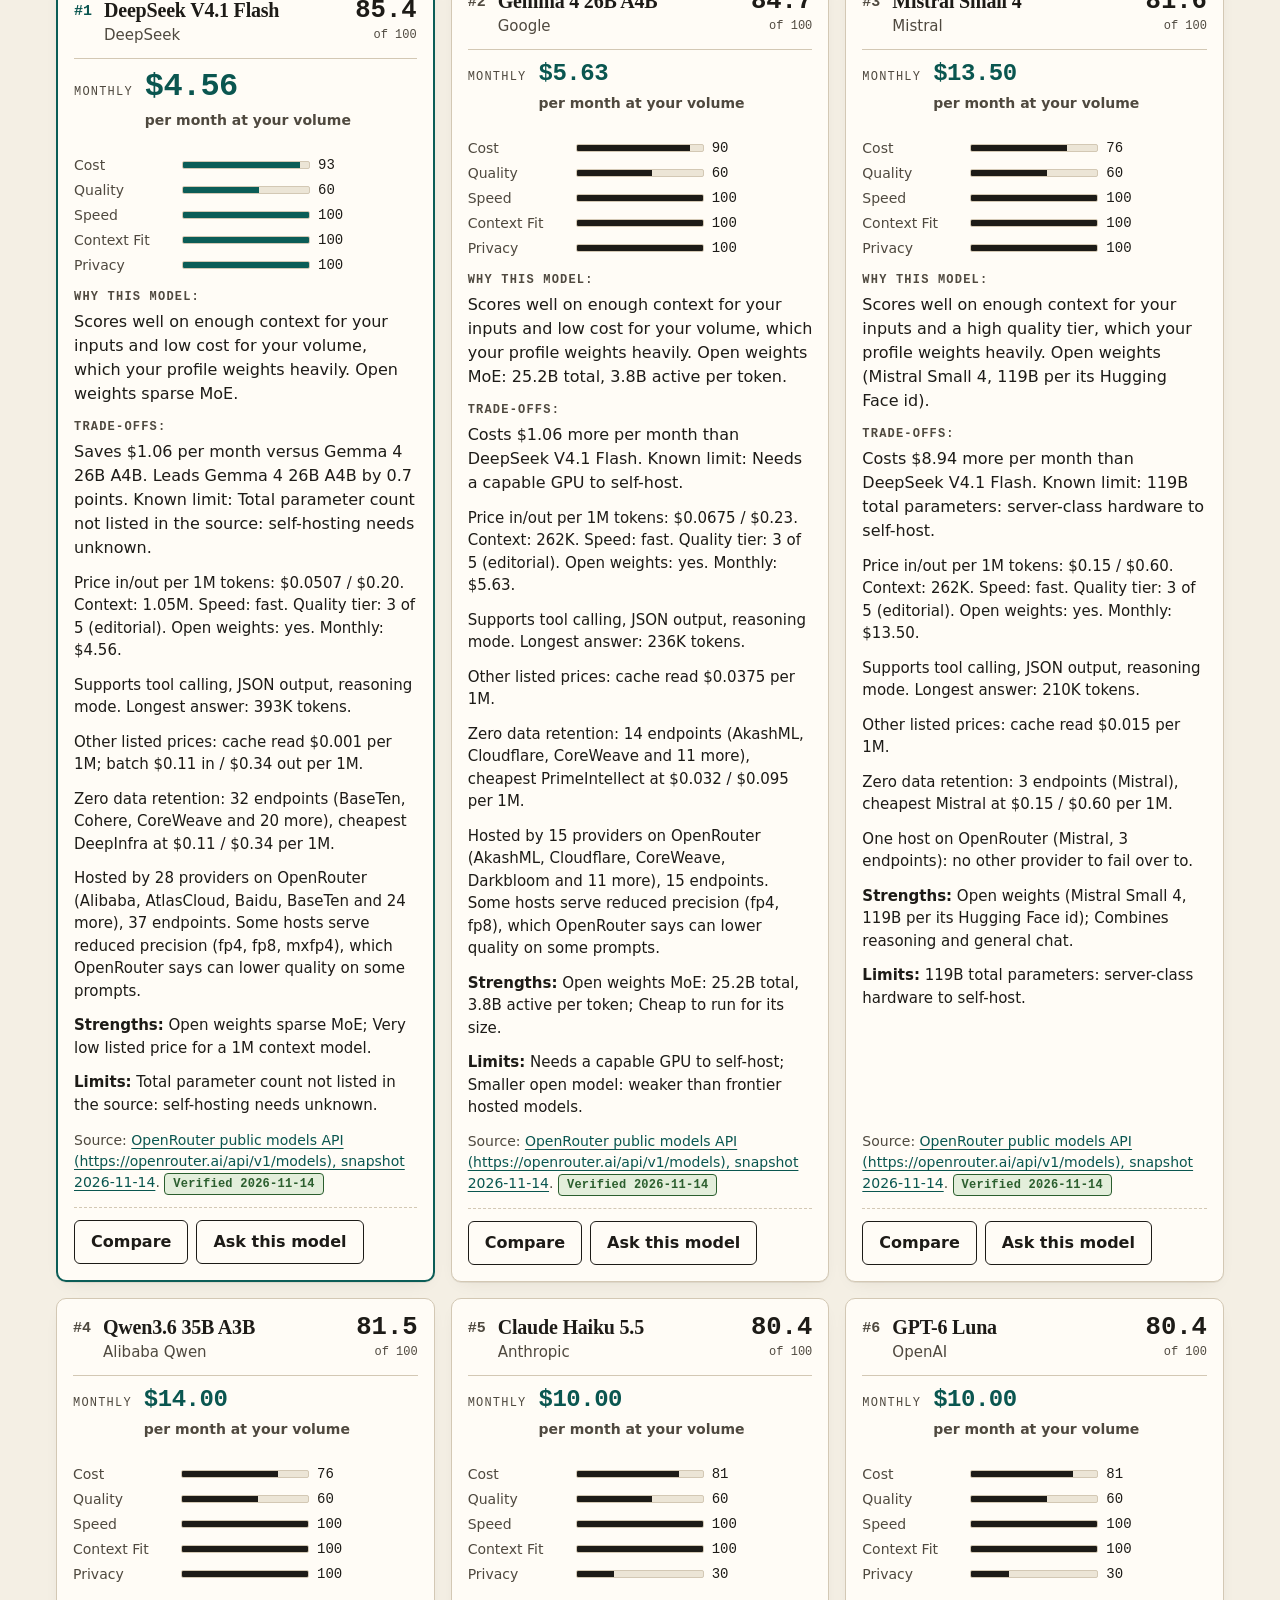
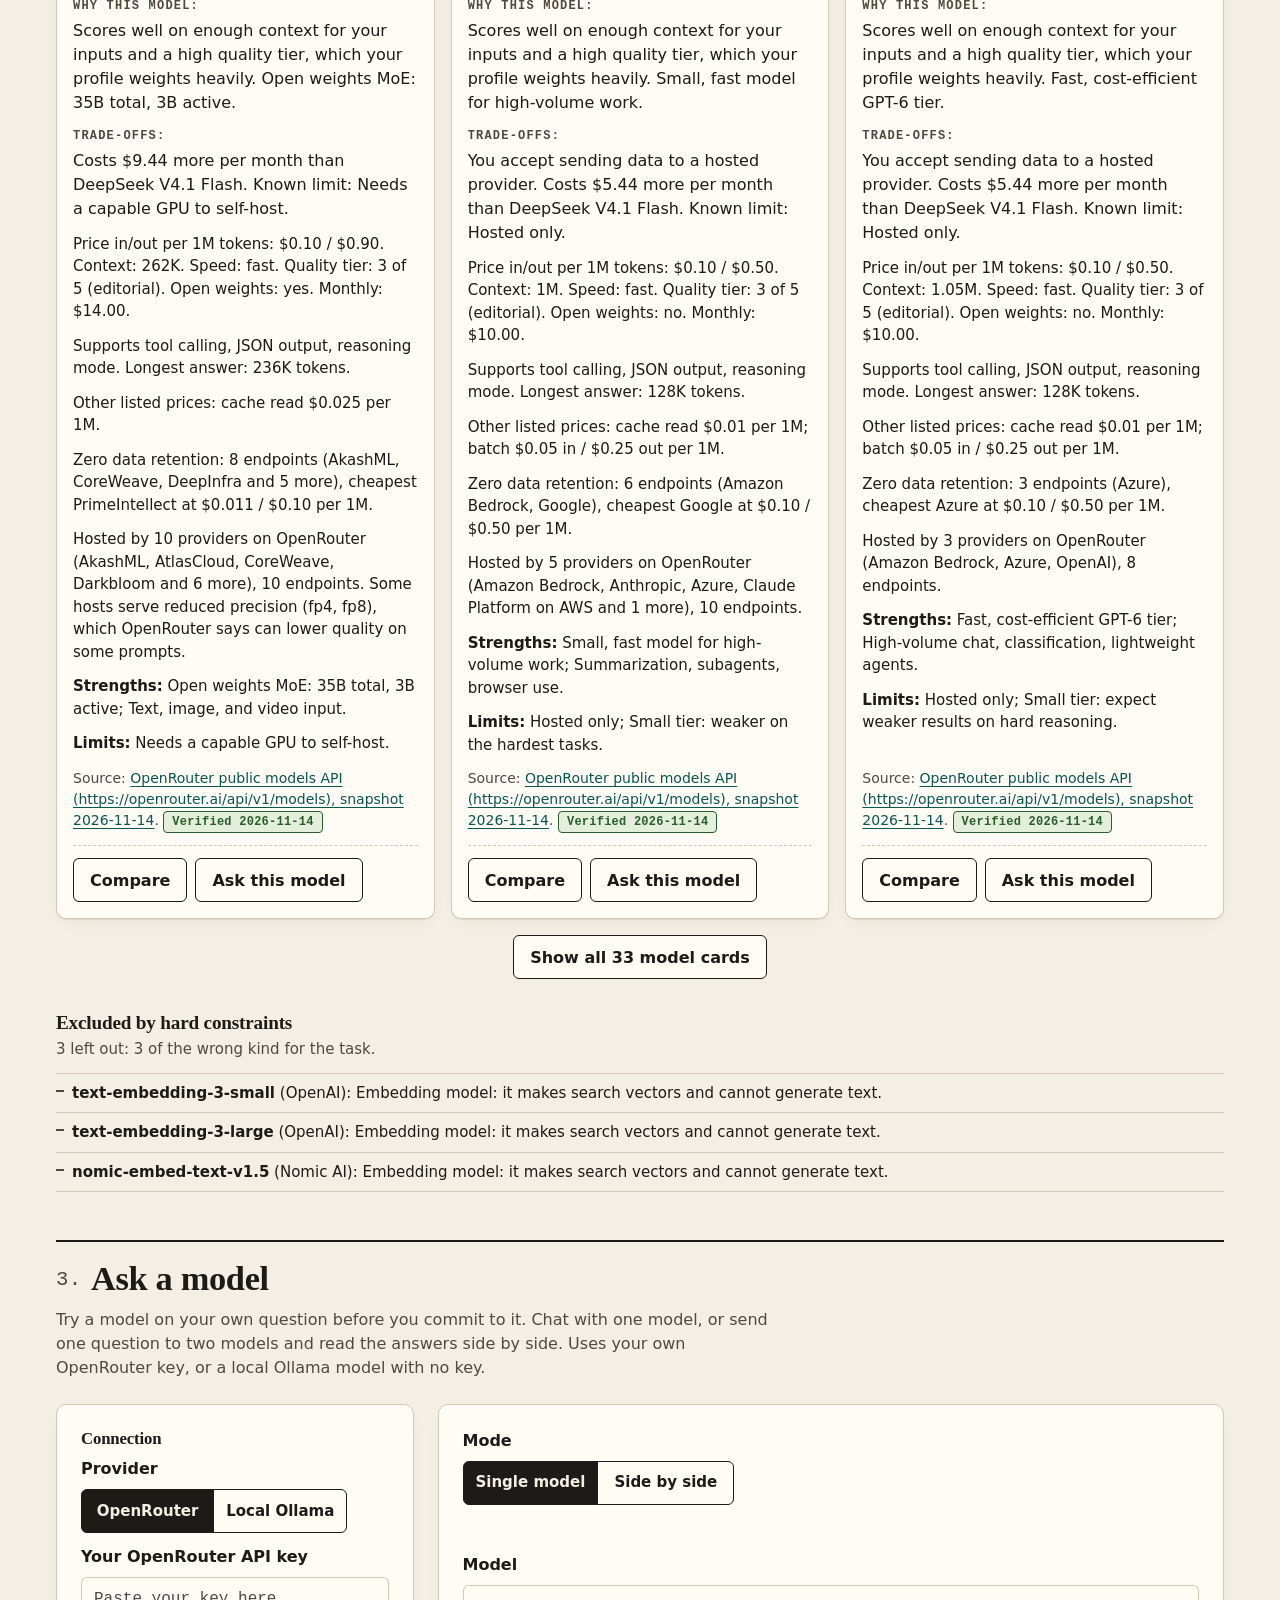
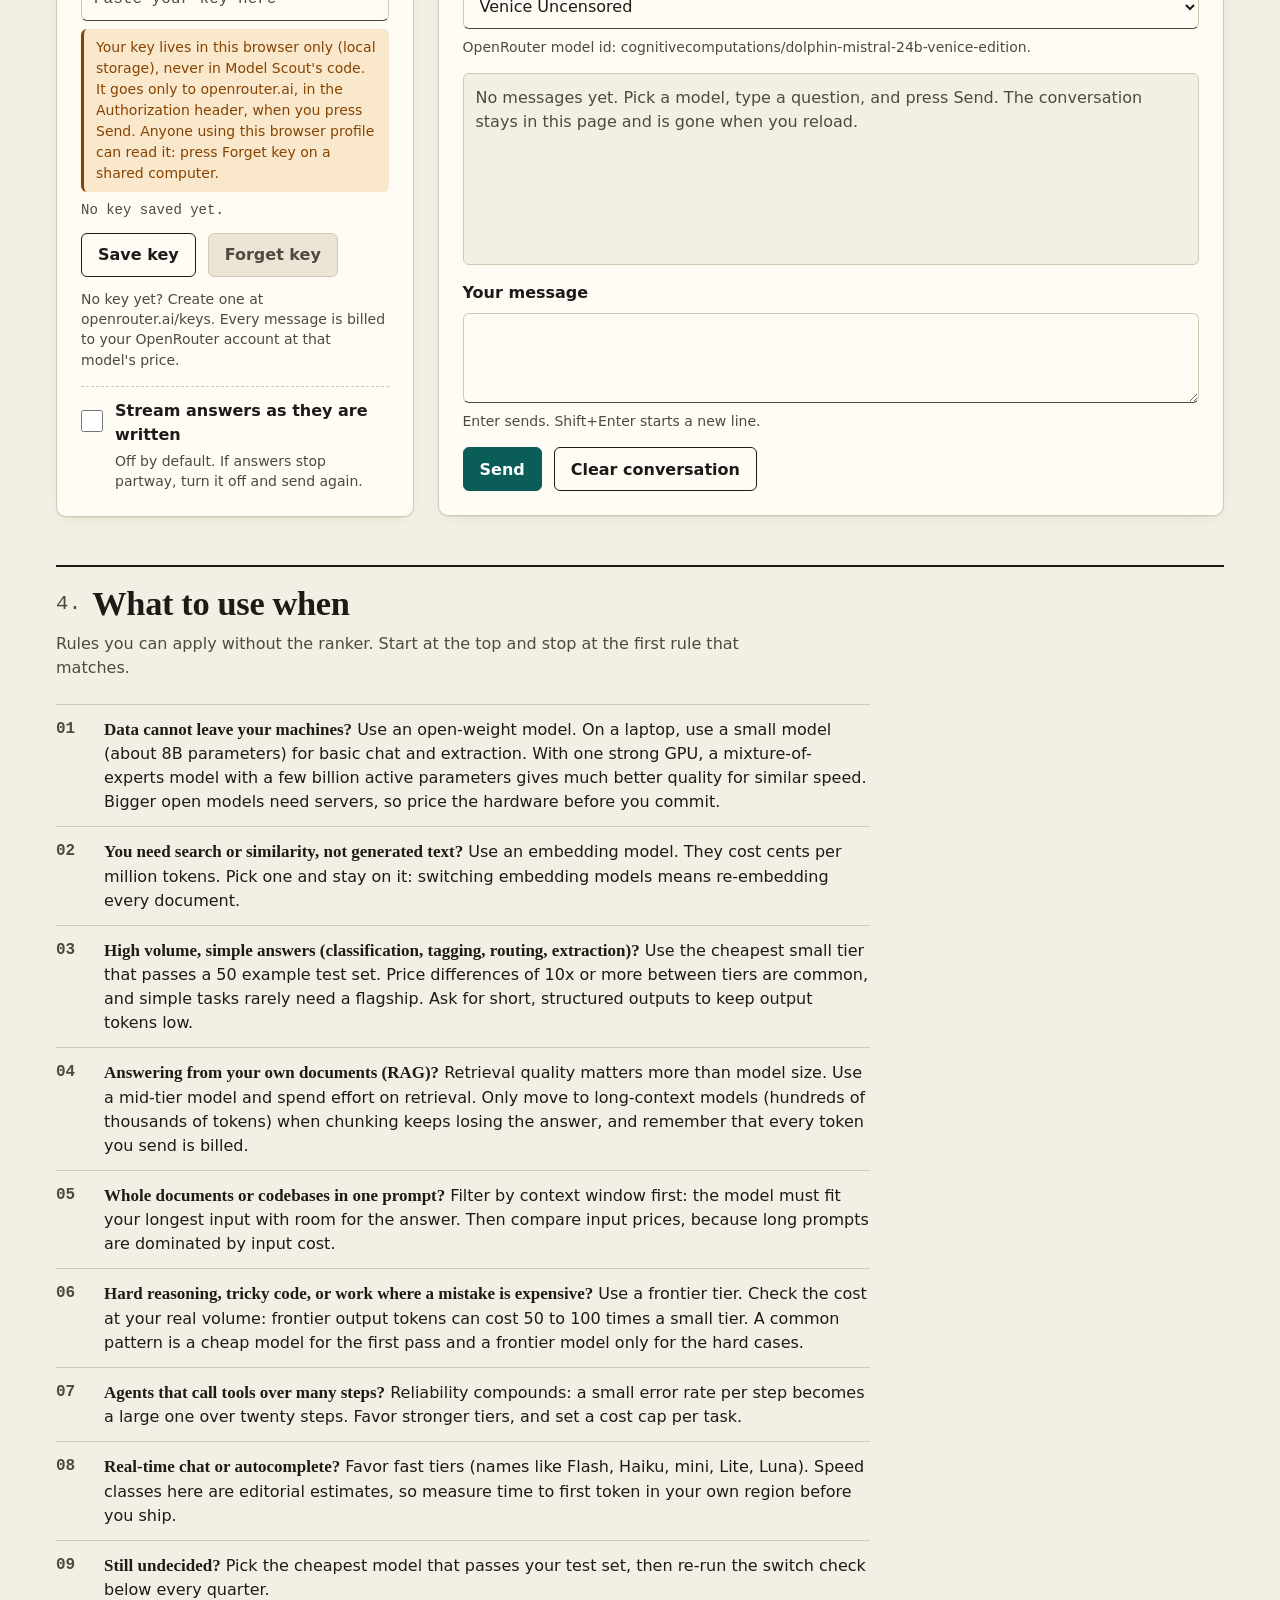
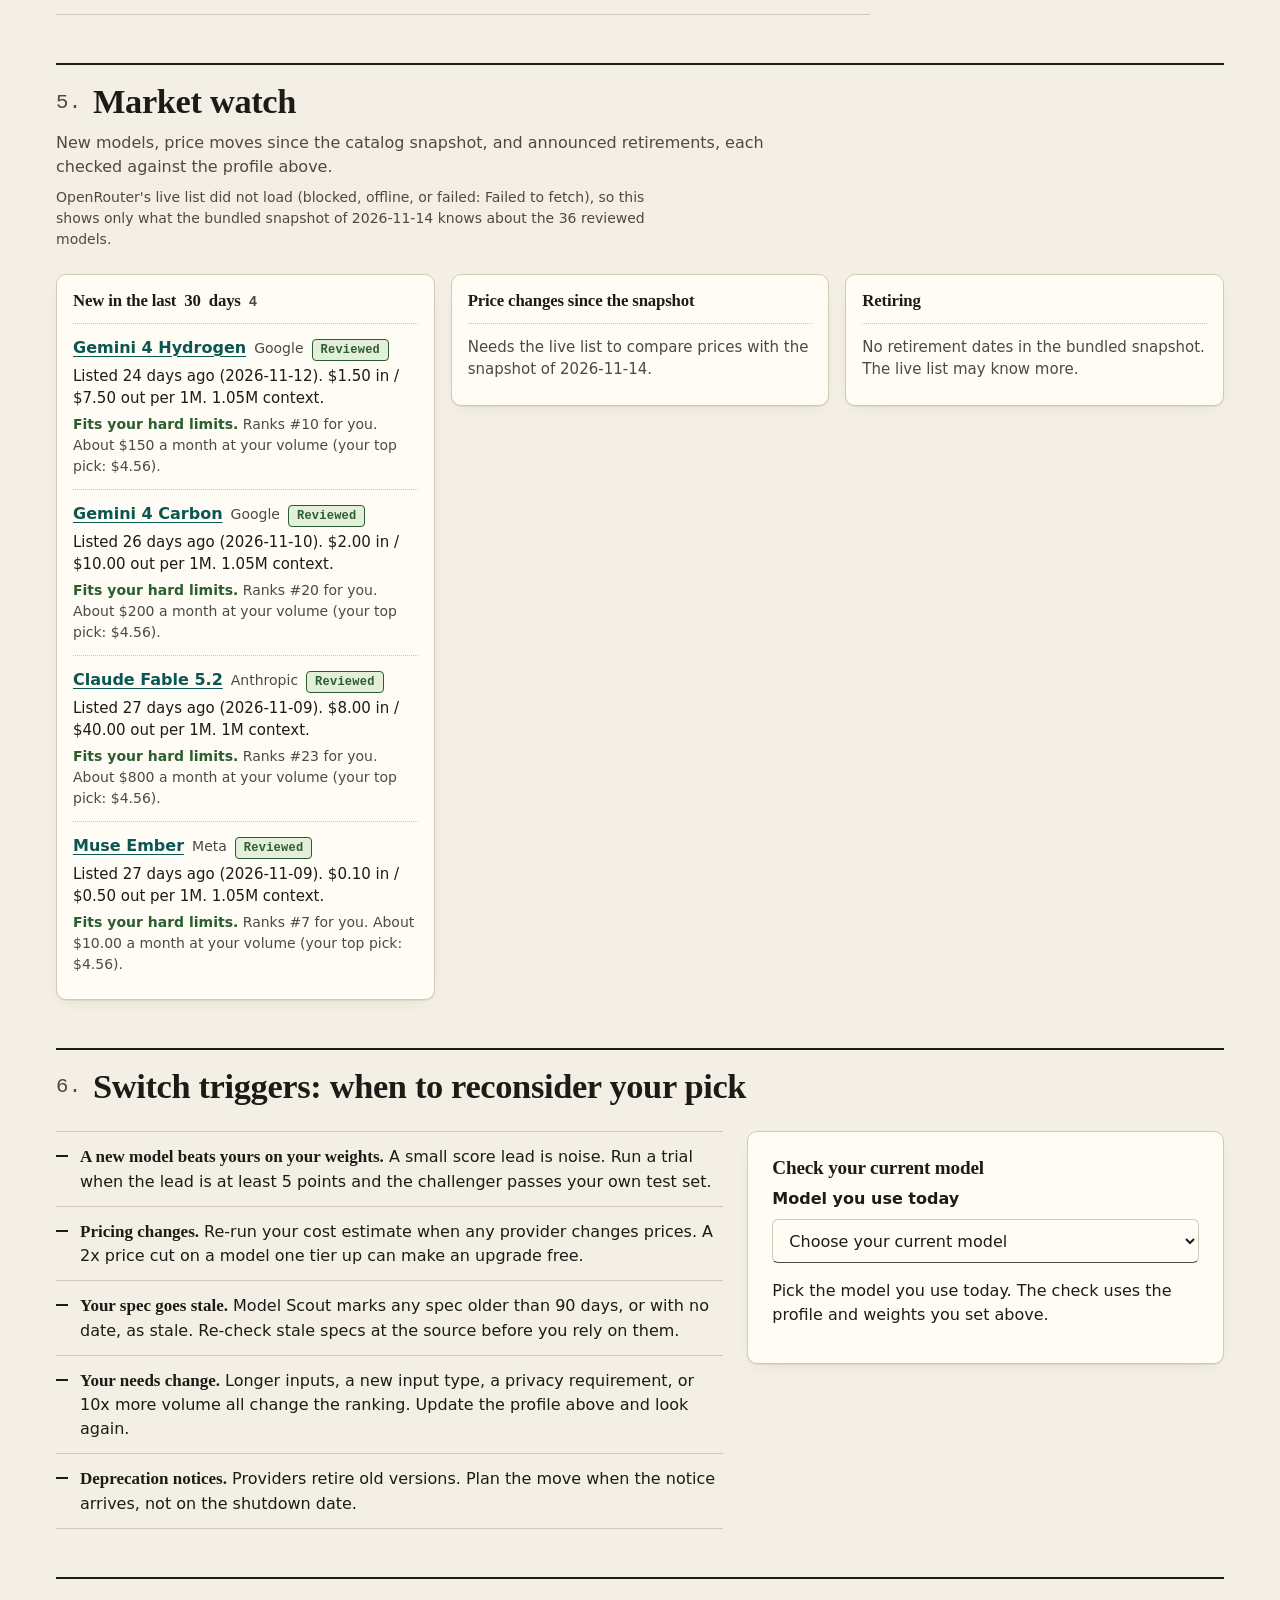
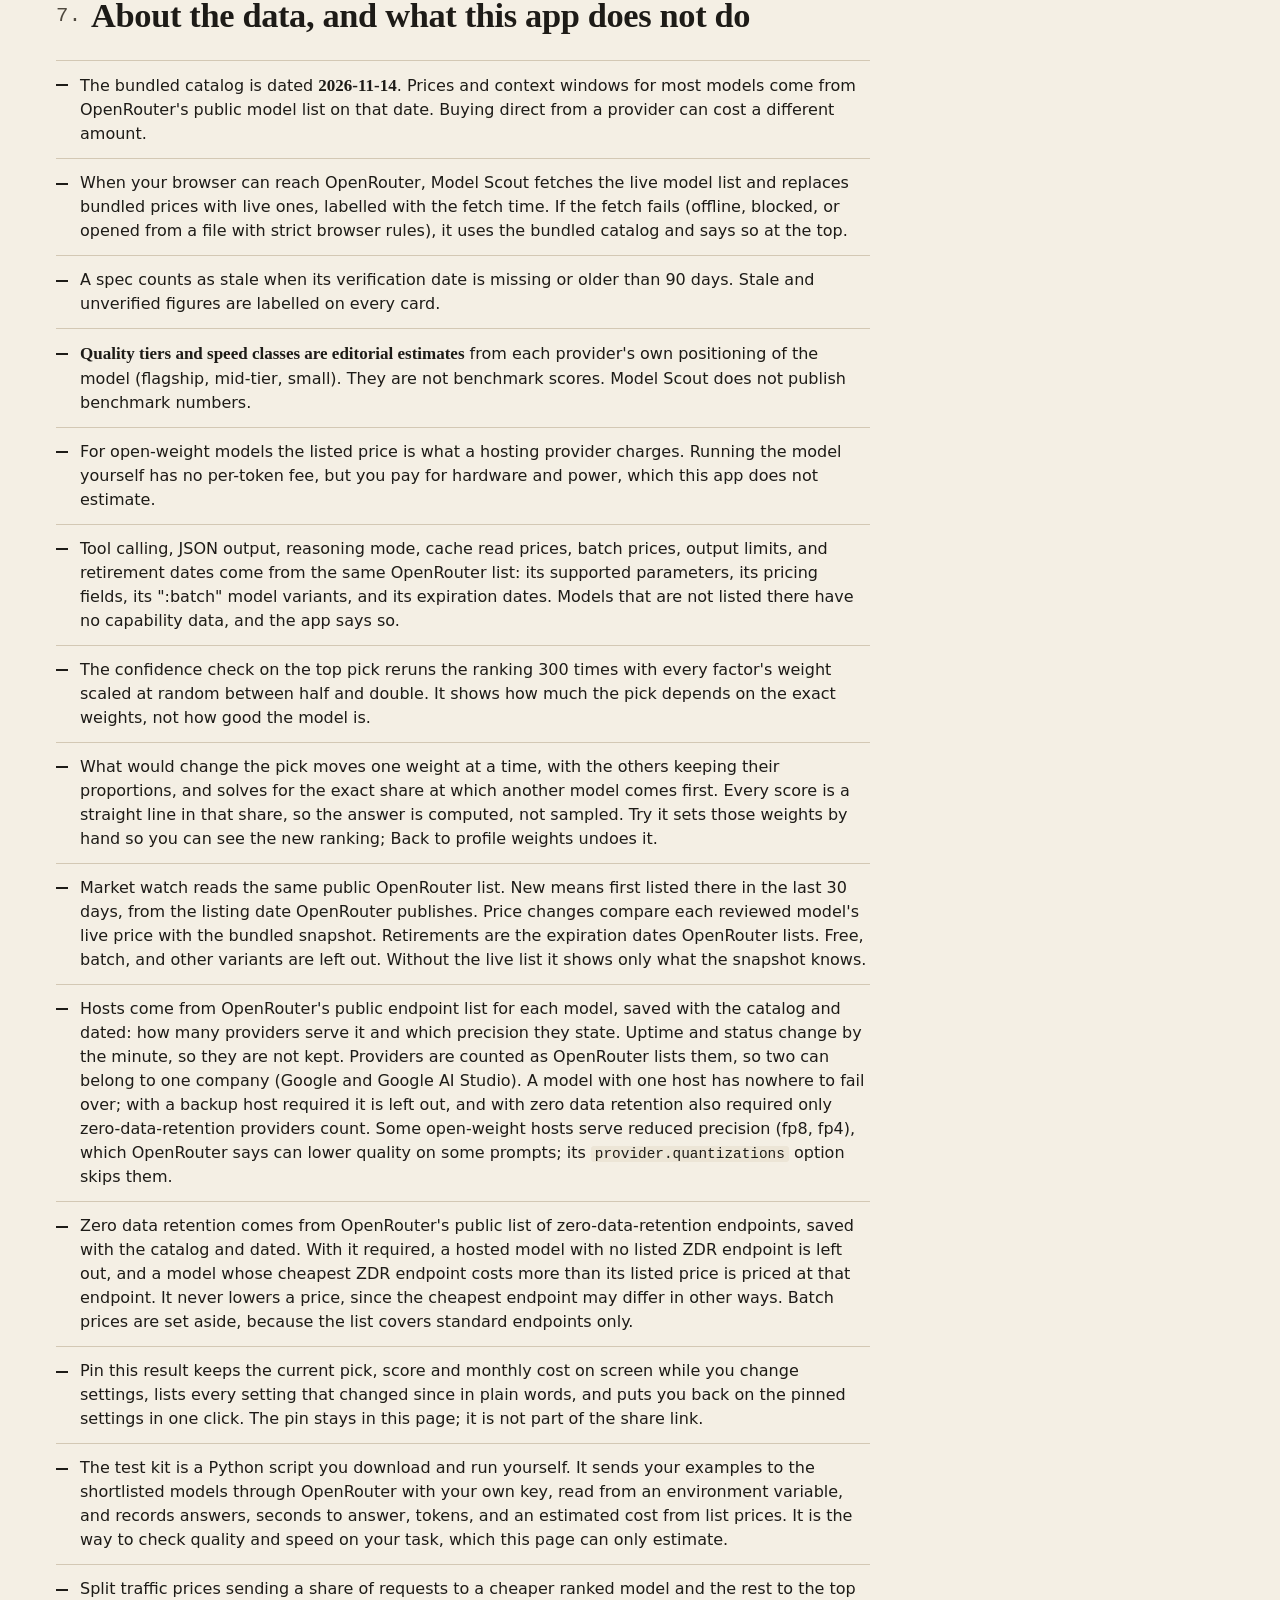
==== commit 1262dc19: "Model Scout: backup host requirement on the site, 260 tests Co-Authored-By: Claude Opus 5.5 <noreply" ====
--- a/model-scout/index.html
+++ b/model-scout/index.html
@@ -159,6 +159,11 @@
               <label for="need-zdr">Privacy: hosted with zero data retention</label>
               <small id="need-zdr-help">Keeps a hosted model only if OpenRouter lists a zero-data-retention endpoint for it. If its cheapest such endpoint costs more than the listed price, the higher price is used. From OpenRouter's ZDR endpoint list, snapshot <span id="zdr-date">in the catalog</span>. Not used with local only.</small>
             </div>
+            <div class="field check">
+              <input id="need-backup" type="checkbox" aria-describedby="need-backup-help">
+              <label for="need-backup">Needs a backup host (two or more providers)</label>
+              <small id="need-backup-help">Keeps a hosted model only if two or more providers serve it on OpenRouter, so an outage at one has somewhere to fail over. With zero data retention on, only zero-data-retention providers count. From OpenRouter's endpoint lists, snapshot <span id="hosts-date">in the catalog</span>. Not used with local only.</small>
+            </div>
           </fieldset>
 
           <fieldset class="group">
@@ -588,6 +593,7 @@
         <li>The confidence check on the top pick reruns the ranking 300 times with every factor's weight scaled at random between half and double. It shows how much the pick depends on the exact weights, not how good the model is.</li>
         <li>What would change the pick moves one weight at a time, with the others keeping their proportions, and solves for the exact share at which another model comes first. Every score is a straight line in that share, so the answer is computed, not sampled. Try it sets those weights by hand so you can see the new ranking; Back to profile weights undoes it.</li>
         <li>Market watch reads the same public OpenRouter list. New means first listed there in the last 30 days, from the listing date OpenRouter publishes. Price changes compare each reviewed model's live price with the bundled snapshot. Retirements are the expiration dates OpenRouter lists. Free, batch, and other variants are left out. Without the live list it shows only what the snapshot knows.</li>
+        <li>Hosts come from OpenRouter's public endpoint list for each model, saved with the catalog and dated: how many providers serve it and which precision they state. Uptime and status change by the minute, so they are not kept. Providers are counted as OpenRouter lists them, so two can belong to one company (Google and Google AI Studio). A model with one host has nowhere to fail over; with a backup host required it is left out, and with zero data retention also required only zero-data-retention providers count. Some open-weight hosts serve reduced precision (fp8, fp4), which OpenRouter says can lower quality on some prompts; its <code>provider.quantizations</code> option skips them.</li>
         <li>Zero data retention comes from OpenRouter's public list of zero-data-retention endpoints, saved with the catalog and dated. With it required, a hosted model with no listed ZDR endpoint is left out, and a model whose cheapest ZDR endpoint costs more than its listed price is priced at that endpoint. It never lowers a price, since the cheapest endpoint may differ in other ways. Batch prices are set aside, because the list covers standard endpoints only.</li>
         <li>Pin this result keeps the current pick, score and monthly cost on screen while you change settings, lists every setting that changed since in plain words, and puts you back on the pinned settings in one click. The pin stays in this page; it is not part of the share link.</li>
         <li>The test kit is a Python script you download and run yourself. It sends your examples to the shortlisted models through OpenRouter with your own key, read from an environment variable, and records answers, seconds to answer, tokens, and an estimated cost from list prices. It is the way to check quality and speed on your task, which this page can only estimate.</li>
@@ -615,7 +621,7 @@
   <!-- Copy of catalog.json for when the page is opened as a local file (browsers block fetch on file://).
        Keep in sync with: node tests/sync_embedded_catalog.js (tests fail if it drifts). -->
   <script type="application/json" id="embedded-catalog">
-{"catalog_date":"2026-11-14","stale_after_days":90,"notes":["Prices are USD per million tokens. For models with an openrouter_id, prices and context windows are OpenRouter's listed figures on the snapshot date; buying direct from the provider may differ.","For open-weight models the OpenRouter price is what a hosting provider charges. Running the model yourself has no per-token fee but costs hardware and power.","quality_tier (1 to 5) and latency_class are editorial estimates based on each provider's own positioning of the model (flagship, mid-tier, small). They are not benchmark scores.","local_hardware is a rough guide from listed parameter counts: laptop, workstation (one strong GPU), server (multiple GPUs), cluster, or unknown."],"models":[{"id":"gpt-6-astra","model":"GPT-6 Astra","provider":"OpenAI","kind":"generation","openrouter_id":"openai/gpt-6-astra","context_window":1050000,"input_price_per_mtok":10,"output_price_per_mtok":50,"price_status":"verified","unverified_fields":[],"latency_class":"slow","quality_tier":5,"task_fit":["chat","code","rag","vision","agentic"],"input_modalities":["file","image","text"],"open_weights":false,"local_hardware":null,"strengths":["OpenAI's flagship tier in the GPT-6 series","Long-horizon analysis, software engineering, deep research"],"limits":["Highest price tier in this catalog","Flagship models tend to respond slower than smaller tiers"],"source":{"name":"OpenRouter public models API (https://openrouter.ai/api/v1/models), snapshot 2026-11-14","url":"https://openrouter.ai/openai/gpt-6-astra"},"last_verified":"2026-11-14","capabilities":{"tools":true,"json":true,"reasoning":true},"cache_read_price_per_mtok":1,"batch_input_price_per_mtok":5,"batch_output_price_per_mtok":25,"max_output_tokens":128000,"retires_on":null,"listed_on":"2026-09-04","zdr":{"endpoints":2,"providers":["Azure"],"cheapest":"Azure","input_price_per_mtok":10,"output_price_per_mtok":50,"cache_read_price_per_mtok":1}},{"id":"gpt-6.1-sol","model":"GPT-6.1 Sol","provider":"OpenAI","kind":"generation","openrouter_id":"openai/gpt-6.1-sol","context_window":1050000,"input_price_per_mtok":2,"output_price_per_mtok":10,"price_status":"verified","unverified_fields":[],"latency_class":"medium","quality_tier":4,"task_fit":["chat","code","rag","vision","agentic"],"input_modalities":["file","image","text"],"open_weights":false,"local_hardware":null,"strengths":["Positioned just below GPT-6 Astra","Agentic coding, computer use, document-heavy work"],"limits":["Hosted only","Not the top OpenAI tier"],"source":{"name":"OpenRouter public models API (https://openrouter.ai/api/v1/models), snapshot 2026-11-14","url":"https://openrouter.ai/openai/gpt-6.1-sol"},"last_verified":"2026-11-14","capabilities":{"tools":true,"json":true,"reasoning":true},"cache_read_price_per_mtok":0.1,"batch_input_price_per_mtok":1,"batch_output_price_per_mtok":5,"max_output_tokens":128000,"retires_on":null,"listed_on":"2026-09-29","zdr":{"endpoints":3,"providers":["Azure"],"cheapest":"Azure","input_price_per_mtok":2,"output_price_per_mtok":10,"cache_read_price_per_mtok":0.1}},{"id":"gpt-6.1-terra","model":"GPT-6.1 Terra","provider":"OpenAI","kind":"generation","openrouter_id":"openai/gpt-6.1-terra","context_window":1050000,"input_price_per_mtok":1,"output_price_per_mtok":5,"price_status":"verified","unverified_fields":[],"latency_class":"medium","quality_tier":4,"task_fit":["chat","code","rag","vision","agentic"],"input_modalities":["file","image","text"],"open_weights":false,"local_hardware":null,"strengths":["Mid-tier GPT-6.1 model, priced below Sol","Everyday agentic, coding, and writing work; screenshot understanding"],"limits":["Hosted only","Below Sol and Astra on OpenAI's own positioning"],"source":{"name":"OpenRouter public models API (https://openrouter.ai/api/v1/models), snapshot 2026-11-14","url":"https://openrouter.ai/openai/gpt-6.1-terra"},"last_verified":"2026-11-14","capabilities":{"tools":true,"json":true,"reasoning":true},"cache_read_price_per_mtok":0.05,"batch_input_price_per_mtok":0.5,"batch_output_price_per_mtok":2.5,"max_output_tokens":128000,"retires_on":null,"listed_on":"2026-10-26","zdr":{"endpoints":3,"providers":["Azure"],"cheapest":"Azure","input_price_per_mtok":1,"output_price_per_mtok":5,"cache_read_price_per_mtok":0.05}},{"id":"gpt-6-luna","model":"GPT-6 Luna","provider":"OpenAI","kind":"generation","openrouter_id":"openai/gpt-6-luna","context_window":1050000,"input_price_per_mtok":0.1,"output_price_per_mtok":0.5,"price_status":"verified","unverified_fields":[],"latency_class":"fast","quality_tier":3,"task_fit":["chat","code","rag","vision","agentic"],"input_modalities":["file","image","text"],"open_weights":false,"local_hardware":null,"strengths":["Fast, cost-efficient GPT-6 tier","High-volume chat, classification, lightweight agents"],"limits":["Hosted only","Small tier: expect weaker results on hard reasoning"],"source":{"name":"OpenRouter public models API (https://openrouter.ai/api/v1/models), snapshot 2026-11-14","url":"https://openrouter.ai/openai/gpt-6-luna"},"last_verified":"2026-11-14","capabilities":{"tools":true,"json":true,"reasoning":true},"cache_read_price_per_mtok":0.01,"batch_input_price_per_mtok":0.05,"batch_output_price_per_mtok":0.25,"max_output_tokens":128000,"retires_on":null,"listed_on":"2026-09-22","zdr":{"endpoints":3,"providers":["Azure"],"cheapest":"Azure","input_price_per_mtok":0.1,"output_price_per_mtok":0.5,"cache_read_price_per_mtok":0.01}},{"id":"gpt-oss-120b","model":"gpt-oss-120b","provider":"OpenAI","kind":"generation","openrouter_id":"openai/gpt-oss-120b","context_window":131072,"input_price_per_mtok":0.15,"output_price_per_mtok":0.6,"price_status":"verified","unverified_fields":[],"latency_class":"medium","quality_tier":3,"task_fit":["chat","code","rag","agentic"],"input_modalities":["text"],"open_weights":true,"local_hardware":"server","strengths":["Open weights (Apache 2.0), can be self-hosted","Mixture-of-experts with about 5.1B active parameters"],"limits":["Text only","117B total parameters: needs a large GPU or a server to self-host","Older (2025) release"],"source":{"name":"OpenRouter public models API (https://openrouter.ai/api/v1/models), snapshot 2026-11-14","url":"https://openrouter.ai/openai/gpt-oss-120b"},"last_verified":"2026-11-14","capabilities":{"tools":true,"json":true,"reasoning":true},"cache_read_price_per_mtok":0.075,"batch_input_price_per_mtok":0.0296,"batch_output_price_per_mtok":0.136,"max_output_tokens":65536,"retires_on":null,"listed_on":"2025-08-05","zdr":{"endpoints":26,"providers":["AkashML","Amazon Bedrock","BaseTen","Cerebras","CoreWeave","Crusoe","DeepInfra","DekaLLM","DigitalOcean","Google","Groq","Io Net","Mancer 2","Near AI","Nebius","Parasail","PrimeIntellect","Sail Research","SambaNova","SiliconFlow","Together","Venice"],"cheapest":"PrimeIntellect","input_price_per_mtok":0.035,"output_price_per_mtok":0.075,"cache_read_price_per_mtok":0.031}},{"id":"gpt-oss-20b","model":"gpt-oss-20b","provider":"OpenAI","kind":"generation","openrouter_id":"openai/gpt-oss-20b","context_window":131072,"input_price_per_mtok":0.03,"output_price_per_mtok":0.13,"price_status":"verified","unverified_fields":[],"latency_class":"fast","quality_tier":2,"task_fit":["chat","code","rag","agentic"],"input_modalities":["text"],"open_weights":true,"local_hardware":"workstation","strengths":["Open weights (Apache 2.0)","Small enough (21B total, 3.6B active) for a strong workstation"],"limits":["Text only","Small model: limited on complex reasoning","Older (2025) release"],"source":{"name":"OpenRouter public models API (https://openrouter.ai/api/v1/models), snapshot 2026-11-14","url":"https://openrouter.ai/openai/gpt-oss-20b"},"last_verified":"2026-11-14","capabilities":{"tools":true,"json":true,"reasoning":true},"cache_read_price_per_mtok":0.03,"batch_input_price_per_mtok":0.024,"batch_output_price_per_mtok":0.112,"max_output_tokens":117964,"retires_on":null,"listed_on":"2025-08-05","zdr":{"endpoints":10,"providers":["AkashML","Amazon Bedrock","CoreWeave","DeepInfra","DekaLLM","Groq","Parasail","PrimeIntellect","SiliconFlow"],"cheapest":"PrimeIntellect","input_price_per_mtok":0.03,"output_price_per_mtok":0.044,"cache_read_price_per_mtok":0.027}},{"id":"claude-fable-5.1","model":"Claude Fable 5.1","provider":"Anthropic","kind":"generation","openrouter_id":"anthropic/claude-fable-5.1","context_window":1000000,"input_price_per_mtok":10,"output_price_per_mtok":50,"price_status":"verified","unverified_fields":[],"latency_class":"slow","quality_tier":5,"task_fit":["chat","code","rag","vision","agentic"],"input_modalities":["file","image","text"],"open_weights":false,"local_hardware":null,"strengths":["Anthropic's top price tier in this catalog","Agentic coding, long-running workflows, long refactors"],"limits":["Highest price tier with GPT-6 Astra","Hosted only"],"source":{"name":"OpenRouter public models API (https://openrouter.ai/api/v1/models), snapshot 2026-11-14","url":"https://openrouter.ai/anthropic/claude-fable-5.1"},"last_verified":"2026-11-14","capabilities":{"tools":true,"json":true,"reasoning":true},"cache_read_price_per_mtok":0.25,"batch_input_price_per_mtok":5,"batch_output_price_per_mtok":25,"max_output_tokens":128000,"retires_on":null,"listed_on":"2026-09-01","zdr":{"endpoints":0,"providers":[],"cheapest":null,"input_price_per_mtok":null,"output_price_per_mtok":null,"cache_read_price_per_mtok":null}},{"id":"claude-opus-5.5","model":"Claude Opus 5.5","provider":"Anthropic","kind":"generation","openrouter_id":"anthropic/claude-opus-5.5","context_window":1000000,"input_price_per_mtok":4,"output_price_per_mtok":20,"price_status":"verified","unverified_fields":[],"latency_class":"slow","quality_tier":5,"task_fit":["chat","code","rag","vision","agentic"],"input_modalities":["file","image","text"],"open_weights":false,"local_hardware":null,"strengths":["Anthropic flagship for demanding reasoning and coding","Multi-step changes in large codebases"],"limits":["Premium price","Hosted only"],"source":{"name":"OpenRouter public models API (https://openrouter.ai/api/v1/models), snapshot 2026-11-14","url":"https://openrouter.ai/anthropic/claude-opus-5.5"},"last_verified":"2026-11-14","capabilities":{"tools":true,"json":true,"reasoning":true},"cache_read_price_per_mtok":0.2,"batch_input_price_per_mtok":2,"batch_output_price_per_mtok":10,"max_output_tokens":128000,"retires_on":null,"listed_on":"2026-09-22","zdr":{"endpoints":6,"providers":["Amazon Bedrock","Google"],"cheapest":"Amazon Bedrock","input_price_per_mtok":4,"output_price_per_mtok":20,"cache_read_price_per_mtok":0.2}},{"id":"claude-sonnet-5.5","model":"Claude Sonnet 5.5","provider":"Anthropic","kind":"generation","openrouter_id":"anthropic/claude-sonnet-5.5","context_window":1000000,"input_price_per_mtok":2,"output_price_per_mtok":10,"price_status":"verified","unverified_fields":[],"latency_class":"medium","quality_tier":4,"task_fit":["chat","code","rag","vision","agentic"],"input_modalities":["file","image","text"],"open_weights":false,"local_hardware":null,"strengths":["Sonnet-class model for well-scoped everyday work","Building features, fixing bugs"],"limits":["Hosted only","Below Opus on Anthropic's own positioning"],"source":{"name":"OpenRouter public models API (https://openrouter.ai/api/v1/models), snapshot 2026-11-14","url":"https://openrouter.ai/anthropic/claude-sonnet-5.5"},"last_verified":"2026-11-14","capabilities":{"tools":true,"json":true,"reasoning":true},"cache_read_price_per_mtok":0.1,"batch_input_price_per_mtok":1,"batch_output_price_per_mtok":5,"max_output_tokens":128000,"retires_on":null,"listed_on":"2026-09-28","zdr":{"endpoints":6,"providers":["Amazon Bedrock","Google"],"cheapest":"Google","input_price_per_mtok":2,"output_price_per_mtok":10,"cache_read_price_per_mtok":0.1}},{"id":"claude-haiku-5.5","model":"Claude Haiku 5.5","provider":"Anthropic","kind":"generation","openrouter_id":"anthropic/claude-haiku-5.5","context_window":1000000,"input_price_per_mtok":0.1,"output_price_per_mtok":0.5,"price_status":"verified","unverified_fields":[],"latency_class":"fast","quality_tier":3,"task_fit":["chat","code","rag","vision","agentic"],"input_modalities":["file","image","text"],"open_weights":false,"local_hardware":null,"strengths":["Small, fast model for high-volume work","Summarization, subagents, browser use"],"limits":["Hosted only","Small tier: weaker on the hardest tasks"],"source":{"name":"OpenRouter public models API (https://openrouter.ai/api/v1/models), snapshot 2026-11-14","url":"https://openrouter.ai/anthropic/claude-haiku-5.5"},"last_verified":"2026-11-14","capabilities":{"tools":true,"json":true,"reasoning":true},"cache_read_price_per_mtok":0.01,"batch_input_price_per_mtok":0.05,"batch_output_price_per_mtok":0.25,"max_output_tokens":128000,"retires_on":null,"listed_on":"2026-10-07","zdr":{"endpoints":6,"providers":["Amazon Bedrock","Google"],"cheapest":"Google","input_price_per_mtok":0.1,"output_price_per_mtok":0.5,"cache_read_price_per_mtok":0.01}},{"id":"gemini-4-argon","model":"Gemini 4 Argon","provider":"Google","kind":"generation","openrouter_id":"google/gemini-4-argon","context_window":1048576,"input_price_per_mtok":2,"output_price_per_mtok":10,"price_status":"verified","unverified_fields":[],"latency_class":"slow","quality_tier":5,"task_fit":["chat","code","rag","vision","agentic"],"input_modalities":["audio","file","image","text","video"],"open_weights":false,"local_hardware":null,"strengths":["Google's flagship reasoning model","Accepts text, image, file, audio, and video input"],"limits":["Hosted only","Flagship price and latency"],"source":{"name":"OpenRouter public models API (https://openrouter.ai/api/v1/models), snapshot 2026-11-14","url":"https://openrouter.ai/google/gemini-4-argon"},"last_verified":"2026-11-14","capabilities":{"tools":true,"json":true,"reasoning":true},"cache_read_price_per_mtok":0.1,"batch_input_price_per_mtok":1,"batch_output_price_per_mtok":5,"max_output_tokens":943718,"retires_on":null,"listed_on":"2026-10-13","zdr":{"endpoints":3,"providers":["Google"],"cheapest":"Google","input_price_per_mtok":2,"output_price_per_mtok":10,"cache_read_price_per_mtok":0.1}},{"id":"gemini-3.8-flash","model":"Gemini 3.8 Flash","provider":"Google","kind":"generation","openrouter_id":"google/gemini-3.8-flash","context_window":1048576,"input_price_per_mtok":0.825,"output_price_per_mtok":4.125,"price_status":"verified","unverified_fields":[],"latency_class":"fast","quality_tier":4,"task_fit":["chat","code","rag","vision","agentic"],"input_modalities":["audio","file","image","text","video"],"open_weights":false,"local_hardware":null,"strengths":["Google's most capable Flash model per Google","Multimodal input including audio and video"],"limits":["Hosted only","Flash tier, not the flagship"],"source":{"name":"OpenRouter public models API (https://openrouter.ai/api/v1/models), snapshot 2026-11-14","url":"https://openrouter.ai/google/gemini-3.8-flash"},"last_verified":"2026-11-14","capabilities":{"tools":true,"json":true,"reasoning":true},"cache_read_price_per_mtok":0.0825,"batch_input_price_per_mtok":0.375,"batch_output_price_per_mtok":1.875,"max_output_tokens":65536,"retires_on":null,"listed_on":"2026-09-02","zdr":{"endpoints":4,"providers":["Google"],"cheapest":"Google","input_price_per_mtok":0.375,"output_price_per_mtok":1.875,"cache_read_price_per_mtok":0.0375}},{"id":"gemini-3.5-flash-lite","model":"Gemini 3.5 Flash Lite","provider":"Google","kind":"generation","openrouter_id":"google/gemini-3.5-flash-lite","context_window":1048576,"input_price_per_mtok":0.3,"output_price_per_mtok":2.5,"price_status":"verified","unverified_fields":[],"latency_class":"fast","quality_tier":2,"task_fit":["chat","rag","vision","agentic"],"input_modalities":["audio","file","image","text","video"],"open_weights":false,"local_hardware":null,"strengths":["High-efficiency model for focused subagent tasks","Multimodal input including audio and video"],"limits":["Hosted only","Lite tier: not for hard reasoning"],"source":{"name":"OpenRouter public models API (https://openrouter.ai/api/v1/models), snapshot 2026-11-14","url":"https://openrouter.ai/google/gemini-3.5-flash-lite"},"last_verified":"2026-11-14","capabilities":{"tools":true,"json":true,"reasoning":true},"cache_read_price_per_mtok":0.03,"batch_input_price_per_mtok":0.15,"batch_output_price_per_mtok":1.25,"max_output_tokens":65536,"retires_on":null,"listed_on":"2026-07-21","zdr":{"endpoints":5,"providers":["Google"],"cheapest":"Google","input_price_per_mtok":0.15,"output_price_per_mtok":1.25,"cache_read_price_per_mtok":0.015}},{"id":"gemma-4-31b-it","model":"Gemma 4 31B","provider":"Google","kind":"generation","openrouter_id":"google/gemma-4-31b-it","context_window":262144,"input_price_per_mtok":0.2,"output_price_per_mtok":0.4,"price_status":"verified","unverified_fields":[],"latency_class":"medium","quality_tier":3,"task_fit":["chat","code","rag","vision","agentic"],"input_modalities":["image","text","video"],"open_weights":true,"local_hardware":"workstation","strengths":["Open weights, 30.7B dense, text and image input","Configurable thinking mode, function calling"],"limits":["Needs a capable GPU to self-host","Max output listed at 16K tokens on OpenRouter"],"source":{"name":"OpenRouter public models API (https://openrouter.ai/api/v1/models), snapshot 2026-11-14","url":"https://openrouter.ai/google/gemma-4-31b-it"},"last_verified":"2026-11-14","capabilities":{"tools":true,"json":true,"reasoning":true},"cache_read_price_per_mtok":null,"batch_input_price_per_mtok":null,"batch_output_price_per_mtok":null,"max_output_tokens":16384,"retires_on":null,"listed_on":"2026-04-02","zdr":{"endpoints":15,"providers":["CoreWeave","Crusoe","DeepInfra","DekaLLM","Modal","NextBit","Novita","Parasail","PrimeIntellect","SambaNova","SiliconFlow","Venice"],"cheapest":"CoreWeave","input_price_per_mtok":0.1,"output_price_per_mtok":0.34,"cache_read_price_per_mtok":0.1}},{"id":"gemma-4-26b-a4b-it","model":"Gemma 4 26B A4B","provider":"Google","kind":"generation","openrouter_id":"google/gemma-4-26b-a4b-it","context_window":262144,"input_price_per_mtok":0.0675,"output_price_per_mtok":0.225,"price_status":"verified","unverified_fields":[],"latency_class":"fast","quality_tier":3,"task_fit":["chat","code","rag","vision","agentic"],"input_modalities":["image","text","video"],"open_weights":true,"local_hardware":"workstation","strengths":["Open weights MoE: 25.2B total, 3.8B active per token","Cheap to run for its size"],"limits":["Needs a capable GPU to self-host","Smaller open model: weaker than frontier hosted models"],"source":{"name":"OpenRouter public models API (https://openrouter.ai/api/v1/models), snapshot 2026-11-14","url":"https://openrouter.ai/google/gemma-4-26b-a4b-it"},"last_verified":"2026-11-14","capabilities":{"tools":true,"json":true,"reasoning":true},"cache_read_price_per_mtok":0.0375,"batch_input_price_per_mtok":null,"batch_output_price_per_mtok":null,"max_output_tokens":235929,"retires_on":null,"listed_on":"2026-04-03","zdr":{"endpoints":14,"providers":["AkashML","Cloudflare","CoreWeave","DeepInfra","DekaLLM","Google","Io Net","Makora","NextBit","Novita","Parasail","PrimeIntellect","SiliconFlow","Venice"],"cheapest":"PrimeIntellect","input_price_per_mtok":0.032,"output_price_per_mtok":0.095,"cache_read_price_per_mtok":0.016}},{"id":"llama-4-maverick","model":"Llama 4 Maverick","provider":"Meta","kind":"generation","openrouter_id":"meta-llama/llama-4-maverick","context_window":524288,"input_price_per_mtok":0.35,"output_price_per_mtok":1,"price_status":"verified","unverified_fields":[],"latency_class":"medium","quality_tier":3,"task_fit":["chat","rag","vision"],"input_modalities":["image","text"],"open_weights":true,"local_hardware":"server","strengths":["Open weights MoE, 17B active parameters, 128 experts","Text and image input"],"limits":["Large total size: server-class hardware to self-host","2025 release, older than most of this catalog"],"source":{"name":"OpenRouter public models API (https://openrouter.ai/api/v1/models), snapshot 2026-11-14","url":"https://openrouter.ai/meta-llama/llama-4-maverick"},"last_verified":"2026-11-14","capabilities":{"tools":true,"json":true,"reasoning":false},"cache_read_price_per_mtok":0.17,"batch_input_price_per_mtok":null,"batch_output_price_per_mtok":null,"max_output_tokens":32768,"retires_on":null,"listed_on":"2025-04-05","zdr":{"endpoints":2,"providers":["Google","Parasail"],"cheapest":"Parasail","input_price_per_mtok":0.35,"output_price_per_mtok":1,"cache_read_price_per_mtok":0.17}},{"id":"llama-4-scout","model":"Llama 4 Scout","provider":"Meta","kind":"generation","openrouter_id":"meta-llama/llama-4-scout","context_window":1310720,"input_price_per_mtok":0.1,"output_price_per_mtok":0.3,"price_status":"verified","unverified_fields":[],"latency_class":"fast","quality_tier":2,"task_fit":["chat","rag","vision"],"input_modalities":["image","text"],"open_weights":true,"local_hardware":"server","strengths":["Open weights MoE, 17B active of 109B total","Very long listed context (1.3M tokens)"],"limits":["109B total parameters: server-class hardware to self-host","2025 release"],"source":{"name":"OpenRouter public models API (https://openrouter.ai/api/v1/models), snapshot 2026-11-14","url":"https://openrouter.ai/meta-llama/llama-4-scout"},"last_verified":"2026-11-14","capabilities":{"tools":true,"json":true,"reasoning":false},"cache_read_price_per_mtok":null,"batch_input_price_per_mtok":null,"batch_output_price_per_mtok":null,"max_output_tokens":16384,"retires_on":null,"listed_on":"2025-04-05","zdr":{"endpoints":4,"providers":["DeepInfra","Google"],"cheapest":"DeepInfra","input_price_per_mtok":0.08,"output_price_per_mtok":0.24,"cache_read_price_per_mtok":null}},{"id":"llama-3.3-70b-instruct","model":"Llama 3.3 70B Instruct","provider":"Meta","kind":"generation","openrouter_id":"meta-llama/llama-3.3-70b-instruct","context_window":131072,"input_price_per_mtok":0.71,"output_price_per_mtok":0.71,"price_status":"verified","unverified_fields":[],"latency_class":"medium","quality_tier":2,"task_fit":["chat","rag"],"input_modalities":["text"],"open_weights":true,"local_hardware":"server","strengths":["Open weights, widely supported by hosting tools","Multilingual"],"limits":["Text only","70B dense: needs a large GPU","2024 release"],"source":{"name":"OpenRouter public models API (https://openrouter.ai/api/v1/models), snapshot 2026-11-14","url":"https://openrouter.ai/meta-llama/llama-3.3-70b-instruct"},"last_verified":"2026-11-14","capabilities":{"tools":true,"json":true,"reasoning":false},"cache_read_price_per_mtok":0.71,"batch_input_price_per_mtok":null,"batch_output_price_per_mtok":null,"max_output_tokens":115200,"retires_on":null,"listed_on":"2024-12-06","zdr":{"endpoints":9,"providers":["AkashML","Cloudflare","CoreWeave","DeepInfra","Google","Groq","Parasail","SambaNova"],"cheapest":"DeepInfra","input_price_per_mtok":0.1,"output_price_per_mtok":0.32,"cache_read_price_per_mtok":null}},{"id":"llama-3.1-8b-instruct","model":"Llama 3.1 8B Instruct","provider":"Meta","kind":"generation","openrouter_id":"meta-llama/llama-3.1-8b-instruct","context_window":131072,"input_price_per_mtok":0.02,"output_price_per_mtok":0.04,"price_status":"verified","unverified_fields":[],"latency_class":"fast","quality_tier":1,"task_fit":["chat","rag"],"input_modalities":["text"],"open_weights":true,"local_hardware":"laptop","strengths":["Open weights, runs on a laptop with quantization","Very cheap when hosted"],"limits":["Text only","Small, 2024-era model: basic tasks only"],"source":{"name":"OpenRouter public models API (https://openrouter.ai/api/v1/models), snapshot 2026-11-14","url":"https://openrouter.ai/meta-llama/llama-3.1-8b-instruct"},"last_verified":"2026-11-14","capabilities":{"tools":true,"json":true,"reasoning":false},"cache_read_price_per_mtok":null,"batch_input_price_per_mtok":null,"batch_output_price_per_mtok":null,"max_output_tokens":16384,"retires_on":null,"listed_on":"2024-07-23","zdr":{"endpoints":4,"providers":["Cloudflare","CoreWeave","DeepInfra","Groq"],"cheapest":"DeepInfra","input_price_per_mtok":0.02,"output_price_per_mtok":0.04,"cache_read_price_per_mtok":null}},{"id":"mistral-large-4-0","model":"Mistral Large 4","provider":"Mistral","kind":"generation","openrouter_id":"mistralai/mistral-large-4-0","context_window":1048576,"input_price_per_mtok":0.7,"output_price_per_mtok":2.1,"price_status":"verified","unverified_fields":[],"latency_class":"medium","quality_tier":4,"task_fit":["chat","code","rag","vision","agentic"],"input_modalities":["image","text"],"open_weights":true,"local_hardware":"cluster","strengths":["Mistral's frontier multimodal model","Reasoning, coding, agentic work"],"limits":["About 1T total parameters per its Hugging Face id: impractical to self-host for most teams"],"source":{"name":"OpenRouter public models API (https://openrouter.ai/api/v1/models), snapshot 2026-11-14","url":"https://openrouter.ai/mistralai/mistral-large-4-0"},"last_verified":"2026-11-14","capabilities":{"tools":true,"json":true,"reasoning":true},"cache_read_price_per_mtok":0.07,"batch_input_price_per_mtok":null,"batch_output_price_per_mtok":null,"max_output_tokens":262144,"retires_on":null,"listed_on":"2026-10-06","zdr":{"endpoints":2,"providers":["Mistral"],"cheapest":"Mistral","input_price_per_mtok":0.7,"output_price_per_mtok":2.1,"cache_read_price_per_mtok":0.07}},{"id":"mistral-small-2603","model":"Mistral Small 4","provider":"Mistral","kind":"generation","openrouter_id":"mistralai/mistral-small-2603","context_window":262144,"input_price_per_mtok":0.15,"output_price_per_mtok":0.6,"price_status":"verified","unverified_fields":[],"latency_class":"fast","quality_tier":3,"task_fit":["chat","code","rag","vision","agentic"],"input_modalities":["image","text"],"open_weights":true,"local_hardware":"server","strengths":["Open weights (Mistral Small 4, 119B per its Hugging Face id)","Combines reasoning and general chat"],"limits":["119B total parameters: server-class hardware to self-host"],"source":{"name":"OpenRouter public models API (https://openrouter.ai/api/v1/models), snapshot 2026-11-14","url":"https://openrouter.ai/mistralai/mistral-small-2603"},"last_verified":"2026-11-14","capabilities":{"tools":true,"json":true,"reasoning":true},"cache_read_price_per_mtok":0.015,"batch_input_price_per_mtok":null,"batch_output_price_per_mtok":null,"max_output_tokens":209715,"retires_on":null,"listed_on":"2026-03-16","zdr":{"endpoints":3,"providers":["Mistral"],"cheapest":"Mistral","input_price_per_mtok":0.15,"output_price_per_mtok":0.6,"cache_read_price_per_mtok":0.015}},{"id":"ministral-8b-2512","model":"Ministral 3 8B 2512","provider":"Mistral","kind":"generation","openrouter_id":"mistralai/ministral-8b-2512","context_window":262144,"input_price_per_mtok":0.15,"output_price_per_mtok":0.15,"price_status":"verified","unverified_fields":[],"latency_class":"fast","quality_tier":1,"task_fit":["chat","rag","vision"],"input_modalities":["image","text"],"open_weights":true,"local_hardware":"laptop","strengths":["Open weights, small 8B model with vision","Flat low price"],"limits":["Small model: basic tasks only"],"source":{"name":"OpenRouter public models API (https://openrouter.ai/api/v1/models), snapshot 2026-11-14","url":"https://openrouter.ai/mistralai/ministral-8b-2512"},"last_verified":"2026-11-14","capabilities":{"tools":true,"json":true,"reasoning":false},"cache_read_price_per_mtok":0.015,"batch_input_price_per_mtok":null,"batch_output_price_per_mtok":null,"max_output_tokens":209715,"retires_on":null,"listed_on":"2025-12-02","zdr":{"endpoints":2,"providers":["Mistral"],"cheapest":"Mistral","input_price_per_mtok":0.15,"output_price_per_mtok":0.15,"cache_read_price_per_mtok":0.015}},{"id":"devstral-2512","model":"Devstral 2 2512","provider":"Mistral","kind":"generation","openrouter_id":"mistralai/devstral-2512","context_window":262144,"input_price_per_mtok":0.4,"output_price_per_mtok":2,"price_status":"verified","unverified_fields":[],"latency_class":"medium","quality_tier":3,"task_fit":["code","agentic"],"input_modalities":["file","text"],"open_weights":true,"local_hardware":"server","strengths":["Open weights 123B dense model specialized for agentic coding","256K context per Mistral"],"limits":["Coding specialist: not a general chat pick","123B dense: large GPU server to self-host","No image input"],"source":{"name":"OpenRouter public models API (https://openrouter.ai/api/v1/models), snapshot 2026-11-14","url":"https://openrouter.ai/mistralai/devstral-2512"},"last_verified":"2026-11-14","capabilities":{"tools":true,"json":true,"reasoning":false},"cache_read_price_per_mtok":0.04,"batch_input_price_per_mtok":null,"batch_output_price_per_mtok":null,"max_output_tokens":209715,"retires_on":null,"listed_on":"2025-12-09","zdr":{"endpoints":1,"providers":["Mistral"],"cheapest":"Mistral","input_price_per_mtok":0.4,"output_price_per_mtok":2,"cache_read_price_per_mtok":0.04}},{"id":"deepseek-v4.1-flash","model":"DeepSeek V4.1 Flash","provider":"DeepSeek","kind":"generation","openrouter_id":"deepseek/deepseek-v4.1-flash","context_window":1048576,"input_price_per_mtok":0.0507,"output_price_per_mtok":0.2028,"price_status":"verified","unverified_fields":[],"latency_class":"fast","quality_tier":3,"task_fit":["chat","code","rag","vision","agentic"],"input_modalities":["image","text"],"open_weights":true,"local_hardware":"unknown","strengths":["Open weights sparse MoE","Very low listed price for a 1M context model"],"limits":["Total parameter count not listed in the source: self-hosting needs unknown"],"source":{"name":"OpenRouter public models API (https://openrouter.ai/api/v1/models), snapshot 2026-11-14","url":"https://openrouter.ai/deepseek/deepseek-v4.1-flash"},"last_verified":"2026-11-14","capabilities":{"tools":true,"json":true,"reasoning":true},"cache_read_price_per_mtok":0.001,"batch_input_price_per_mtok":0.112,"batch_output_price_per_mtok":0.336,"max_output_tokens":393216,"retires_on":null,"listed_on":"2026-09-10","zdr":{"endpoints":32,"providers":["BaseTen","Cohere","CoreWeave","Crusoe","DeepInfra","DigitalOcean","Fireworks","Google","InferenceNet","Makora","Mancer 2","Modal","Morph","Novita","OpenInference","Parasail","Reka","Relace","River","SiliconFlow","Together","Venice","Wafer"],"cheapest":"DeepInfra","input_price_per_mtok":0.112,"output_price_per_mtok":0.336,"cache_read_price_per_mtok":0.0034}},{"id":"deepseek-v4-pro","model":"DeepSeek V4 Pro 0423","provider":"DeepSeek","kind":"generation","openrouter_id":"deepseek/deepseek-v4-pro","context_window":1048576,"input_price_per_mtok":0.9,"output_price_per_mtok":1.5,"price_status":"verified","unverified_fields":[],"latency_class":"slow","quality_tier":4,"task_fit":["chat","code","rag","agentic"],"input_modalities":["text"],"open_weights":true,"local_hardware":"cluster","strengths":["Open weights MoE, 1.6T total and 49B active parameters","Advanced reasoning and coding"],"limits":["Text only","1.6T parameters: cluster-class hardware to self-host"],"source":{"name":"OpenRouter public models API (https://openrouter.ai/api/v1/models), snapshot 2026-11-14","url":"https://openrouter.ai/deepseek/deepseek-v4-pro"},"last_verified":"2026-11-14","capabilities":{"tools":true,"json":true,"reasoning":true},"cache_read_price_per_mtok":0.25,"batch_input_price_per_mtok":null,"batch_output_price_per_mtok":null,"max_output_tokens":393216,"retires_on":null,"listed_on":"2026-04-24","zdr":{"endpoints":7,"providers":["Azure","DeepInfra","DigitalOcean","Novita","Relace","SiliconFlow","Venice"],"cheapest":"Relace","input_price_per_mtok":0.9,"output_price_per_mtok":1.5,"cache_read_price_per_mtok":0.25}},{"id":"grok-4.7","model":"Grok 4.7","provider":"xAI","kind":"generation","openrouter_id":"x-ai/grok-4.7","context_window":500000,"input_price_per_mtok":2,"output_price_per_mtok":6,"price_status":"verified","unverified_fields":[],"latency_class":"slow","quality_tier":5,"task_fit":["chat","code","rag","vision","agentic"],"input_modalities":["file","image","text"],"open_weights":false,"local_hardware":null,"strengths":["xAI flagship for coding, agentic tasks, knowledge work"],"limits":["Hosted only","Context listed at 500K, shorter than several peers"],"source":{"name":"OpenRouter public models API (https://openrouter.ai/api/v1/models), snapshot 2026-11-14","url":"https://openrouter.ai/x-ai/grok-4.7"},"last_verified":"2026-11-14","capabilities":{"tools":true,"json":true,"reasoning":true},"cache_read_price_per_mtok":0.5,"batch_input_price_per_mtok":1.6,"batch_output_price_per_mtok":4.8,"max_output_tokens":450000,"retires_on":null,"listed_on":"2026-09-21","zdr":{"endpoints":4,"providers":["Amazon Bedrock","xAI"],"cheapest":"Amazon Bedrock","input_price_per_mtok":2,"output_price_per_mtok":6,"cache_read_price_per_mtok":0.5}},{"id":"grok-4.20","model":"Grok 4.20","provider":"xAI","kind":"generation","openrouter_id":"x-ai/grok-4.20","context_window":2000000,"input_price_per_mtok":1.25,"output_price_per_mtok":2.5,"price_status":"verified","unverified_fields":[],"latency_class":"fast","quality_tier":4,"task_fit":["chat","code","rag","vision","agentic"],"input_modalities":["file","image","text"],"open_weights":false,"local_hardware":null,"strengths":["Reasoning model positioned for speed and tool calling","Longest listed context in this catalog (2M tokens)"],"limits":["Hosted only","Older than Grok 4.7"],"source":{"name":"OpenRouter public models API (https://openrouter.ai/api/v1/models), snapshot 2026-11-14","url":"https://openrouter.ai/x-ai/grok-4.20"},"last_verified":"2026-11-14","capabilities":{"tools":true,"json":true,"reasoning":true},"cache_read_price_per_mtok":0.2,"batch_input_price_per_mtok":null,"batch_output_price_per_mtok":null,"max_output_tokens":1800000,"retires_on":null,"listed_on":"2026-03-31","zdr":{"endpoints":2,"providers":["xAI"],"cheapest":"xAI","input_price_per_mtok":1.25,"output_price_per_mtok":2.5,"cache_read_price_per_mtok":0.2}},{"id":"qwen3.6-35b-a3b","model":"Qwen3.6 35B A3B","provider":"Alibaba Qwen","kind":"generation","openrouter_id":"qwen/qwen3.6-35b-a3b","context_window":262144,"input_price_per_mtok":0.1,"output_price_per_mtok":0.9,"price_status":"verified","unverified_fields":[],"latency_class":"fast","quality_tier":3,"task_fit":["chat","code","rag","vision","agentic"],"input_modalities":["image","text","video"],"open_weights":true,"local_hardware":"workstation","strengths":["Open weights MoE: 35B total, 3B active","Text, image, and video input"],"limits":["Needs a capable GPU to self-host"],"source":{"name":"OpenRouter public models API (https://openrouter.ai/api/v1/models), snapshot 2026-11-14","url":"https://openrouter.ai/qwen/qwen3.6-35b-a3b"},"last_verified":"2026-11-14","capabilities":{"tools":true,"json":true,"reasoning":true},"cache_read_price_per_mtok":0.025,"batch_input_price_per_mtok":null,"batch_output_price_per_mtok":null,"max_output_tokens":235929,"retires_on":null,"listed_on":"2026-04-27","zdr":{"endpoints":8,"providers":["AkashML","CoreWeave","DeepInfra","DekaLLM","Parasail","PrimeIntellect","SiliconFlow","Venice"],"cheapest":"PrimeIntellect","input_price_per_mtok":0.011,"output_price_per_mtok":0.101,"cache_read_price_per_mtok":0.01}},{"id":"qwen3-coder-30b-a3b-instruct","model":"Qwen3 Coder 30B A3B Instruct","provider":"Alibaba Qwen","kind":"generation","openrouter_id":"qwen/qwen3-coder-30b-a3b-instruct","context_window":262144,"input_price_per_mtok":0.15,"output_price_per_mtok":0.6,"price_status":"verified","unverified_fields":[],"latency_class":"fast","quality_tier":2,"task_fit":["code","agentic"],"input_modalities":["text"],"open_weights":true,"local_hardware":"workstation","strengths":["Open weights coding model, 30.5B total MoE","Repository-scale code understanding, tool use"],"limits":["Text only","Coding specialist","2025 release"],"source":{"name":"OpenRouter public models API (https://openrouter.ai/api/v1/models), snapshot 2026-11-14","url":"https://openrouter.ai/qwen/qwen3-coder-30b-a3b-instruct"},"last_verified":"2026-11-14","capabilities":{"tools":true,"json":true,"reasoning":false},"cache_read_price_per_mtok":null,"batch_input_price_per_mtok":null,"batch_output_price_per_mtok":null,"max_output_tokens":235929,"retires_on":null,"listed_on":"2025-07-31","zdr":{"endpoints":2,"providers":["Amazon Bedrock","SiliconFlow"],"cheapest":"SiliconFlow","input_price_per_mtok":0.07,"output_price_per_mtok":0.28,"cache_read_price_per_mtok":null}},{"id":"text-embedding-3-small","model":"text-embedding-3-small","provider":"OpenAI","kind":"embedding","openrouter_id":null,"context_window":8191,"input_price_per_mtok":0.02,"output_price_per_mtok":0,"price_status":"verified","unverified_fields":["context_window"],"latency_class":"fast","quality_tier":2,"task_fit":["embeddings"],"input_modalities":["text"],"open_weights":false,"local_hardware":null,"strengths":["Very cheap hosted embeddings","Simple default for semantic search"],"limits":["Hosted only","Context limit (8,191 tokens) is last known, not re-checked for this release","Embeddings produce no output tokens"],"source":{"name":"OpenAI API pricing page, checked 2026-11-02","url":"https://developers.openai.com/api/docs/pricing"},"last_verified":"2026-11-02"},{"id":"text-embedding-3-large","model":"text-embedding-3-large","provider":"OpenAI","kind":"embedding","openrouter_id":null,"context_window":8191,"input_price_per_mtok":0.13,"output_price_per_mtok":0,"price_status":"verified","unverified_fields":["context_window"],"latency_class":"fast","quality_tier":3,"task_fit":["embeddings"],"input_modalities":["text"],"open_weights":false,"local_hardware":null,"strengths":["OpenAI's larger embedding model","Higher-dimension vectors than the small model"],"limits":["Hosted only","Context limit (8,191 tokens) is last known, not re-checked for this release"],"source":{"name":"OpenAI API pricing page, checked 2026-11-02","url":"https://developers.openai.com/api/docs/pricing"},"last_verified":"2026-11-02"},{"id":"nomic-embed-text-v1.5","model":"nomic-embed-text-v1.5","provider":"Nomic AI","kind":"embedding","openrouter_id":null,"context_window":8192,"input_price_per_mtok":0,"output_price_per_mtok":0,"price_status":"self-hosted","unverified_fields":[],"latency_class":"fast","quality_tier":2,"task_fit":["embeddings"],"input_modalities":["text"],"open_weights":true,"local_hardware":"laptop","strengths":["Open weights (Apache 2.0), runs on a laptop","Resizable (Matryoshka) embeddings"],"limits":["No per-token price: you pay for your own hardware","Text only"],"source":{"name":"Hugging Face model card and config.json (n_positions 8192, license apache-2.0), checked 2026-11-02","url":"https://huggingface.co/nomic-ai/nomic-embed-text-v1.5"},"last_verified":"2026-11-02"},{"kind":"generation","price_status":"verified","unverified_fields":[],"input_price_per_mtok":8,"output_price_per_mtok":40,"context_window":1000000,"open_weights":false,"local_hardware":null,"task_fit":["chat","code","rag","vision","agentic"],"last_verified":"2026-11-14","id":"claude-fable-5.2","model":"Claude Fable 5.2","provider":"Anthropic","openrouter_id":"anthropic/claude-fable-5.2","latency_class":"slow","quality_tier":5,"input_modalities":["file","image","text"],"strengths":["Anthropic's most capable model for the most demanding technical work, per Anthropic","Gains over Fable 5.1 in coding, reasoning, and vision, per Anthropic"],"limits":["Hosted only","Flagship price and latency"],"source":{"name":"OpenRouter public models API (https://openrouter.ai/api/v1/models), snapshot 2026-11-14","url":"https://openrouter.ai/anthropic/claude-fable-5.2"},"capabilities":{"tools":true,"json":true,"reasoning":true},"cache_read_price_per_mtok":0.2,"batch_input_price_per_mtok":4,"batch_output_price_per_mtok":20,"max_output_tokens":128000,"retires_on":null,"listed_on":"2026-11-09","zdr":{"endpoints":0,"providers":[],"cheapest":null,"input_price_per_mtok":null,"output_price_per_mtok":null,"cache_read_price_per_mtok":null}},{"kind":"generation","price_status":"verified","unverified_fields":[],"input_price_per_mtok":2,"output_price_per_mtok":10,"context_window":1048576,"open_weights":false,"local_hardware":null,"task_fit":["chat","code","rag","vision","agentic"],"last_verified":"2026-11-14","id":"gemini-4-carbon","model":"Gemini 4 Carbon","provider":"Google","openrouter_id":"google/gemini-4-carbon","latency_class":"slow","quality_tier":5,"input_modalities":["audio","file","image","text","video"],"strengths":["A frontier Gemini 4 model for coding, agentic, and complex reasoning work, per Google","Accepts text, image, file, audio, and video input"],"limits":["Hosted only","Flagship price and latency"],"source":{"name":"OpenRouter public models API (https://openrouter.ai/api/v1/models), snapshot 2026-11-14","url":"https://openrouter.ai/google/gemini-4-carbon"},"capabilities":{"tools":true,"json":true,"reasoning":true},"cache_read_price_per_mtok":0.1,"batch_input_price_per_mtok":1,"batch_output_price_per_mtok":5,"max_output_tokens":943718,"retires_on":null,"listed_on":"2026-11-10","zdr":{"endpoints":4,"providers":["Google"],"cheapest":"Google","input_price_per_mtok":2,"output_price_per_mtok":10,"cache_read_price_per_mtok":0.1}},{"kind":"generation","price_status":"verified","unverified_fields":[],"input_price_per_mtok":1.5,"output_price_per_mtok":7.5,"context_window":1048576,"open_weights":false,"local_hardware":null,"task_fit":["chat","code","rag","vision","agentic"],"last_verified":"2026-11-14","id":"gemini-4-hydrogen","model":"Gemini 4 Hydrogen","provider":"Google","openrouter_id":"google/gemini-4-hydrogen","latency_class":"fast","quality_tier":4,"input_modalities":["audio","file","image","text","video"],"strengths":["High-efficiency workhorse of the Gemini 4 family, per Google","Built for high-throughput agentic work and coding at lower cost and latency"],"limits":["Hosted only","Workhorse tier, not the Gemini 4 flagship"],"source":{"name":"OpenRouter public models API (https://openrouter.ai/api/v1/models), snapshot 2026-11-14","url":"https://openrouter.ai/google/gemini-4-hydrogen"},"capabilities":{"tools":true,"json":true,"reasoning":true},"cache_read_price_per_mtok":0.075,"batch_input_price_per_mtok":0.75,"batch_output_price_per_mtok":3.75,"max_output_tokens":943718,"retires_on":null,"listed_on":"2026-11-12","zdr":{"endpoints":4,"providers":["Google"],"cheapest":"Google","input_price_per_mtok":1.5,"output_price_per_mtok":7.5,"cache_read_price_per_mtok":0.075}},{"kind":"generation","price_status":"verified","unverified_fields":[],"input_price_per_mtok":0.1,"output_price_per_mtok":0.5,"context_window":1048576,"open_weights":false,"local_hardware":null,"task_fit":["chat","code","rag","vision","agentic"],"last_verified":"2026-11-14","id":"muse-ember","model":"Muse Ember","provider":"Meta","openrouter_id":"meta/muse-ember","latency_class":"fast","quality_tier":3,"input_modalities":["audio","file","image","text","video"],"strengths":["Meta's smallest and most efficient model, per Meta","Built for repeated agent work: tool calls, coding subtasks, routing"],"limits":["Hosted only: no downloadable weights listed","Small tier: weaker on the hardest tasks"],"source":{"name":"OpenRouter public models API (https://openrouter.ai/api/v1/models), snapshot 2026-11-14","url":"https://openrouter.ai/meta/muse-ember"},"capabilities":{"tools":true,"json":true,"reasoning":true},"cache_read_price_per_mtok":0.004,"batch_input_price_per_mtok":null,"batch_output_price_per_mtok":null,"max_output_tokens":943718,"retires_on":null,"listed_on":"2026-11-09","zdr":{"endpoints":1,"providers":["Google"],"cheapest":"Google","input_price_per_mtok":0.1,"output_price_per_mtok":0.5,"cache_read_price_per_mtok":0.004}}],"zdr_snapshot":"2026-11-14"}
+{"catalog_date":"2026-11-14","stale_after_days":90,"notes":["Prices are USD per million tokens. For models with an openrouter_id, prices and context windows are OpenRouter's listed figures on the snapshot date; buying direct from the provider may differ.","For open-weight models the OpenRouter price is what a hosting provider charges. Running the model yourself has no per-token fee but costs hardware and power.","quality_tier (1 to 5) and latency_class are editorial estimates based on each provider's own positioning of the model (flagship, mid-tier, small). They are not benchmark scores.","local_hardware is a rough guide from listed parameter counts: laptop, workstation (one strong GPU), server (multiple GPUs), cluster, or unknown."],"models":[{"id":"gpt-6-astra","model":"GPT-6 Astra","provider":"OpenAI","kind":"generation","openrouter_id":"openai/gpt-6-astra","context_window":1050000,"input_price_per_mtok":10,"output_price_per_mtok":50,"price_status":"verified","unverified_fields":[],"latency_class":"slow","quality_tier":5,"task_fit":["chat","code","rag","vision","agentic"],"input_modalities":["file","image","text"],"open_weights":false,"local_hardware":null,"strengths":["OpenAI's flagship tier in the GPT-6 series","Long-horizon analysis, software engineering, deep research"],"limits":["Highest price tier in this catalog","Flagship models tend to respond slower than smaller tiers"],"source":{"name":"OpenRouter public models API (https://openrouter.ai/api/v1/models), snapshot 2026-11-14","url":"https://openrouter.ai/openai/gpt-6-astra"},"last_verified":"2026-11-14","capabilities":{"tools":true,"json":true,"reasoning":true},"cache_read_price_per_mtok":1,"batch_input_price_per_mtok":5,"batch_output_price_per_mtok":25,"max_output_tokens":128000,"retires_on":null,"listed_on":"2026-09-04","zdr":{"endpoints":2,"providers":["Azure"],"cheapest":"Azure","input_price_per_mtok":10,"output_price_per_mtok":50,"cache_read_price_per_mtok":1},"hosts":{"endpoints":8,"providers":["Amazon Bedrock","Azure","OpenAI"],"quantizations":[]}},{"id":"gpt-6.1-sol","model":"GPT-6.1 Sol","provider":"OpenAI","kind":"generation","openrouter_id":"openai/gpt-6.1-sol","context_window":1050000,"input_price_per_mtok":2,"output_price_per_mtok":10,"price_status":"verified","unverified_fields":[],"latency_class":"medium","quality_tier":4,"task_fit":["chat","code","rag","vision","agentic"],"input_modalities":["file","image","text"],"open_weights":false,"local_hardware":null,"strengths":["Positioned just below GPT-6 Astra","Agentic coding, computer use, document-heavy work"],"limits":["Hosted only","Not the top OpenAI tier"],"source":{"name":"OpenRouter public models API (https://openrouter.ai/api/v1/models), snapshot 2026-11-14","url":"https://openrouter.ai/openai/gpt-6.1-sol"},"last_verified":"2026-11-14","capabilities":{"tools":true,"json":true,"reasoning":true},"cache_read_price_per_mtok":0.1,"batch_input_price_per_mtok":1,"batch_output_price_per_mtok":5,"max_output_tokens":128000,"retires_on":null,"listed_on":"2026-09-29","zdr":{"endpoints":3,"providers":["Azure"],"cheapest":"Azure","input_price_per_mtok":2,"output_price_per_mtok":10,"cache_read_price_per_mtok":0.1},"hosts":{"endpoints":9,"providers":["Amazon Bedrock","Azure","OpenAI"],"quantizations":[]}},{"id":"gpt-6.1-terra","model":"GPT-6.1 Terra","provider":"OpenAI","kind":"generation","openrouter_id":"openai/gpt-6.1-terra","context_window":1050000,"input_price_per_mtok":1,"output_price_per_mtok":5,"price_status":"verified","unverified_fields":[],"latency_class":"medium","quality_tier":4,"task_fit":["chat","code","rag","vision","agentic"],"input_modalities":["file","image","text"],"open_weights":false,"local_hardware":null,"strengths":["Mid-tier GPT-6.1 model, priced below Sol","Everyday agentic, coding, and writing work; screenshot understanding"],"limits":["Hosted only","Below Sol and Astra on OpenAI's own positioning"],"source":{"name":"OpenRouter public models API (https://openrouter.ai/api/v1/models), snapshot 2026-11-14","url":"https://openrouter.ai/openai/gpt-6.1-terra"},"last_verified":"2026-11-14","capabilities":{"tools":true,"json":true,"reasoning":true},"cache_read_price_per_mtok":0.05,"batch_input_price_per_mtok":0.5,"batch_output_price_per_mtok":2.5,"max_output_tokens":128000,"retires_on":null,"listed_on":"2026-10-26","zdr":{"endpoints":3,"providers":["Azure"],"cheapest":"Azure","input_price_per_mtok":1,"output_price_per_mtok":5,"cache_read_price_per_mtok":0.05},"hosts":{"endpoints":7,"providers":["Amazon Bedrock","Azure","OpenAI"],"quantizations":[]}},{"id":"gpt-6-luna","model":"GPT-6 Luna","provider":"OpenAI","kind":"generation","openrouter_id":"openai/gpt-6-luna","context_window":1050000,"input_price_per_mtok":0.1,"output_price_per_mtok":0.5,"price_status":"verified","unverified_fields":[],"latency_class":"fast","quality_tier":3,"task_fit":["chat","code","rag","vision","agentic"],"input_modalities":["file","image","text"],"open_weights":false,"local_hardware":null,"strengths":["Fast, cost-efficient GPT-6 tier","High-volume chat, classification, lightweight agents"],"limits":["Hosted only","Small tier: expect weaker results on hard reasoning"],"source":{"name":"OpenRouter public models API (https://openrouter.ai/api/v1/models), snapshot 2026-11-14","url":"https://openrouter.ai/openai/gpt-6-luna"},"last_verified":"2026-11-14","capabilities":{"tools":true,"json":true,"reasoning":true},"cache_read_price_per_mtok":0.01,"batch_input_price_per_mtok":0.05,"batch_output_price_per_mtok":0.25,"max_output_tokens":128000,"retires_on":null,"listed_on":"2026-09-22","zdr":{"endpoints":3,"providers":["Azure"],"cheapest":"Azure","input_price_per_mtok":0.1,"output_price_per_mtok":0.5,"cache_read_price_per_mtok":0.01},"hosts":{"endpoints":8,"providers":["Amazon Bedrock","Azure","OpenAI"],"quantizations":[]}},{"id":"gpt-oss-120b","model":"gpt-oss-120b","provider":"OpenAI","kind":"generation","openrouter_id":"openai/gpt-oss-120b","context_window":131072,"input_price_per_mtok":0.15,"output_price_per_mtok":0.6,"price_status":"verified","unverified_fields":[],"latency_class":"medium","quality_tier":3,"task_fit":["chat","code","rag","agentic"],"input_modalities":["text"],"open_weights":true,"local_hardware":"server","strengths":["Open weights (Apache 2.0), can be self-hosted","Mixture-of-experts with about 5.1B active parameters"],"limits":["Text only","117B total parameters: needs a large GPU or a server to self-host","Older (2025) release"],"source":{"name":"OpenRouter public models API (https://openrouter.ai/api/v1/models), snapshot 2026-11-14","url":"https://openrouter.ai/openai/gpt-oss-120b"},"last_verified":"2026-11-14","capabilities":{"tools":true,"json":true,"reasoning":true},"cache_read_price_per_mtok":0.075,"batch_input_price_per_mtok":0.0296,"batch_output_price_per_mtok":0.136,"max_output_tokens":65536,"retires_on":null,"listed_on":"2025-08-05","zdr":{"endpoints":26,"providers":["AkashML","Amazon Bedrock","BaseTen","Cerebras","CoreWeave","Crusoe","DeepInfra","DekaLLM","DigitalOcean","Google","Groq","Io Net","Mancer 2","Near AI","Nebius","Parasail","PrimeIntellect","Sail Research","SambaNova","SiliconFlow","Together","Venice"],"cheapest":"PrimeIntellect","input_price_per_mtok":0.035,"output_price_per_mtok":0.075,"cache_read_price_per_mtok":0.031},"hosts":{"endpoints":26,"providers":["AkashML","Amazon Bedrock","BaseTen","Cerebras","CoreWeave","Crusoe","DeepInfra","DekaLLM","DigitalOcean","Google","Groq","Io Net","Mancer 2","Near AI","Nebius","Parasail","PrimeIntellect","Sail Research","SambaNova","SiliconFlow","Together","Venice"],"quantizations":["bf16","fp16","fp4","fp8","int4"]}},{"id":"gpt-oss-20b","model":"gpt-oss-20b","provider":"OpenAI","kind":"generation","openrouter_id":"openai/gpt-oss-20b","context_window":131072,"input_price_per_mtok":0.03,"output_price_per_mtok":0.13,"price_status":"verified","unverified_fields":[],"latency_class":"fast","quality_tier":2,"task_fit":["chat","code","rag","agentic"],"input_modalities":["text"],"open_weights":true,"local_hardware":"workstation","strengths":["Open weights (Apache 2.0)","Small enough (21B total, 3.6B active) for a strong workstation"],"limits":["Text only","Small model: limited on complex reasoning","Older (2025) release"],"source":{"name":"OpenRouter public models API (https://openrouter.ai/api/v1/models), snapshot 2026-11-14","url":"https://openrouter.ai/openai/gpt-oss-20b"},"last_verified":"2026-11-14","capabilities":{"tools":true,"json":true,"reasoning":true},"cache_read_price_per_mtok":0.03,"batch_input_price_per_mtok":0.024,"batch_output_price_per_mtok":0.112,"max_output_tokens":117964,"retires_on":null,"listed_on":"2025-08-05","zdr":{"endpoints":10,"providers":["AkashML","Amazon Bedrock","CoreWeave","DeepInfra","DekaLLM","Groq","Parasail","PrimeIntellect","SiliconFlow"],"cheapest":"PrimeIntellect","input_price_per_mtok":0.03,"output_price_per_mtok":0.044,"cache_read_price_per_mtok":0.027},"hosts":{"endpoints":11,"providers":["AkashML","Amazon Bedrock","CoreWeave","Darkbloom","DeepInfra","DekaLLM","Groq","Parasail","PrimeIntellect","SiliconFlow"],"quantizations":["bf16","fp4","fp8"]}},{"id":"claude-fable-5.1","model":"Claude Fable 5.1","provider":"Anthropic","kind":"generation","openrouter_id":"anthropic/claude-fable-5.1","context_window":1000000,"input_price_per_mtok":10,"output_price_per_mtok":50,"price_status":"verified","unverified_fields":[],"latency_class":"slow","quality_tier":5,"task_fit":["chat","code","rag","vision","agentic"],"input_modalities":["file","image","text"],"open_weights":false,"local_hardware":null,"strengths":["Anthropic's top price tier in this catalog","Agentic coding, long-running workflows, long refactors"],"limits":["Highest price tier with GPT-6 Astra","Hosted only"],"source":{"name":"OpenRouter public models API (https://openrouter.ai/api/v1/models), snapshot 2026-11-14","url":"https://openrouter.ai/anthropic/claude-fable-5.1"},"last_verified":"2026-11-14","capabilities":{"tools":true,"json":true,"reasoning":true},"cache_read_price_per_mtok":0.25,"batch_input_price_per_mtok":5,"batch_output_price_per_mtok":25,"max_output_tokens":128000,"retires_on":null,"listed_on":"2026-09-01","zdr":{"endpoints":0,"providers":[],"cheapest":null,"input_price_per_mtok":null,"output_price_per_mtok":null,"cache_read_price_per_mtok":null},"hosts":{"endpoints":5,"providers":["Amazon Bedrock","Anthropic","Azure","Google"],"quantizations":[]}},{"id":"claude-opus-5.5","model":"Claude Opus 5.5","provider":"Anthropic","kind":"generation","openrouter_id":"anthropic/claude-opus-5.5","context_window":1000000,"input_price_per_mtok":4,"output_price_per_mtok":20,"price_status":"verified","unverified_fields":[],"latency_class":"slow","quality_tier":5,"task_fit":["chat","code","rag","vision","agentic"],"input_modalities":["file","image","text"],"open_weights":false,"local_hardware":null,"strengths":["Anthropic flagship for demanding reasoning and coding","Multi-step changes in large codebases"],"limits":["Premium price","Hosted only"],"source":{"name":"OpenRouter public models API (https://openrouter.ai/api/v1/models), snapshot 2026-11-14","url":"https://openrouter.ai/anthropic/claude-opus-5.5"},"last_verified":"2026-11-14","capabilities":{"tools":true,"json":true,"reasoning":true},"cache_read_price_per_mtok":0.2,"batch_input_price_per_mtok":2,"batch_output_price_per_mtok":10,"max_output_tokens":128000,"retires_on":null,"listed_on":"2026-09-22","zdr":{"endpoints":6,"providers":["Amazon Bedrock","Google"],"cheapest":"Amazon Bedrock","input_price_per_mtok":4,"output_price_per_mtok":20,"cache_read_price_per_mtok":0.2},"hosts":{"endpoints":11,"providers":["Amazon Bedrock","Anthropic","Azure","Claude Platform on AWS","Google"],"quantizations":[]}},{"id":"claude-sonnet-5.5","model":"Claude Sonnet 5.5","provider":"Anthropic","kind":"generation","openrouter_id":"anthropic/claude-sonnet-5.5","context_window":1000000,"input_price_per_mtok":2,"output_price_per_mtok":10,"price_status":"verified","unverified_fields":[],"latency_class":"medium","quality_tier":4,"task_fit":["chat","code","rag","vision","agentic"],"input_modalities":["file","image","text"],"open_weights":false,"local_hardware":null,"strengths":["Sonnet-class model for well-scoped everyday work","Building features, fixing bugs"],"limits":["Hosted only","Below Opus on Anthropic's own positioning"],"source":{"name":"OpenRouter public models API (https://openrouter.ai/api/v1/models), snapshot 2026-11-14","url":"https://openrouter.ai/anthropic/claude-sonnet-5.5"},"last_verified":"2026-11-14","capabilities":{"tools":true,"json":true,"reasoning":true},"cache_read_price_per_mtok":0.1,"batch_input_price_per_mtok":1,"batch_output_price_per_mtok":5,"max_output_tokens":128000,"retires_on":null,"listed_on":"2026-09-28","zdr":{"endpoints":6,"providers":["Amazon Bedrock","Google"],"cheapest":"Google","input_price_per_mtok":2,"output_price_per_mtok":10,"cache_read_price_per_mtok":0.1},"hosts":{"endpoints":10,"providers":["Amazon Bedrock","Anthropic","Azure","Claude Platform on AWS","Google"],"quantizations":[]}},{"id":"claude-haiku-5.5","model":"Claude Haiku 5.5","provider":"Anthropic","kind":"generation","openrouter_id":"anthropic/claude-haiku-5.5","context_window":1000000,"input_price_per_mtok":0.1,"output_price_per_mtok":0.5,"price_status":"verified","unverified_fields":[],"latency_class":"fast","quality_tier":3,"task_fit":["chat","code","rag","vision","agentic"],"input_modalities":["file","image","text"],"open_weights":false,"local_hardware":null,"strengths":["Small, fast model for high-volume work","Summarization, subagents, browser use"],"limits":["Hosted only","Small tier: weaker on the hardest tasks"],"source":{"name":"OpenRouter public models API (https://openrouter.ai/api/v1/models), snapshot 2026-11-14","url":"https://openrouter.ai/anthropic/claude-haiku-5.5"},"last_verified":"2026-11-14","capabilities":{"tools":true,"json":true,"reasoning":true},"cache_read_price_per_mtok":0.01,"batch_input_price_per_mtok":0.05,"batch_output_price_per_mtok":0.25,"max_output_tokens":128000,"retires_on":null,"listed_on":"2026-10-07","zdr":{"endpoints":6,"providers":["Amazon Bedrock","Google"],"cheapest":"Google","input_price_per_mtok":0.1,"output_price_per_mtok":0.5,"cache_read_price_per_mtok":0.01},"hosts":{"endpoints":10,"providers":["Amazon Bedrock","Anthropic","Azure","Claude Platform on AWS","Google"],"quantizations":[]}},{"id":"gemini-4-argon","model":"Gemini 4 Argon","provider":"Google","kind":"generation","openrouter_id":"google/gemini-4-argon","context_window":1048576,"input_price_per_mtok":2,"output_price_per_mtok":10,"price_status":"verified","unverified_fields":[],"latency_class":"slow","quality_tier":5,"task_fit":["chat","code","rag","vision","agentic"],"input_modalities":["audio","file","image","text","video"],"open_weights":false,"local_hardware":null,"strengths":["Google's flagship reasoning model","Accepts text, image, file, audio, and video input"],"limits":["Hosted only","Flagship price and latency"],"source":{"name":"OpenRouter public models API (https://openrouter.ai/api/v1/models), snapshot 2026-11-14","url":"https://openrouter.ai/google/gemini-4-argon"},"last_verified":"2026-11-14","capabilities":{"tools":true,"json":true,"reasoning":true},"cache_read_price_per_mtok":0.1,"batch_input_price_per_mtok":1,"batch_output_price_per_mtok":5,"max_output_tokens":943718,"retires_on":null,"listed_on":"2026-10-13","zdr":{"endpoints":3,"providers":["Google"],"cheapest":"Google","input_price_per_mtok":2,"output_price_per_mtok":10,"cache_read_price_per_mtok":0.1},"hosts":{"endpoints":6,"providers":["Google","Google AI Studio"],"quantizations":[]}},{"id":"gemini-3.8-flash","model":"Gemini 3.8 Flash","provider":"Google","kind":"generation","openrouter_id":"google/gemini-3.8-flash","context_window":1048576,"input_price_per_mtok":0.825,"output_price_per_mtok":4.125,"price_status":"verified","unverified_fields":[],"latency_class":"fast","quality_tier":4,"task_fit":["chat","code","rag","vision","agentic"],"input_modalities":["audio","file","image","text","video"],"open_weights":false,"local_hardware":null,"strengths":["Google's most capable Flash model per Google","Multimodal input including audio and video"],"limits":["Hosted only","Flash tier, not the flagship"],"source":{"name":"OpenRouter public models API (https://openrouter.ai/api/v1/models), snapshot 2026-11-14","url":"https://openrouter.ai/google/gemini-3.8-flash"},"last_verified":"2026-11-14","capabilities":{"tools":true,"json":true,"reasoning":true},"cache_read_price_per_mtok":0.0825,"batch_input_price_per_mtok":0.375,"batch_output_price_per_mtok":1.875,"max_output_tokens":65536,"retires_on":null,"listed_on":"2026-09-02","zdr":{"endpoints":4,"providers":["Google"],"cheapest":"Google","input_price_per_mtok":0.375,"output_price_per_mtok":1.875,"cache_read_price_per_mtok":0.0375},"hosts":{"endpoints":7,"providers":["Google","Google AI Studio"],"quantizations":[]}},{"id":"gemini-3.5-flash-lite","model":"Gemini 3.5 Flash Lite","provider":"Google","kind":"generation","openrouter_id":"google/gemini-3.5-flash-lite","context_window":1048576,"input_price_per_mtok":0.3,"output_price_per_mtok":2.5,"price_status":"verified","unverified_fields":[],"latency_class":"fast","quality_tier":2,"task_fit":["chat","rag","vision","agentic"],"input_modalities":["audio","file","image","text","video"],"open_weights":false,"local_hardware":null,"strengths":["High-efficiency model for focused subagent tasks","Multimodal input including audio and video"],"limits":["Hosted only","Lite tier: not for hard reasoning"],"source":{"name":"OpenRouter public models API (https://openrouter.ai/api/v1/models), snapshot 2026-11-14","url":"https://openrouter.ai/google/gemini-3.5-flash-lite"},"last_verified":"2026-11-14","capabilities":{"tools":true,"json":true,"reasoning":true},"cache_read_price_per_mtok":0.03,"batch_input_price_per_mtok":0.15,"batch_output_price_per_mtok":1.25,"max_output_tokens":65536,"retires_on":null,"listed_on":"2026-07-21","zdr":{"endpoints":5,"providers":["Google"],"cheapest":"Google","input_price_per_mtok":0.15,"output_price_per_mtok":1.25,"cache_read_price_per_mtok":0.015},"hosts":{"endpoints":8,"providers":["Google","Google AI Studio"],"quantizations":[]}},{"id":"gemma-4-31b-it","model":"Gemma 4 31B","provider":"Google","kind":"generation","openrouter_id":"google/gemma-4-31b-it","context_window":262144,"input_price_per_mtok":0.2,"output_price_per_mtok":0.4,"price_status":"verified","unverified_fields":[],"latency_class":"medium","quality_tier":3,"task_fit":["chat","code","rag","vision","agentic"],"input_modalities":["image","text","video"],"open_weights":true,"local_hardware":"workstation","strengths":["Open weights, 30.7B dense, text and image input","Configurable thinking mode, function calling"],"limits":["Needs a capable GPU to self-host","Max output listed at 16K tokens on OpenRouter"],"source":{"name":"OpenRouter public models API (https://openrouter.ai/api/v1/models), snapshot 2026-11-14","url":"https://openrouter.ai/google/gemma-4-31b-it"},"last_verified":"2026-11-14","capabilities":{"tools":true,"json":true,"reasoning":true},"cache_read_price_per_mtok":null,"batch_input_price_per_mtok":null,"batch_output_price_per_mtok":null,"max_output_tokens":16384,"retires_on":null,"listed_on":"2026-04-02","zdr":{"endpoints":15,"providers":["CoreWeave","Crusoe","DeepInfra","DekaLLM","Modal","NextBit","Novita","Parasail","PrimeIntellect","SambaNova","SiliconFlow","Venice"],"cheapest":"CoreWeave","input_price_per_mtok":0.1,"output_price_per_mtok":0.34,"cache_read_price_per_mtok":0.1},"hosts":{"endpoints":18,"providers":["Chutes","CoreWeave","Crusoe","DeepInfra","DekaLLM","Friendli","KT","Modal","NextBit","Novita","Parasail","PrimeIntellect","SambaNova","SiliconFlow","Venice"],"quantizations":["bf16","fp4","fp8"]}},{"id":"gemma-4-26b-a4b-it","model":"Gemma 4 26B A4B","provider":"Google","kind":"generation","openrouter_id":"google/gemma-4-26b-a4b-it","context_window":262144,"input_price_per_mtok":0.0675,"output_price_per_mtok":0.225,"price_status":"verified","unverified_fields":[],"latency_class":"fast","quality_tier":3,"task_fit":["chat","code","rag","vision","agentic"],"input_modalities":["image","text","video"],"open_weights":true,"local_hardware":"workstation","strengths":["Open weights MoE: 25.2B total, 3.8B active per token","Cheap to run for its size"],"limits":["Needs a capable GPU to self-host","Smaller open model: weaker than frontier hosted models"],"source":{"name":"OpenRouter public models API (https://openrouter.ai/api/v1/models), snapshot 2026-11-14","url":"https://openrouter.ai/google/gemma-4-26b-a4b-it"},"last_verified":"2026-11-14","capabilities":{"tools":true,"json":true,"reasoning":true},"cache_read_price_per_mtok":0.0375,"batch_input_price_per_mtok":null,"batch_output_price_per_mtok":null,"max_output_tokens":235929,"retires_on":null,"listed_on":"2026-04-03","zdr":{"endpoints":14,"providers":["AkashML","Cloudflare","CoreWeave","DeepInfra","DekaLLM","Google","Io Net","Makora","NextBit","Novita","Parasail","PrimeIntellect","SiliconFlow","Venice"],"cheapest":"PrimeIntellect","input_price_per_mtok":0.032,"output_price_per_mtok":0.095,"cache_read_price_per_mtok":0.016},"hosts":{"endpoints":15,"providers":["AkashML","Cloudflare","CoreWeave","Darkbloom","DeepInfra","DekaLLM","Google","Io Net","Makora","NextBit","Novita","Parasail","PrimeIntellect","SiliconFlow","Venice"],"quantizations":["bf16","fp4","fp8"]}},{"id":"llama-4-maverick","model":"Llama 4 Maverick","provider":"Meta","kind":"generation","openrouter_id":"meta-llama/llama-4-maverick","context_window":524288,"input_price_per_mtok":0.35,"output_price_per_mtok":1,"price_status":"verified","unverified_fields":[],"latency_class":"medium","quality_tier":3,"task_fit":["chat","rag","vision"],"input_modalities":["image","text"],"open_weights":true,"local_hardware":"server","strengths":["Open weights MoE, 17B active parameters, 128 experts","Text and image input"],"limits":["Large total size: server-class hardware to self-host","2025 release, older than most of this catalog"],"source":{"name":"OpenRouter public models API (https://openrouter.ai/api/v1/models), snapshot 2026-11-14","url":"https://openrouter.ai/meta-llama/llama-4-maverick"},"last_verified":"2026-11-14","capabilities":{"tools":true,"json":true,"reasoning":false},"cache_read_price_per_mtok":0.17,"batch_input_price_per_mtok":null,"batch_output_price_per_mtok":null,"max_output_tokens":32768,"retires_on":null,"listed_on":"2025-04-05","zdr":{"endpoints":2,"providers":["Google","Parasail"],"cheapest":"Parasail","input_price_per_mtok":0.35,"output_price_per_mtok":1,"cache_read_price_per_mtok":0.17},"hosts":{"endpoints":2,"providers":["Google","Parasail"],"quantizations":["fp8"]}},{"id":"llama-4-scout","model":"Llama 4 Scout","provider":"Meta","kind":"generation","openrouter_id":"meta-llama/llama-4-scout","context_window":1310720,"input_price_per_mtok":0.1,"output_price_per_mtok":0.3,"price_status":"verified","unverified_fields":[],"latency_class":"fast","quality_tier":2,"task_fit":["chat","rag","vision"],"input_modalities":["image","text"],"open_weights":true,"local_hardware":"server","strengths":["Open weights MoE, 17B active of 109B total","Very long listed context (1.3M tokens)"],"limits":["109B total parameters: server-class hardware to self-host","2025 release"],"source":{"name":"OpenRouter public models API (https://openrouter.ai/api/v1/models), snapshot 2026-11-14","url":"https://openrouter.ai/meta-llama/llama-4-scout"},"last_verified":"2026-11-14","capabilities":{"tools":true,"json":true,"reasoning":false},"cache_read_price_per_mtok":null,"batch_input_price_per_mtok":null,"batch_output_price_per_mtok":null,"max_output_tokens":16384,"retires_on":null,"listed_on":"2025-04-05","zdr":{"endpoints":4,"providers":["DeepInfra","Google"],"cheapest":"DeepInfra","input_price_per_mtok":0.08,"output_price_per_mtok":0.24,"cache_read_price_per_mtok":null},"hosts":{"endpoints":4,"providers":["DeepInfra","Google"],"quantizations":["fp8"]}},{"id":"llama-3.3-70b-instruct","model":"Llama 3.3 70B Instruct","provider":"Meta","kind":"generation","openrouter_id":"meta-llama/llama-3.3-70b-instruct","context_window":131072,"input_price_per_mtok":0.71,"output_price_per_mtok":0.71,"price_status":"verified","unverified_fields":[],"latency_class":"medium","quality_tier":2,"task_fit":["chat","rag"],"input_modalities":["text"],"open_weights":true,"local_hardware":"server","strengths":["Open weights, widely supported by hosting tools","Multilingual"],"limits":["Text only","70B dense: needs a large GPU","2024 release"],"source":{"name":"OpenRouter public models API (https://openrouter.ai/api/v1/models), snapshot 2026-11-14","url":"https://openrouter.ai/meta-llama/llama-3.3-70b-instruct"},"last_verified":"2026-11-14","capabilities":{"tools":true,"json":true,"reasoning":false},"cache_read_price_per_mtok":0.71,"batch_input_price_per_mtok":null,"batch_output_price_per_mtok":null,"max_output_tokens":115200,"retires_on":null,"listed_on":"2024-12-06","zdr":{"endpoints":9,"providers":["AkashML","Cloudflare","CoreWeave","DeepInfra","Google","Groq","Parasail","SambaNova"],"cheapest":"DeepInfra","input_price_per_mtok":0.1,"output_price_per_mtok":0.32,"cache_read_price_per_mtok":null},"hosts":{"endpoints":9,"providers":["AkashML","Cloudflare","CoreWeave","DeepInfra","Google","Groq","Parasail","SambaNova"],"quantizations":["fp16","fp8"]}},{"id":"llama-3.1-8b-instruct","model":"Llama 3.1 8B Instruct","provider":"Meta","kind":"generation","openrouter_id":"meta-llama/llama-3.1-8b-instruct","context_window":131072,"input_price_per_mtok":0.02,"output_price_per_mtok":0.04,"price_status":"verified","unverified_fields":[],"latency_class":"fast","quality_tier":1,"task_fit":["chat","rag"],"input_modalities":["text"],"open_weights":true,"local_hardware":"laptop","strengths":["Open weights, runs on a laptop with quantization","Very cheap when hosted"],"limits":["Text only","Small, 2024-era model: basic tasks only"],"source":{"name":"OpenRouter public models API (https://openrouter.ai/api/v1/models), snapshot 2026-11-14","url":"https://openrouter.ai/meta-llama/llama-3.1-8b-instruct"},"last_verified":"2026-11-14","capabilities":{"tools":true,"json":true,"reasoning":false},"cache_read_price_per_mtok":null,"batch_input_price_per_mtok":null,"batch_output_price_per_mtok":null,"max_output_tokens":16384,"retires_on":null,"listed_on":"2024-07-23","zdr":{"endpoints":4,"providers":["Cloudflare","CoreWeave","DeepInfra","Groq"],"cheapest":"DeepInfra","input_price_per_mtok":0.02,"output_price_per_mtok":0.04,"cache_read_price_per_mtok":null},"hosts":{"endpoints":4,"providers":["Cloudflare","CoreWeave","DeepInfra","Groq"],"quantizations":["bf16","fp8"]}},{"id":"mistral-large-4-0","model":"Mistral Large 4","provider":"Mistral","kind":"generation","openrouter_id":"mistralai/mistral-large-4-0","context_window":1048576,"input_price_per_mtok":0.7,"output_price_per_mtok":2.1,"price_status":"verified","unverified_fields":[],"latency_class":"medium","quality_tier":4,"task_fit":["chat","code","rag","vision","agentic"],"input_modalities":["image","text"],"open_weights":true,"local_hardware":"cluster","strengths":["Mistral's frontier multimodal model","Reasoning, coding, agentic work"],"limits":["About 1T total parameters per its Hugging Face id: impractical to self-host for most teams"],"source":{"name":"OpenRouter public models API (https://openrouter.ai/api/v1/models), snapshot 2026-11-14","url":"https://openrouter.ai/mistralai/mistral-large-4-0"},"last_verified":"2026-11-14","capabilities":{"tools":true,"json":true,"reasoning":true},"cache_read_price_per_mtok":0.07,"batch_input_price_per_mtok":null,"batch_output_price_per_mtok":null,"max_output_tokens":262144,"retires_on":null,"listed_on":"2026-10-06","zdr":{"endpoints":2,"providers":["Mistral"],"cheapest":"Mistral","input_price_per_mtok":0.7,"output_price_per_mtok":2.1,"cache_read_price_per_mtok":0.07},"hosts":{"endpoints":2,"providers":["Mistral"],"quantizations":[]}},{"id":"mistral-small-2603","model":"Mistral Small 4","provider":"Mistral","kind":"generation","openrouter_id":"mistralai/mistral-small-2603","context_window":262144,"input_price_per_mtok":0.15,"output_price_per_mtok":0.6,"price_status":"verified","unverified_fields":[],"latency_class":"fast","quality_tier":3,"task_fit":["chat","code","rag","vision","agentic"],"input_modalities":["image","text"],"open_weights":true,"local_hardware":"server","strengths":["Open weights (Mistral Small 4, 119B per its Hugging Face id)","Combines reasoning and general chat"],"limits":["119B total parameters: server-class hardware to self-host"],"source":{"name":"OpenRouter public models API (https://openrouter.ai/api/v1/models), snapshot 2026-11-14","url":"https://openrouter.ai/mistralai/mistral-small-2603"},"last_verified":"2026-11-14","capabilities":{"tools":true,"json":true,"reasoning":true},"cache_read_price_per_mtok":0.015,"batch_input_price_per_mtok":null,"batch_output_price_per_mtok":null,"max_output_tokens":209715,"retires_on":null,"listed_on":"2026-03-16","zdr":{"endpoints":3,"providers":["Mistral"],"cheapest":"Mistral","input_price_per_mtok":0.15,"output_price_per_mtok":0.6,"cache_read_price_per_mtok":0.015},"hosts":{"endpoints":3,"providers":["Mistral"],"quantizations":[]}},{"id":"ministral-8b-2512","model":"Ministral 3 8B 2512","provider":"Mistral","kind":"generation","openrouter_id":"mistralai/ministral-8b-2512","context_window":262144,"input_price_per_mtok":0.15,"output_price_per_mtok":0.15,"price_status":"verified","unverified_fields":[],"latency_class":"fast","quality_tier":1,"task_fit":["chat","rag","vision"],"input_modalities":["image","text"],"open_weights":true,"local_hardware":"laptop","strengths":["Open weights, small 8B model with vision","Flat low price"],"limits":["Small model: basic tasks only"],"source":{"name":"OpenRouter public models API (https://openrouter.ai/api/v1/models), snapshot 2026-11-14","url":"https://openrouter.ai/mistralai/ministral-8b-2512"},"last_verified":"2026-11-14","capabilities":{"tools":true,"json":true,"reasoning":false},"cache_read_price_per_mtok":0.015,"batch_input_price_per_mtok":null,"batch_output_price_per_mtok":null,"max_output_tokens":209715,"retires_on":null,"listed_on":"2025-12-02","zdr":{"endpoints":2,"providers":["Mistral"],"cheapest":"Mistral","input_price_per_mtok":0.15,"output_price_per_mtok":0.15,"cache_read_price_per_mtok":0.015},"hosts":{"endpoints":2,"providers":["Mistral"],"quantizations":[]}},{"id":"devstral-2512","model":"Devstral 2 2512","provider":"Mistral","kind":"generation","openrouter_id":"mistralai/devstral-2512","context_window":262144,"input_price_per_mtok":0.4,"output_price_per_mtok":2,"price_status":"verified","unverified_fields":[],"latency_class":"medium","quality_tier":3,"task_fit":["code","agentic"],"input_modalities":["file","text"],"open_weights":true,"local_hardware":"server","strengths":["Open weights 123B dense model specialized for agentic coding","256K context per Mistral"],"limits":["Coding specialist: not a general chat pick","123B dense: large GPU server to self-host","No image input"],"source":{"name":"OpenRouter public models API (https://openrouter.ai/api/v1/models), snapshot 2026-11-14","url":"https://openrouter.ai/mistralai/devstral-2512"},"last_verified":"2026-11-14","capabilities":{"tools":true,"json":true,"reasoning":false},"cache_read_price_per_mtok":0.04,"batch_input_price_per_mtok":null,"batch_output_price_per_mtok":null,"max_output_tokens":209715,"retires_on":null,"listed_on":"2025-12-09","zdr":{"endpoints":1,"providers":["Mistral"],"cheapest":"Mistral","input_price_per_mtok":0.4,"output_price_per_mtok":2,"cache_read_price_per_mtok":0.04},"hosts":{"endpoints":1,"providers":["Mistral"],"quantizations":[]}},{"id":"deepseek-v4.1-flash","model":"DeepSeek V4.1 Flash","provider":"DeepSeek","kind":"generation","openrouter_id":"deepseek/deepseek-v4.1-flash","context_window":1048576,"input_price_per_mtok":0.0507,"output_price_per_mtok":0.2028,"price_status":"verified","unverified_fields":[],"latency_class":"fast","quality_tier":3,"task_fit":["chat","code","rag","vision","agentic"],"input_modalities":["image","text"],"open_weights":true,"local_hardware":"unknown","strengths":["Open weights sparse MoE","Very low listed price for a 1M context model"],"limits":["Total parameter count not listed in the source: self-hosting needs unknown"],"source":{"name":"OpenRouter public models API (https://openrouter.ai/api/v1/models), snapshot 2026-11-14","url":"https://openrouter.ai/deepseek/deepseek-v4.1-flash"},"last_verified":"2026-11-14","capabilities":{"tools":true,"json":true,"reasoning":true},"cache_read_price_per_mtok":0.001,"batch_input_price_per_mtok":0.112,"batch_output_price_per_mtok":0.336,"max_output_tokens":393216,"retires_on":null,"listed_on":"2026-09-10","zdr":{"endpoints":32,"providers":["BaseTen","Cohere","CoreWeave","Crusoe","DeepInfra","DigitalOcean","Fireworks","Google","InferenceNet","Makora","Mancer 2","Modal","Morph","Novita","OpenInference","Parasail","Reka","Relace","River","SiliconFlow","Together","Venice","Wafer"],"cheapest":"DeepInfra","input_price_per_mtok":0.112,"output_price_per_mtok":0.336,"cache_read_price_per_mtok":0.0034},"hosts":{"endpoints":37,"providers":["Alibaba","AtlasCloud","Baidu","BaseTen","Cohere","CoreWeave","Crusoe","DeepInfra","DigitalOcean","Fireworks","GMICloud","Google","InferenceNet","Makora","Mancer 2","Modal","Morph","Novita","OpenInference","Parasail","Reka","Relace","River","SiliconFlow","StreamLake","Together","Venice","Wafer"],"quantizations":["fp4","fp8","mxfp4"]}},{"id":"deepseek-v4-pro","model":"DeepSeek V4 Pro 0423","provider":"DeepSeek","kind":"generation","openrouter_id":"deepseek/deepseek-v4-pro","context_window":1048576,"input_price_per_mtok":0.9,"output_price_per_mtok":1.5,"price_status":"verified","unverified_fields":[],"latency_class":"slow","quality_tier":4,"task_fit":["chat","code","rag","agentic"],"input_modalities":["text"],"open_weights":true,"local_hardware":"cluster","strengths":["Open weights MoE, 1.6T total and 49B active parameters","Advanced reasoning and coding"],"limits":["Text only","1.6T parameters: cluster-class hardware to self-host"],"source":{"name":"OpenRouter public models API (https://openrouter.ai/api/v1/models), snapshot 2026-11-14","url":"https://openrouter.ai/deepseek/deepseek-v4-pro"},"last_verified":"2026-11-14","capabilities":{"tools":true,"json":true,"reasoning":true},"cache_read_price_per_mtok":0.25,"batch_input_price_per_mtok":null,"batch_output_price_per_mtok":null,"max_output_tokens":393216,"retires_on":null,"listed_on":"2026-04-24","zdr":{"endpoints":7,"providers":["Azure","DeepInfra","DigitalOcean","Novita","Relace","SiliconFlow","Venice"],"cheapest":"Relace","input_price_per_mtok":0.9,"output_price_per_mtok":1.5,"cache_read_price_per_mtok":0.25},"hosts":{"endpoints":13,"providers":["Alibaba","AtlasCloud","Azure","Baidu","DeepInfra","DigitalOcean","GMICloud","Novita","Relace","SiliconFlow","StreamLake","Venice"],"quantizations":["fp4","fp8"]}},{"id":"grok-4.7","model":"Grok 4.7","provider":"xAI","kind":"generation","openrouter_id":"x-ai/grok-4.7","context_window":500000,"input_price_per_mtok":2,"output_price_per_mtok":6,"price_status":"verified","unverified_fields":[],"latency_class":"slow","quality_tier":5,"task_fit":["chat","code","rag","vision","agentic"],"input_modalities":["file","image","text"],"open_weights":false,"local_hardware":null,"strengths":["xAI flagship for coding, agentic tasks, knowledge work"],"limits":["Hosted only","Context listed at 500K, shorter than several peers"],"source":{"name":"OpenRouter public models API (https://openrouter.ai/api/v1/models), snapshot 2026-11-14","url":"https://openrouter.ai/x-ai/grok-4.7"},"last_verified":"2026-11-14","capabilities":{"tools":true,"json":true,"reasoning":true},"cache_read_price_per_mtok":0.5,"batch_input_price_per_mtok":1.6,"batch_output_price_per_mtok":4.8,"max_output_tokens":450000,"retires_on":null,"listed_on":"2026-09-21","zdr":{"endpoints":4,"providers":["Amazon Bedrock","xAI"],"cheapest":"Amazon Bedrock","input_price_per_mtok":2,"output_price_per_mtok":6,"cache_read_price_per_mtok":0.5},"hosts":{"endpoints":6,"providers":["Amazon Bedrock","xAI"],"quantizations":[]}},{"id":"grok-4.20","model":"Grok 4.20","provider":"xAI","kind":"generation","openrouter_id":"x-ai/grok-4.20","context_window":2000000,"input_price_per_mtok":1.25,"output_price_per_mtok":2.5,"price_status":"verified","unverified_fields":[],"latency_class":"fast","quality_tier":4,"task_fit":["chat","code","rag","vision","agentic"],"input_modalities":["file","image","text"],"open_weights":false,"local_hardware":null,"strengths":["Reasoning model positioned for speed and tool calling","Longest listed context in this catalog (2M tokens)"],"limits":["Hosted only","Older than Grok 4.7"],"source":{"name":"OpenRouter public models API (https://openrouter.ai/api/v1/models), snapshot 2026-11-14","url":"https://openrouter.ai/x-ai/grok-4.20"},"last_verified":"2026-11-14","capabilities":{"tools":true,"json":true,"reasoning":true},"cache_read_price_per_mtok":0.2,"batch_input_price_per_mtok":null,"batch_output_price_per_mtok":null,"max_output_tokens":1800000,"retires_on":null,"listed_on":"2026-03-31","zdr":{"endpoints":2,"providers":["xAI"],"cheapest":"xAI","input_price_per_mtok":1.25,"output_price_per_mtok":2.5,"cache_read_price_per_mtok":0.2},"hosts":{"endpoints":4,"providers":["xAI"],"quantizations":[]}},{"id":"qwen3.6-35b-a3b","model":"Qwen3.6 35B A3B","provider":"Alibaba Qwen","kind":"generation","openrouter_id":"qwen/qwen3.6-35b-a3b","context_window":262144,"input_price_per_mtok":0.1,"output_price_per_mtok":0.9,"price_status":"verified","unverified_fields":[],"latency_class":"fast","quality_tier":3,"task_fit":["chat","code","rag","vision","agentic"],"input_modalities":["image","text","video"],"open_weights":true,"local_hardware":"workstation","strengths":["Open weights MoE: 35B total, 3B active","Text, image, and video input"],"limits":["Needs a capable GPU to self-host"],"source":{"name":"OpenRouter public models API (https://openrouter.ai/api/v1/models), snapshot 2026-11-14","url":"https://openrouter.ai/qwen/qwen3.6-35b-a3b"},"last_verified":"2026-11-14","capabilities":{"tools":true,"json":true,"reasoning":true},"cache_read_price_per_mtok":0.025,"batch_input_price_per_mtok":null,"batch_output_price_per_mtok":null,"max_output_tokens":235929,"retires_on":null,"listed_on":"2026-04-27","zdr":{"endpoints":8,"providers":["AkashML","CoreWeave","DeepInfra","DekaLLM","Parasail","PrimeIntellect","SiliconFlow","Venice"],"cheapest":"PrimeIntellect","input_price_per_mtok":0.011,"output_price_per_mtok":0.101,"cache_read_price_per_mtok":0.01},"hosts":{"endpoints":10,"providers":["AkashML","AtlasCloud","CoreWeave","Darkbloom","DeepInfra","DekaLLM","Parasail","PrimeIntellect","SiliconFlow","Venice"],"quantizations":["fp4","fp8"]}},{"id":"qwen3-coder-30b-a3b-instruct","model":"Qwen3 Coder 30B A3B Instruct","provider":"Alibaba Qwen","kind":"generation","openrouter_id":"qwen/qwen3-coder-30b-a3b-instruct","context_window":262144,"input_price_per_mtok":0.15,"output_price_per_mtok":0.6,"price_status":"verified","unverified_fields":[],"latency_class":"fast","quality_tier":2,"task_fit":["code","agentic"],"input_modalities":["text"],"open_weights":true,"local_hardware":"workstation","strengths":["Open weights coding model, 30.5B total MoE","Repository-scale code understanding, tool use"],"limits":["Text only","Coding specialist","2025 release"],"source":{"name":"OpenRouter public models API (https://openrouter.ai/api/v1/models), snapshot 2026-11-14","url":"https://openrouter.ai/qwen/qwen3-coder-30b-a3b-instruct"},"last_verified":"2026-11-14","capabilities":{"tools":true,"json":true,"reasoning":false},"cache_read_price_per_mtok":null,"batch_input_price_per_mtok":null,"batch_output_price_per_mtok":null,"max_output_tokens":235929,"retires_on":null,"listed_on":"2025-07-31","zdr":{"endpoints":2,"providers":["Amazon Bedrock","SiliconFlow"],"cheapest":"SiliconFlow","input_price_per_mtok":0.07,"output_price_per_mtok":0.28,"cache_read_price_per_mtok":null},"hosts":{"endpoints":2,"providers":["Amazon Bedrock","SiliconFlow"],"quantizations":["fp8"]}},{"id":"text-embedding-3-small","model":"text-embedding-3-small","provider":"OpenAI","kind":"embedding","openrouter_id":null,"context_window":8191,"input_price_per_mtok":0.02,"output_price_per_mtok":0,"price_status":"verified","unverified_fields":["context_window"],"latency_class":"fast","quality_tier":2,"task_fit":["embeddings"],"input_modalities":["text"],"open_weights":false,"local_hardware":null,"strengths":["Very cheap hosted embeddings","Simple default for semantic search"],"limits":["Hosted only","Context limit (8,191 tokens) is last known, not re-checked for this release","Embeddings produce no output tokens"],"source":{"name":"OpenAI API pricing page, checked 2026-11-02","url":"https://developers.openai.com/api/docs/pricing"},"last_verified":"2026-11-02"},{"id":"text-embedding-3-large","model":"text-embedding-3-large","provider":"OpenAI","kind":"embedding","openrouter_id":null,"context_window":8191,"input_price_per_mtok":0.13,"output_price_per_mtok":0,"price_status":"verified","unverified_fields":["context_window"],"latency_class":"fast","quality_tier":3,"task_fit":["embeddings"],"input_modalities":["text"],"open_weights":false,"local_hardware":null,"strengths":["OpenAI's larger embedding model","Higher-dimension vectors than the small model"],"limits":["Hosted only","Context limit (8,191 tokens) is last known, not re-checked for this release"],"source":{"name":"OpenAI API pricing page, checked 2026-11-02","url":"https://developers.openai.com/api/docs/pricing"},"last_verified":"2026-11-02"},{"id":"nomic-embed-text-v1.5","model":"nomic-embed-text-v1.5","provider":"Nomic AI","kind":"embedding","openrouter_id":null,"context_window":8192,"input_price_per_mtok":0,"output_price_per_mtok":0,"price_status":"self-hosted","unverified_fields":[],"latency_class":"fast","quality_tier":2,"task_fit":["embeddings"],"input_modalities":["text"],"open_weights":true,"local_hardware":"laptop","strengths":["Open weights (Apache 2.0), runs on a laptop","Resizable (Matryoshka) embeddings"],"limits":["No per-token price: you pay for your own hardware","Text only"],"source":{"name":"Hugging Face model card and config.json (n_positions 8192, license apache-2.0), checked 2026-11-02","url":"https://huggingface.co/nomic-ai/nomic-embed-text-v1.5"},"last_verified":"2026-11-02"},{"kind":"generation","price_status":"verified","unverified_fields":[],"input_price_per_mtok":8,"output_price_per_mtok":40,"context_window":1000000,"open_weights":false,"local_hardware":null,"task_fit":["chat","code","rag","vision","agentic"],"last_verified":"2026-11-14","id":"claude-fable-5.2","model":"Claude Fable 5.2","provider":"Anthropic","openrouter_id":"anthropic/claude-fable-5.2","latency_class":"slow","quality_tier":5,"input_modalities":["file","image","text"],"strengths":["Anthropic's most capable model for the most demanding technical work, per Anthropic","Gains over Fable 5.1 in coding, reasoning, and vision, per Anthropic"],"limits":["Hosted only","Flagship price and latency"],"source":{"name":"OpenRouter public models API (https://openrouter.ai/api/v1/models), snapshot 2026-11-14","url":"https://openrouter.ai/anthropic/claude-fable-5.2"},"capabilities":{"tools":true,"json":true,"reasoning":true},"cache_read_price_per_mtok":0.2,"batch_input_price_per_mtok":4,"batch_output_price_per_mtok":20,"max_output_tokens":128000,"retires_on":null,"listed_on":"2026-11-09","zdr":{"endpoints":0,"providers":[],"cheapest":null,"input_price_per_mtok":null,"output_price_per_mtok":null,"cache_read_price_per_mtok":null},"hosts":{"endpoints":5,"providers":["Amazon Bedrock","Anthropic","Azure","Google"],"quantizations":[]}},{"kind":"generation","price_status":"verified","unverified_fields":[],"input_price_per_mtok":2,"output_price_per_mtok":10,"context_window":1048576,"open_weights":false,"local_hardware":null,"task_fit":["chat","code","rag","vision","agentic"],"last_verified":"2026-11-14","id":"gemini-4-carbon","model":"Gemini 4 Carbon","provider":"Google","openrouter_id":"google/gemini-4-carbon","latency_class":"slow","quality_tier":5,"input_modalities":["audio","file","image","text","video"],"strengths":["A frontier Gemini 4 model for coding, agentic, and complex reasoning work, per Google","Accepts text, image, file, audio, and video input"],"limits":["Hosted only","Flagship price and latency"],"source":{"name":"OpenRouter public models API (https://openrouter.ai/api/v1/models), snapshot 2026-11-14","url":"https://openrouter.ai/google/gemini-4-carbon"},"capabilities":{"tools":true,"json":true,"reasoning":true},"cache_read_price_per_mtok":0.1,"batch_input_price_per_mtok":1,"batch_output_price_per_mtok":5,"max_output_tokens":943718,"retires_on":null,"listed_on":"2026-11-10","zdr":{"endpoints":4,"providers":["Google"],"cheapest":"Google","input_price_per_mtok":2,"output_price_per_mtok":10,"cache_read_price_per_mtok":0.1},"hosts":{"endpoints":7,"providers":["Google","Google AI Studio"],"quantizations":[]}},{"kind":"generation","price_status":"verified","unverified_fields":[],"input_price_per_mtok":1.5,"output_price_per_mtok":7.5,"context_window":1048576,"open_weights":false,"local_hardware":null,"task_fit":["chat","code","rag","vision","agentic"],"last_verified":"2026-11-14","id":"gemini-4-hydrogen","model":"Gemini 4 Hydrogen","provider":"Google","openrouter_id":"google/gemini-4-hydrogen","latency_class":"fast","quality_tier":4,"input_modalities":["audio","file","image","text","video"],"strengths":["High-efficiency workhorse of the Gemini 4 family, per Google","Built for high-throughput agentic work and coding at lower cost and latency"],"limits":["Hosted only","Workhorse tier, not the Gemini 4 flagship"],"source":{"name":"OpenRouter public models API (https://openrouter.ai/api/v1/models), snapshot 2026-11-14","url":"https://openrouter.ai/google/gemini-4-hydrogen"},"capabilities":{"tools":true,"json":true,"reasoning":true},"cache_read_price_per_mtok":0.075,"batch_input_price_per_mtok":0.75,"batch_output_price_per_mtok":3.75,"max_output_tokens":943718,"retires_on":null,"listed_on":"2026-11-12","zdr":{"endpoints":4,"providers":["Google"],"cheapest":"Google","input_price_per_mtok":1.5,"output_price_per_mtok":7.5,"cache_read_price_per_mtok":0.075},"hosts":{"endpoints":7,"providers":["Google","Google AI Studio"],"quantizations":[]}},{"kind":"generation","price_status":"verified","unverified_fields":[],"input_price_per_mtok":0.1,"output_price_per_mtok":0.5,"context_window":1048576,"open_weights":false,"local_hardware":null,"task_fit":["chat","code","rag","vision","agentic"],"last_verified":"2026-11-14","id":"muse-ember","model":"Muse Ember","provider":"Meta","openrouter_id":"meta/muse-ember","latency_class":"fast","quality_tier":3,"input_modalities":["audio","file","image","text","video"],"strengths":["Meta's smallest and most efficient model, per Meta","Built for repeated agent work: tool calls, coding subtasks, routing"],"limits":["Hosted only: no downloadable weights listed","Small tier: weaker on the hardest tasks"],"source":{"name":"OpenRouter public models API (https://openrouter.ai/api/v1/models), snapshot 2026-11-14","url":"https://openrouter.ai/meta/muse-ember"},"capabilities":{"tools":true,"json":true,"reasoning":true},"cache_read_price_per_mtok":0.004,"batch_input_price_per_mtok":null,"batch_output_price_per_mtok":null,"max_output_tokens":943718,"retires_on":null,"listed_on":"2026-11-09","zdr":{"endpoints":1,"providers":["Google"],"cheapest":"Google","input_price_per_mtok":0.1,"output_price_per_mtok":0.5,"cache_read_price_per_mtok":0.004},"hosts":{"endpoints":2,"providers":["Google","Meta"],"quantizations":[]}}],"zdr_snapshot":"2026-11-14","hosts_snapshot":"2026-11-14"}
   </script>
   <script src="app.js"></script>
 </body>
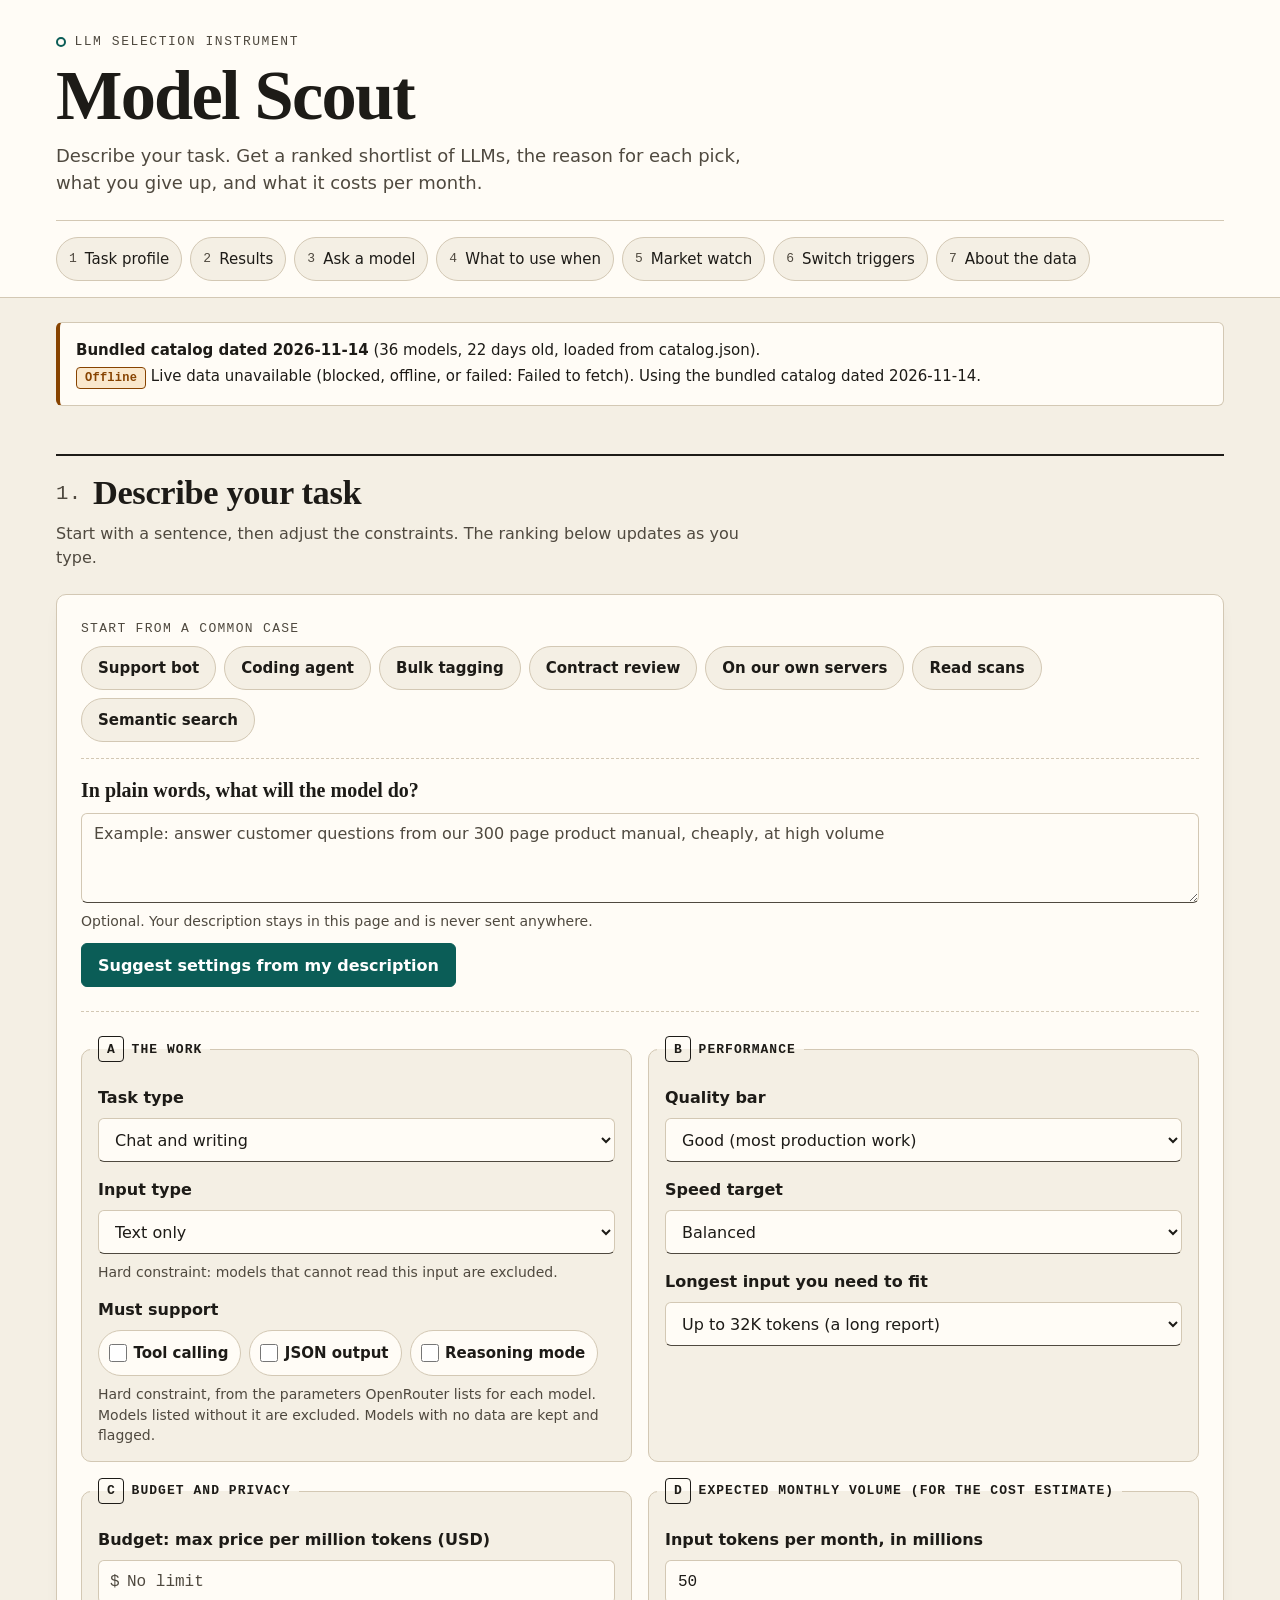
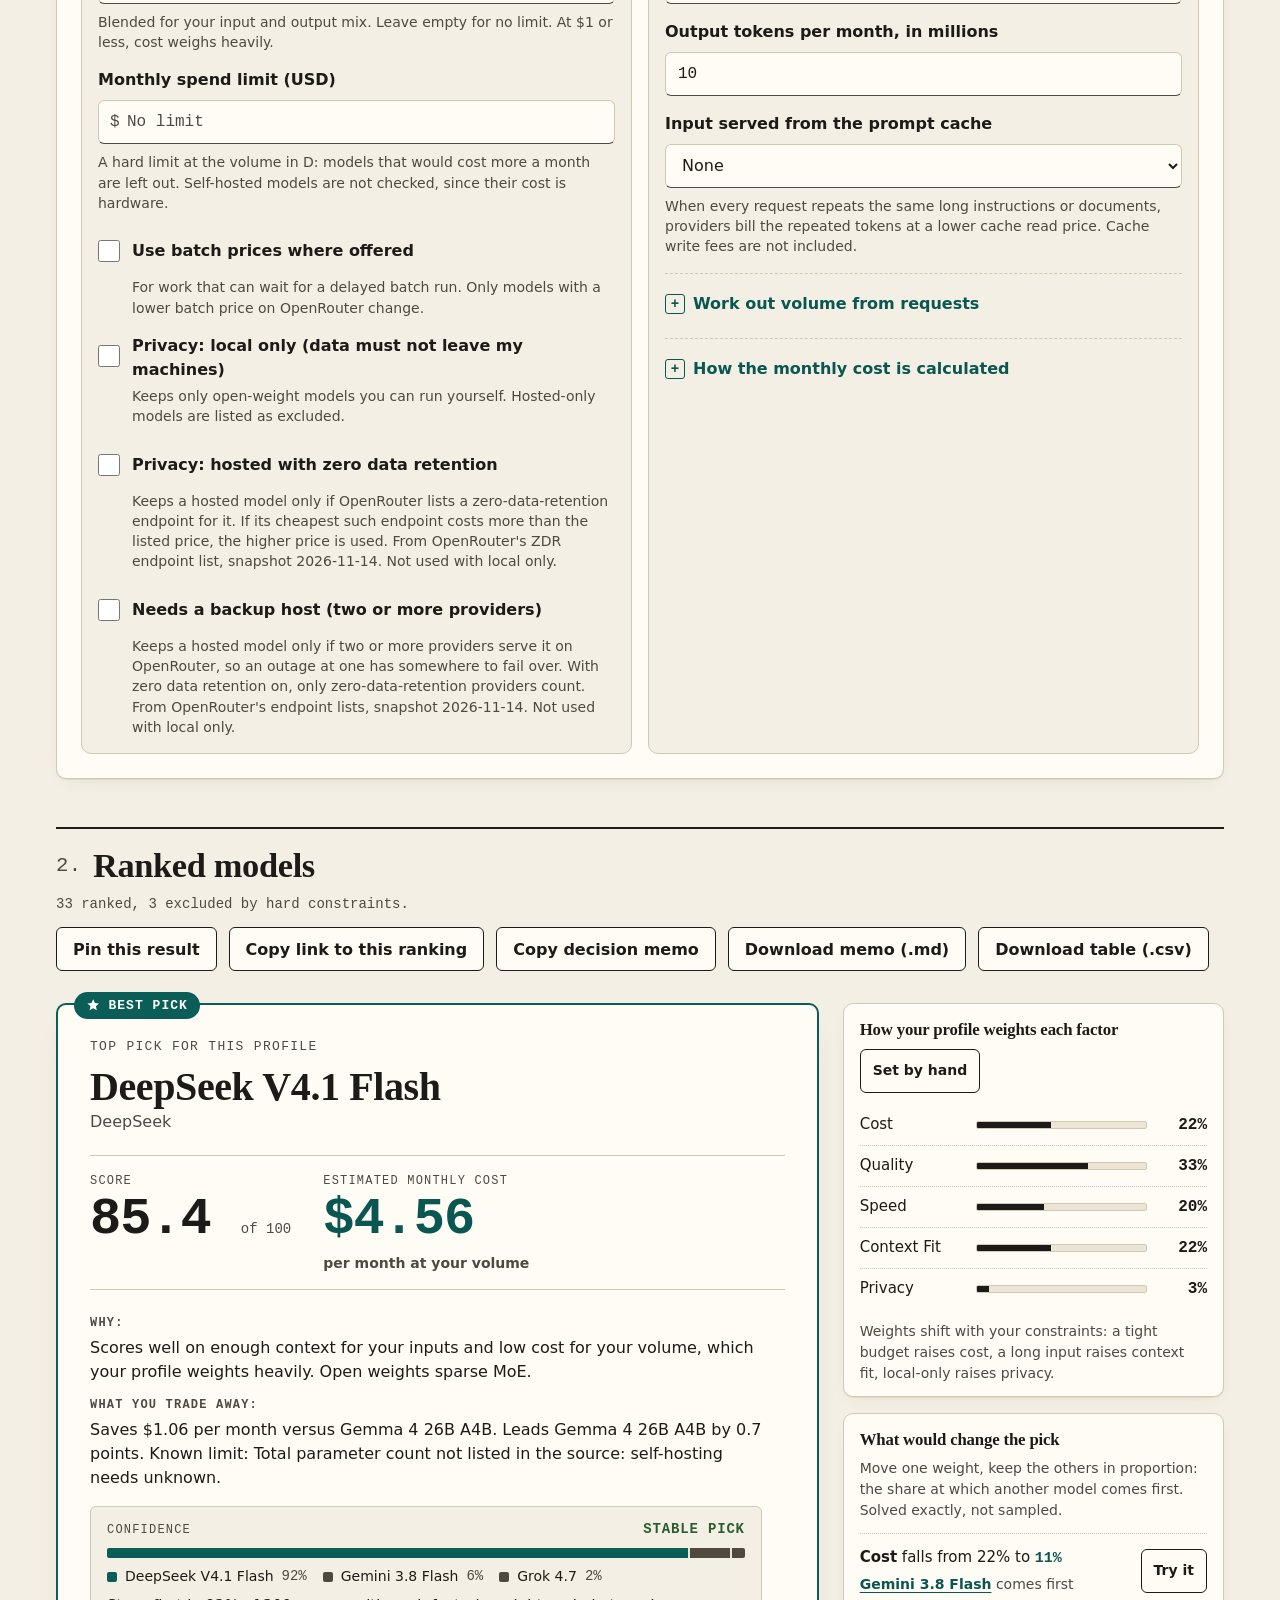
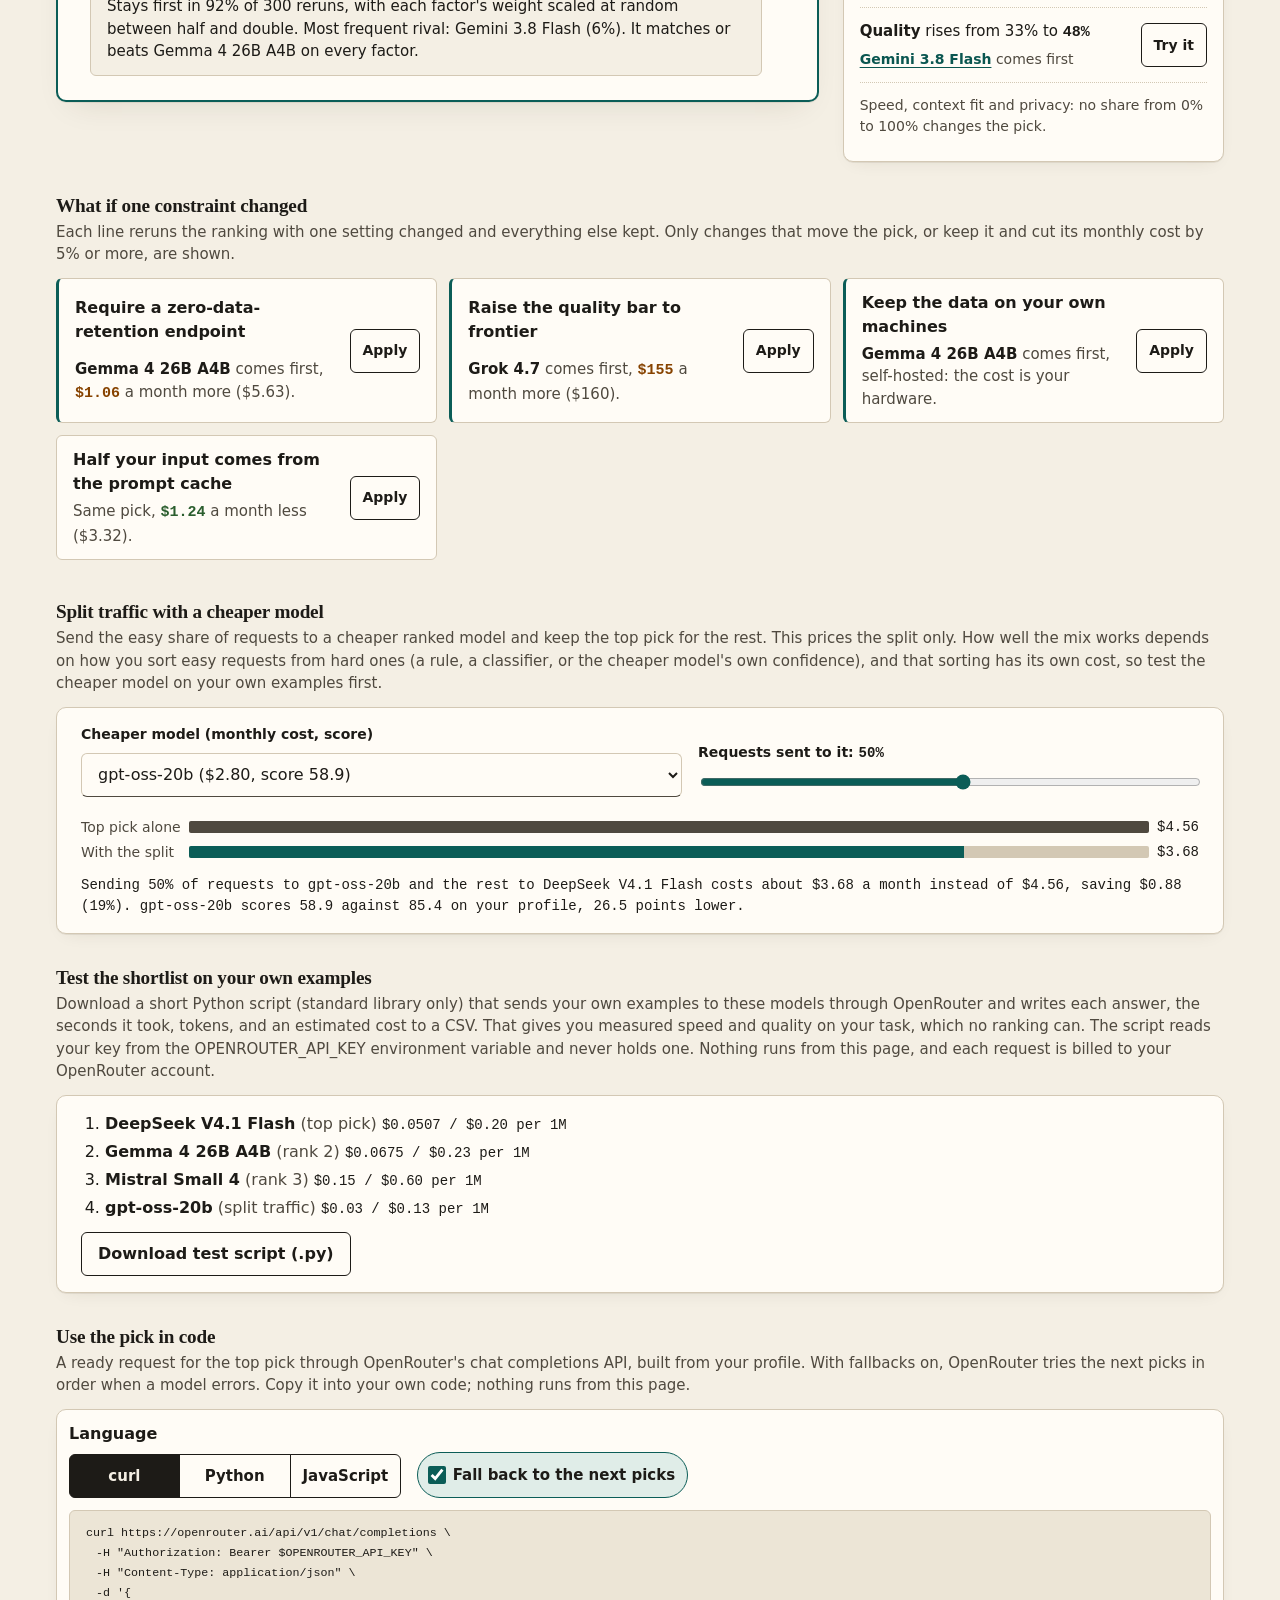
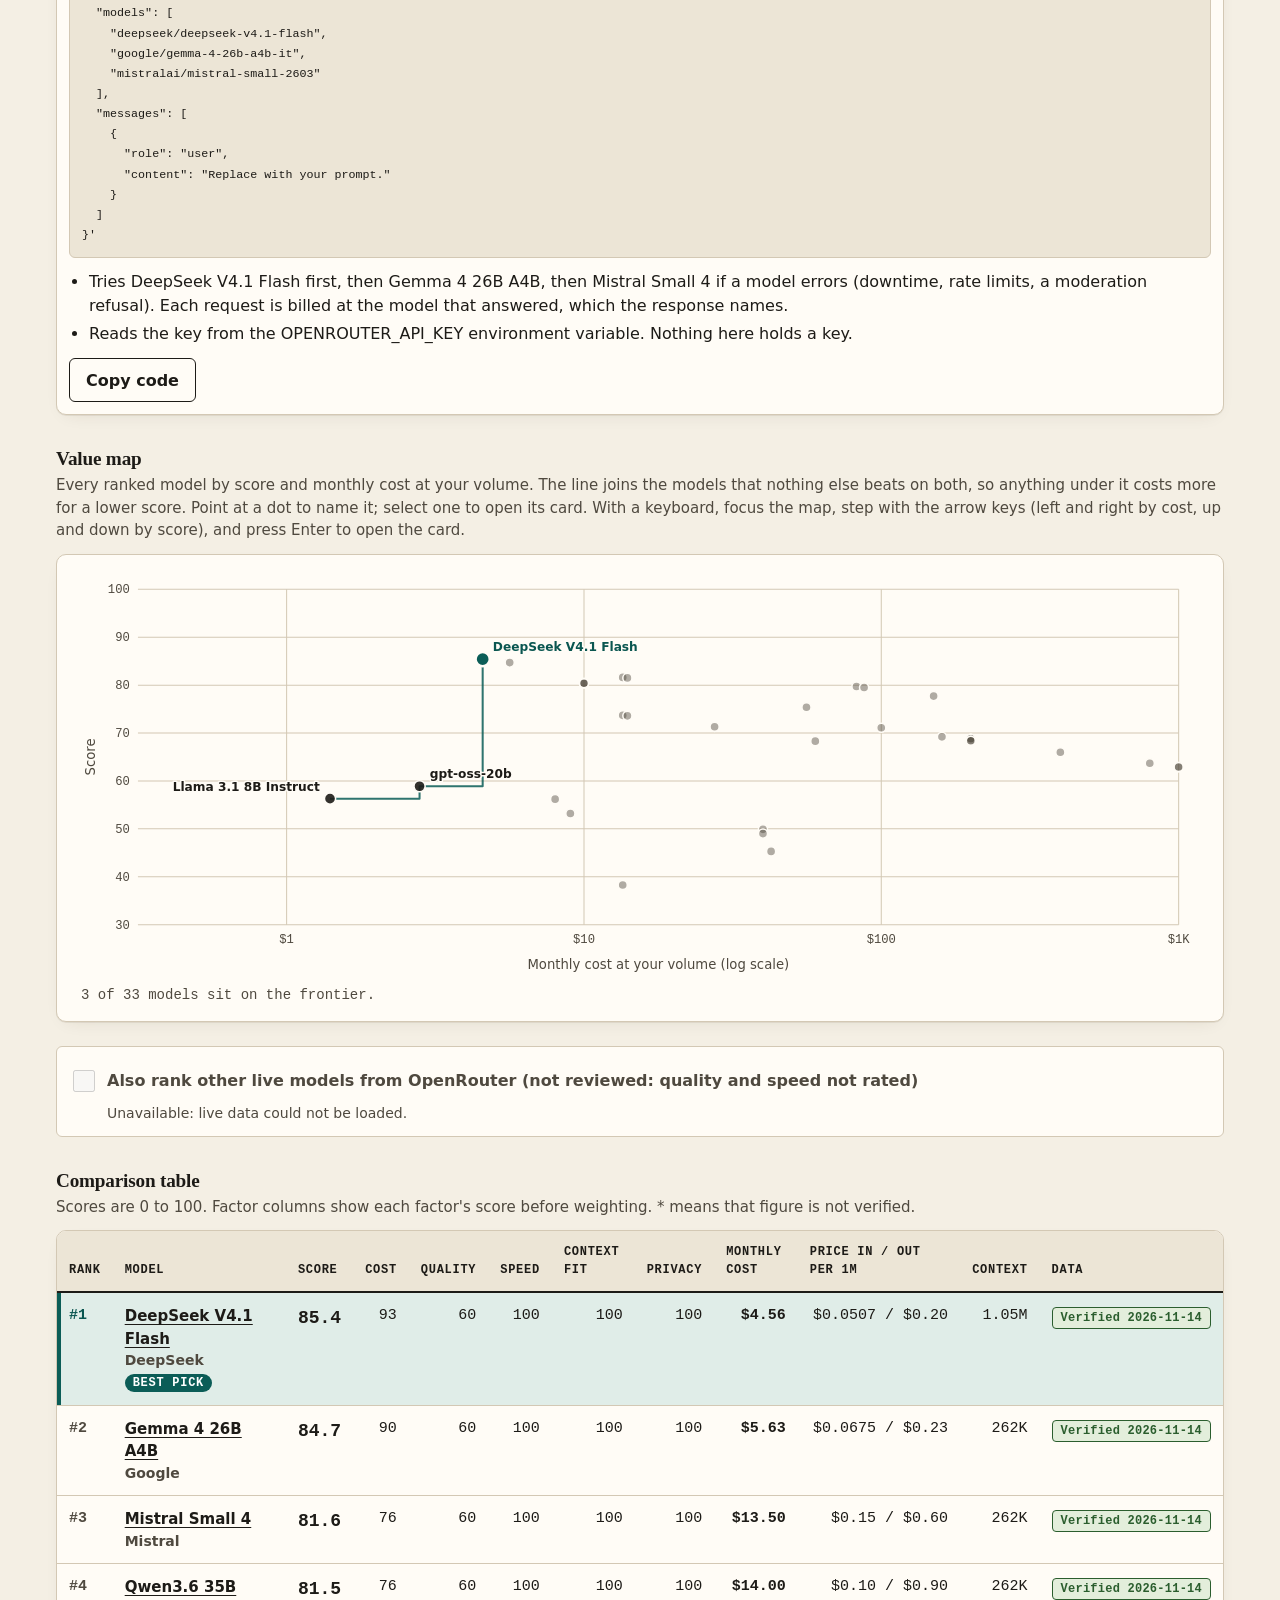
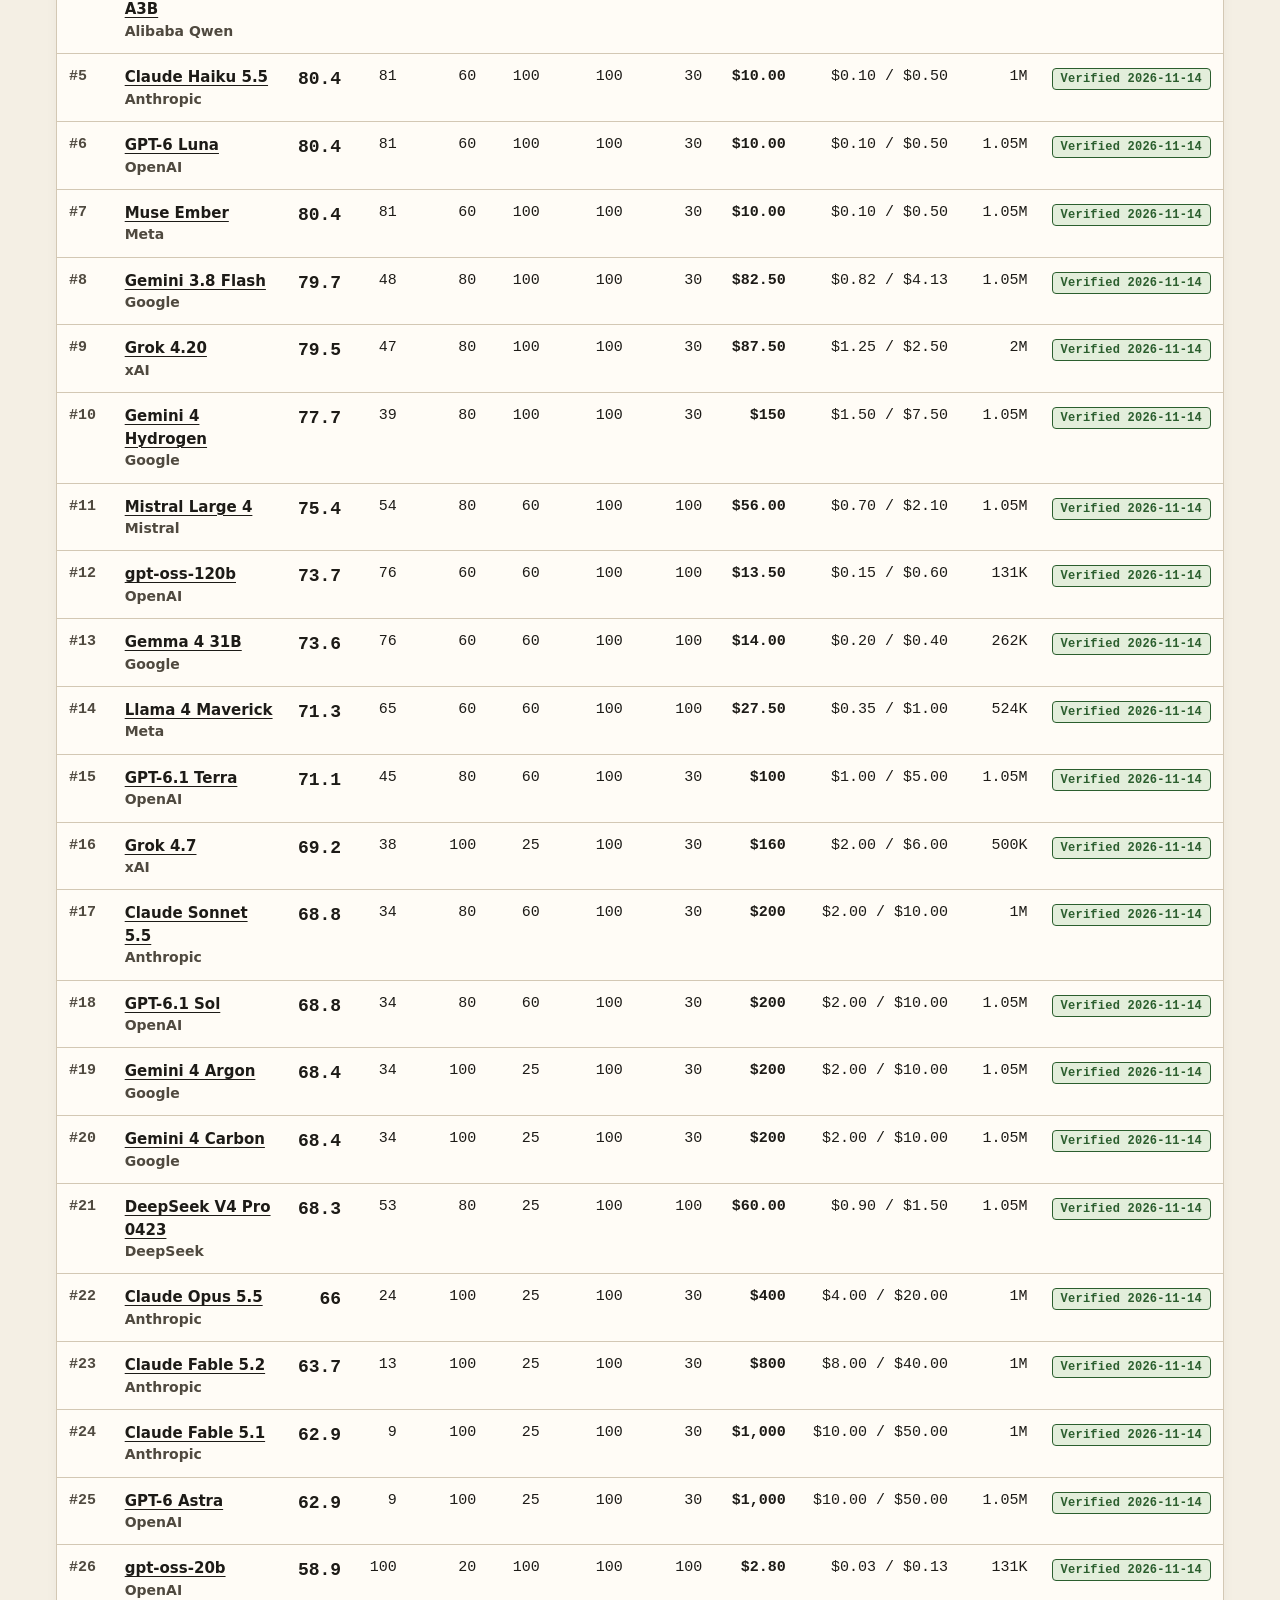
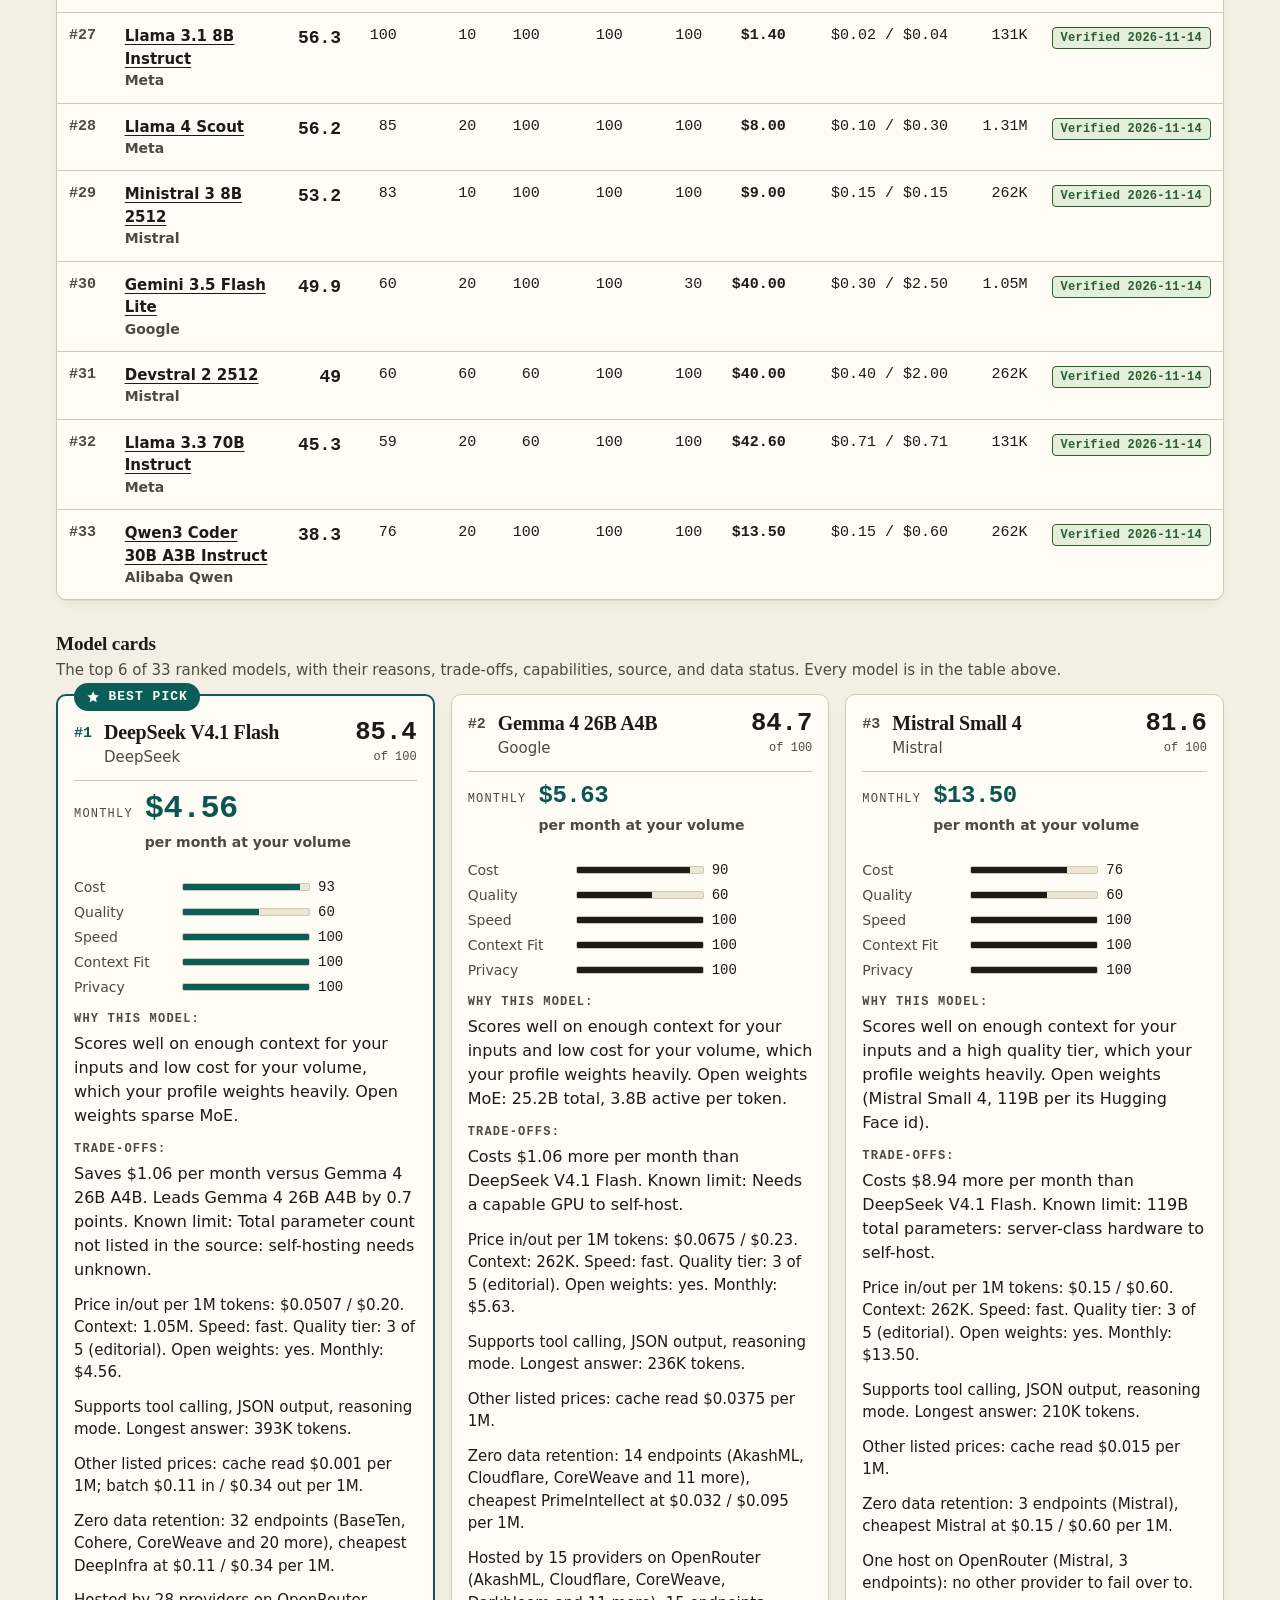
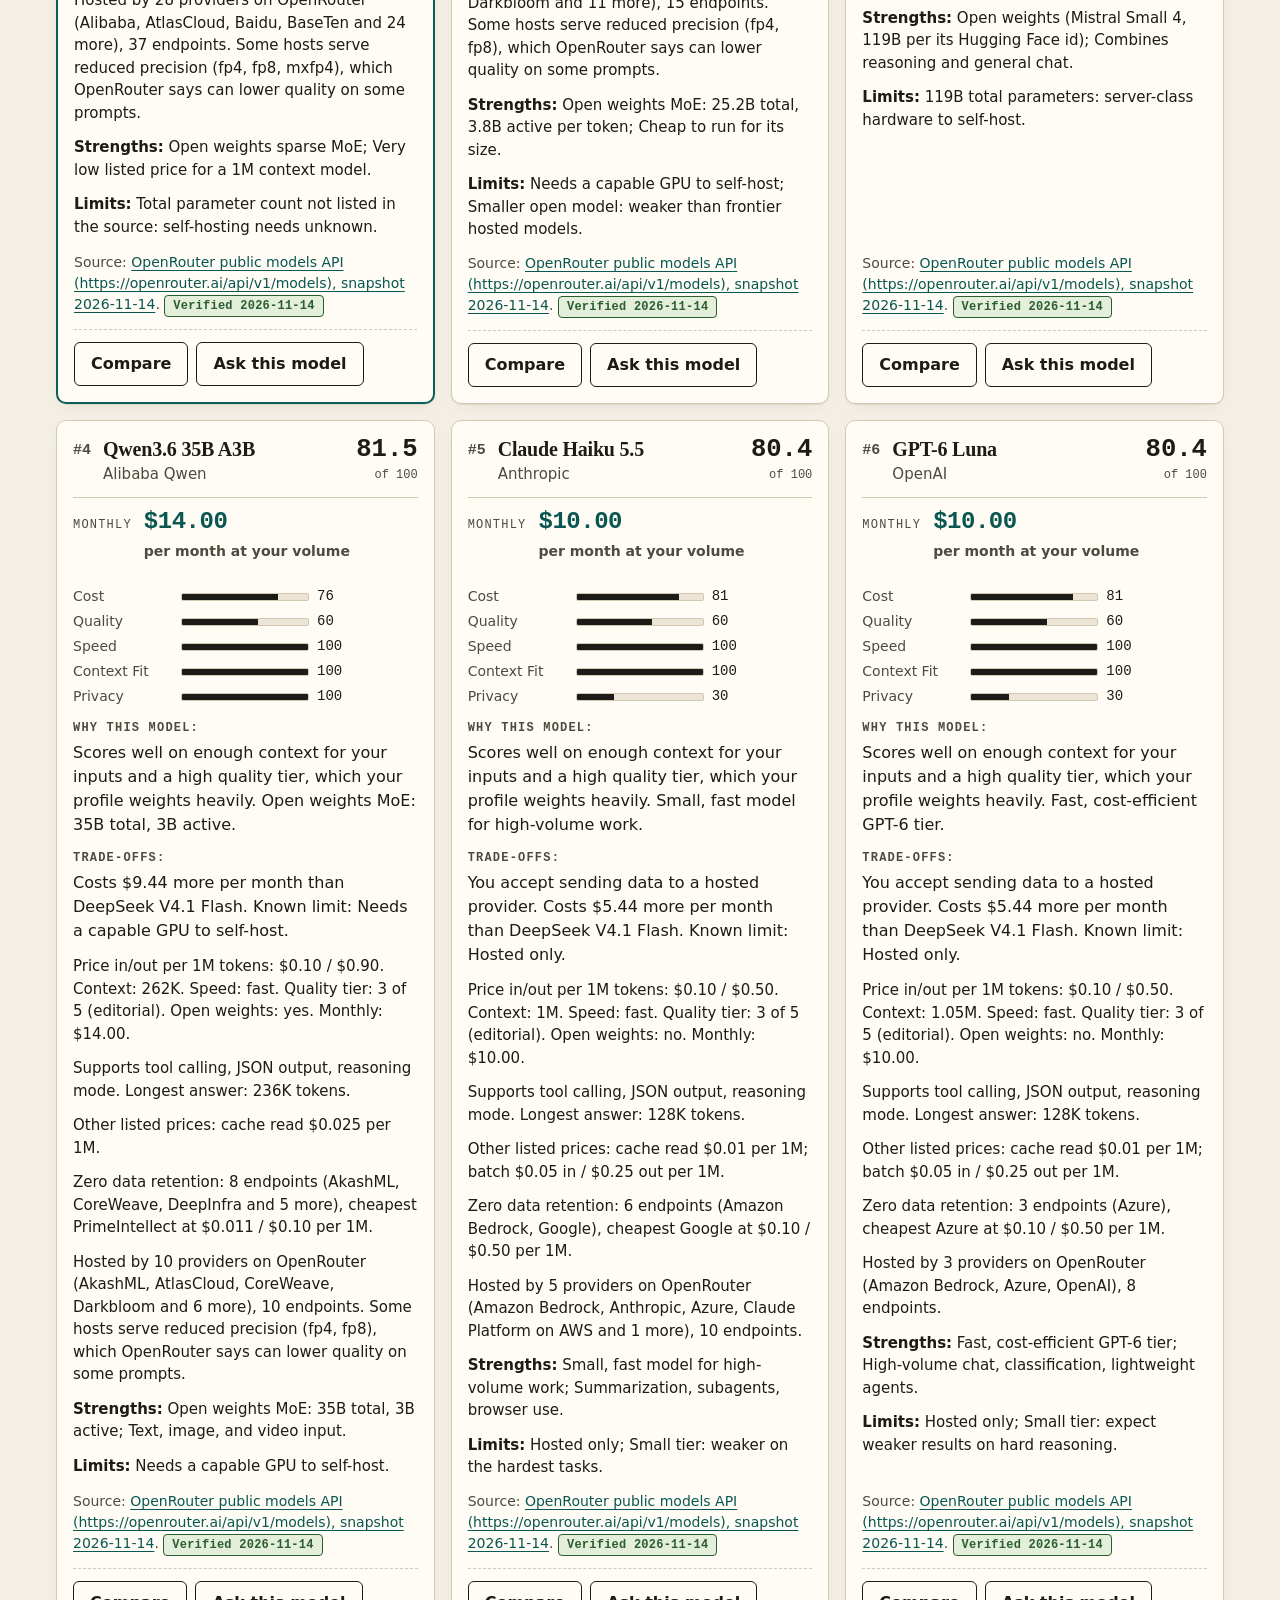
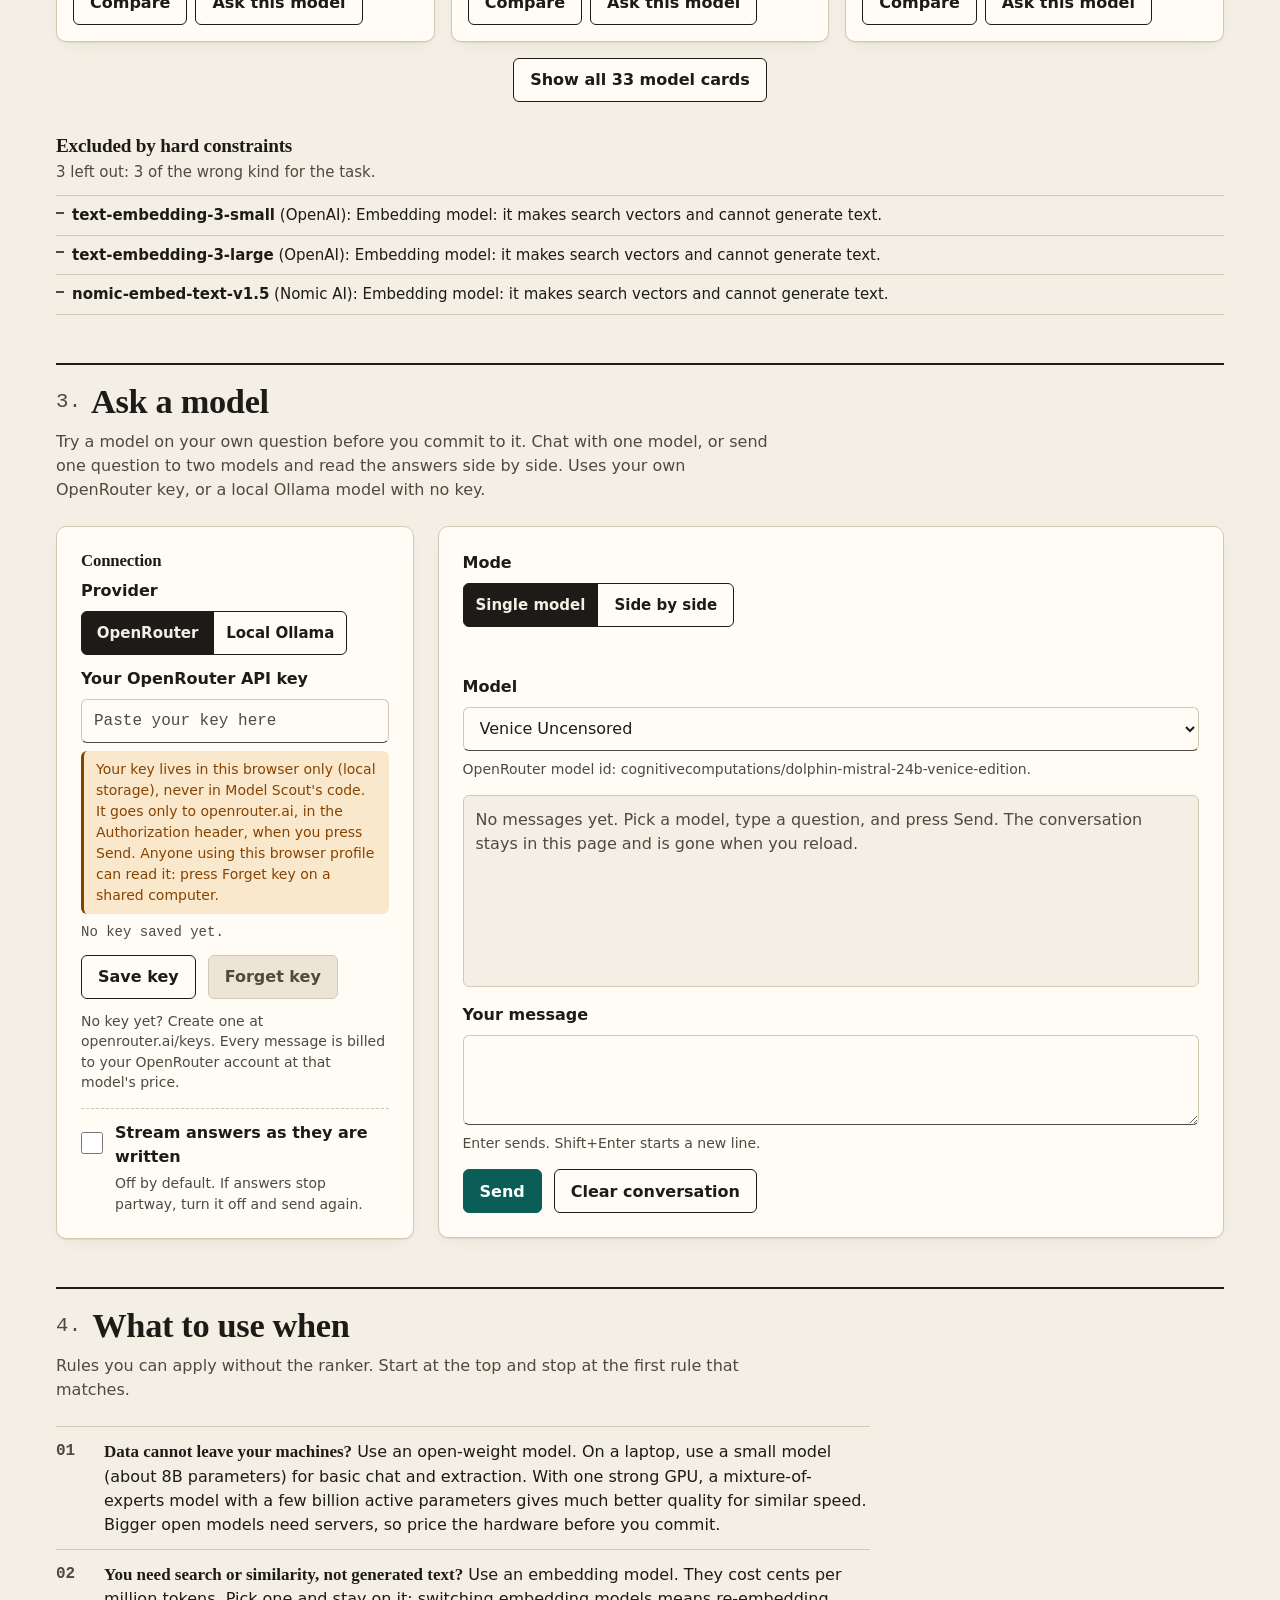
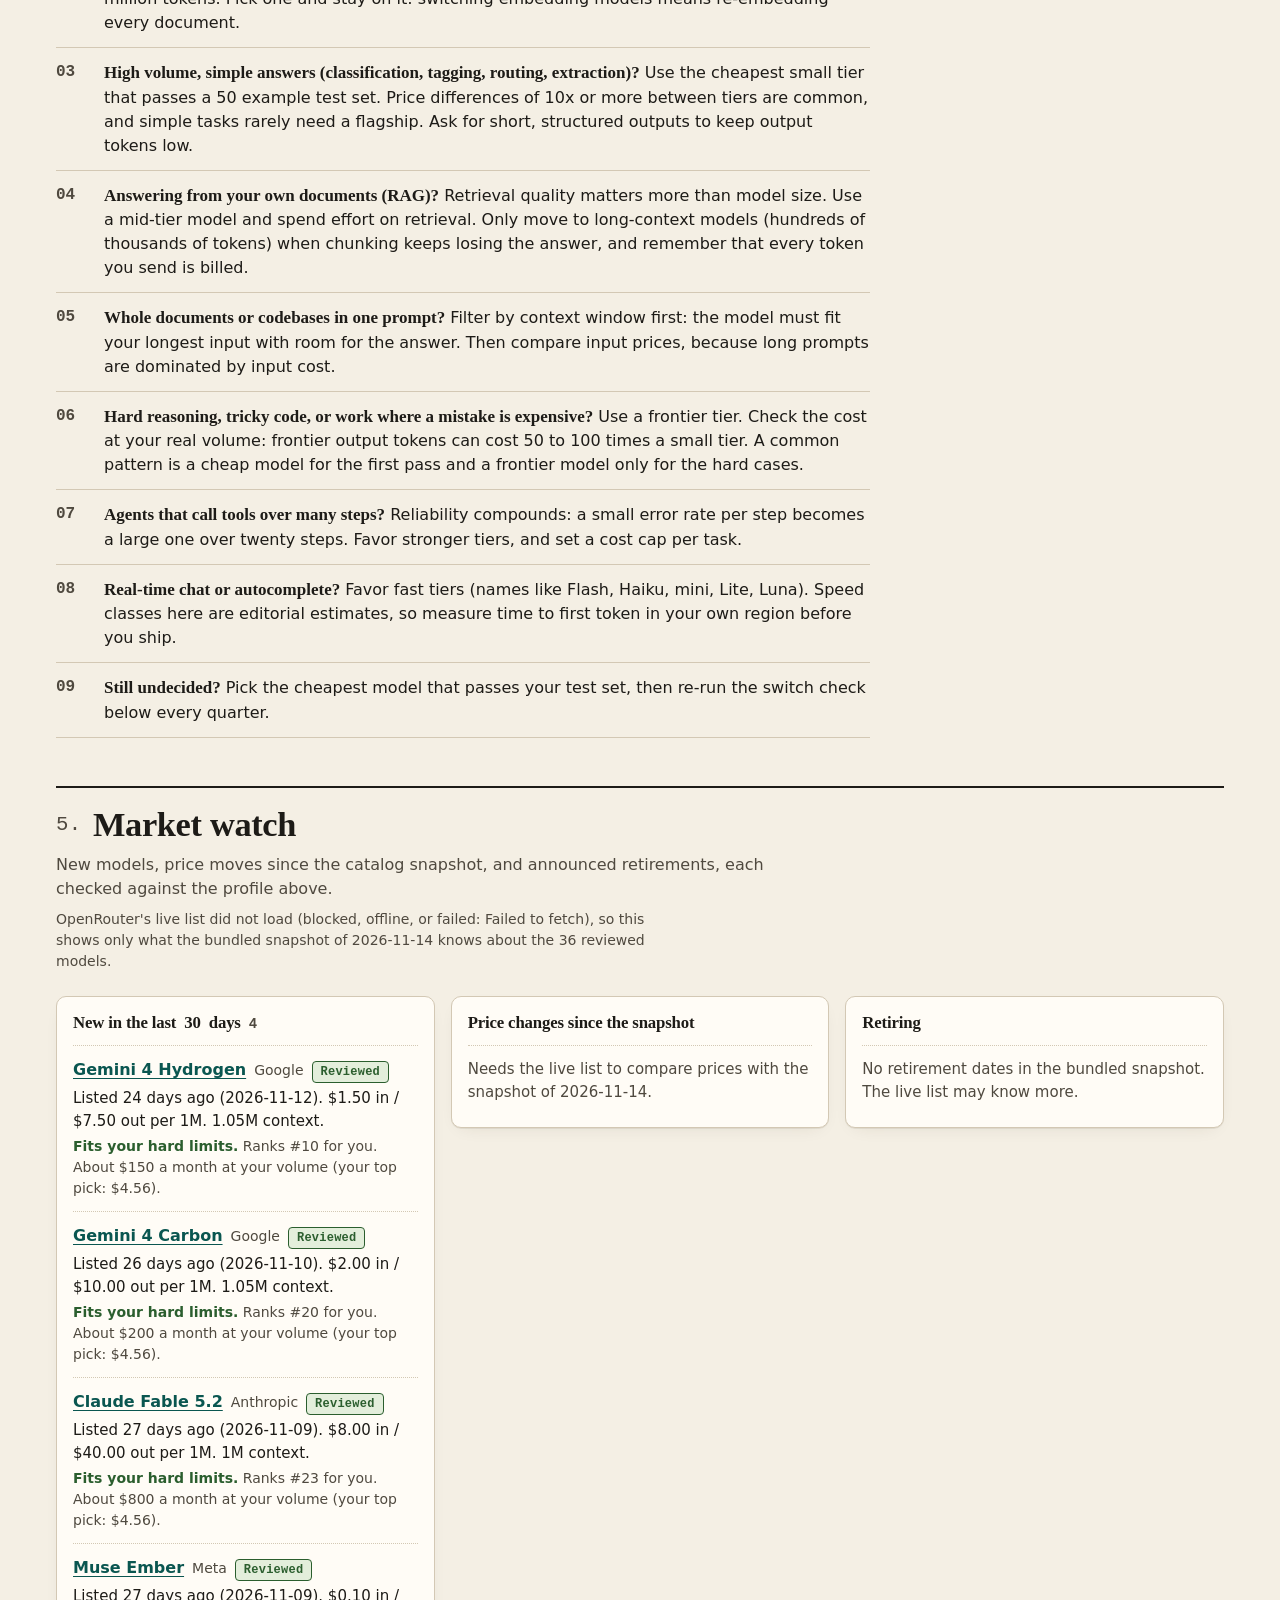
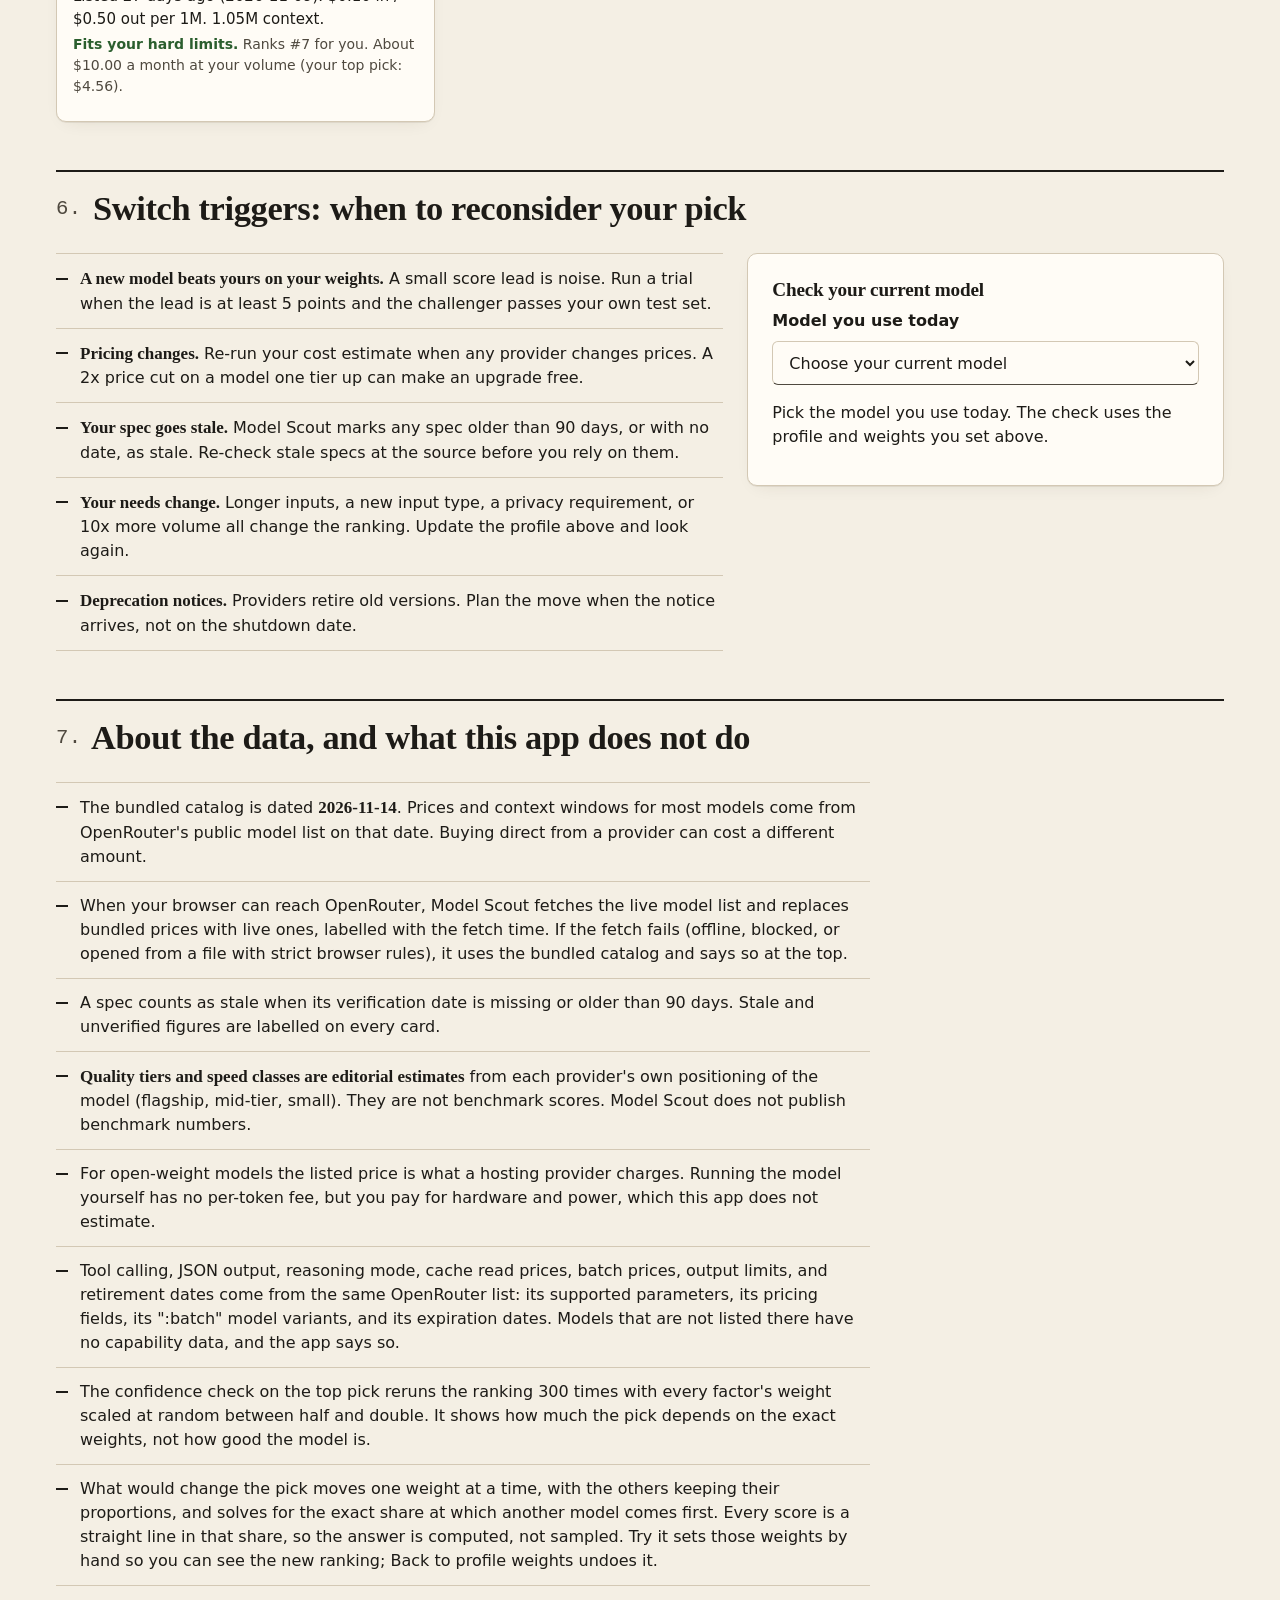
==== commit 0e191fd8: "Model Scout: use the pick in code on the site, 266 tests Co-Authored-By: Claude Opus 5.5 <noreply@an" ====
--- a/model-scout/index.html
+++ b/model-scout/index.html
@@ -325,6 +325,36 @@
       </div>
 
       <div class="sub-head">
+        <h3 id="snippet-h">Use the pick in code</h3>
+        <p class="muted">A ready request for the top pick through OpenRouter's chat completions API, built from your profile. With fallbacks on, OpenRouter tries the next picks in order when a model errors. Copy it into your own code; nothing runs from this page.</p>
+      </div>
+      <div id="snippet" class="snippet panel" aria-labelledby="snippet-h">
+        <div class="snippet-controls">
+          <fieldset class="seg-group">
+            <legend>Language</legend>
+            <div class="seg">
+              <input type="radio" name="snippet-lang" id="snippet-lang-curl" value="curl" checked>
+              <label for="snippet-lang-curl">curl</label>
+              <input type="radio" name="snippet-lang" id="snippet-lang-python" value="python">
+              <label for="snippet-lang-python">Python</label>
+              <input type="radio" name="snippet-lang" id="snippet-lang-javascript" value="javascript">
+              <label for="snippet-lang-javascript">JavaScript</label>
+            </div>
+          </fieldset>
+          <div class="check chip">
+            <input id="snippet-fallback" type="checkbox" checked>
+            <label for="snippet-fallback">Fall back to the next picks</label>
+          </div>
+        </div>
+        <pre class="snippet-code" tabindex="0" role="region" aria-label="Request code"><code id="snippet-code">The request appears once the ranking loads.</code></pre>
+        <ul id="snippet-notes" class="snippet-notes"></ul>
+        <div class="kit-actions">
+          <button type="button" id="snippet-copy" class="btn" disabled>Copy code</button>
+          <p id="snippet-status" class="muted small-print" aria-live="polite"></p>
+        </div>
+      </div>
+
+      <div class="sub-head">
         <h3>Value map</h3>
         <p class="muted">Every ranked model by score and monthly cost at your volume. The line joins the models that nothing else beats on both, so anything under it costs more for a lower score. Point at a dot to name it; select one to open its card. With a keyboard, focus the map, step with the arrow keys (left and right by cost, up and down by score), and press Enter to open the card.</p>
       </div>
@@ -596,6 +626,7 @@
         <li>Hosts come from OpenRouter's public endpoint list for each model, saved with the catalog and dated: how many providers serve it and which precision they state. Uptime and status change by the minute, so they are not kept. Providers are counted as OpenRouter lists them, so two can belong to one company (Google and Google AI Studio). A model with one host has nowhere to fail over; with a backup host required it is left out, and with zero data retention also required only zero-data-retention providers count. Some open-weight hosts serve reduced precision (fp8, fp4), which OpenRouter says can lower quality on some prompts; its <code>provider.quantizations</code> option skips them.</li>
         <li>Zero data retention comes from OpenRouter's public list of zero-data-retention endpoints, saved with the catalog and dated. With it required, a hosted model with no listed ZDR endpoint is left out, and a model whose cheapest ZDR endpoint costs more than its listed price is priced at that endpoint. It never lowers a price, since the cheapest endpoint may differ in other ways. Batch prices are set aside, because the list covers standard endpoints only.</li>
         <li>Pin this result keeps the current pick, score and monthly cost on screen while you change settings, lists every setting that changed since in plain words, and puts you back on the pinned settings in one click. The pin stays in this page; it is not part of the share link.</li>
+        <li>Use the pick in code builds one chat completions request from your profile: the top pick and, with fallbacks on, the next two ranked models OpenRouter lists, in its <code>models</code> list, so OpenRouter tries them in order when a model errors and bills the one that answered. Zero data retention adds <code>provider.zdr</code> and JSON output adds <code>response_format</code>. The key is read from an environment variable and never written into the code.</li>
         <li>The test kit is a Python script you download and run yourself. It sends your examples to the shortlisted models through OpenRouter with your own key, read from an environment variable, and records answers, seconds to answer, tokens, and an estimated cost from list prices. It is the way to check quality and speed on your task, which this page can only estimate.</li>
         <li>Split traffic prices sending a share of requests to a cheaper ranked model and the rest to the top pick, assuming requests of similar size. It gives no score for the mix, because that depends on how well easy requests are sorted from hard ones, which this page cannot know.</li>
         <li>The monthly spend limit is a hard limit: a model whose monthly cost at your volume (with the cache and batch options you chose) is over it is left out, and the excluded list says how much it would cost. Models with no listed price are kept and flagged. In local-only mode it is not applied, because self-hosted cost is hardware, not tokens.</li>
--- a/model-scout/styles.css
+++ b/model-scout/styles.css
@@ -689,6 +689,19 @@
 .kit-models .kit-price { font-family: var(--font-mono); font-size: 0.875rem; font-variant-numeric: tabular-nums; }
 .kit-actions { display: flex; flex-wrap: wrap; align-items: center; gap: var(--s2) var(--s3); }
 .kit-actions p { margin: 0; flex: 1 1 16rem; }
+
+/* use the pick in code */
+.snippet { margin-bottom: var(--s5); padding: var(--s3); }
+.snippet-controls { display: flex; flex-wrap: wrap; align-items: flex-end; gap: var(--s2) var(--s4); margin-bottom: var(--s3); }
+.snippet-controls .seg-group { margin: 0; }
+.snippet-code {
+  margin: 0 0 var(--s3); padding: var(--s3); max-height: 28rem; overflow: auto;
+  background: var(--surface-2); border: 1px solid var(--line); border-radius: var(--radius-sm);
+  font-family: var(--font-mono); font-size: 0.8125rem; line-height: 1.55; white-space: pre; tab-size: 2;
+}
+.snippet-code:focus-visible { outline: 2px solid var(--focus); outline-offset: 2px; }
+.snippet-notes { margin: 0 0 var(--s3); padding-left: 1.25em; }
+.snippet-notes li { margin: 0 0 var(--s1); }
 .whatif { list-style: none; padding: 0; margin: 0; display: grid; grid-template-columns: 1fr; gap: var(--s3); }
 @media (min-width: 48em) { .whatif { grid-template-columns: repeat(2, minmax(0, 1fr)); } }
 @media (min-width: 72em) { .whatif { grid-template-columns: repeat(3, minmax(0, 1fr)); } }
@@ -815,7 +828,8 @@
 @media print {
   .sections, .toolbar, .skip, #suggest, .presets, .share-row, .pin-actions, .cards-more, .compare-tray, .h2h-actions, .h2h-remove { display: none; }
   .cards .card[hidden] { display: flex !important; }
-  .card-actions, .chat-settings, .chat-form, #side-form, .tip-try, #weights-edit, .weights-reset, .mw-more, .wi .btn, #whatif-undo { display: none; }
+  .card-actions, .chat-settings, .chat-form, #side-form, .tip-try, #weights-edit, .weights-reset, .mw-more, .wi .btn, #whatif-undo, .snippet-controls, #snippet-copy { display: none; }
+  .snippet-code { max-height: none; overflow: visible; white-space: pre-wrap; }
   .mw-row[hidden] { display: block !important; }
   .panel, .card, .top-pick, .table-wrap { box-shadow: none; }
 }
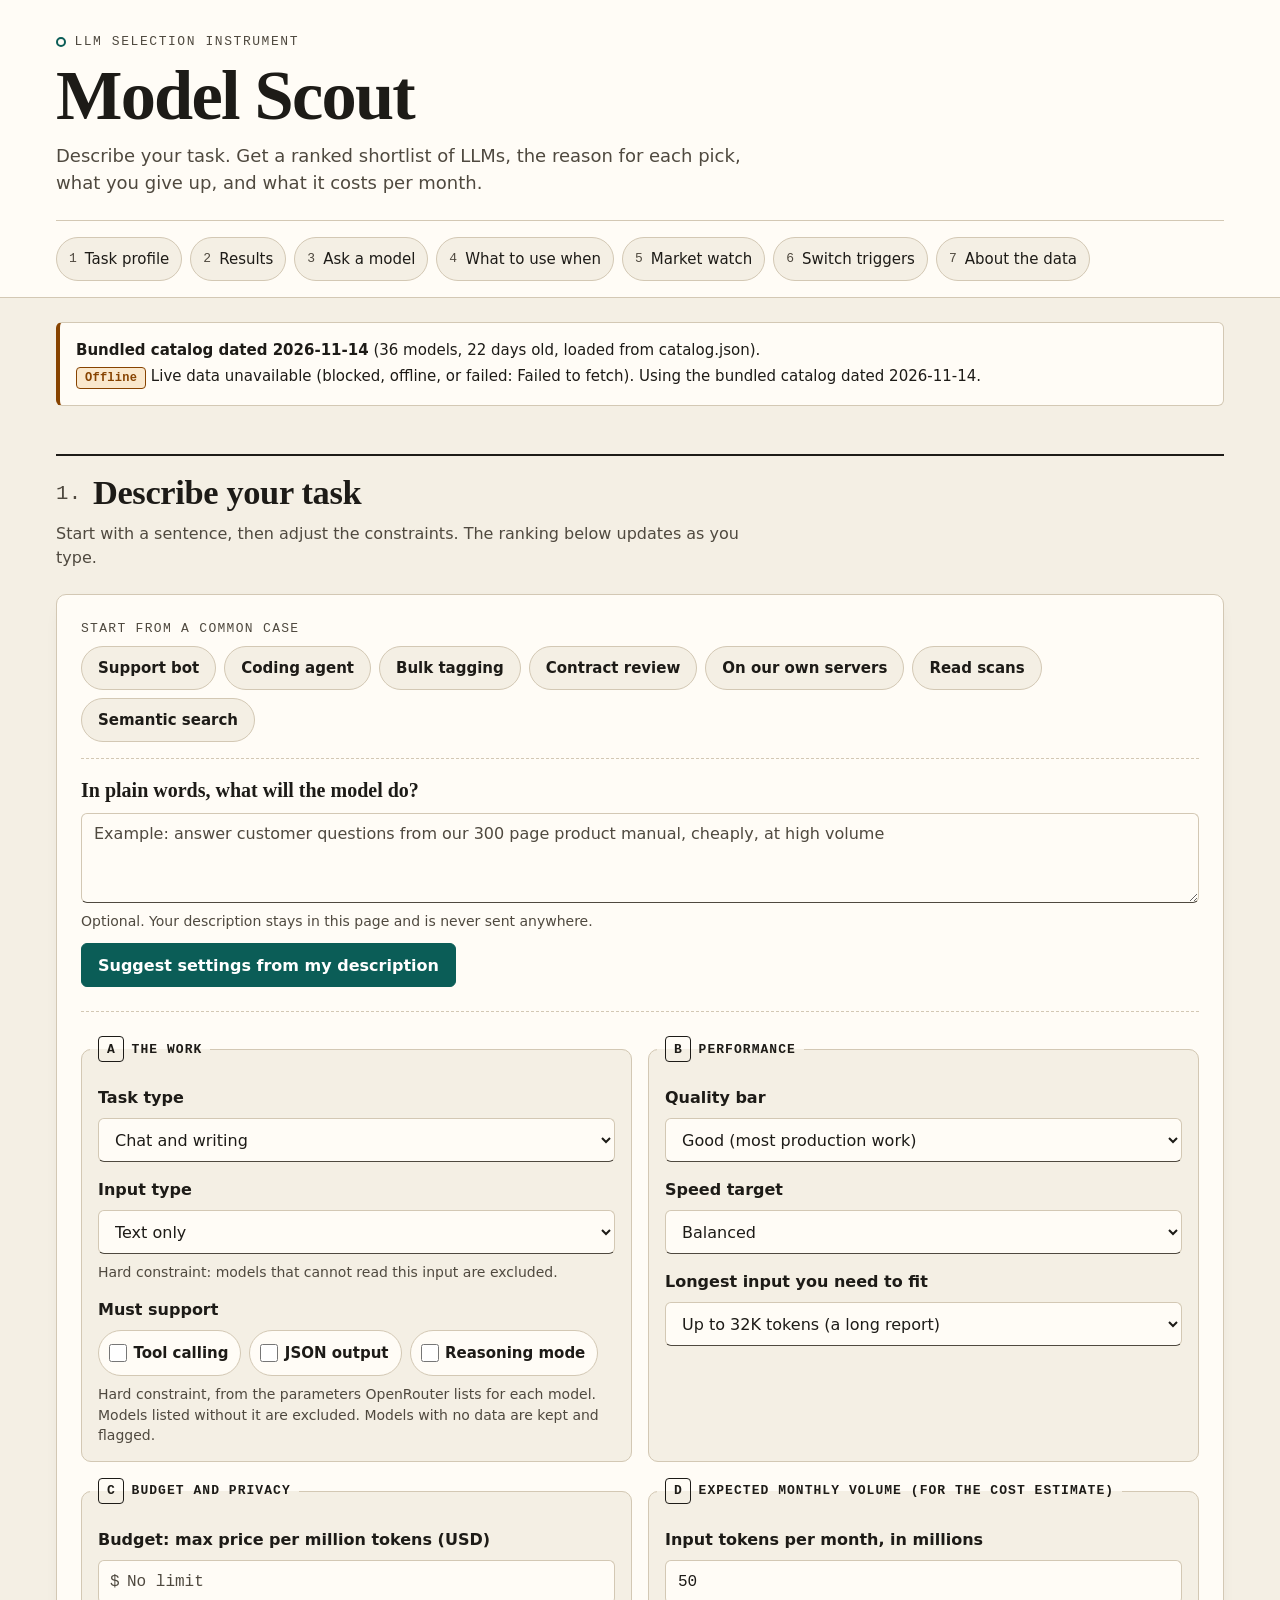
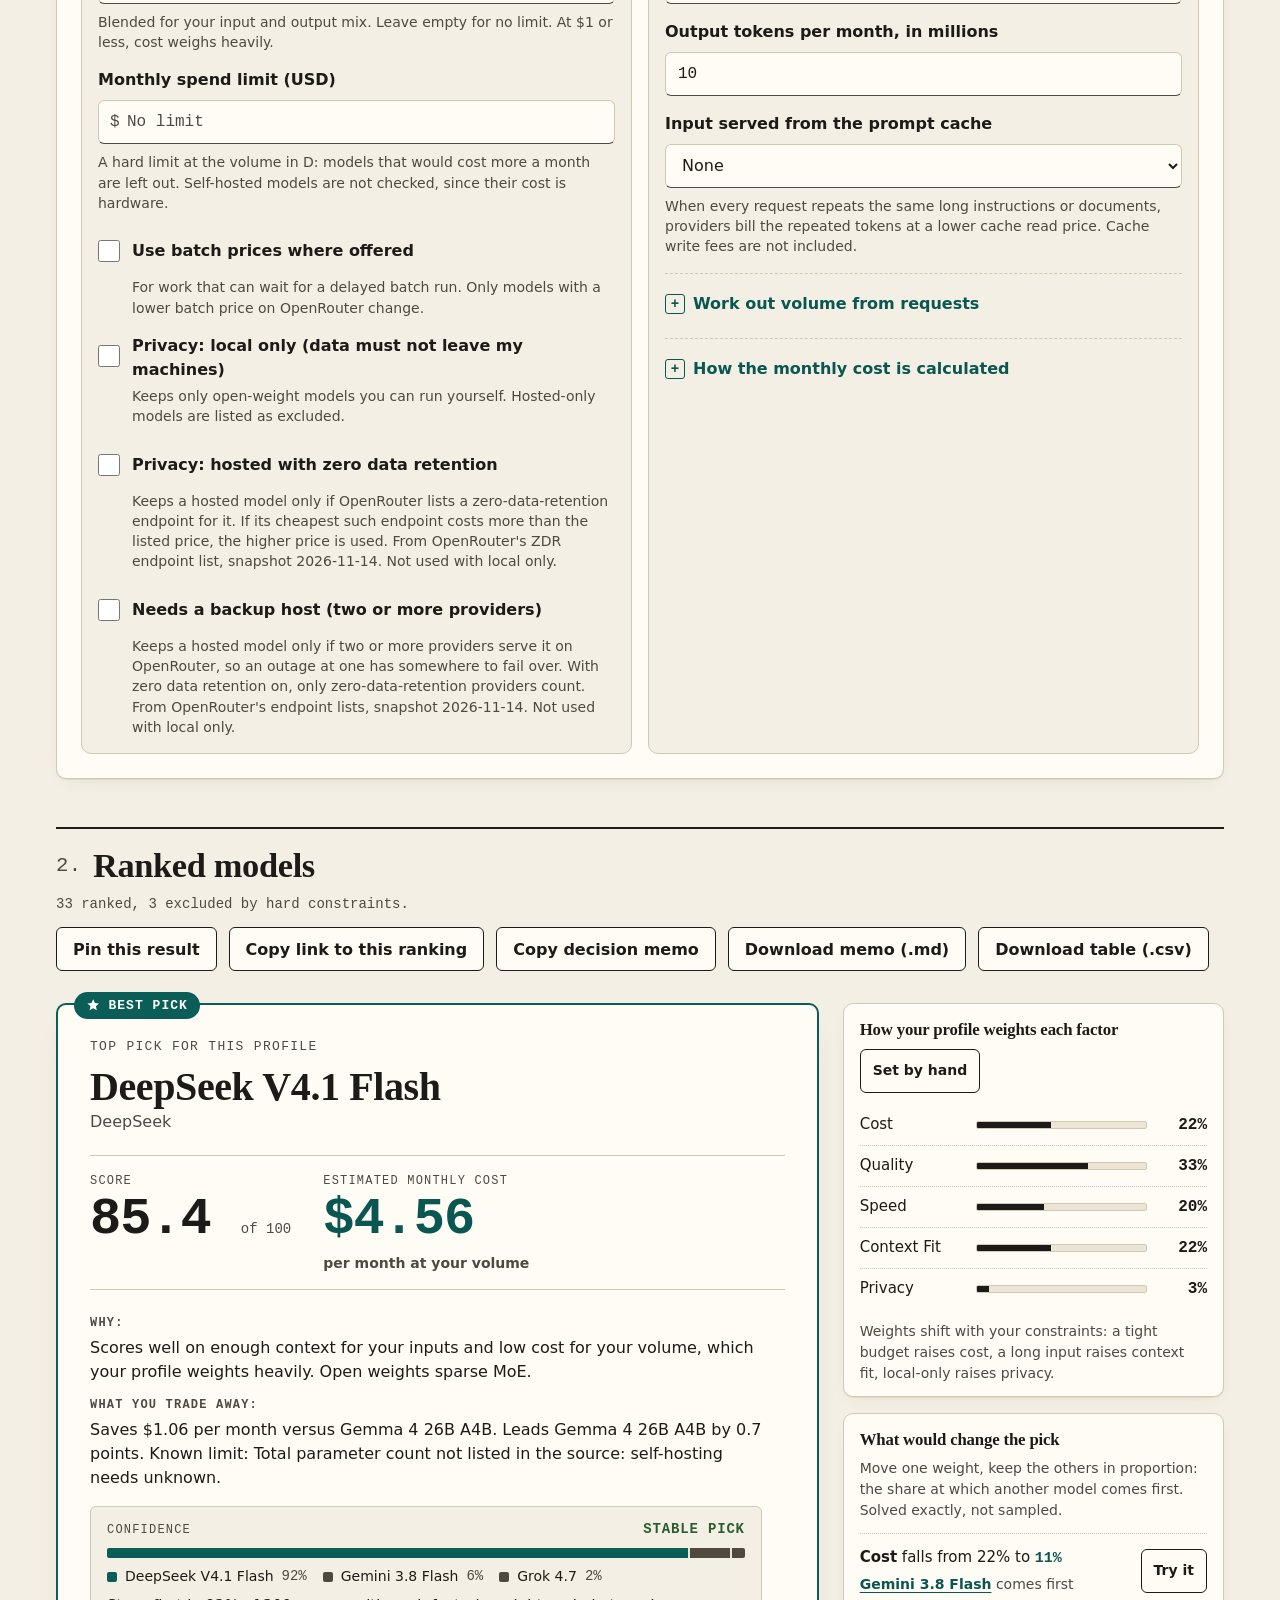
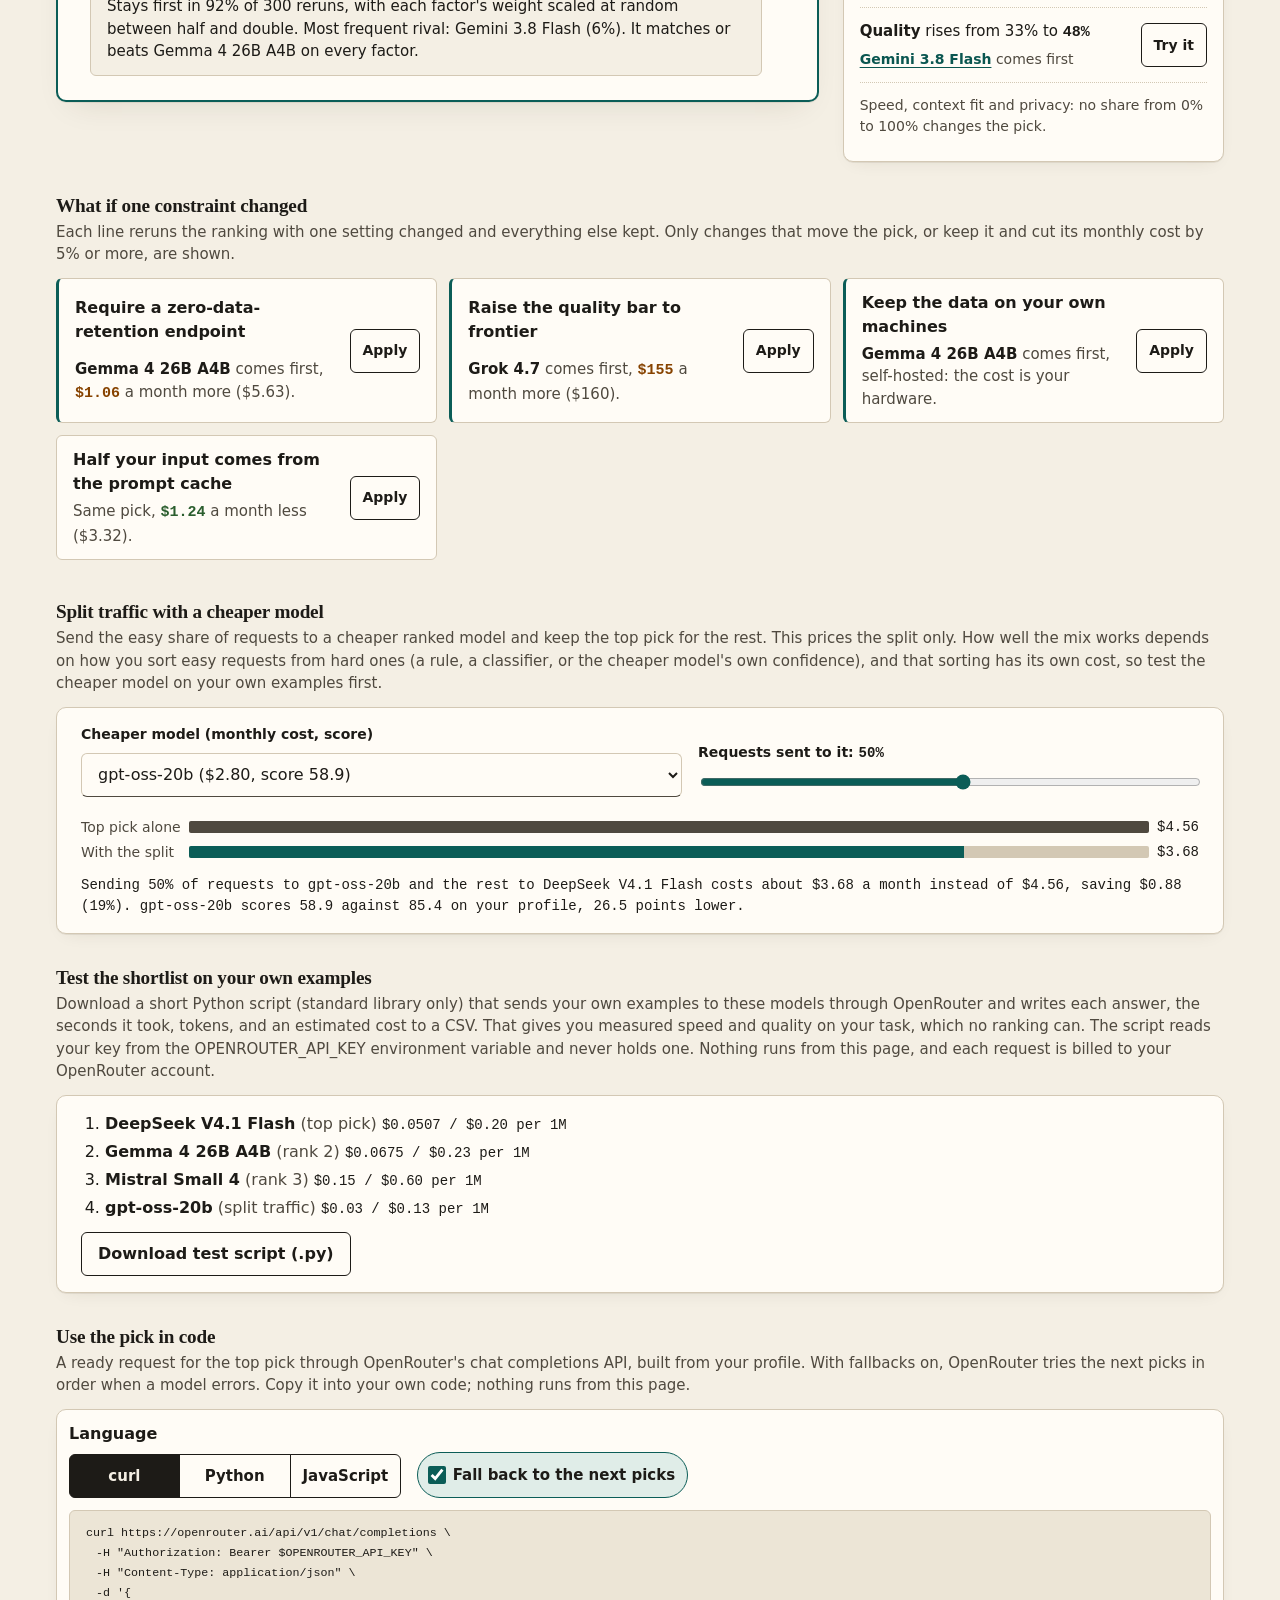
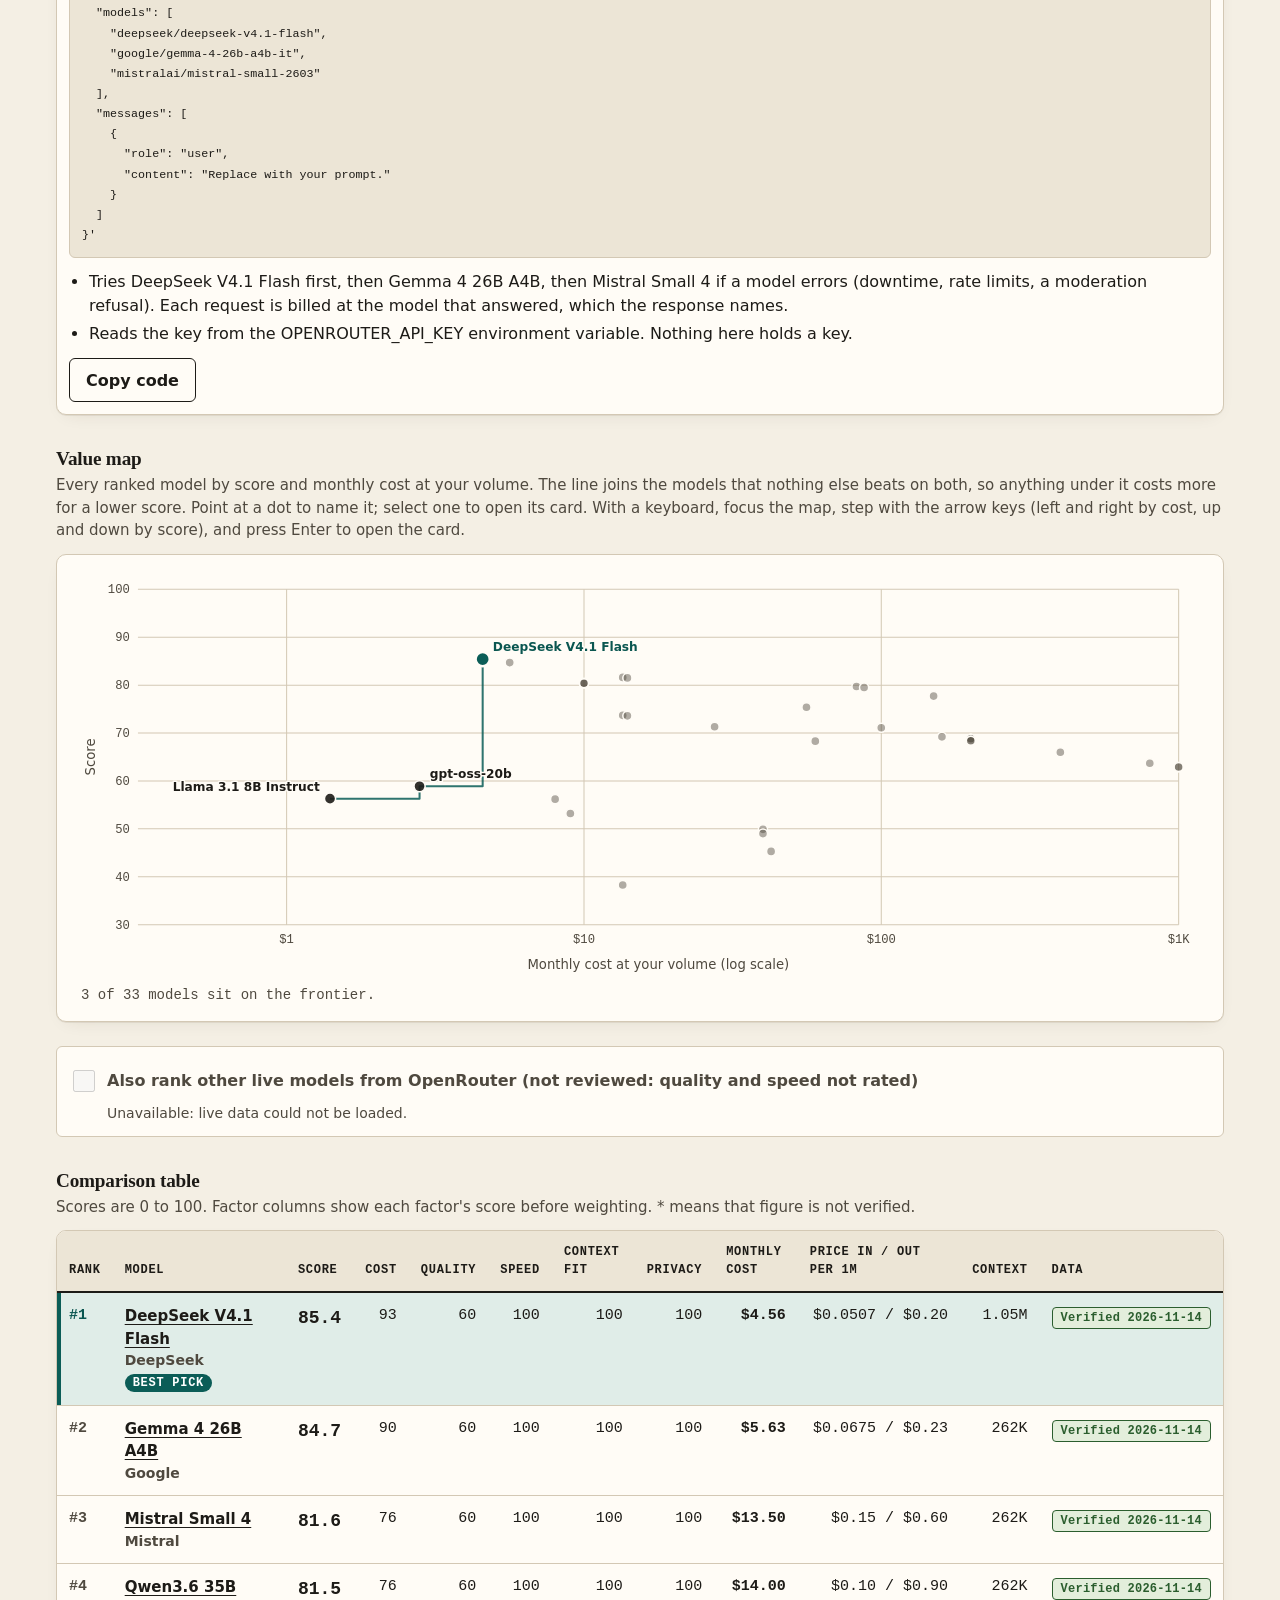
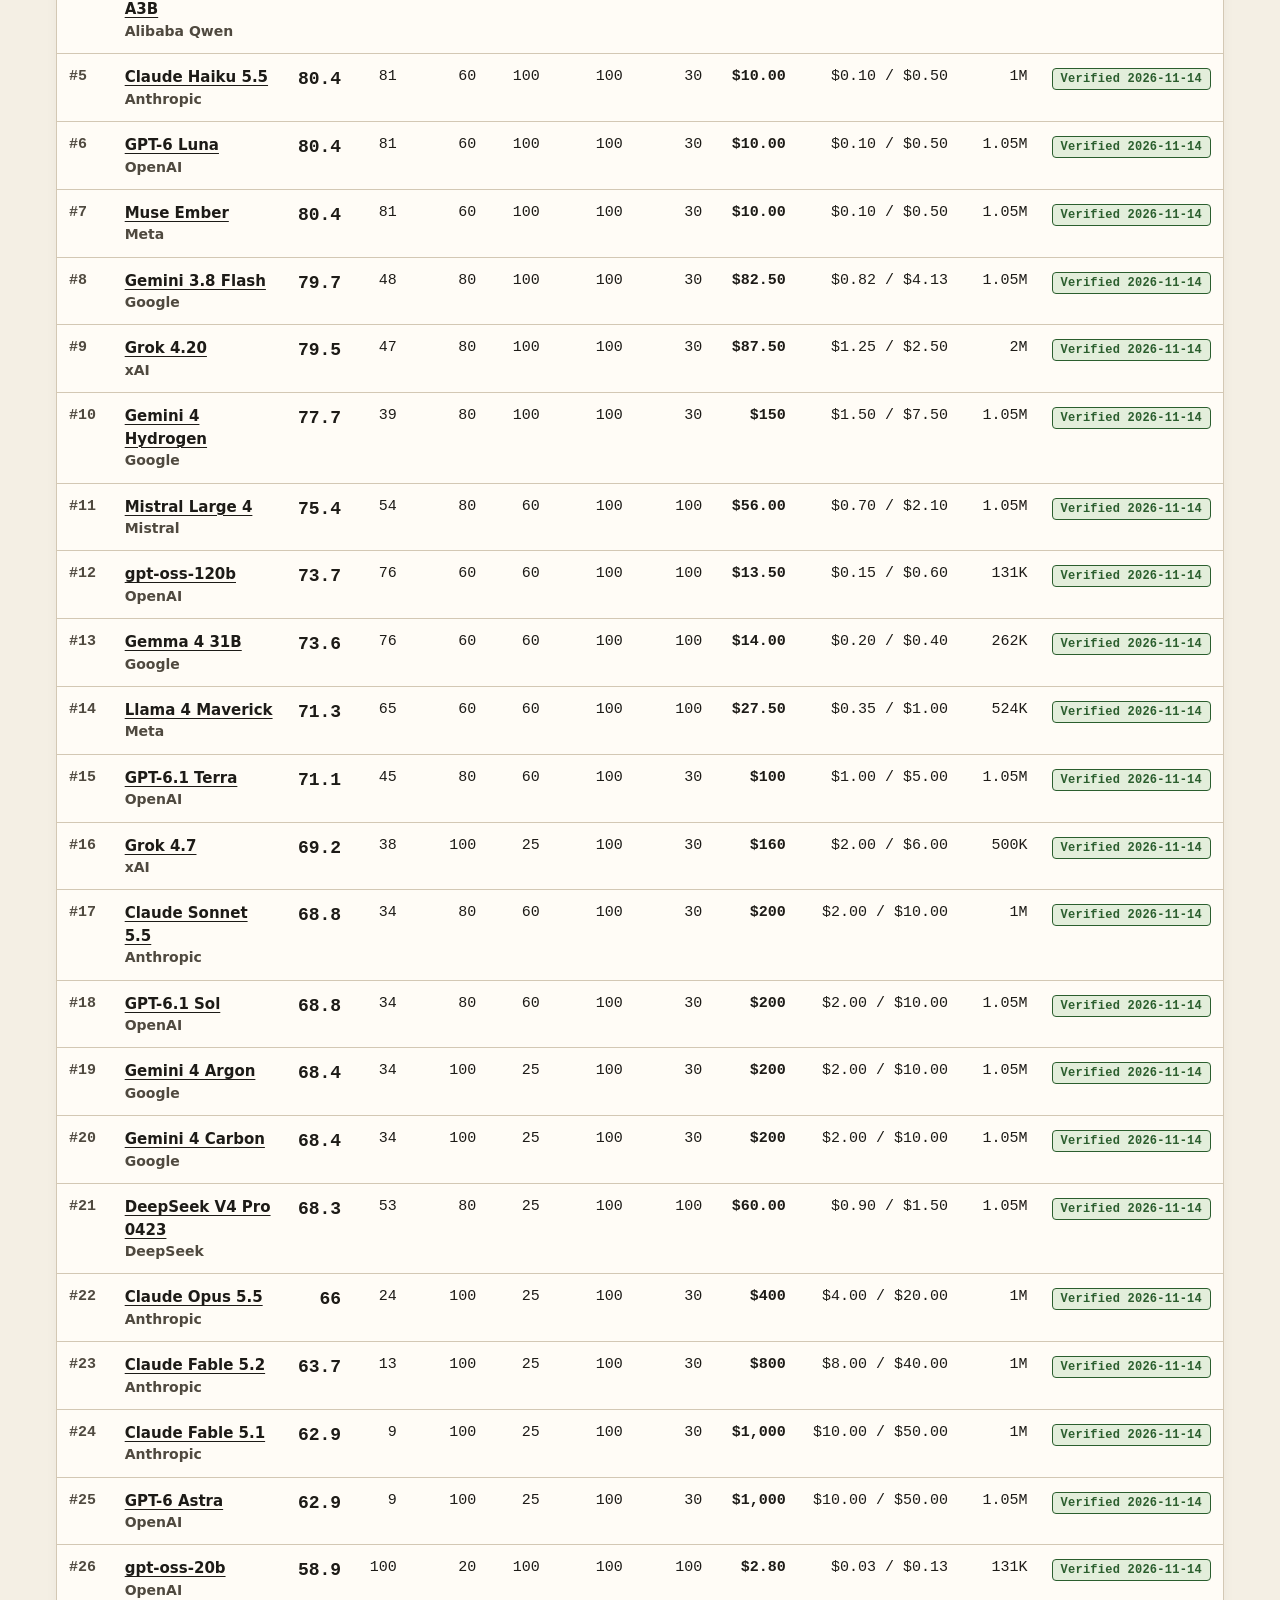
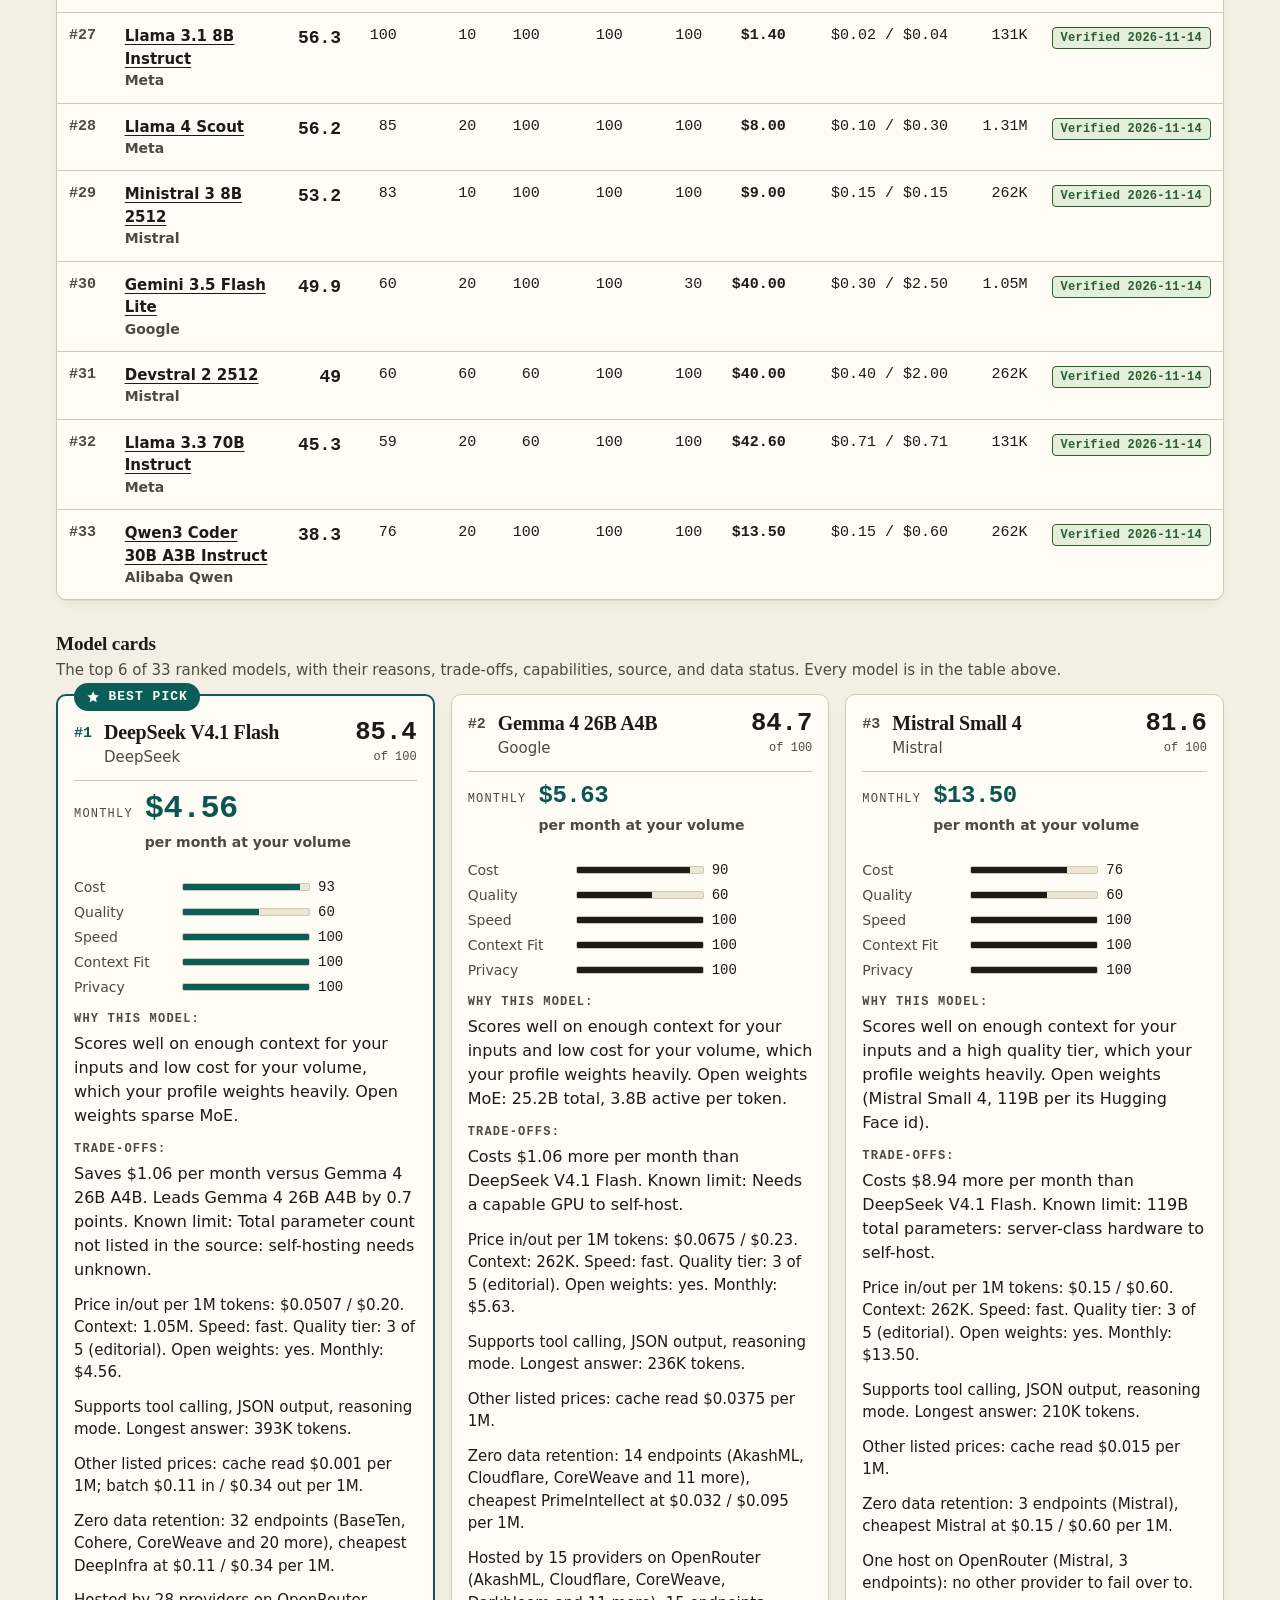
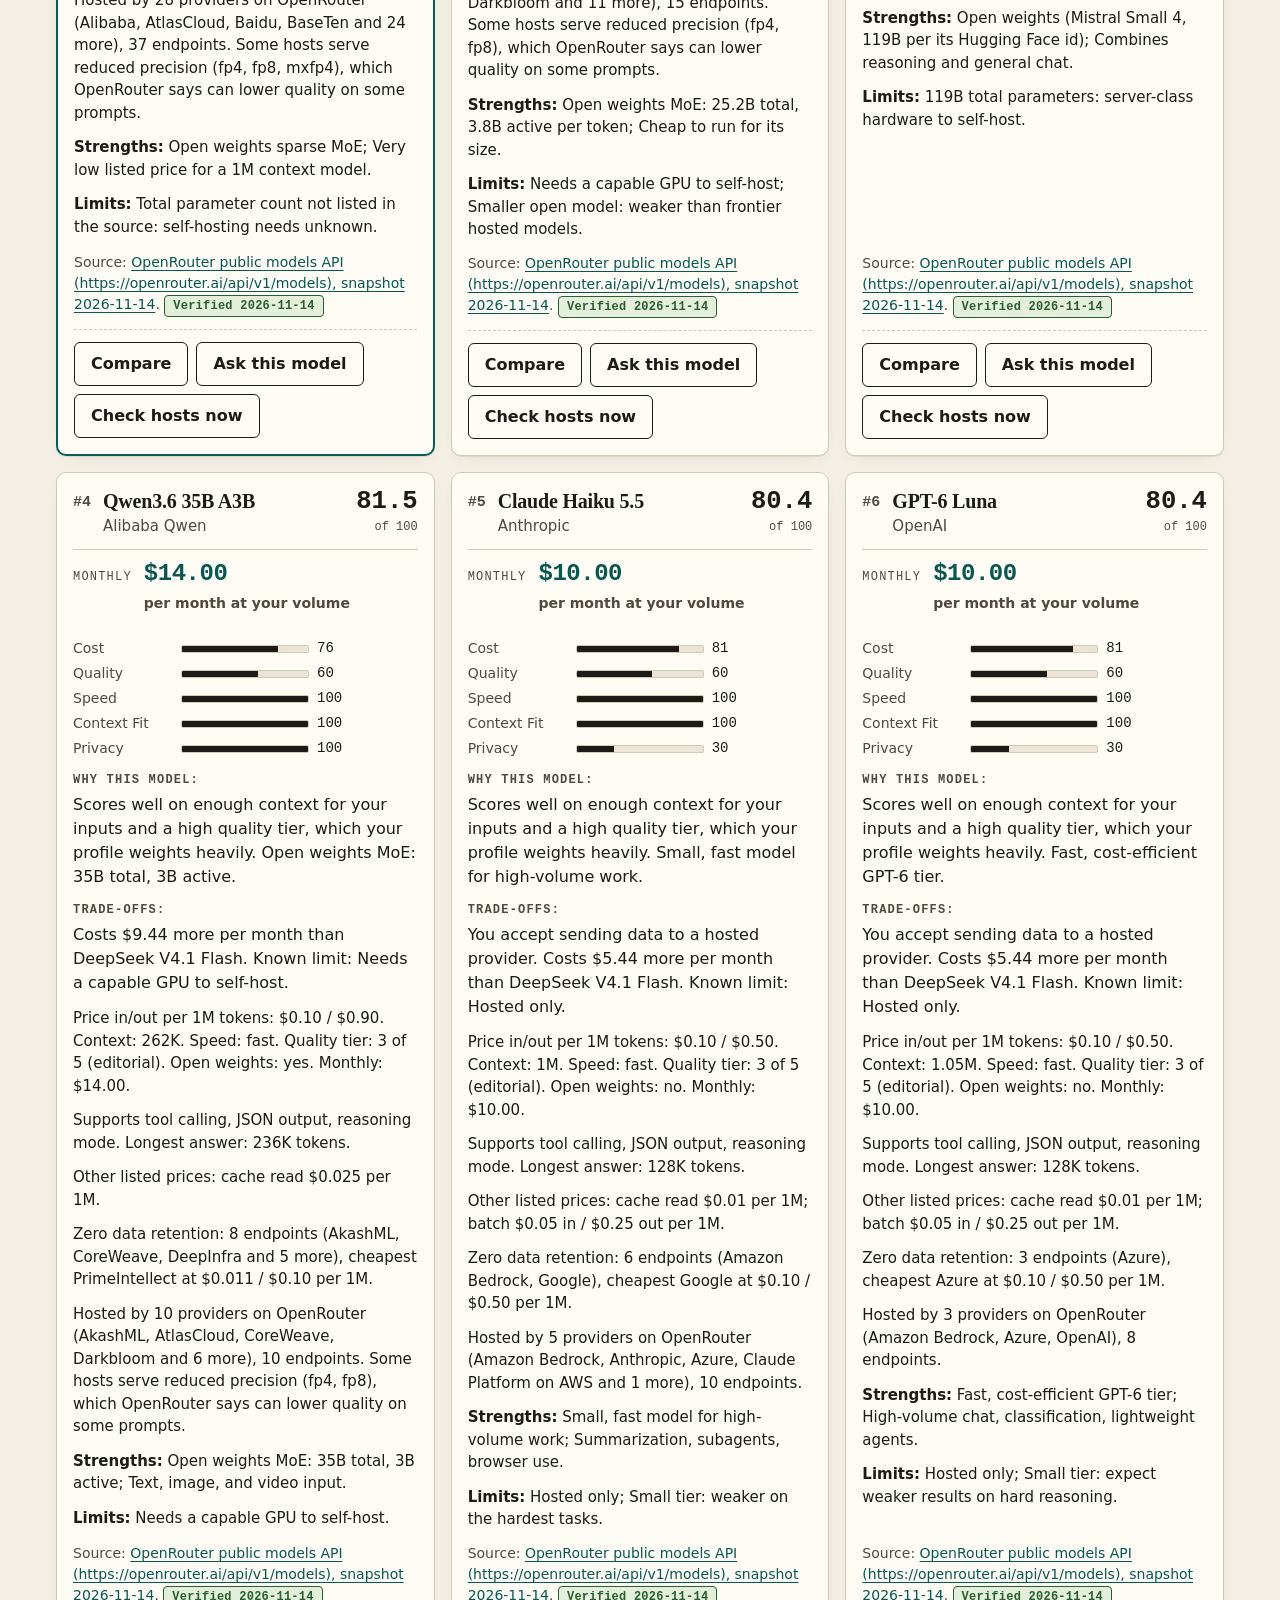
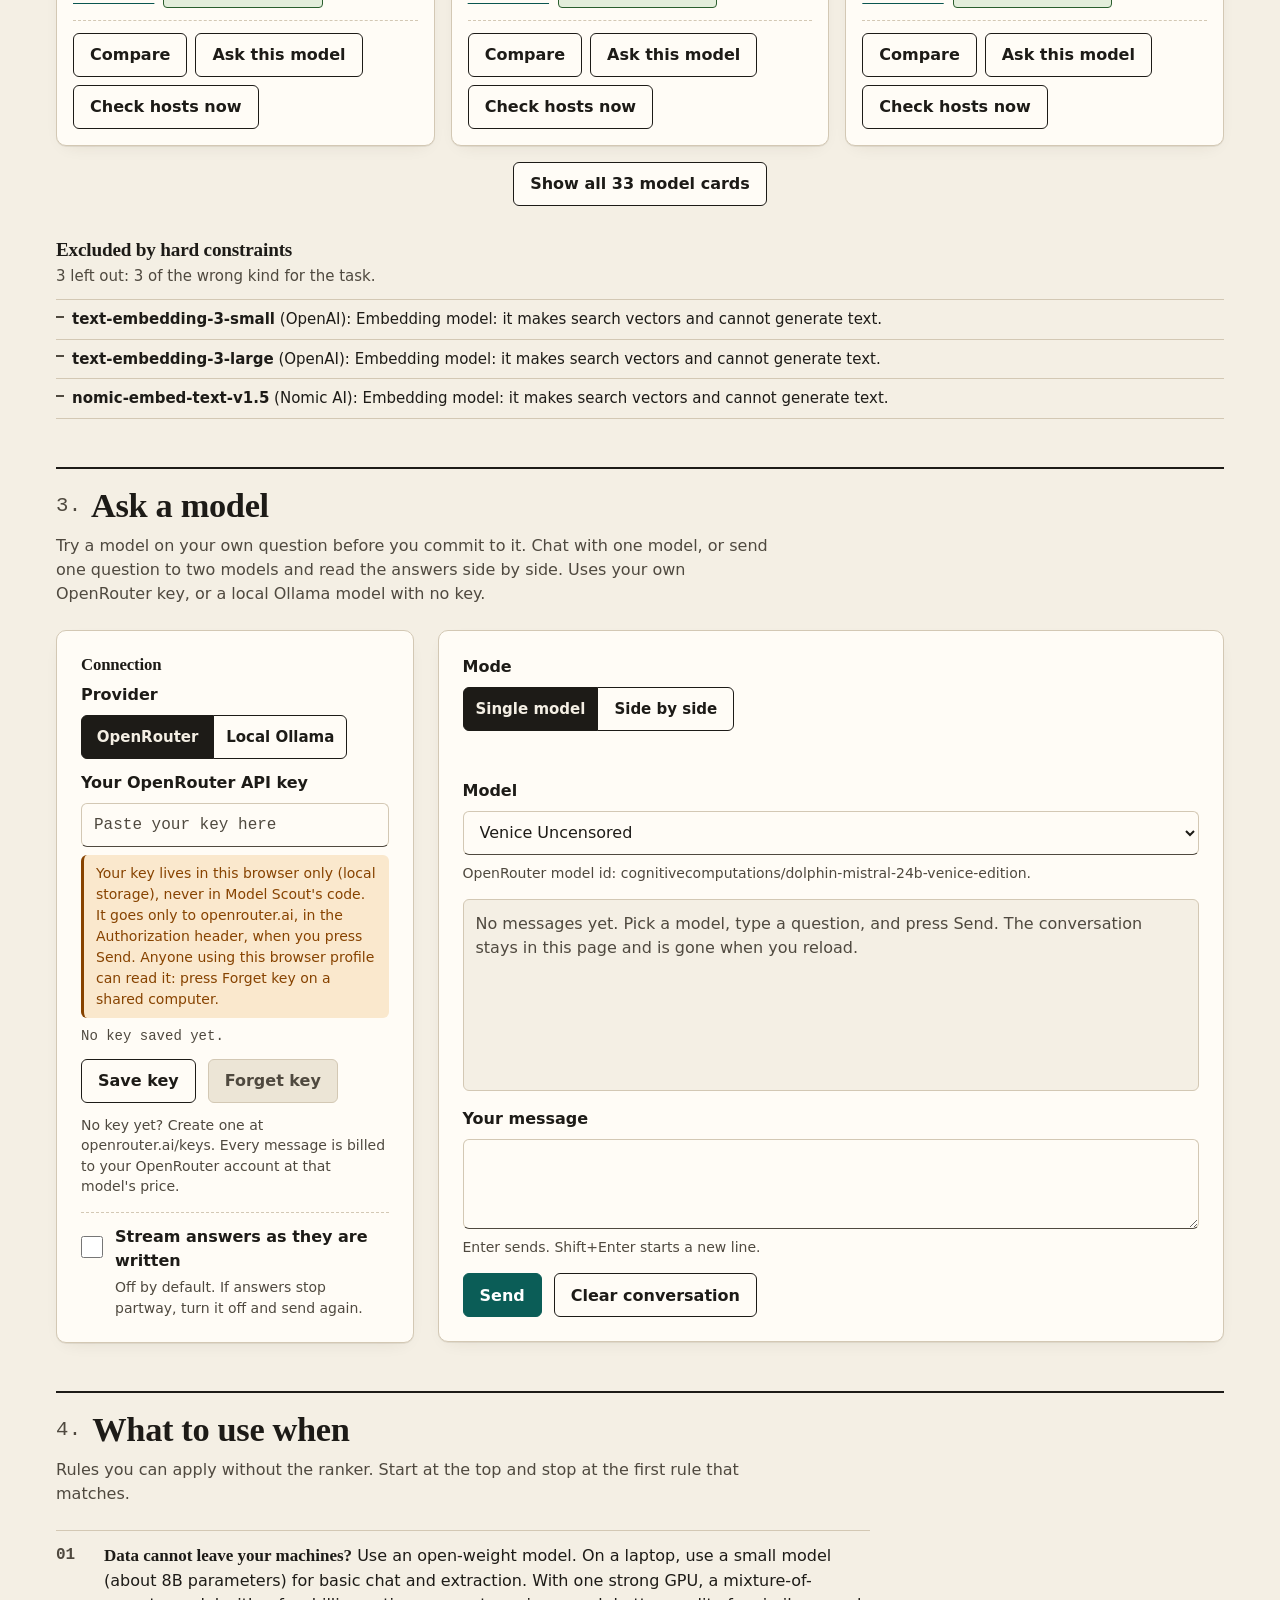
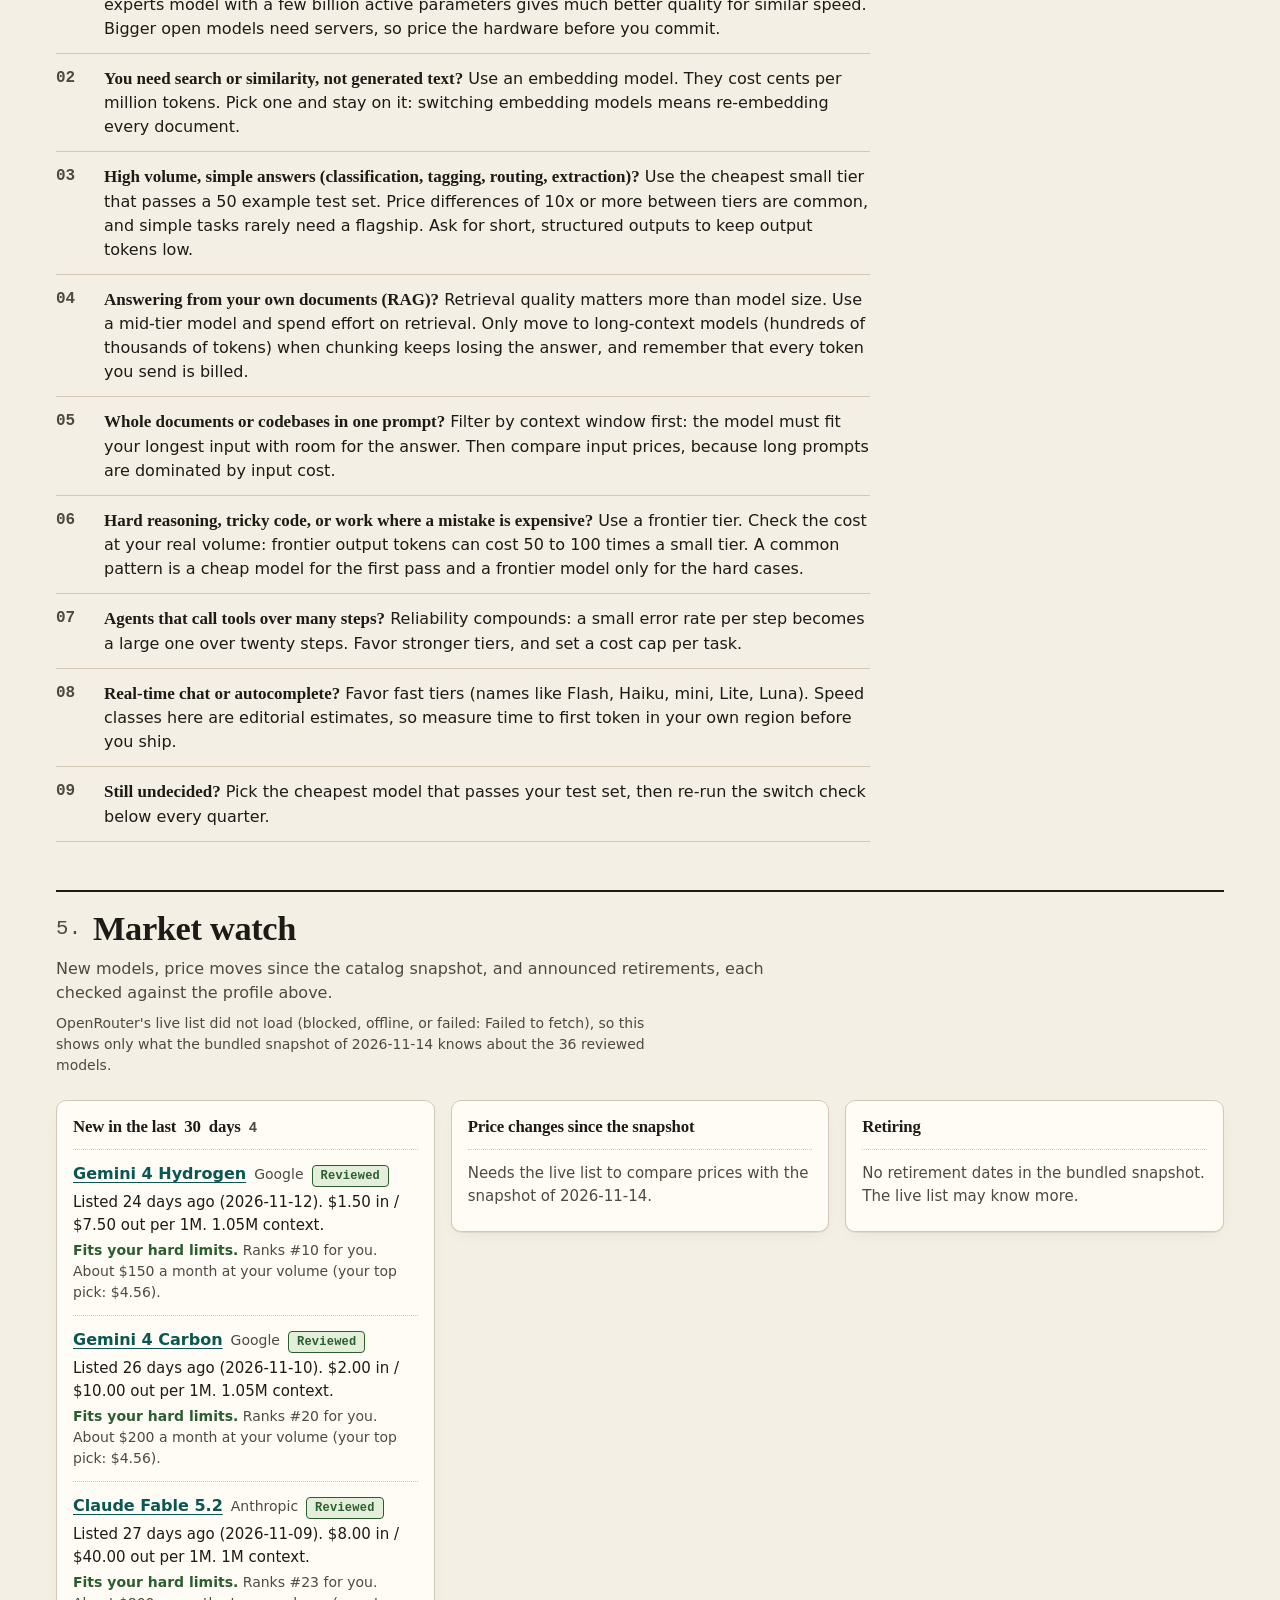
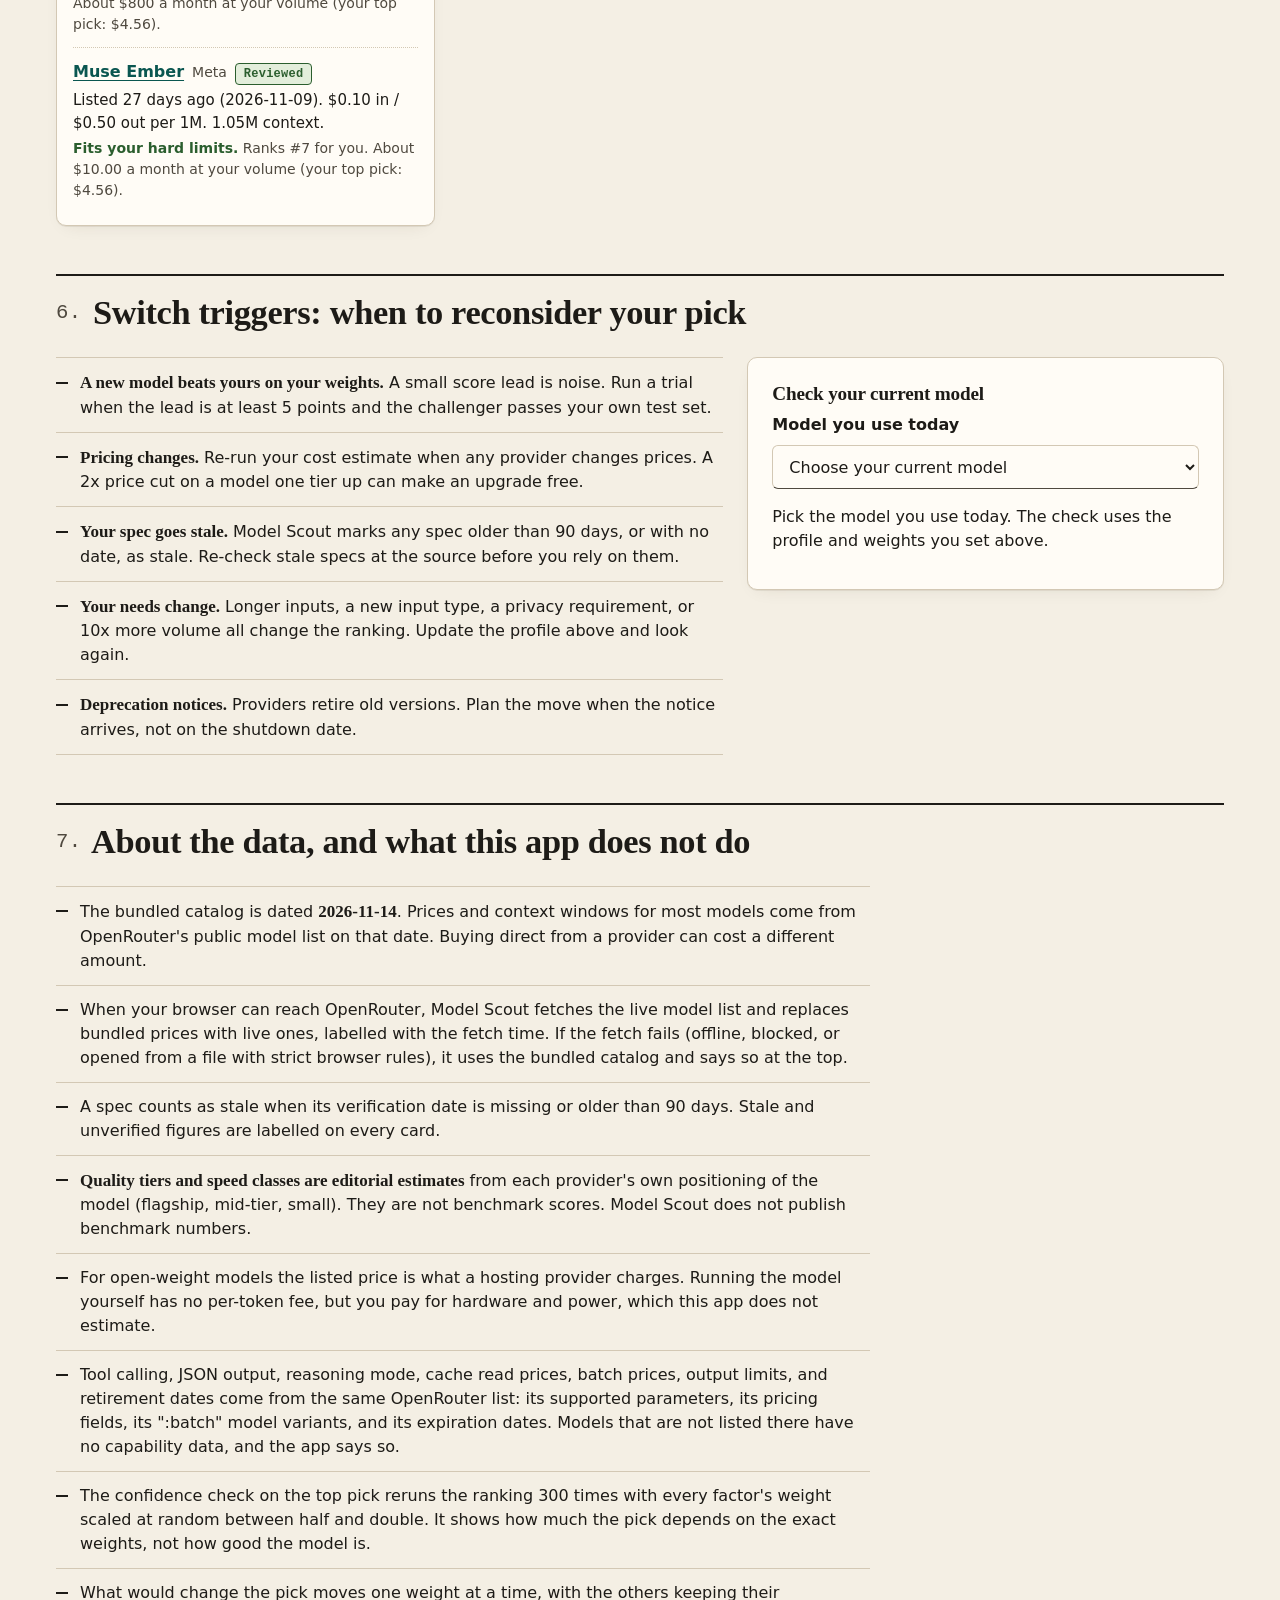
==== commit a94ba863: "Model Scout: live host check on every card, 274 tests Co-Authored-By: Claude Opus 5.5 <noreply@anthr" ====
--- a/model-scout/index.html
+++ b/model-scout/index.html
@@ -7,7 +7,7 @@
   <meta name="description" content="Describe your task and constraints. Model Scout ranks LLMs on cost, quality, speed, context, and privacy, and explains every pick.">
   <meta name="color-scheme" content="light dark">
   <link rel="icon" href="data:image/svg+xml,%3Csvg xmlns='http://www.w3.org/2000/svg' viewBox='0 0 32 32'%3E%3Ccircle cx='16' cy='16' r='10.5' fill='none' stroke='%230b5d57' stroke-width='5'/%3E%3C/svg%3E">
-  <link rel="stylesheet" href="styles.css">
+  <link rel="stylesheet" href="styles.css?v=96f3e63d2d">
 </head>
 <body>
   <a class="skip" href="#results">Skip to results</a>
@@ -623,7 +623,7 @@
         <li>The confidence check on the top pick reruns the ranking 300 times with every factor's weight scaled at random between half and double. It shows how much the pick depends on the exact weights, not how good the model is.</li>
         <li>What would change the pick moves one weight at a time, with the others keeping their proportions, and solves for the exact share at which another model comes first. Every score is a straight line in that share, so the answer is computed, not sampled. Try it sets those weights by hand so you can see the new ranking; Back to profile weights undoes it.</li>
         <li>Market watch reads the same public OpenRouter list. New means first listed there in the last 30 days, from the listing date OpenRouter publishes. Price changes compare each reviewed model's live price with the bundled snapshot. Retirements are the expiration dates OpenRouter lists. Free, batch, and other variants are left out. Without the live list it shows only what the snapshot knows.</li>
-        <li>Hosts come from OpenRouter's public endpoint list for each model, saved with the catalog and dated: how many providers serve it and which precision they state. Uptime and status change by the minute, so they are not kept. Providers are counted as OpenRouter lists them, so two can belong to one company (Google and Google AI Studio). A model with one host has nowhere to fail over; with a backup host required it is left out, and with zero data retention also required only zero-data-retention providers count. Some open-weight hosts serve reduced precision (fp8, fp4), which OpenRouter says can lower quality on some prompts; its <code>provider.quantizations</code> option skips them.</li>
+        <li>Hosts come from OpenRouter's public endpoint list for each model, saved with the catalog and dated: how many providers serve it and which precision they state. Uptime and status change by the minute, so they are not kept; "Check hosts now" on a card asks OpenRouter for them at that moment (only the model's name is sent, no key) and shows each endpoint's uptime over the last 5 minutes, 30 minutes and day, its price and output limit, which providers joined or left since the snapshot, and whether a backup host exists right now. Providers are counted as OpenRouter lists them, so two can belong to one company (Google and Google AI Studio). A model with one host has nowhere to fail over; with a backup host required it is left out, and with zero data retention also required only zero-data-retention providers count. Some open-weight hosts serve reduced precision (fp8, fp4), which OpenRouter says can lower quality on some prompts; its <code>provider.quantizations</code> option skips them.</li>
         <li>Zero data retention comes from OpenRouter's public list of zero-data-retention endpoints, saved with the catalog and dated. With it required, a hosted model with no listed ZDR endpoint is left out, and a model whose cheapest ZDR endpoint costs more than its listed price is priced at that endpoint. It never lowers a price, since the cheapest endpoint may differ in other ways. Batch prices are set aside, because the list covers standard endpoints only.</li>
         <li>Pin this result keeps the current pick, score and monthly cost on screen while you change settings, lists every setting that changed since in plain words, and puts you back on the pinned settings in one click. The pin stays in this page; it is not part of the share link.</li>
         <li>Use the pick in code builds one chat completions request from your profile: the top pick and, with fallbacks on, the next two ranked models OpenRouter lists, in its <code>models</code> list, so OpenRouter tries them in order when a model errors and bills the one that answered. Zero data retention adds <code>provider.zdr</code> and JSON output adds <code>response_format</code>. The key is read from an environment variable and never written into the code.</li>
@@ -654,6 +654,6 @@
   <script type="application/json" id="embedded-catalog">
 {"catalog_date":"2026-11-14","stale_after_days":90,"notes":["Prices are USD per million tokens. For models with an openrouter_id, prices and context windows are OpenRouter's listed figures on the snapshot date; buying direct from the provider may differ.","For open-weight models the OpenRouter price is what a hosting provider charges. Running the model yourself has no per-token fee but costs hardware and power.","quality_tier (1 to 5) and latency_class are editorial estimates based on each provider's own positioning of the model (flagship, mid-tier, small). They are not benchmark scores.","local_hardware is a rough guide from listed parameter counts: laptop, workstation (one strong GPU), server (multiple GPUs), cluster, or unknown."],"models":[{"id":"gpt-6-astra","model":"GPT-6 Astra","provider":"OpenAI","kind":"generation","openrouter_id":"openai/gpt-6-astra","context_window":1050000,"input_price_per_mtok":10,"output_price_per_mtok":50,"price_status":"verified","unverified_fields":[],"latency_class":"slow","quality_tier":5,"task_fit":["chat","code","rag","vision","agentic"],"input_modalities":["file","image","text"],"open_weights":false,"local_hardware":null,"strengths":["OpenAI's flagship tier in the GPT-6 series","Long-horizon analysis, software engineering, deep research"],"limits":["Highest price tier in this catalog","Flagship models tend to respond slower than smaller tiers"],"source":{"name":"OpenRouter public models API (https://openrouter.ai/api/v1/models), snapshot 2026-11-14","url":"https://openrouter.ai/openai/gpt-6-astra"},"last_verified":"2026-11-14","capabilities":{"tools":true,"json":true,"reasoning":true},"cache_read_price_per_mtok":1,"batch_input_price_per_mtok":5,"batch_output_price_per_mtok":25,"max_output_tokens":128000,"retires_on":null,"listed_on":"2026-09-04","zdr":{"endpoints":2,"providers":["Azure"],"cheapest":"Azure","input_price_per_mtok":10,"output_price_per_mtok":50,"cache_read_price_per_mtok":1},"hosts":{"endpoints":8,"providers":["Amazon Bedrock","Azure","OpenAI"],"quantizations":[]}},{"id":"gpt-6.1-sol","model":"GPT-6.1 Sol","provider":"OpenAI","kind":"generation","openrouter_id":"openai/gpt-6.1-sol","context_window":1050000,"input_price_per_mtok":2,"output_price_per_mtok":10,"price_status":"verified","unverified_fields":[],"latency_class":"medium","quality_tier":4,"task_fit":["chat","code","rag","vision","agentic"],"input_modalities":["file","image","text"],"open_weights":false,"local_hardware":null,"strengths":["Positioned just below GPT-6 Astra","Agentic coding, computer use, document-heavy work"],"limits":["Hosted only","Not the top OpenAI tier"],"source":{"name":"OpenRouter public models API (https://openrouter.ai/api/v1/models), snapshot 2026-11-14","url":"https://openrouter.ai/openai/gpt-6.1-sol"},"last_verified":"2026-11-14","capabilities":{"tools":true,"json":true,"reasoning":true},"cache_read_price_per_mtok":0.1,"batch_input_price_per_mtok":1,"batch_output_price_per_mtok":5,"max_output_tokens":128000,"retires_on":null,"listed_on":"2026-09-29","zdr":{"endpoints":3,"providers":["Azure"],"cheapest":"Azure","input_price_per_mtok":2,"output_price_per_mtok":10,"cache_read_price_per_mtok":0.1},"hosts":{"endpoints":9,"providers":["Amazon Bedrock","Azure","OpenAI"],"quantizations":[]}},{"id":"gpt-6.1-terra","model":"GPT-6.1 Terra","provider":"OpenAI","kind":"generation","openrouter_id":"openai/gpt-6.1-terra","context_window":1050000,"input_price_per_mtok":1,"output_price_per_mtok":5,"price_status":"verified","unverified_fields":[],"latency_class":"medium","quality_tier":4,"task_fit":["chat","code","rag","vision","agentic"],"input_modalities":["file","image","text"],"open_weights":false,"local_hardware":null,"strengths":["Mid-tier GPT-6.1 model, priced below Sol","Everyday agentic, coding, and writing work; screenshot understanding"],"limits":["Hosted only","Below Sol and Astra on OpenAI's own positioning"],"source":{"name":"OpenRouter public models API (https://openrouter.ai/api/v1/models), snapshot 2026-11-14","url":"https://openrouter.ai/openai/gpt-6.1-terra"},"last_verified":"2026-11-14","capabilities":{"tools":true,"json":true,"reasoning":true},"cache_read_price_per_mtok":0.05,"batch_input_price_per_mtok":0.5,"batch_output_price_per_mtok":2.5,"max_output_tokens":128000,"retires_on":null,"listed_on":"2026-10-26","zdr":{"endpoints":3,"providers":["Azure"],"cheapest":"Azure","input_price_per_mtok":1,"output_price_per_mtok":5,"cache_read_price_per_mtok":0.05},"hosts":{"endpoints":7,"providers":["Amazon Bedrock","Azure","OpenAI"],"quantizations":[]}},{"id":"gpt-6-luna","model":"GPT-6 Luna","provider":"OpenAI","kind":"generation","openrouter_id":"openai/gpt-6-luna","context_window":1050000,"input_price_per_mtok":0.1,"output_price_per_mtok":0.5,"price_status":"verified","unverified_fields":[],"latency_class":"fast","quality_tier":3,"task_fit":["chat","code","rag","vision","agentic"],"input_modalities":["file","image","text"],"open_weights":false,"local_hardware":null,"strengths":["Fast, cost-efficient GPT-6 tier","High-volume chat, classification, lightweight agents"],"limits":["Hosted only","Small tier: expect weaker results on hard reasoning"],"source":{"name":"OpenRouter public models API (https://openrouter.ai/api/v1/models), snapshot 2026-11-14","url":"https://openrouter.ai/openai/gpt-6-luna"},"last_verified":"2026-11-14","capabilities":{"tools":true,"json":true,"reasoning":true},"cache_read_price_per_mtok":0.01,"batch_input_price_per_mtok":0.05,"batch_output_price_per_mtok":0.25,"max_output_tokens":128000,"retires_on":null,"listed_on":"2026-09-22","zdr":{"endpoints":3,"providers":["Azure"],"cheapest":"Azure","input_price_per_mtok":0.1,"output_price_per_mtok":0.5,"cache_read_price_per_mtok":0.01},"hosts":{"endpoints":8,"providers":["Amazon Bedrock","Azure","OpenAI"],"quantizations":[]}},{"id":"gpt-oss-120b","model":"gpt-oss-120b","provider":"OpenAI","kind":"generation","openrouter_id":"openai/gpt-oss-120b","context_window":131072,"input_price_per_mtok":0.15,"output_price_per_mtok":0.6,"price_status":"verified","unverified_fields":[],"latency_class":"medium","quality_tier":3,"task_fit":["chat","code","rag","agentic"],"input_modalities":["text"],"open_weights":true,"local_hardware":"server","strengths":["Open weights (Apache 2.0), can be self-hosted","Mixture-of-experts with about 5.1B active parameters"],"limits":["Text only","117B total parameters: needs a large GPU or a server to self-host","Older (2025) release"],"source":{"name":"OpenRouter public models API (https://openrouter.ai/api/v1/models), snapshot 2026-11-14","url":"https://openrouter.ai/openai/gpt-oss-120b"},"last_verified":"2026-11-14","capabilities":{"tools":true,"json":true,"reasoning":true},"cache_read_price_per_mtok":0.075,"batch_input_price_per_mtok":0.0296,"batch_output_price_per_mtok":0.136,"max_output_tokens":65536,"retires_on":null,"listed_on":"2025-08-05","zdr":{"endpoints":26,"providers":["AkashML","Amazon Bedrock","BaseTen","Cerebras","CoreWeave","Crusoe","DeepInfra","DekaLLM","DigitalOcean","Google","Groq","Io Net","Mancer 2","Near AI","Nebius","Parasail","PrimeIntellect","Sail Research","SambaNova","SiliconFlow","Together","Venice"],"cheapest":"PrimeIntellect","input_price_per_mtok":0.035,"output_price_per_mtok":0.075,"cache_read_price_per_mtok":0.031},"hosts":{"endpoints":26,"providers":["AkashML","Amazon Bedrock","BaseTen","Cerebras","CoreWeave","Crusoe","DeepInfra","DekaLLM","DigitalOcean","Google","Groq","Io Net","Mancer 2","Near AI","Nebius","Parasail","PrimeIntellect","Sail Research","SambaNova","SiliconFlow","Together","Venice"],"quantizations":["bf16","fp16","fp4","fp8","int4"]}},{"id":"gpt-oss-20b","model":"gpt-oss-20b","provider":"OpenAI","kind":"generation","openrouter_id":"openai/gpt-oss-20b","context_window":131072,"input_price_per_mtok":0.03,"output_price_per_mtok":0.13,"price_status":"verified","unverified_fields":[],"latency_class":"fast","quality_tier":2,"task_fit":["chat","code","rag","agentic"],"input_modalities":["text"],"open_weights":true,"local_hardware":"workstation","strengths":["Open weights (Apache 2.0)","Small enough (21B total, 3.6B active) for a strong workstation"],"limits":["Text only","Small model: limited on complex reasoning","Older (2025) release"],"source":{"name":"OpenRouter public models API (https://openrouter.ai/api/v1/models), snapshot 2026-11-14","url":"https://openrouter.ai/openai/gpt-oss-20b"},"last_verified":"2026-11-14","capabilities":{"tools":true,"json":true,"reasoning":true},"cache_read_price_per_mtok":0.03,"batch_input_price_per_mtok":0.024,"batch_output_price_per_mtok":0.112,"max_output_tokens":117964,"retires_on":null,"listed_on":"2025-08-05","zdr":{"endpoints":10,"providers":["AkashML","Amazon Bedrock","CoreWeave","DeepInfra","DekaLLM","Groq","Parasail","PrimeIntellect","SiliconFlow"],"cheapest":"PrimeIntellect","input_price_per_mtok":0.03,"output_price_per_mtok":0.044,"cache_read_price_per_mtok":0.027},"hosts":{"endpoints":11,"providers":["AkashML","Amazon Bedrock","CoreWeave","Darkbloom","DeepInfra","DekaLLM","Groq","Parasail","PrimeIntellect","SiliconFlow"],"quantizations":["bf16","fp4","fp8"]}},{"id":"claude-fable-5.1","model":"Claude Fable 5.1","provider":"Anthropic","kind":"generation","openrouter_id":"anthropic/claude-fable-5.1","context_window":1000000,"input_price_per_mtok":10,"output_price_per_mtok":50,"price_status":"verified","unverified_fields":[],"latency_class":"slow","quality_tier":5,"task_fit":["chat","code","rag","vision","agentic"],"input_modalities":["file","image","text"],"open_weights":false,"local_hardware":null,"strengths":["Anthropic's top price tier in this catalog","Agentic coding, long-running workflows, long refactors"],"limits":["Highest price tier with GPT-6 Astra","Hosted only"],"source":{"name":"OpenRouter public models API (https://openrouter.ai/api/v1/models), snapshot 2026-11-14","url":"https://openrouter.ai/anthropic/claude-fable-5.1"},"last_verified":"2026-11-14","capabilities":{"tools":true,"json":true,"reasoning":true},"cache_read_price_per_mtok":0.25,"batch_input_price_per_mtok":5,"batch_output_price_per_mtok":25,"max_output_tokens":128000,"retires_on":null,"listed_on":"2026-09-01","zdr":{"endpoints":0,"providers":[],"cheapest":null,"input_price_per_mtok":null,"output_price_per_mtok":null,"cache_read_price_per_mtok":null},"hosts":{"endpoints":5,"providers":["Amazon Bedrock","Anthropic","Azure","Google"],"quantizations":[]}},{"id":"claude-opus-5.5","model":"Claude Opus 5.5","provider":"Anthropic","kind":"generation","openrouter_id":"anthropic/claude-opus-5.5","context_window":1000000,"input_price_per_mtok":4,"output_price_per_mtok":20,"price_status":"verified","unverified_fields":[],"latency_class":"slow","quality_tier":5,"task_fit":["chat","code","rag","vision","agentic"],"input_modalities":["file","image","text"],"open_weights":false,"local_hardware":null,"strengths":["Anthropic flagship for demanding reasoning and coding","Multi-step changes in large codebases"],"limits":["Premium price","Hosted only"],"source":{"name":"OpenRouter public models API (https://openrouter.ai/api/v1/models), snapshot 2026-11-14","url":"https://openrouter.ai/anthropic/claude-opus-5.5"},"last_verified":"2026-11-14","capabilities":{"tools":true,"json":true,"reasoning":true},"cache_read_price_per_mtok":0.2,"batch_input_price_per_mtok":2,"batch_output_price_per_mtok":10,"max_output_tokens":128000,"retires_on":null,"listed_on":"2026-09-22","zdr":{"endpoints":6,"providers":["Amazon Bedrock","Google"],"cheapest":"Amazon Bedrock","input_price_per_mtok":4,"output_price_per_mtok":20,"cache_read_price_per_mtok":0.2},"hosts":{"endpoints":11,"providers":["Amazon Bedrock","Anthropic","Azure","Claude Platform on AWS","Google"],"quantizations":[]}},{"id":"claude-sonnet-5.5","model":"Claude Sonnet 5.5","provider":"Anthropic","kind":"generation","openrouter_id":"anthropic/claude-sonnet-5.5","context_window":1000000,"input_price_per_mtok":2,"output_price_per_mtok":10,"price_status":"verified","unverified_fields":[],"latency_class":"medium","quality_tier":4,"task_fit":["chat","code","rag","vision","agentic"],"input_modalities":["file","image","text"],"open_weights":false,"local_hardware":null,"strengths":["Sonnet-class model for well-scoped everyday work","Building features, fixing bugs"],"limits":["Hosted only","Below Opus on Anthropic's own positioning"],"source":{"name":"OpenRouter public models API (https://openrouter.ai/api/v1/models), snapshot 2026-11-14","url":"https://openrouter.ai/anthropic/claude-sonnet-5.5"},"last_verified":"2026-11-14","capabilities":{"tools":true,"json":true,"reasoning":true},"cache_read_price_per_mtok":0.1,"batch_input_price_per_mtok":1,"batch_output_price_per_mtok":5,"max_output_tokens":128000,"retires_on":null,"listed_on":"2026-09-28","zdr":{"endpoints":6,"providers":["Amazon Bedrock","Google"],"cheapest":"Google","input_price_per_mtok":2,"output_price_per_mtok":10,"cache_read_price_per_mtok":0.1},"hosts":{"endpoints":10,"providers":["Amazon Bedrock","Anthropic","Azure","Claude Platform on AWS","Google"],"quantizations":[]}},{"id":"claude-haiku-5.5","model":"Claude Haiku 5.5","provider":"Anthropic","kind":"generation","openrouter_id":"anthropic/claude-haiku-5.5","context_window":1000000,"input_price_per_mtok":0.1,"output_price_per_mtok":0.5,"price_status":"verified","unverified_fields":[],"latency_class":"fast","quality_tier":3,"task_fit":["chat","code","rag","vision","agentic"],"input_modalities":["file","image","text"],"open_weights":false,"local_hardware":null,"strengths":["Small, fast model for high-volume work","Summarization, subagents, browser use"],"limits":["Hosted only","Small tier: weaker on the hardest tasks"],"source":{"name":"OpenRouter public models API (https://openrouter.ai/api/v1/models), snapshot 2026-11-14","url":"https://openrouter.ai/anthropic/claude-haiku-5.5"},"last_verified":"2026-11-14","capabilities":{"tools":true,"json":true,"reasoning":true},"cache_read_price_per_mtok":0.01,"batch_input_price_per_mtok":0.05,"batch_output_price_per_mtok":0.25,"max_output_tokens":128000,"retires_on":null,"listed_on":"2026-10-07","zdr":{"endpoints":6,"providers":["Amazon Bedrock","Google"],"cheapest":"Google","input_price_per_mtok":0.1,"output_price_per_mtok":0.5,"cache_read_price_per_mtok":0.01},"hosts":{"endpoints":10,"providers":["Amazon Bedrock","Anthropic","Azure","Claude Platform on AWS","Google"],"quantizations":[]}},{"id":"gemini-4-argon","model":"Gemini 4 Argon","provider":"Google","kind":"generation","openrouter_id":"google/gemini-4-argon","context_window":1048576,"input_price_per_mtok":2,"output_price_per_mtok":10,"price_status":"verified","unverified_fields":[],"latency_class":"slow","quality_tier":5,"task_fit":["chat","code","rag","vision","agentic"],"input_modalities":["audio","file","image","text","video"],"open_weights":false,"local_hardware":null,"strengths":["Google's flagship reasoning model","Accepts text, image, file, audio, and video input"],"limits":["Hosted only","Flagship price and latency"],"source":{"name":"OpenRouter public models API (https://openrouter.ai/api/v1/models), snapshot 2026-11-14","url":"https://openrouter.ai/google/gemini-4-argon"},"last_verified":"2026-11-14","capabilities":{"tools":true,"json":true,"reasoning":true},"cache_read_price_per_mtok":0.1,"batch_input_price_per_mtok":1,"batch_output_price_per_mtok":5,"max_output_tokens":943718,"retires_on":null,"listed_on":"2026-10-13","zdr":{"endpoints":3,"providers":["Google"],"cheapest":"Google","input_price_per_mtok":2,"output_price_per_mtok":10,"cache_read_price_per_mtok":0.1},"hosts":{"endpoints":6,"providers":["Google","Google AI Studio"],"quantizations":[]}},{"id":"gemini-3.8-flash","model":"Gemini 3.8 Flash","provider":"Google","kind":"generation","openrouter_id":"google/gemini-3.8-flash","context_window":1048576,"input_price_per_mtok":0.825,"output_price_per_mtok":4.125,"price_status":"verified","unverified_fields":[],"latency_class":"fast","quality_tier":4,"task_fit":["chat","code","rag","vision","agentic"],"input_modalities":["audio","file","image","text","video"],"open_weights":false,"local_hardware":null,"strengths":["Google's most capable Flash model per Google","Multimodal input including audio and video"],"limits":["Hosted only","Flash tier, not the flagship"],"source":{"name":"OpenRouter public models API (https://openrouter.ai/api/v1/models), snapshot 2026-11-14","url":"https://openrouter.ai/google/gemini-3.8-flash"},"last_verified":"2026-11-14","capabilities":{"tools":true,"json":true,"reasoning":true},"cache_read_price_per_mtok":0.0825,"batch_input_price_per_mtok":0.375,"batch_output_price_per_mtok":1.875,"max_output_tokens":65536,"retires_on":null,"listed_on":"2026-09-02","zdr":{"endpoints":4,"providers":["Google"],"cheapest":"Google","input_price_per_mtok":0.375,"output_price_per_mtok":1.875,"cache_read_price_per_mtok":0.0375},"hosts":{"endpoints":7,"providers":["Google","Google AI Studio"],"quantizations":[]}},{"id":"gemini-3.5-flash-lite","model":"Gemini 3.5 Flash Lite","provider":"Google","kind":"generation","openrouter_id":"google/gemini-3.5-flash-lite","context_window":1048576,"input_price_per_mtok":0.3,"output_price_per_mtok":2.5,"price_status":"verified","unverified_fields":[],"latency_class":"fast","quality_tier":2,"task_fit":["chat","rag","vision","agentic"],"input_modalities":["audio","file","image","text","video"],"open_weights":false,"local_hardware":null,"strengths":["High-efficiency model for focused subagent tasks","Multimodal input including audio and video"],"limits":["Hosted only","Lite tier: not for hard reasoning"],"source":{"name":"OpenRouter public models API (https://openrouter.ai/api/v1/models), snapshot 2026-11-14","url":"https://openrouter.ai/google/gemini-3.5-flash-lite"},"last_verified":"2026-11-14","capabilities":{"tools":true,"json":true,"reasoning":true},"cache_read_price_per_mtok":0.03,"batch_input_price_per_mtok":0.15,"batch_output_price_per_mtok":1.25,"max_output_tokens":65536,"retires_on":null,"listed_on":"2026-07-21","zdr":{"endpoints":5,"providers":["Google"],"cheapest":"Google","input_price_per_mtok":0.15,"output_price_per_mtok":1.25,"cache_read_price_per_mtok":0.015},"hosts":{"endpoints":8,"providers":["Google","Google AI Studio"],"quantizations":[]}},{"id":"gemma-4-31b-it","model":"Gemma 4 31B","provider":"Google","kind":"generation","openrouter_id":"google/gemma-4-31b-it","context_window":262144,"input_price_per_mtok":0.2,"output_price_per_mtok":0.4,"price_status":"verified","unverified_fields":[],"latency_class":"medium","quality_tier":3,"task_fit":["chat","code","rag","vision","agentic"],"input_modalities":["image","text","video"],"open_weights":true,"local_hardware":"workstation","strengths":["Open weights, 30.7B dense, text and image input","Configurable thinking mode, function calling"],"limits":["Needs a capable GPU to self-host","Max output listed at 16K tokens on OpenRouter"],"source":{"name":"OpenRouter public models API (https://openrouter.ai/api/v1/models), snapshot 2026-11-14","url":"https://openrouter.ai/google/gemma-4-31b-it"},"last_verified":"2026-11-14","capabilities":{"tools":true,"json":true,"reasoning":true},"cache_read_price_per_mtok":null,"batch_input_price_per_mtok":null,"batch_output_price_per_mtok":null,"max_output_tokens":16384,"retires_on":null,"listed_on":"2026-04-02","zdr":{"endpoints":15,"providers":["CoreWeave","Crusoe","DeepInfra","DekaLLM","Modal","NextBit","Novita","Parasail","PrimeIntellect","SambaNova","SiliconFlow","Venice"],"cheapest":"CoreWeave","input_price_per_mtok":0.1,"output_price_per_mtok":0.34,"cache_read_price_per_mtok":0.1},"hosts":{"endpoints":18,"providers":["Chutes","CoreWeave","Crusoe","DeepInfra","DekaLLM","Friendli","KT","Modal","NextBit","Novita","Parasail","PrimeIntellect","SambaNova","SiliconFlow","Venice"],"quantizations":["bf16","fp4","fp8"]}},{"id":"gemma-4-26b-a4b-it","model":"Gemma 4 26B A4B","provider":"Google","kind":"generation","openrouter_id":"google/gemma-4-26b-a4b-it","context_window":262144,"input_price_per_mtok":0.0675,"output_price_per_mtok":0.225,"price_status":"verified","unverified_fields":[],"latency_class":"fast","quality_tier":3,"task_fit":["chat","code","rag","vision","agentic"],"input_modalities":["image","text","video"],"open_weights":true,"local_hardware":"workstation","strengths":["Open weights MoE: 25.2B total, 3.8B active per token","Cheap to run for its size"],"limits":["Needs a capable GPU to self-host","Smaller open model: weaker than frontier hosted models"],"source":{"name":"OpenRouter public models API (https://openrouter.ai/api/v1/models), snapshot 2026-11-14","url":"https://openrouter.ai/google/gemma-4-26b-a4b-it"},"last_verified":"2026-11-14","capabilities":{"tools":true,"json":true,"reasoning":true},"cache_read_price_per_mtok":0.0375,"batch_input_price_per_mtok":null,"batch_output_price_per_mtok":null,"max_output_tokens":235929,"retires_on":null,"listed_on":"2026-04-03","zdr":{"endpoints":14,"providers":["AkashML","Cloudflare","CoreWeave","DeepInfra","DekaLLM","Google","Io Net","Makora","NextBit","Novita","Parasail","PrimeIntellect","SiliconFlow","Venice"],"cheapest":"PrimeIntellect","input_price_per_mtok":0.032,"output_price_per_mtok":0.095,"cache_read_price_per_mtok":0.016},"hosts":{"endpoints":15,"providers":["AkashML","Cloudflare","CoreWeave","Darkbloom","DeepInfra","DekaLLM","Google","Io Net","Makora","NextBit","Novita","Parasail","PrimeIntellect","SiliconFlow","Venice"],"quantizations":["bf16","fp4","fp8"]}},{"id":"llama-4-maverick","model":"Llama 4 Maverick","provider":"Meta","kind":"generation","openrouter_id":"meta-llama/llama-4-maverick","context_window":524288,"input_price_per_mtok":0.35,"output_price_per_mtok":1,"price_status":"verified","unverified_fields":[],"latency_class":"medium","quality_tier":3,"task_fit":["chat","rag","vision"],"input_modalities":["image","text"],"open_weights":true,"local_hardware":"server","strengths":["Open weights MoE, 17B active parameters, 128 experts","Text and image input"],"limits":["Large total size: server-class hardware to self-host","2025 release, older than most of this catalog"],"source":{"name":"OpenRouter public models API (https://openrouter.ai/api/v1/models), snapshot 2026-11-14","url":"https://openrouter.ai/meta-llama/llama-4-maverick"},"last_verified":"2026-11-14","capabilities":{"tools":true,"json":true,"reasoning":false},"cache_read_price_per_mtok":0.17,"batch_input_price_per_mtok":null,"batch_output_price_per_mtok":null,"max_output_tokens":32768,"retires_on":null,"listed_on":"2025-04-05","zdr":{"endpoints":2,"providers":["Google","Parasail"],"cheapest":"Parasail","input_price_per_mtok":0.35,"output_price_per_mtok":1,"cache_read_price_per_mtok":0.17},"hosts":{"endpoints":2,"providers":["Google","Parasail"],"quantizations":["fp8"]}},{"id":"llama-4-scout","model":"Llama 4 Scout","provider":"Meta","kind":"generation","openrouter_id":"meta-llama/llama-4-scout","context_window":1310720,"input_price_per_mtok":0.1,"output_price_per_mtok":0.3,"price_status":"verified","unverified_fields":[],"latency_class":"fast","quality_tier":2,"task_fit":["chat","rag","vision"],"input_modalities":["image","text"],"open_weights":true,"local_hardware":"server","strengths":["Open weights MoE, 17B active of 109B total","Very long listed context (1.3M tokens)"],"limits":["109B total parameters: server-class hardware to self-host","2025 release"],"source":{"name":"OpenRouter public models API (https://openrouter.ai/api/v1/models), snapshot 2026-11-14","url":"https://openrouter.ai/meta-llama/llama-4-scout"},"last_verified":"2026-11-14","capabilities":{"tools":true,"json":true,"reasoning":false},"cache_read_price_per_mtok":null,"batch_input_price_per_mtok":null,"batch_output_price_per_mtok":null,"max_output_tokens":16384,"retires_on":null,"listed_on":"2025-04-05","zdr":{"endpoints":4,"providers":["DeepInfra","Google"],"cheapest":"DeepInfra","input_price_per_mtok":0.08,"output_price_per_mtok":0.24,"cache_read_price_per_mtok":null},"hosts":{"endpoints":4,"providers":["DeepInfra","Google"],"quantizations":["fp8"]}},{"id":"llama-3.3-70b-instruct","model":"Llama 3.3 70B Instruct","provider":"Meta","kind":"generation","openrouter_id":"meta-llama/llama-3.3-70b-instruct","context_window":131072,"input_price_per_mtok":0.71,"output_price_per_mtok":0.71,"price_status":"verified","unverified_fields":[],"latency_class":"medium","quality_tier":2,"task_fit":["chat","rag"],"input_modalities":["text"],"open_weights":true,"local_hardware":"server","strengths":["Open weights, widely supported by hosting tools","Multilingual"],"limits":["Text only","70B dense: needs a large GPU","2024 release"],"source":{"name":"OpenRouter public models API (https://openrouter.ai/api/v1/models), snapshot 2026-11-14","url":"https://openrouter.ai/meta-llama/llama-3.3-70b-instruct"},"last_verified":"2026-11-14","capabilities":{"tools":true,"json":true,"reasoning":false},"cache_read_price_per_mtok":0.71,"batch_input_price_per_mtok":null,"batch_output_price_per_mtok":null,"max_output_tokens":115200,"retires_on":null,"listed_on":"2024-12-06","zdr":{"endpoints":9,"providers":["AkashML","Cloudflare","CoreWeave","DeepInfra","Google","Groq","Parasail","SambaNova"],"cheapest":"DeepInfra","input_price_per_mtok":0.1,"output_price_per_mtok":0.32,"cache_read_price_per_mtok":null},"hosts":{"endpoints":9,"providers":["AkashML","Cloudflare","CoreWeave","DeepInfra","Google","Groq","Parasail","SambaNova"],"quantizations":["fp16","fp8"]}},{"id":"llama-3.1-8b-instruct","model":"Llama 3.1 8B Instruct","provider":"Meta","kind":"generation","openrouter_id":"meta-llama/llama-3.1-8b-instruct","context_window":131072,"input_price_per_mtok":0.02,"output_price_per_mtok":0.04,"price_status":"verified","unverified_fields":[],"latency_class":"fast","quality_tier":1,"task_fit":["chat","rag"],"input_modalities":["text"],"open_weights":true,"local_hardware":"laptop","strengths":["Open weights, runs on a laptop with quantization","Very cheap when hosted"],"limits":["Text only","Small, 2024-era model: basic tasks only"],"source":{"name":"OpenRouter public models API (https://openrouter.ai/api/v1/models), snapshot 2026-11-14","url":"https://openrouter.ai/meta-llama/llama-3.1-8b-instruct"},"last_verified":"2026-11-14","capabilities":{"tools":true,"json":true,"reasoning":false},"cache_read_price_per_mtok":null,"batch_input_price_per_mtok":null,"batch_output_price_per_mtok":null,"max_output_tokens":16384,"retires_on":null,"listed_on":"2024-07-23","zdr":{"endpoints":4,"providers":["Cloudflare","CoreWeave","DeepInfra","Groq"],"cheapest":"DeepInfra","input_price_per_mtok":0.02,"output_price_per_mtok":0.04,"cache_read_price_per_mtok":null},"hosts":{"endpoints":4,"providers":["Cloudflare","CoreWeave","DeepInfra","Groq"],"quantizations":["bf16","fp8"]}},{"id":"mistral-large-4-0","model":"Mistral Large 4","provider":"Mistral","kind":"generation","openrouter_id":"mistralai/mistral-large-4-0","context_window":1048576,"input_price_per_mtok":0.7,"output_price_per_mtok":2.1,"price_status":"verified","unverified_fields":[],"latency_class":"medium","quality_tier":4,"task_fit":["chat","code","rag","vision","agentic"],"input_modalities":["image","text"],"open_weights":true,"local_hardware":"cluster","strengths":["Mistral's frontier multimodal model","Reasoning, coding, agentic work"],"limits":["About 1T total parameters per its Hugging Face id: impractical to self-host for most teams"],"source":{"name":"OpenRouter public models API (https://openrouter.ai/api/v1/models), snapshot 2026-11-14","url":"https://openrouter.ai/mistralai/mistral-large-4-0"},"last_verified":"2026-11-14","capabilities":{"tools":true,"json":true,"reasoning":true},"cache_read_price_per_mtok":0.07,"batch_input_price_per_mtok":null,"batch_output_price_per_mtok":null,"max_output_tokens":262144,"retires_on":null,"listed_on":"2026-10-06","zdr":{"endpoints":2,"providers":["Mistral"],"cheapest":"Mistral","input_price_per_mtok":0.7,"output_price_per_mtok":2.1,"cache_read_price_per_mtok":0.07},"hosts":{"endpoints":2,"providers":["Mistral"],"quantizations":[]}},{"id":"mistral-small-2603","model":"Mistral Small 4","provider":"Mistral","kind":"generation","openrouter_id":"mistralai/mistral-small-2603","context_window":262144,"input_price_per_mtok":0.15,"output_price_per_mtok":0.6,"price_status":"verified","unverified_fields":[],"latency_class":"fast","quality_tier":3,"task_fit":["chat","code","rag","vision","agentic"],"input_modalities":["image","text"],"open_weights":true,"local_hardware":"server","strengths":["Open weights (Mistral Small 4, 119B per its Hugging Face id)","Combines reasoning and general chat"],"limits":["119B total parameters: server-class hardware to self-host"],"source":{"name":"OpenRouter public models API (https://openrouter.ai/api/v1/models), snapshot 2026-11-14","url":"https://openrouter.ai/mistralai/mistral-small-2603"},"last_verified":"2026-11-14","capabilities":{"tools":true,"json":true,"reasoning":true},"cache_read_price_per_mtok":0.015,"batch_input_price_per_mtok":null,"batch_output_price_per_mtok":null,"max_output_tokens":209715,"retires_on":null,"listed_on":"2026-03-16","zdr":{"endpoints":3,"providers":["Mistral"],"cheapest":"Mistral","input_price_per_mtok":0.15,"output_price_per_mtok":0.6,"cache_read_price_per_mtok":0.015},"hosts":{"endpoints":3,"providers":["Mistral"],"quantizations":[]}},{"id":"ministral-8b-2512","model":"Ministral 3 8B 2512","provider":"Mistral","kind":"generation","openrouter_id":"mistralai/ministral-8b-2512","context_window":262144,"input_price_per_mtok":0.15,"output_price_per_mtok":0.15,"price_status":"verified","unverified_fields":[],"latency_class":"fast","quality_tier":1,"task_fit":["chat","rag","vision"],"input_modalities":["image","text"],"open_weights":true,"local_hardware":"laptop","strengths":["Open weights, small 8B model with vision","Flat low price"],"limits":["Small model: basic tasks only"],"source":{"name":"OpenRouter public models API (https://openrouter.ai/api/v1/models), snapshot 2026-11-14","url":"https://openrouter.ai/mistralai/ministral-8b-2512"},"last_verified":"2026-11-14","capabilities":{"tools":true,"json":true,"reasoning":false},"cache_read_price_per_mtok":0.015,"batch_input_price_per_mtok":null,"batch_output_price_per_mtok":null,"max_output_tokens":209715,"retires_on":null,"listed_on":"2025-12-02","zdr":{"endpoints":2,"providers":["Mistral"],"cheapest":"Mistral","input_price_per_mtok":0.15,"output_price_per_mtok":0.15,"cache_read_price_per_mtok":0.015},"hosts":{"endpoints":2,"providers":["Mistral"],"quantizations":[]}},{"id":"devstral-2512","model":"Devstral 2 2512","provider":"Mistral","kind":"generation","openrouter_id":"mistralai/devstral-2512","context_window":262144,"input_price_per_mtok":0.4,"output_price_per_mtok":2,"price_status":"verified","unverified_fields":[],"latency_class":"medium","quality_tier":3,"task_fit":["code","agentic"],"input_modalities":["file","text"],"open_weights":true,"local_hardware":"server","strengths":["Open weights 123B dense model specialized for agentic coding","256K context per Mistral"],"limits":["Coding specialist: not a general chat pick","123B dense: large GPU server to self-host","No image input"],"source":{"name":"OpenRouter public models API (https://openrouter.ai/api/v1/models), snapshot 2026-11-14","url":"https://openrouter.ai/mistralai/devstral-2512"},"last_verified":"2026-11-14","capabilities":{"tools":true,"json":true,"reasoning":false},"cache_read_price_per_mtok":0.04,"batch_input_price_per_mtok":null,"batch_output_price_per_mtok":null,"max_output_tokens":209715,"retires_on":null,"listed_on":"2025-12-09","zdr":{"endpoints":1,"providers":["Mistral"],"cheapest":"Mistral","input_price_per_mtok":0.4,"output_price_per_mtok":2,"cache_read_price_per_mtok":0.04},"hosts":{"endpoints":1,"providers":["Mistral"],"quantizations":[]}},{"id":"deepseek-v4.1-flash","model":"DeepSeek V4.1 Flash","provider":"DeepSeek","kind":"generation","openrouter_id":"deepseek/deepseek-v4.1-flash","context_window":1048576,"input_price_per_mtok":0.0507,"output_price_per_mtok":0.2028,"price_status":"verified","unverified_fields":[],"latency_class":"fast","quality_tier":3,"task_fit":["chat","code","rag","vision","agentic"],"input_modalities":["image","text"],"open_weights":true,"local_hardware":"unknown","strengths":["Open weights sparse MoE","Very low listed price for a 1M context model"],"limits":["Total parameter count not listed in the source: self-hosting needs unknown"],"source":{"name":"OpenRouter public models API (https://openrouter.ai/api/v1/models), snapshot 2026-11-14","url":"https://openrouter.ai/deepseek/deepseek-v4.1-flash"},"last_verified":"2026-11-14","capabilities":{"tools":true,"json":true,"reasoning":true},"cache_read_price_per_mtok":0.001,"batch_input_price_per_mtok":0.112,"batch_output_price_per_mtok":0.336,"max_output_tokens":393216,"retires_on":null,"listed_on":"2026-09-10","zdr":{"endpoints":32,"providers":["BaseTen","Cohere","CoreWeave","Crusoe","DeepInfra","DigitalOcean","Fireworks","Google","InferenceNet","Makora","Mancer 2","Modal","Morph","Novita","OpenInference","Parasail","Reka","Relace","River","SiliconFlow","Together","Venice","Wafer"],"cheapest":"DeepInfra","input_price_per_mtok":0.112,"output_price_per_mtok":0.336,"cache_read_price_per_mtok":0.0034},"hosts":{"endpoints":37,"providers":["Alibaba","AtlasCloud","Baidu","BaseTen","Cohere","CoreWeave","Crusoe","DeepInfra","DigitalOcean","Fireworks","GMICloud","Google","InferenceNet","Makora","Mancer 2","Modal","Morph","Novita","OpenInference","Parasail","Reka","Relace","River","SiliconFlow","StreamLake","Together","Venice","Wafer"],"quantizations":["fp4","fp8","mxfp4"]}},{"id":"deepseek-v4-pro","model":"DeepSeek V4 Pro 0423","provider":"DeepSeek","kind":"generation","openrouter_id":"deepseek/deepseek-v4-pro","context_window":1048576,"input_price_per_mtok":0.9,"output_price_per_mtok":1.5,"price_status":"verified","unverified_fields":[],"latency_class":"slow","quality_tier":4,"task_fit":["chat","code","rag","agentic"],"input_modalities":["text"],"open_weights":true,"local_hardware":"cluster","strengths":["Open weights MoE, 1.6T total and 49B active parameters","Advanced reasoning and coding"],"limits":["Text only","1.6T parameters: cluster-class hardware to self-host"],"source":{"name":"OpenRouter public models API (https://openrouter.ai/api/v1/models), snapshot 2026-11-14","url":"https://openrouter.ai/deepseek/deepseek-v4-pro"},"last_verified":"2026-11-14","capabilities":{"tools":true,"json":true,"reasoning":true},"cache_read_price_per_mtok":0.25,"batch_input_price_per_mtok":null,"batch_output_price_per_mtok":null,"max_output_tokens":393216,"retires_on":null,"listed_on":"2026-04-24","zdr":{"endpoints":7,"providers":["Azure","DeepInfra","DigitalOcean","Novita","Relace","SiliconFlow","Venice"],"cheapest":"Relace","input_price_per_mtok":0.9,"output_price_per_mtok":1.5,"cache_read_price_per_mtok":0.25},"hosts":{"endpoints":13,"providers":["Alibaba","AtlasCloud","Azure","Baidu","DeepInfra","DigitalOcean","GMICloud","Novita","Relace","SiliconFlow","StreamLake","Venice"],"quantizations":["fp4","fp8"]}},{"id":"grok-4.7","model":"Grok 4.7","provider":"xAI","kind":"generation","openrouter_id":"x-ai/grok-4.7","context_window":500000,"input_price_per_mtok":2,"output_price_per_mtok":6,"price_status":"verified","unverified_fields":[],"latency_class":"slow","quality_tier":5,"task_fit":["chat","code","rag","vision","agentic"],"input_modalities":["file","image","text"],"open_weights":false,"local_hardware":null,"strengths":["xAI flagship for coding, agentic tasks, knowledge work"],"limits":["Hosted only","Context listed at 500K, shorter than several peers"],"source":{"name":"OpenRouter public models API (https://openrouter.ai/api/v1/models), snapshot 2026-11-14","url":"https://openrouter.ai/x-ai/grok-4.7"},"last_verified":"2026-11-14","capabilities":{"tools":true,"json":true,"reasoning":true},"cache_read_price_per_mtok":0.5,"batch_input_price_per_mtok":1.6,"batch_output_price_per_mtok":4.8,"max_output_tokens":450000,"retires_on":null,"listed_on":"2026-09-21","zdr":{"endpoints":4,"providers":["Amazon Bedrock","xAI"],"cheapest":"Amazon Bedrock","input_price_per_mtok":2,"output_price_per_mtok":6,"cache_read_price_per_mtok":0.5},"hosts":{"endpoints":6,"providers":["Amazon Bedrock","xAI"],"quantizations":[]}},{"id":"grok-4.20","model":"Grok 4.20","provider":"xAI","kind":"generation","openrouter_id":"x-ai/grok-4.20","context_window":2000000,"input_price_per_mtok":1.25,"output_price_per_mtok":2.5,"price_status":"verified","unverified_fields":[],"latency_class":"fast","quality_tier":4,"task_fit":["chat","code","rag","vision","agentic"],"input_modalities":["file","image","text"],"open_weights":false,"local_hardware":null,"strengths":["Reasoning model positioned for speed and tool calling","Longest listed context in this catalog (2M tokens)"],"limits":["Hosted only","Older than Grok 4.7"],"source":{"name":"OpenRouter public models API (https://openrouter.ai/api/v1/models), snapshot 2026-11-14","url":"https://openrouter.ai/x-ai/grok-4.20"},"last_verified":"2026-11-14","capabilities":{"tools":true,"json":true,"reasoning":true},"cache_read_price_per_mtok":0.2,"batch_input_price_per_mtok":null,"batch_output_price_per_mtok":null,"max_output_tokens":1800000,"retires_on":null,"listed_on":"2026-03-31","zdr":{"endpoints":2,"providers":["xAI"],"cheapest":"xAI","input_price_per_mtok":1.25,"output_price_per_mtok":2.5,"cache_read_price_per_mtok":0.2},"hosts":{"endpoints":4,"providers":["xAI"],"quantizations":[]}},{"id":"qwen3.6-35b-a3b","model":"Qwen3.6 35B A3B","provider":"Alibaba Qwen","kind":"generation","openrouter_id":"qwen/qwen3.6-35b-a3b","context_window":262144,"input_price_per_mtok":0.1,"output_price_per_mtok":0.9,"price_status":"verified","unverified_fields":[],"latency_class":"fast","quality_tier":3,"task_fit":["chat","code","rag","vision","agentic"],"input_modalities":["image","text","video"],"open_weights":true,"local_hardware":"workstation","strengths":["Open weights MoE: 35B total, 3B active","Text, image, and video input"],"limits":["Needs a capable GPU to self-host"],"source":{"name":"OpenRouter public models API (https://openrouter.ai/api/v1/models), snapshot 2026-11-14","url":"https://openrouter.ai/qwen/qwen3.6-35b-a3b"},"last_verified":"2026-11-14","capabilities":{"tools":true,"json":true,"reasoning":true},"cache_read_price_per_mtok":0.025,"batch_input_price_per_mtok":null,"batch_output_price_per_mtok":null,"max_output_tokens":235929,"retires_on":null,"listed_on":"2026-04-27","zdr":{"endpoints":8,"providers":["AkashML","CoreWeave","DeepInfra","DekaLLM","Parasail","PrimeIntellect","SiliconFlow","Venice"],"cheapest":"PrimeIntellect","input_price_per_mtok":0.011,"output_price_per_mtok":0.101,"cache_read_price_per_mtok":0.01},"hosts":{"endpoints":10,"providers":["AkashML","AtlasCloud","CoreWeave","Darkbloom","DeepInfra","DekaLLM","Parasail","PrimeIntellect","SiliconFlow","Venice"],"quantizations":["fp4","fp8"]}},{"id":"qwen3-coder-30b-a3b-instruct","model":"Qwen3 Coder 30B A3B Instruct","provider":"Alibaba Qwen","kind":"generation","openrouter_id":"qwen/qwen3-coder-30b-a3b-instruct","context_window":262144,"input_price_per_mtok":0.15,"output_price_per_mtok":0.6,"price_status":"verified","unverified_fields":[],"latency_class":"fast","quality_tier":2,"task_fit":["code","agentic"],"input_modalities":["text"],"open_weights":true,"local_hardware":"workstation","strengths":["Open weights coding model, 30.5B total MoE","Repository-scale code understanding, tool use"],"limits":["Text only","Coding specialist","2025 release"],"source":{"name":"OpenRouter public models API (https://openrouter.ai/api/v1/models), snapshot 2026-11-14","url":"https://openrouter.ai/qwen/qwen3-coder-30b-a3b-instruct"},"last_verified":"2026-11-14","capabilities":{"tools":true,"json":true,"reasoning":false},"cache_read_price_per_mtok":null,"batch_input_price_per_mtok":null,"batch_output_price_per_mtok":null,"max_output_tokens":235929,"retires_on":null,"listed_on":"2025-07-31","zdr":{"endpoints":2,"providers":["Amazon Bedrock","SiliconFlow"],"cheapest":"SiliconFlow","input_price_per_mtok":0.07,"output_price_per_mtok":0.28,"cache_read_price_per_mtok":null},"hosts":{"endpoints":2,"providers":["Amazon Bedrock","SiliconFlow"],"quantizations":["fp8"]}},{"id":"text-embedding-3-small","model":"text-embedding-3-small","provider":"OpenAI","kind":"embedding","openrouter_id":null,"context_window":8191,"input_price_per_mtok":0.02,"output_price_per_mtok":0,"price_status":"verified","unverified_fields":["context_window"],"latency_class":"fast","quality_tier":2,"task_fit":["embeddings"],"input_modalities":["text"],"open_weights":false,"local_hardware":null,"strengths":["Very cheap hosted embeddings","Simple default for semantic search"],"limits":["Hosted only","Context limit (8,191 tokens) is last known, not re-checked for this release","Embeddings produce no output tokens"],"source":{"name":"OpenAI API pricing page, checked 2026-11-02","url":"https://developers.openai.com/api/docs/pricing"},"last_verified":"2026-11-02"},{"id":"text-embedding-3-large","model":"text-embedding-3-large","provider":"OpenAI","kind":"embedding","openrouter_id":null,"context_window":8191,"input_price_per_mtok":0.13,"output_price_per_mtok":0,"price_status":"verified","unverified_fields":["context_window"],"latency_class":"fast","quality_tier":3,"task_fit":["embeddings"],"input_modalities":["text"],"open_weights":false,"local_hardware":null,"strengths":["OpenAI's larger embedding model","Higher-dimension vectors than the small model"],"limits":["Hosted only","Context limit (8,191 tokens) is last known, not re-checked for this release"],"source":{"name":"OpenAI API pricing page, checked 2026-11-02","url":"https://developers.openai.com/api/docs/pricing"},"last_verified":"2026-11-02"},{"id":"nomic-embed-text-v1.5","model":"nomic-embed-text-v1.5","provider":"Nomic AI","kind":"embedding","openrouter_id":null,"context_window":8192,"input_price_per_mtok":0,"output_price_per_mtok":0,"price_status":"self-hosted","unverified_fields":[],"latency_class":"fast","quality_tier":2,"task_fit":["embeddings"],"input_modalities":["text"],"open_weights":true,"local_hardware":"laptop","strengths":["Open weights (Apache 2.0), runs on a laptop","Resizable (Matryoshka) embeddings"],"limits":["No per-token price: you pay for your own hardware","Text only"],"source":{"name":"Hugging Face model card and config.json (n_positions 8192, license apache-2.0), checked 2026-11-02","url":"https://huggingface.co/nomic-ai/nomic-embed-text-v1.5"},"last_verified":"2026-11-02"},{"kind":"generation","price_status":"verified","unverified_fields":[],"input_price_per_mtok":8,"output_price_per_mtok":40,"context_window":1000000,"open_weights":false,"local_hardware":null,"task_fit":["chat","code","rag","vision","agentic"],"last_verified":"2026-11-14","id":"claude-fable-5.2","model":"Claude Fable 5.2","provider":"Anthropic","openrouter_id":"anthropic/claude-fable-5.2","latency_class":"slow","quality_tier":5,"input_modalities":["file","image","text"],"strengths":["Anthropic's most capable model for the most demanding technical work, per Anthropic","Gains over Fable 5.1 in coding, reasoning, and vision, per Anthropic"],"limits":["Hosted only","Flagship price and latency"],"source":{"name":"OpenRouter public models API (https://openrouter.ai/api/v1/models), snapshot 2026-11-14","url":"https://openrouter.ai/anthropic/claude-fable-5.2"},"capabilities":{"tools":true,"json":true,"reasoning":true},"cache_read_price_per_mtok":0.2,"batch_input_price_per_mtok":4,"batch_output_price_per_mtok":20,"max_output_tokens":128000,"retires_on":null,"listed_on":"2026-11-09","zdr":{"endpoints":0,"providers":[],"cheapest":null,"input_price_per_mtok":null,"output_price_per_mtok":null,"cache_read_price_per_mtok":null},"hosts":{"endpoints":5,"providers":["Amazon Bedrock","Anthropic","Azure","Google"],"quantizations":[]}},{"kind":"generation","price_status":"verified","unverified_fields":[],"input_price_per_mtok":2,"output_price_per_mtok":10,"context_window":1048576,"open_weights":false,"local_hardware":null,"task_fit":["chat","code","rag","vision","agentic"],"last_verified":"2026-11-14","id":"gemini-4-carbon","model":"Gemini 4 Carbon","provider":"Google","openrouter_id":"google/gemini-4-carbon","latency_class":"slow","quality_tier":5,"input_modalities":["audio","file","image","text","video"],"strengths":["A frontier Gemini 4 model for coding, agentic, and complex reasoning work, per Google","Accepts text, image, file, audio, and video input"],"limits":["Hosted only","Flagship price and latency"],"source":{"name":"OpenRouter public models API (https://openrouter.ai/api/v1/models), snapshot 2026-11-14","url":"https://openrouter.ai/google/gemini-4-carbon"},"capabilities":{"tools":true,"json":true,"reasoning":true},"cache_read_price_per_mtok":0.1,"batch_input_price_per_mtok":1,"batch_output_price_per_mtok":5,"max_output_tokens":943718,"retires_on":null,"listed_on":"2026-11-10","zdr":{"endpoints":4,"providers":["Google"],"cheapest":"Google","input_price_per_mtok":2,"output_price_per_mtok":10,"cache_read_price_per_mtok":0.1},"hosts":{"endpoints":7,"providers":["Google","Google AI Studio"],"quantizations":[]}},{"kind":"generation","price_status":"verified","unverified_fields":[],"input_price_per_mtok":1.5,"output_price_per_mtok":7.5,"context_window":1048576,"open_weights":false,"local_hardware":null,"task_fit":["chat","code","rag","vision","agentic"],"last_verified":"2026-11-14","id":"gemini-4-hydrogen","model":"Gemini 4 Hydrogen","provider":"Google","openrouter_id":"google/gemini-4-hydrogen","latency_class":"fast","quality_tier":4,"input_modalities":["audio","file","image","text","video"],"strengths":["High-efficiency workhorse of the Gemini 4 family, per Google","Built for high-throughput agentic work and coding at lower cost and latency"],"limits":["Hosted only","Workhorse tier, not the Gemini 4 flagship"],"source":{"name":"OpenRouter public models API (https://openrouter.ai/api/v1/models), snapshot 2026-11-14","url":"https://openrouter.ai/google/gemini-4-hydrogen"},"capabilities":{"tools":true,"json":true,"reasoning":true},"cache_read_price_per_mtok":0.075,"batch_input_price_per_mtok":0.75,"batch_output_price_per_mtok":3.75,"max_output_tokens":943718,"retires_on":null,"listed_on":"2026-11-12","zdr":{"endpoints":4,"providers":["Google"],"cheapest":"Google","input_price_per_mtok":1.5,"output_price_per_mtok":7.5,"cache_read_price_per_mtok":0.075},"hosts":{"endpoints":7,"providers":["Google","Google AI Studio"],"quantizations":[]}},{"kind":"generation","price_status":"verified","unverified_fields":[],"input_price_per_mtok":0.1,"output_price_per_mtok":0.5,"context_window":1048576,"open_weights":false,"local_hardware":null,"task_fit":["chat","code","rag","vision","agentic"],"last_verified":"2026-11-14","id":"muse-ember","model":"Muse Ember","provider":"Meta","openrouter_id":"meta/muse-ember","latency_class":"fast","quality_tier":3,"input_modalities":["audio","file","image","text","video"],"strengths":["Meta's smallest and most efficient model, per Meta","Built for repeated agent work: tool calls, coding subtasks, routing"],"limits":["Hosted only: no downloadable weights listed","Small tier: weaker on the hardest tasks"],"source":{"name":"OpenRouter public models API (https://openrouter.ai/api/v1/models), snapshot 2026-11-14","url":"https://openrouter.ai/meta/muse-ember"},"capabilities":{"tools":true,"json":true,"reasoning":true},"cache_read_price_per_mtok":0.004,"batch_input_price_per_mtok":null,"batch_output_price_per_mtok":null,"max_output_tokens":943718,"retires_on":null,"listed_on":"2026-11-09","zdr":{"endpoints":1,"providers":["Google"],"cheapest":"Google","input_price_per_mtok":0.1,"output_price_per_mtok":0.5,"cache_read_price_per_mtok":0.004},"hosts":{"endpoints":2,"providers":["Google","Meta"],"quantizations":[]}}],"zdr_snapshot":"2026-11-14","hosts_snapshot":"2026-11-14"}
   </script>
-  <script src="app.js"></script>
+  <script src="app.js?v=96f3e63d2d"></script>
 </body>
 </html>
--- a/model-scout/styles.css
+++ b/model-scout/styles.css
@@ -799,6 +799,36 @@
 /* ---------- compare buttons and the tray ---------- */
 .card-actions .row { gap: var(--s2); }
 .compare-btn[aria-pressed="true"] { background: var(--accent-soft); border-color: var(--accent); color: var(--accent-text); }
+
+/* ---------- hosts right now (live check on a card) ---------- */
+.hosts-btn[aria-disabled="true"] { cursor: progress; color: var(--muted); }
+.live-hosts:empty { display: none; }
+.live-hosts { margin-top: var(--s3); }
+.live-hosts-title { margin: 0; font-size: 1rem; }
+.live-hosts-title small { display: inline; margin: 0 0 0 var(--s2); font-family: var(--font-sans); font-size: 0.8125rem; font-weight: 400; color: var(--muted); }
+.live-hosts-text { margin: var(--s2) 0 0; padding-left: 1.1rem; font-size: 0.9375rem; }
+.live-hosts-text li + li { margin-top: var(--s1); }
+.card .live-hosts p { margin: var(--s2) 0 0; font-size: 0.9375rem; }
+.card .live-hosts .is-warn { color: var(--warn); font-weight: 600; }
+.live-hosts-more { margin-top: var(--s2); }
+.live-hosts-more summary { cursor: pointer; font-weight: 600; font-size: 0.9375rem; }
+.live-hosts-wrap {
+  max-height: 22rem; overflow: auto; margin-top: var(--s2);
+  border: 1px solid var(--line); border-radius: var(--radius); background: var(--surface);
+}
+.live-hosts-wrap:focus-visible { outline: 3px solid var(--focus); outline-offset: 2px; }
+.live-hosts-table { border-collapse: collapse; width: 100%; min-width: 38rem; font-size: 0.8125rem; }
+.live-hosts-table th, .live-hosts-table td { padding: var(--s1) var(--s2); border-bottom: 1px solid var(--line); text-align: left; white-space: nowrap; }
+.live-hosts-table thead th { position: sticky; top: 0; background: var(--surface-2); font-weight: 600; }
+.live-hosts-table tbody th { font-weight: 600; }
+.live-hosts-table thead th:first-child, .live-hosts-table tbody th { position: sticky; left: 0; z-index: 1; box-shadow: 1px 0 0 var(--line); }
+.live-hosts-table tbody th { background: var(--surface); }
+.live-hosts-table thead th:first-child { z-index: 2; }
+.live-hosts-table td { font-family: var(--font-mono); font-variant-numeric: tabular-nums; }
+.live-hosts-table td.is-low { color: var(--warn); font-weight: 700; }
+.live-hosts-table tbody tr:last-child > * { border-bottom: 0; }
+.tag-zdr { padding: 0 var(--s1); border: 1px solid var(--line-strong); border-radius: 999px; font-family: var(--font-mono); font-size: 0.75rem; font-weight: 400; }
+.card .live-hosts .live-hosts-foot { font-size: 0.8125rem; color: var(--muted); }
 .compare-tray {
   position: fixed; left: 50%; bottom: var(--s3); z-index: 15; transform: translateX(-50%);
   display: flex; flex-wrap: wrap; align-items: center; gap: var(--s2) var(--s3);
